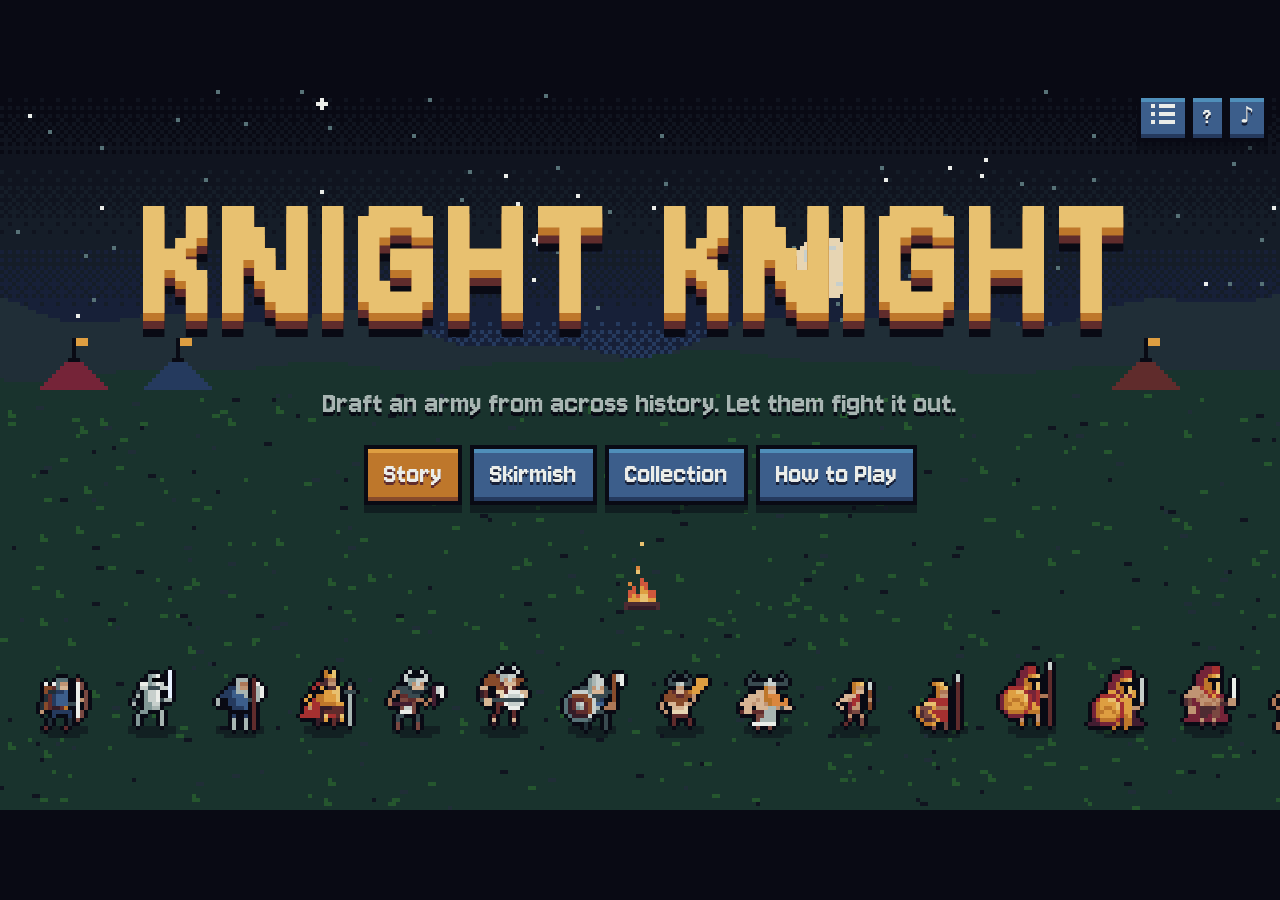
==== index.html @ f4142f45 "Add reserve hints and teach the bots to reserve Shop cards now show what they would merge with: a go" ====
<!doctype html>
<html lang="en">
<head>
<meta charset="utf-8">
<meta name="viewport" content="width=device-width,initial-scale=1,viewport-fit=cover,user-scalable=no">
<title>Knight Knight</title>
<link rel="preconnect" href="https://fonts.googleapis.com">
<link rel="preconnect" href="https://fonts.gstatic.com" crossorigin>
<link href="https://fonts.googleapis.com/css2?family=Jersey+10&display=swap" rel="stylesheet">
<style>
:root{--u:4px}
*{box-sizing:border-box}
html,body{margin:0;height:100%;background:#090a14;overflow:hidden}
body{display:flex;align-items:center;justify-content:center;font-family:'Jersey 10',ui-monospace,Menlo,Consolas,monospace;color:#ebede9;user-select:none;-webkit-user-select:none;-webkit-tap-highlight-color:transparent}
#stage{position:relative;width:calc(var(--u)*320);height:calc(var(--u)*180);overflow:hidden;background:#151d28}
canvas{position:absolute;inset:0;width:100%;height:100%;image-rendering:crisp-edges;image-rendering:pixelated;touch-action:none}
#cv{transition:filter .7s}
#cv.grey{filter:grayscale(.85) brightness(.75)}
#fxc{pointer-events:none}
#ui{position:absolute;inset:0;pointer-events:none}
#ui>*{position:absolute}
.hide{display:none!important}
img.ic{width:calc(var(--u)*9);height:calc(var(--u)*9);image-rendering:pixelated;vertical-align:middle}
.ol{text-shadow:calc(var(--u)*.75) 0 0 #090a14,calc(var(--u)*-.75) 0 0 #090a14,0 calc(var(--u)*-.75) 0 #090a14,0 calc(var(--u)*.75) 0 #090a14,0 calc(var(--u)*1.5) 0 #090a14}

#hud{left:calc(var(--u)*4);top:calc(var(--u)*2);display:flex;gap:calc(var(--u)*7);align-items:center;font-size:calc(var(--u)*10);line-height:1}
#hud .stat{display:flex;align-items:center;gap:calc(var(--u)*2)}
#hud .stat>span{display:inline-block}
#hud small{font-size:.7em;opacity:.8}
#hTag{font-size:.6em;color:#e8c170;padding:0 calc(var(--u)*2);background:rgba(9,10,20,.7);text-shadow:none;line-height:1.5}
#hTag.boss{color:#ebede9;background:#a53030;animation:pulse .8s infinite}
.bump{animation:bump .32s cubic-bezier(.2,1.6,.4,1)}
.hurt{animation:hurt .5s}
@keyframes bump{0%{transform:scale(1)}35%{transform:scale(1.7)}100%{transform:scale(1)}}
@keyframes hurt{0%,100%{transform:translateX(0)}20%{transform:translateX(calc(var(--u)*-2)) scale(1.4)}40%{transform:translateX(calc(var(--u)*2))}60%{transform:translateX(calc(var(--u)*-1))}80%{transform:translateX(calc(var(--u)*1))}}
#hudr{right:calc(var(--u)*4);top:calc(var(--u)*2);display:flex;gap:calc(var(--u)*2)}

.btn{font:inherit;font-size:calc(var(--u)*7.5);line-height:1;color:#ebede9;background:#3c5e8b;border:0;padding:calc(var(--u)*2.5) calc(var(--u)*4) calc(var(--u)*3);cursor:pointer;pointer-events:auto;transition:transform .08s,filter .08s;
  box-shadow:inset 0 calc(var(--u)*1) 0 #4f8fba,inset 0 calc(var(--u)*-1) 0 #253a5e,0 0 0 calc(var(--u)*1) #090a14,0 calc(var(--u)*2) 0 calc(var(--u)*1) rgba(9,10,20,.5);text-shadow:0 calc(var(--u)*.75) 0 #172038;white-space:nowrap}
.btn:hover{filter:brightness(1.18);transform:translateY(calc(var(--u)*-1))}
.btn:active{transform:translateY(calc(var(--u)*1));filter:brightness(.95)}
.btn:focus-visible{outline:calc(var(--u)*1) solid #ebede9;outline-offset:calc(var(--u)*1)}
.btn[disabled]{filter:grayscale(1) brightness(.6);cursor:default;transform:none}
.btn.gold{background:#be772b;box-shadow:inset 0 calc(var(--u)*1) 0 #de9e41,inset 0 calc(var(--u)*-1) 0 #884b2b,0 0 0 calc(var(--u)*1) #090a14,0 calc(var(--u)*2) 0 calc(var(--u)*1) rgba(9,10,20,.5);text-shadow:0 calc(var(--u)*.75) 0 #602c2c}
.btn.red{background:#a53030;box-shadow:inset 0 calc(var(--u)*1) 0 #cf573c,inset 0 calc(var(--u)*-1) 0 #752438,0 0 0 calc(var(--u)*1) #090a14;text-shadow:0 calc(var(--u)*.75) 0 #411d31}
.btn.ice{background:#4f8fba;box-shadow:inset 0 calc(var(--u)*1) 0 #73bed3,inset 0 calc(var(--u)*-1) 0 #3c5e8b,0 0 0 calc(var(--u)*1) #090a14}
.btn.sm{font-size:calc(var(--u)*6);padding:calc(var(--u)*1.5) calc(var(--u)*2.5) calc(var(--u)*2)}
.btn.on{background:#de9e41;color:#241527;text-shadow:none}
.btn.pulse{animation:pulse .9s infinite}
.btn img{width:calc(var(--u)*6);height:calc(var(--u)*6);image-rendering:pixelated;vertical-align:calc(var(--u)*-1);margin-left:calc(var(--u)*1)}
@keyframes pulse{0%,100%{filter:brightness(1)}50%{filter:brightness(1.45)}}

#syn{left:calc(var(--u)*4);top:calc(var(--u)*17);width:calc(var(--u)*68)}
.syn-row{display:flex;align-items:center;gap:calc(var(--u)*2);padding:calc(var(--u)*1) calc(var(--u)*2);margin-bottom:calc(var(--u)*1);background:rgba(9,10,20,.78);border-left:calc(var(--u)*1.5) solid var(--c);font-size:max(10px,calc(var(--u)*5.6));line-height:1.1;color:#819796;cursor:help;pointer-events:auto;transition:transform .1s}
.syn-row:hover{transform:translateX(calc(var(--u)*1.5))}
.syn-row.on{color:#ebede9}
.syn-row.new{animation:synin .5s cubic-bezier(.2,1.6,.4,1)}
.syn-row .n{margin-left:auto}
.syn-row.on .n{color:var(--c)}
@keyframes synin{0%{transform:translateX(calc(var(--u)*-20));opacity:0}60%{background:var(--c)}100%{transform:none;opacity:1}}
.syn-hint{font-size:max(10px,calc(var(--u)*5.2));color:#819796;background:rgba(9,10,20,.6);padding:calc(var(--u)*2);line-height:1.25}

#info{right:calc(var(--u)*4);top:calc(var(--u)*17);width:calc(var(--u)*88);background:rgba(9,10,20,.9);box-shadow:0 0 0 calc(var(--u)*1) #394a50;padding:calc(var(--u)*3);font-size:max(10px,calc(var(--u)*5.6));line-height:1.15}
#info.battle{right:auto;left:50%;transform:translateX(-50%);top:calc(var(--u)*30)}
#info .nm,.card .nm{display:flex;justify-content:space-between;font-size:1.4em;color:#e8c170}
#info .lv{color:#ebede9;font-size:.8em}
#info .sub,.card .sub{color:#a8b5b2;margin:calc(var(--u)*.5) 0 calc(var(--u)*1.5)}
#info .sub i,.card .sub i{display:inline-block;width:.6em;height:.6em;margin-right:.4em}
#info .st{display:flex;gap:calc(var(--u)*2);align-items:center;margin-bottom:calc(var(--u)*1.5)}
#info .st b{padding:0 calc(var(--u)*2);color:#ebede9}
#info .st .a{background:#577277}#info .st .h{background:#a53030}
#info .st span{color:#819796}
#info .ab em{font-style:normal;color:#73bed3}
#info b,.card b{font-weight:400}
#info .ab b{color:#e8c170}
#info .gr{margin-top:calc(var(--u)*1.5);color:#a8ca58}
#info .hint{margin-top:calc(var(--u)*1.5);color:#819796}
#info .tier{margin-top:calc(var(--u)*1.5);color:#819796}
#info .tier.on{color:#ebede9}
#info .tier b{color:var(--c)}

.lbl{font-size:max(9px,calc(var(--u)*5));color:#a8b5b2;text-shadow:0 calc(var(--u)*.75) 0 #090a14;white-space:nowrap}
#lblFront{transform:translateX(-50%);color:#e8c170}
#lblShop{left:calc(var(--u)*60);top:calc(var(--u)*167)}
#lblShop.res{color:#73bed3}
#lblPile{left:calc(var(--u)*24);top:calc(var(--u)*133);transform:translateX(-50%);color:#819796}
#hand{inset:0}
.cd{position:absolute;width:calc(var(--u)*28);text-align:center;line-height:1;white-space:nowrap;overflow:hidden;color:#241527;transform-origin:calc(var(--u)*14) calc(var(--u)*-2)}
.cd b{display:block;font-weight:400;font-size:calc(var(--u)*5.4)}
.cd.lg b{font-size:calc(var(--u)*4.6);line-height:1.17}
.cd i,.cd u{display:block;font-style:normal;text-decoration:none;font-size:calc(var(--u)*4.2);color:#7a4841}
.cd.it i{font-size:calc(var(--u)*4.7);color:#25562e}
.cd.it u{margin-top:calc(var(--u)*1.6)}
.cd u:empty{display:none}
#shopbar{left:0;right:0;top:calc(var(--u)*162);height:calc(var(--u)*14)}
#shopbar>*{position:absolute;top:0}
#btnRoll{left:calc(var(--u)*24)}
#ctx{left:50%;transform:translateX(-50%);display:flex;gap:calc(var(--u)*3)}
#btnEnd{right:calc(var(--u)*8)}
#sellzone{left:calc(var(--u)*8);right:calc(var(--u)*8);top:calc(var(--u)*110);height:calc(var(--u)*50);background:rgba(165,48,48,.5);box-shadow:inset 0 0 0 calc(var(--u)*1) #cf573c;display:flex;align-items:center;justify-content:center;font-size:calc(var(--u)*11);text-shadow:0 calc(var(--u)*1) 0 #411d31;animation:pulse .7s infinite}

#bnames{left:calc(var(--u)*6);right:calc(var(--u)*6);top:calc(var(--u)*15);display:flex;justify-content:space-between;align-items:flex-start;font-size:calc(var(--u)*9);line-height:1}
#bnames .r{text-align:right}
#bnames.in .l{animation:slideL .5s cubic-bezier(.2,1.3,.4,1) both}
#bnames.in .r{animation:slideR .5s cubic-bezier(.2,1.3,.4,1) both}
#bnames .vs{color:#e8c170;font-size:.8em;padding-top:calc(var(--u)*1)}
#oppName.boss{color:#cf573c}
@keyframes slideL{from{transform:translateX(calc(var(--u)*-140))}to{transform:none}}
@keyframes slideR{from{transform:translateX(calc(var(--u)*140))}to{transform:none}}
.chips{display:flex;flex-wrap:wrap;gap:calc(var(--u)*1.5);margin-top:calc(var(--u)*1.5);font-size:max(9px,calc(var(--u)*5.2));text-shadow:none;max-width:calc(var(--u)*110)}
.r .chips{justify-content:flex-end}
.chip{background:rgba(9,10,20,.8);border-left:calc(var(--u)*1.5) solid var(--c);padding:0 calc(var(--u)*1.5)}
.chip.fire{animation:chipfire .5s}
@keyframes chipfire{0%{transform:scale(1)}30%{transform:scale(1.5);background:var(--c);color:#090a14}100%{transform:scale(1)}}
#bbar{left:50%;transform:translateX(-50%);top:calc(var(--u)*164);display:flex;gap:calc(var(--u)*2)}

#fl{inset:0}
.fl{position:absolute;font-size:calc(var(--u)*8);line-height:1;white-space:nowrap;transform:translate(-50%,-50%);animation:rise .95s ease-out forwards}
.fl.dmg{color:#cf573c;font-size:calc(var(--u)*10)}
.fl.dmg.big{color:#ebede9;font-size:calc(var(--u)*15);-webkit-text-stroke:calc(var(--u)*.5) #a53030}
.fl.buff{color:#a8ca58}
.fl.debuff{color:#c65197}
.fl.gold{color:#e8c170}
.fl.spend{color:#cf573c}
.fl.ab{color:#ebede9;font-size:calc(var(--u)*6.5);animation-duration:1.1s}
.fl.syn{color:var(--c,#73bed3);font-size:calc(var(--u)*8)}
.fl.block{color:#73bed3}
.fl.big{font-size:calc(var(--u)*14);color:#e8c170;animation-duration:1.8s}
.fl.err{color:#cf573c;font-size:calc(var(--u)*9);animation-duration:1.3s}
@keyframes rise{0%{opacity:0;transform:translate(-50%,-50%) scale(.2)}12%{opacity:1;transform:translate(-50%,-50%) scale(1.45)}24%{transform:translate(-50%,-50%) scale(1)}70%{opacity:1}100%{opacity:0;transform:translate(-50%,-190%) scale(1)}}

#splash{left:50%;top:calc(var(--u)*78);transform:translate(-50%,-50%);text-align:center;white-space:nowrap;line-height:.9}
#splash b{display:block;font-weight:400;font-size:calc(var(--u)*30);color:#e8c170}
#splash small{display:block;font-size:calc(var(--u)*9);color:#ebede9;margin-bottom:calc(var(--u)*2)}
#splash.vs b{font-size:calc(var(--u)*44)}
#splash.boss b{color:#cf573c}
#splash.boss small{color:#e8c170;letter-spacing:calc(var(--u)*2)}
#splash.go{animation:slam var(--ms,1s) both}
@keyframes slam{0%{opacity:0;transform:translate(-50%,-50%) scale(4)}14%{opacity:1;transform:translate(-50%,-50%) scale(.9)}22%{transform:translate(-50%,-50%) scale(1.06)}30%{transform:translate(-50%,-50%) scale(1)}82%{opacity:1;transform:translate(-50%,-50%) scale(1)}100%{opacity:0;transform:translate(-50%,-50%) scale(1.5)}}

#banner{inset:0;display:flex;flex-direction:column;align-items:center;padding-top:calc(var(--u)*34);gap:calc(var(--u)*3);background:linear-gradient(rgba(9,10,20,.7),rgba(9,10,20,.2) 55%,rgba(9,10,20,.5));pointer-events:auto}
#btnCont{position:absolute;left:50%;top:calc(var(--u)*158);margin-left:calc(var(--u)*-34);width:calc(var(--u)*68);animation:popin .4s .5s cubic-bezier(.2,1.6,.4,1) both}
#banner h2{margin:0;font-weight:400;font-size:calc(var(--u)*36);line-height:1;text-shadow:0 calc(var(--u)*2) 0 #090a14;animation:slamh .45s cubic-bezier(.2,1.5,.4,1) both}
#banner p{margin:0;font-size:calc(var(--u)*8);color:#c7cfcc;animation:popin .4s .25s both}
#banner.win h2{color:#e8c170}#banner.lose h2{color:#cf573c}#banner.draw h2{color:#a8b5b2}
@keyframes slamh{0%{transform:scale(5) rotate(-8deg);opacity:0}60%{transform:scale(.9) rotate(1deg);opacity:1}100%{transform:scale(1)}}
@keyframes popin{from{transform:scale(.2);opacity:0}to{transform:scale(1);opacity:1}}

#title{inset:0;display:flex;flex-direction:column;align-items:center;pointer-events:auto}
#title h1{margin:calc(var(--u)*20) 0 0;font-weight:400;font-size:calc(var(--u)*50);line-height:.9;letter-spacing:calc(var(--u)*1);color:#e8c170;text-shadow:0 calc(var(--u)*2) 0 #be772b,0 calc(var(--u)*4) 0 #602c2c,0 calc(var(--u)*6) 0 #090a14;white-space:nowrap}
#title h1 span{display:inline-block;animation:letter .7s cubic-bezier(.2,1.6,.4,1) both,bobl 2.6s ease-in-out infinite}
@keyframes letter{from{transform:translateY(calc(var(--u)*-90)) rotate(-20deg)}to{transform:none}}
@keyframes bobl{0%,100%{transform:translateY(0)}50%{transform:translateY(calc(var(--u)*-2))}}
#title p{margin:calc(var(--u)*9) 0 calc(var(--u)*7);font-size:calc(var(--u)*8);color:#a8b5b2;text-shadow:0 calc(var(--u)*1) 0 #090a14;animation:popin .5s 1s both}
#title .row{display:flex;gap:calc(var(--u)*4)}
#title .row .btn{animation:popin .4s cubic-bezier(.2,1.6,.4,1) both}

#maphead{left:calc(var(--u)*5);top:calc(var(--u)*3);font-size:calc(var(--u)*10);line-height:1}
#maphead small{display:block;font-size:.6em;color:#e8c170;margin-top:calc(var(--u)*1)}
.maplbl{position:absolute;transform:translate(-50%,0);font-size:max(9px,calc(var(--u)*5.2));line-height:1;white-space:nowrap}
.maplbl.lock{color:#a8b5b2}
.maplbl.done{color:#e8c170}
#crests{left:calc(var(--u)*5);top:calc(var(--u)*163);display:flex;gap:calc(var(--u)*1.5);align-items:center;font-size:max(9px,calc(var(--u)*5.2));background:rgba(9,10,20,.85);padding:calc(var(--u)*2) calc(var(--u)*3);text-shadow:none}
#crests span{margin-right:calc(var(--u)*1)}
#crests i{display:block;width:calc(var(--u)*7);height:calc(var(--u)*8);background:var(--c);clip-path:polygon(0 0,100% 0,100% 75%,50% 100%,0 75%)}
#crests i.off{background:#394a50}
#crests i.new{animation:bump .5s 3}
#mapcard{right:calc(var(--u)*5);bottom:calc(var(--u)*6);width:calc(var(--u)*116);pointer-events:auto}
.card{background:rgba(9,10,20,.92);box-shadow:0 0 0 calc(var(--u)*1) #394a50;padding:calc(var(--u)*3);font-size:max(10px,calc(var(--u)*5.4));line-height:1.15}
.card.in{animation:cardin .25s cubic-bezier(.2,1.4,.4,1)}
@keyframes cardin{from{transform:translateY(calc(var(--u)*10));opacity:0}to{transform:none;opacity:1}}
.card .units{display:flex;gap:calc(var(--u)*1);margin:calc(var(--u)*1) 0}
.card .units img,.unlock img{width:calc(var(--u)*18);height:calc(var(--u)*18);image-rendering:pixelated}
.card .meta{color:#a8b5b2;margin-bottom:calc(var(--u)*2)}
.card .meta b{color:#cf573c}
.card .ok{color:#a8ca58}
.card .btn{margin-top:calc(var(--u)*1)}
.pips i{display:inline-block;width:.55em;height:.55em;margin-left:.2em;background:#394a50}
.pips i.on{background:#cf573c}
.unlock{display:flex;justify-content:center;gap:calc(var(--u)*3);margin:calc(var(--u)*2) 0 calc(var(--u)*4)}
.unlock img{width:calc(var(--u)*28);height:calc(var(--u)*28);animation:popin .45s cubic-bezier(.2,1.8,.4,1) both}

#modal{inset:0;display:flex;align-items:center;justify-content:center;background:rgba(9,10,20,.75);pointer-events:auto}
#modal .box{max-width:calc(var(--u)*230);max-height:92%;overflow:auto;background:#151d28;box-shadow:0 0 0 calc(var(--u)*1) #577277,0 0 0 calc(var(--u)*2) #090a14;padding:calc(var(--u)*6);font-size:max(11px,calc(var(--u)*6.2));line-height:1.15;text-align:center;animation:popin .28s cubic-bezier(.2,1.5,.4,1)}
#modal h2{margin:0 0 calc(var(--u)*4);font-weight:400;font-size:calc(var(--u)*16);line-height:1;color:#e8c170}
#modal ul{margin:0 0 calc(var(--u)*5);padding-left:1.2em;text-align:left}
#modal li{margin-bottom:calc(var(--u)*1.5)}
#modal li b,#modal p b{color:#e8c170;font-weight:400}
#modal p{margin:0 0 calc(var(--u)*5);color:#c7cfcc}
#modal .btn{margin:0 calc(var(--u)*2)}
#coll{inset:0;overflow:auto;background:rgba(9,10,20,.96);pointer-events:auto;padding:calc(var(--u)*4) calc(var(--u)*6);font-size:max(10px,calc(var(--u)*5.4));line-height:1.15}
#coll h2{margin:0;font-weight:400;font-size:calc(var(--u)*12);line-height:1;color:#e8c170}
#coll h2 a{font-size:.5em;color:#73bed3;margin-left:calc(var(--u)*4);vertical-align:middle}
#collX{position:absolute;right:calc(var(--u)*4);top:calc(var(--u)*3)}
#collTabs{display:flex;gap:calc(var(--u)*2);margin:calc(var(--u)*3) 0}
#collTabs .btn{flex:1;padding-left:0;padding-right:0}
#coll b{font-weight:400}
#coll .bonus{display:flex;gap:calc(var(--u)*4);background:#151d28;border-left:calc(var(--u)*1.5) solid var(--c);padding:calc(var(--u)*2) calc(var(--u)*3);margin-bottom:calc(var(--u)*1)}
#coll .bonus .nm{flex:none;width:calc(var(--u)*82);color:#a8b5b2}
#coll .bonus .nm b{display:block;font-size:1.4em;color:var(--c)}
#coll .bonus .tr b{color:var(--c)}
#coll .crow{display:flex;align-items:center;gap:calc(var(--u)*3);padding:calc(var(--u)*1) calc(var(--u)*3);border-top:calc(var(--u)*.5) solid #202e37}
#coll .crow img{flex:none;width:calc(var(--u)*18);height:calc(var(--u)*18);image-rendering:pixelated}
#coll .crow img.it{width:calc(var(--u)*10);height:calc(var(--u)*10);margin:calc(var(--u)*1) calc(var(--u)*4)}
#coll .who{flex:none;width:calc(var(--u)*64);color:#a8b5b2}
#coll .who b{display:block;font-size:1.25em;color:#e8c170}
#coll .who i{font-style:normal;color:#ebede9}
#coll .ab{flex:1}
#coll .ab em{font-style:normal;color:#73bed3}
#coll .ab b{color:#e8c170}
#coll .note{color:#819796;padding:calc(var(--u)*2) calc(var(--u)*3)}
#btnBook img{margin:0}
@media (prefers-reduced-motion:reduce){*{animation-duration:.01s!important}}
</style>
</head>
<body>
<div id="stage">
  <canvas id="cv" width="320" height="180"></canvas>
  <div id="ui">
    <div id="hud" class="hide ol">
      <span class="stat" title="Gold"><img class="ic" data-ic="coin" alt="Gold"><span id="hGold">10</span></span>
      <span class="stat" title="Lives"><img class="ic" data-ic="heart" alt="Lives"><span id="hLives">5</span></span>
      <span class="stat" title="Wins"><img class="ic" data-ic="trophy" alt="Wins"><span id="hWins">0</span><small id="hGoal">/10</small></span>
      <span class="stat"><small>TURN</small><span id="hTurn">1</span></span>
      <span id="hTag"></span>
    </div>
    <div id="hudr">
      <button class="btn sm hide" id="btnHome" aria-label="Leave">⌂</button>
      <button class="btn sm" id="btnBook" aria-label="Collection"><img data-ic="list" alt=""></button>
      <button class="btn sm" id="btnHelp" aria-label="How to play">?</button>
      <button class="btn sm" id="btnMute" aria-label="Toggle sound">♪</button>
    </div>
    <div id="syn" class="hide"></div>
    <div id="info" class="hide"></div>
    <div id="lblFront" class="lbl hide">FRONT</div>
    <div id="lblShop" class="lbl hide"></div>
    <div id="lblPile" class="lbl hide"></div>
    <div id="hand" class="hide"></div>
    <div id="sellzone" class="hide"></div>
    <div id="shopbar" class="hide">
      <button class="btn" id="btnRoll">Roll <img data-ic="coin" alt="">1</button>
      <div id="ctx"></div>
      <button class="btn gold" id="btnEnd">End Turn ▸</button>
    </div>
    <div id="bnames" class="hide ol"><div class="l"><div>Your Army</div><div class="chips" id="chipsL"></div></div><div class="vs">VS</div><div class="r"><div id="oppName"></div><div class="chips" id="chipsR"></div></div></div>
    <div id="bbar" class="hide">
      <button class="btn sm" data-speed="1">1×</button><button class="btn sm" data-speed="2">2×</button><button class="btn sm" data-speed="4">4×</button><button class="btn sm" id="btnSkip">Skip ▸▸</button>
    </div>
    <div id="maphead" class="hide ol">THE KNOWN WORLD<small id="mapProg"></small></div>
    <div id="maplbls" class="hide ol" style="inset:0"></div>
    <div id="crests" class="hide"></div>
    <div id="mapcard" class="hide"></div>
    <div id="fl" class="ol"></div>
    <div id="splash" class="hide ol"></div>
    <div id="banner" class="hide"><h2 id="bannerT"></h2><p id="bannerP"></p><button class="btn gold" id="btnCont">Continue ▸</button></div>
    <div id="title" class="hide">
      <h1 id="logo"></h1>
      <p>Draft an army from across history. Let them fight it out.</p>
      <div class="row"><button class="btn gold" id="btnStory" style="animation-delay:1.1s">Story</button><button class="btn" id="btnSkirmish" style="animation-delay:1.2s">Skirmish</button><button class="btn" id="btnColl" style="animation-delay:1.3s">Collection</button><button class="btn" id="btnHow" style="animation-delay:1.4s">How to Play</button></div>
    </div>
    <div id="coll" class="hide"><h2>COLLECTION<a href="docs/index.html" target="_blank" rel="noopener">Full guide ↗</a></h2><button class="btn sm" id="collX" aria-label="Close">×</button><div id="collTabs"></div><div id="collBody"></div></div>
    <div id="modal" class="hide"><div class="box" id="modalBox"></div></div>
  </div>
  <canvas id="fxc" width="320" height="180"></canvas>
</div>
<script>
'use strict';
//#region LOGIC ============================================================
// Pure game rules: no DOM in this region (it is also run headless for balance sims).
const CAP = 50, COST = 3, LIVES = 5, WINS = 10, RESERVE_COST = 1, RESERVE_MAX = 4;

function mulberry32(a){return function(){a|=0;a=a+0x6D2B79F5|0;let t=Math.imul(a^a>>>15,1|a);t=t+Math.imul(t^t>>>7,61|t)^t;return((t^t>>>14)>>>0)/4294967296}}
function makeRng(seed){
  const f = mulberry32(seed);
  f.int = n => Math.floor(f()*n);
  f.pick = a => a[f.int(a.length)];
  f.shuffle = a => {a=a.slice();for(let i=a.length-1;i>0;i--){const j=f.int(i+1);[a[i],a[j]]=[a[j],a[i]]}return a};
  return f;
}

const FACTIONS = {
  medieval:{name:'Medieval', color:'#4f8fba', syn:'Tithe',      tiers:['+1 gold at the start of every turn.','+3 gold at the start of every turn.']},
  viking:  {name:'Vikings',  color:'#75a743', syn:'Blood Rage', tiers:['When a Viking faints, the other Vikings gain +1/+1.','When a Viking faints, the other Vikings gain +2/+2.']},
  spartan: {name:'Spartans', color:'#cf573c', syn:'Phalanx',    tiers:['Spartans take 1 less damage (min 1).','Spartans take 2 less damage (min 1).']},
  egypt:   {name:'Egyptians',color:'#e8c170', syn:'Afterlife',  tiers:['The first Egyptian to faint rises as a Mummy with half its stats.','Every Egyptian rises once as a Mummy with half its stats.']},
  roman:   {name:'Romans',   color:'#c65197', syn:'Drill',      tiers:['End of turn: a random Roman gains +1 health for good.','End of turn: every Roman gains +1 health for good.']},
  japan:   {name:'Japanese', color:'#df84a5', syn:'Bushido',    tiers:['Each Japanese unit deals +2 damage with its first attack.','Each Japanese unit deals +5 damage with its first attack.']},
  merc:    {name:'Mercenaries', color:'#a8b5b2', syn:'Wild',    tiers:['Counts toward every army you field 2+ units of.','']},
};
const REAL_F = ['medieval','viking','spartan','egypt','roman','japan'];

const UNITS = {};
// sprite origin is col*16,row*16 unless overridden with sx/sy (two sprites spill over their cell)
function def(key,name,faction,tier,atk,hp,col,row,pos,ability,text,extra){
  UNITS[key] = Object.assign({key,name,faction,tier,atk,hp,sx:col*16,sy:row*16,pos,ability,text}, extra);
}
const MUMMY = {name:'Mummy', faction:'egypt', tier:0, ability:'Risen', text:'A hollow husk. No ability.'};

let UID = 1;
function lvlOf(u){return u.xp>=5?3:u.xp>=2?2:1}
function mkUnit(key){const d=UNITS[key];return{uid:UID++,key,atk:d.atk,hp:d.hp,xp:0,gear:null}}
function pbuff(P,u,da,dh){u.atk=Math.min(CAP,u.atk+da);u.hp=Math.min(CAP,u.hp+dh);P.fx.push({k:'buff',uid:u.uid,da,dh})}

// --- Medieval ---
def('peasant','Peasant','medieval',1,3,2, 2,0, 0,'Harvest','Sell: gain {1|2|3} extra gold.',
  {shop:{sell(u,P){const n=lvlOf(u);P.gold+=n;P.fx.push({k:'gold',n})}}});
def('longbow','Longbowman','medieval',2,2,3, 0,0, 2,'Volley','Start of battle: deal {2|4|6} damage to the rearmost enemy.',
  {on:{start(u,B){const f=B.foes(u);if(!f.length)return;B.say(u);B.shoot(u,[f[f.length-1]],2*u.lvl)}}});
def('knight','Knight','medieval',3,3,4, 1,0, 0,'Plate Armor','Blocks the first {hit|2 hits|3 hits} it takes each battle.',{blocks:true});
def('halberdier','Halberdier','medieval',4,4,5, 4,0, 0,'Reach','Before attack: deal {3|6|9} damage to the enemy behind the front.',
  {on:{beforeAttack(u,B){const f=B.foes(u);if(!f[1])return;B.say(u);B.shoot(u,[f[1]],3*u.lvl)}}});
def('king','King','medieval',6,5,7, 3,0, 2,'Royal Decree','Start of battle: give every other friend {+2/+2|+4/+4|+6/+6}.',
  {on:{start(u,B){const a=B.allies(u).filter(x=>x!==u);if(!a.length)return;B.say(u);B.buffAll(a,2*u.lvl,2*u.lvl)}}});
// --- Vikings ---
def('raider','Raider','viking',1,2,1, 0,1, 0,'Last Gift','Faint: give a random friend {+2/+1|+4/+2|+6/+3}.',
  {on:{faint(u,B){const a=B.allies(u);if(!a.length)return;B.say(u);B.buff(B.rng.pick(a),2*u.lvl,u.lvl)}}});
def('berserker','Berserker','viking',2,2,4, 1,1, 0,'Fury','Hurt: gain {+2|+4|+6} attack.',
  {on:{hurt(u,B){B.say(u);B.buff(u,2*u.lvl,0)}}});
def('huscarl','Huscarl','viking',3,3,4, 2,1, 1,'Avenger','Friend ahead faints: gain {+2/+2|+4/+4|+6/+6}.',
  {on:{friendAheadFaints(u,B){B.say(u);B.buff(u,2*u.lvl,2*u.lvl)}}});
def('skald','Skald','viking',4,2,4, 4,1, 2,'War Horn','Start of battle: give all friends ahead {+1/+1|+2/+2|+3/+3}.',
  {on:{start(u,B){const a=B.allies(u),i=a.indexOf(u);if(i<1)return;B.say(u);B.buffAll(a.slice(0,i),u.lvl,u.lvl)}}});
def('jarl','Jarl','viking',5,6,6, 3,1, 0,'Rampage','Knockout: deal {5|10|15} damage to the next enemy.',
  {on:{knockout(u,B){const f=B.foes(u);if(!f.length)return;B.say(u);B.shoot(u,[f[0]],5*u.lvl)}}});
// --- Spartans ---
def('peltast','Peltast','spartan',1,2,2, 3,2, 2,'Javelins','Start of battle: deal 1 damage to {1 random enemy|2 random enemies|3 random enemies}.',
  {on:{start(u,B){const f=B.foes(u);if(!f.length)return;B.say(u);B.shoot(u,B.rng.shuffle(f).slice(0,u.lvl),1)}}});
def('hoplite','Hoplite','spartan',2,2,3, 0,2, 1,'Spear Wall','Friend ahead attacks: deal {1|2|3} damage to the front enemy.',
  {on:{friendAheadAttacks(u,B){const f=B.foes(u);if(!f.length)return;B.say(u);B.shoot(u,[f[0]],u.lvl)}}});
def('phalangite','Phalangite','spartan',3,2,6, 1,2, 0,'Aspis','Takes {1|2|3} less damage from every hit (min 1).',{armor:true});
def('lochagos','Lochagos','spartan',4,3,5, 4,2, 1,'Hold the Line','Start of battle: give adjacent friends {+1/+3|+2/+6|+3/+9}.',
  {on:{start(u,B){const a=B.allies(u),i=a.indexOf(u),t=[a[i-1],a[i+1]].filter(Boolean);if(!t.length)return;B.say(u);B.buffAll(t,u.lvl,3*u.lvl)}}});
def('leonidas','Leonidas','spartan',6,7,7, 2,2, 0,'This is Sparta!','Start of battle: kick the front enemy to the back of their line for {5|10|15} damage.',
  {on:{start(u,B){const f=B.foes(u);if(!f.length)return;B.say(u);B.kick(f[0]);B.hit(f[0],5*u.lvl,u)}}});
// --- Egyptians ---
def('laborer','Laborer','egypt',1,1,3, 0,3, 1,'Tribute','Buy: give a random friend {+1/+1|+2/+2|+3/+3}.',
  {shop:{buy(u,P,rng){const o=P.team.filter(x=>x&&x!==u);if(o.length){const l=lvlOf(u);pbuff(P,rng.pick(o),l,l)}}}});
def('medjay','Medjay','egypt',2,3,3, 3,3, 0,'Embalmed','Faint: rise as a {3/3|6/6|9/9} Mummy.',
  {on:{faint(u,B,i){B.say(u);B.summon(u.side,i,{key:u.key,atk:3*u.lvl,hp:3*u.lvl,mummy:true})}}});
def('priest','Priest of Set','egypt',3,2,4, 1,3, 2,'Curse','Start of battle: the strongest enemy loses {3|6|9} attack (min 1).',
  {on:{start(u,B){const f=B.foes(u);if(!f.length)return;const t=f.reduce((a,b)=>b.atk>a.atk?b:a);B.say(u);B.buff(t,-3*u.lvl,0)}}});
def('cleopatra','Cleopatra','egypt',5,5,6, 4,3, 1,'Asp','After attack: deal {4|8|12} damage to the weakest enemy.',
  {on:{afterAttack(u,B){const f=B.foes(u);if(!f.length)return;const t=f.reduce((a,b)=>b.hp<a.hp?b:a);B.say(u);B.shoot(u,[t],4*u.lvl)}}});
def('pharaoh','Pharaoh','egypt',6,4,8, 2,3, 2,'Eternal Kingdom','Friend faints: raise it as a {4/4|8/8|12/12} Mummy.',
  {on:{friendFaints(u,B,dead,i){if(dead.risen)return;B.say(u);B.summon(u.side,i,{key:dead.key,atk:4*u.lvl,hp:4*u.lvl,mummy:true})}}});
// --- Romans ---
def('velite','Velite','roman',1,3,1, 3,4, 0,'Parting Shot','Faint: deal {2|4|6} damage to a random enemy.',
  {on:{faint(u,B){const f=B.foes(u);if(!f.length)return;B.say(u);B.shoot(u,[B.rng.pick(f)],2*u.lvl)}}});
def('legionary','Legionary','roman',2,2,2, 0,4, 0,'Formation','Start of battle: gain {+1/+1|+2/+2|+3/+3} for each other Roman friend.',
  {on:{start(u,B){const n=B.allies(u).filter(x=>x!==u&&B.isF(x,'roman')).length;if(!n)return;B.say(u);B.buff(u,n*u.lvl,n*u.lvl)}}});
def('aquilifer','Aquilifer','roman',3,2,4, 2,4, 2,'Eagle Standard','End of turn: give the friend ahead {+1|+2|+3} attack for good.',
  {shop:{endTurn(u,P,rng,slot){for(let i=slot-1;i>=0;i--)if(P.team[i]){pbuff(P,P.team[i],lvlOf(u),0);break}}}});
def('centurion','Centurion','roman',4,4,5, 1,4, 0,'Command','Before attack: give the friend behind {+2/+1|+4/+2|+6/+3}.',
  {on:{beforeAttack(u,B){const a=B.allies(u),t=a[a.indexOf(u)+1];if(!t)return;B.say(u);B.buff(t,2*u.lvl,u.lvl)}}});
def('caesar','Caesar','roman',5,5,5, 4,4, 1,'Veni, Vidi, Vici','Start of battle: deal {3|6|9} damage to the three front enemies.',
  {on:{start(u,B){const f=B.foes(u);if(!f.length)return;B.say(u);B.shoot(u,f.slice(0,3),3*u.lvl)}}});
// --- Japanese ---
def('ashigaru','Ashigaru','japan',1,2,2, 3,5, 0,'Vanguard','Start of battle: if in the front slot, gain {+1/+2|+2/+4|+3/+6}.',
  {on:{start(u,B){if(B.allies(u)[0]!==u)return;B.say(u);B.buff(u,u.lvl,2*u.lvl)}}});
def('ronin','Ronin','japan',2,3,3, 0,5, 0,'Blood Price','Knockout: gain {+2/+2|+4/+4|+6/+6}.',
  {on:{knockout(u,B){B.say(u);B.buff(u,2*u.lvl,2*u.lvl)}}});
def('yumi','Yumi Archer','japan',3,1,3, 2,5, 2,'Arrow Rain','Friend ahead attacks: deal {2|4|6} damage to the rearmost enemy.',
  {on:{friendAheadAttacks(u,B){const f=B.foes(u);if(!f.length)return;B.say(u);B.shoot(u,[f[f.length-1]],2*u.lvl)}}});
def('sohei','Sohei','japan',4,3,6, 4,5, 2,'Ward','Start of battle: {the friend ahead blocks its|the 2 friends ahead block their|the 3 friends ahead block their} first hit.',
  {on:{start(u,B){const a=B.allies(u),i=a.indexOf(u),t=a.slice(Math.max(0,i-u.lvl),i);if(!t.length)return;B.say(u);t.forEach(x=>B.ward(x,1))}}});
def('samurai','Samurai','japan',5,6,4, 1,5, 0,'Iaido','Strikes first: an enemy it fells cannot strike back. Attacks deal {+0|+3|+6} damage.',{iaido:true,sy:81});
// --- Mercenaries (wild) ---
def('sellsword','Sellsword','merc',3,3,5, 2,6, 1,'Paid in Gold','Wild. End of turn: if you have 2+ unspent gold, gain {+1/+1|+2/+2|+3/+3} for good.',
  {sx:31,shop:{endTurn(u,P){if(P.gold>=2){const l=lvlOf(u);pbuff(P,u,l,l)}}}});
def('barbarian','Barbarian','merc',4,5,5, 0,6, 0,'Frenzy','Wild. After attack: gain {+2|+4|+6} attack.',
  {on:{afterAttack(u,B){B.say(u);B.buff(u,2*u.lvl,0)}}});

const UNIT_KEYS = Object.keys(UNITS);

// `short` is the few words that fit on the item's shop card; `text` is the full rule.
const ITEMS = {
  ration:   {name:'Ration',      tier:1, short:'+1/+1', text:'Give a unit +1/+1.'},
  whetstone:{name:'Whetstone',   tier:2, gear:true, short:'+3 damage', text:'Gear: attacks deal +3 damage.'},
  chainmail:{name:'Chainmail',   tier:3, gear:true, short:'Take 2 less', text:'Gear: take 2 less damage (min 1).'},
  feast:    {name:'Feast',       tier:4, noTarget:true, short:'3 units +1/+1', text:'Give 3 random units +1/+1.'},
  manual:   {name:'War Manual',  tier:4, short:'+1 XP', text:'Give a unit +1 experience.'},
  shield:   {name:'Tower Shield',tier:5, gear:true, short:'Block 1 hit', text:'Gear: block the first hit each battle.'},
  ankh:     {name:'Ankh',        tier:6, gear:true, short:'Revive as 1/1', text:'Gear: once per battle, return from death as a 1/1.'},
};
const ITEM_KEYS = Object.keys(ITEMS);

// Mercenaries are wild: each adds +1 to every army that already has 2 real members (`w` = wilds counted).
// They push a bonus to its next tier but cannot switch one on alone.
function synergies(units){
  const real={}; let wild=0;
  for(const u of units){ if(!u) continue; const f=UNITS[u.key].faction; if(f==='merc') wild++; else real[f]=(real[f]||0)+1; }
  const out={};
  for(const f in real){ const w=real[f]>=2?wild:0, n=real[f]+w; out[f]={n, w, lvl:n>=4?2:n>=2?1:0}; }
  return out;
}

// ---------- shop phase ----------
// A run is a player state P. Skirmish uses the defaults; story expeditions pass a restricted
// recruit pool, `fast` tiers (one per turn instead of one per two turns), fewer lives and a win goal.
const tierOf = P => Math.min(6, P.fast ? P.turn : Math.floor((P.turn+1)/2));
const shopSize = T => T>=5?5:T>=3?4:3;
const itemSlots = T => T>=3?2:1;
function newPlayer(o){ o=o||{}; return {gold:10,turn:1,lives:o.lives||LIVES,goal:o.goal||WINS,wins:0,team:[null,null,null,null,null],shop:[],items:[],reserve:[],fx:[],pool:o.pool||null,fast:!!o.fast,bonus:o.bonus||0,story:o.story||null,cap:o.cap||5,noRes:!!o.noRes}; }
function canMerge(a,b){return a&&b&&a!==b&&a.key===b.key&&lvlOf(a)<3}

function refill(P,rng){
  const T=tierOf(P), all=P.pool||UNIT_KEYS, ipool=ITEM_KEYS.filter(k=>ITEMS[k].tier<=T);
  let pool=all.filter(k=>UNITS[k].tier<=T); if(!pool.length) pool=all;
  P.shop=[]; while(P.shop.length<shopSize(T)) P.shop.push({u:mkUnit(rng.pick(pool))});
  P.items=[]; while(P.items.length<itemSlots(T)) P.items.push({item:rng.pick(ipool),id:UID++});
}
function startTurn(P,rng){
  const s=synergies(P.team).medieval, tithe=[0,1,3][s?s.lvl:0], tribute=P.turn===1?P.bonus||0:0;
  P.gold=10+tithe+tribute;
  if(tithe) P.fx.push({k:'gold',n:tithe,label:'Tithe'});
  if(tribute) P.fx.push({k:'gold',n:tribute,label:'Tribute'});
  refill(P,rng);
}
function rollShop(P,rng){ if(P.gold<1) return false; P.gold--; refill(P,rng); return true; }
// The reserve: pay a gold to set a card from the shop (`list` is P.shop or P.items) aside. Rolls and new
// turns leave it alone, and it still costs its full price when it is finally played.
function reserveCard(P,list,i){
  const e=list[i]; if(!e||P.gold<RESERVE_COST||P.reserve.length>=RESERVE_MAX) return false;
  P.gold-=RESERVE_COST; list.splice(i,1); delete e.bonus; delete e.seen; P.reserve.push(e); return true;
}
// Throwing a reserved card away frees its place. The gold paid to reserve it is not returned.
function discardReserve(P,i){ if(!P.reserve[i]) return false; P.reserve.splice(i,1); return true; }
function levelUp(P,t,rng){
  P.fx.push({k:'level',uid:t.uid});
  if(P.shop.length<6){
    // bonus recruit from the next tier up (or the best the pool has, when an army skips that tier)
    const T=Math.min(6,tierOf(P)+1), all=(P.pool||UNIT_KEYS).filter(k=>UNITS[k].tier<=T), top=Math.max(...all.map(k=>UNITS[k].tier));
    P.shop.push({u:mkUnit(rng.pick(all.filter(k=>UNITS[k].tier===top))),bonus:true});
  }
}
function mergeInto(P,t,inc,rng){
  const before=lvlOf(t);
  t.atk=Math.min(CAP,Math.max(t.atk,inc.atk)+1); t.hp=Math.min(CAP,Math.max(t.hp,inc.hp)+1);
  t.xp=Math.min(5,t.xp+inc.xp+1); if(!t.gear) t.gear=inc.gear;
  if(lvlOf(t)>before) levelUp(P,t,rng);
}
// free up `slot` by sliding its neighbours toward the nearest gap
function makeRoom(P,slot){
  const t=P.team; if(!t[slot]) return true;
  let gap=-1; for(let i=0;i<5;i++) if(!t[i]&&(gap<0||Math.abs(i-slot)<Math.abs(gap-slot))) gap=i;
  if(gap<0) return false;
  if(gap>slot) for(let i=gap;i>slot;i--) t[i]=t[i-1]; else for(let i=gap;i<slot;i++) t[i]=t[i+1];
  t[slot]=null; return true;
}
function canBuyInto(P,u,slot){ return canMerge(P.team[slot],u) || P.team.includes(null); }
// `from` is the list the card sits in: the shop by default, P.reserve for a card played from the reserve
function buyUnit(P,si,slot,rng,from){
  const L=from||P.shop, s=L[si]; if(!s||!s.u||P.gold<COST) return null;
  const u=s.u, t=P.team[slot]; let res;
  if(canMerge(t,u)){ P.gold-=COST; L.splice(si,1); mergeInto(P,t,u,rng); res=t; }
  else{ if(!makeRoom(P,slot)) return null; P.gold-=COST; L.splice(si,1); P.team[slot]=u; res=u; }
  const h=UNITS[res.key].shop; if(h&&h.buy) h.buy(res,P,rng);
  return res;
}
function sellUnit(P,slot,rng){
  const u=P.team[slot]; if(!u) return false;
  P.team[slot]=null; const n=lvlOf(u); P.gold+=n; P.fx.push({k:'gold',n});
  const h=UNITS[u.key].shop; if(h&&h.sell) h.sell(u,P,rng);
  return true;
}
function moveUnit(P,a,b,rng){
  if(a===b) return false; const ua=P.team[a], ub=P.team[b]; if(!ua) return false;
  if(canMerge(ub,ua)){ mergeInto(P,ub,ua,rng); P.team[a]=null; } else { P.team[a]=ub; P.team[b]=ua; }
  return true;
}
function canUseItem(P,key,slot){
  const u=P.team[slot];
  if(ITEMS[key].noTarget) return P.team.some(Boolean);
  if(!u) return false;
  return !(key==='manual'&&lvlOf(u)>=3);
}
function useItem(P,ii,slot,rng,from){
  const L=from||P.items, s=L[ii]; if(!s||!s.item||P.gold<COST||!canUseItem(P,s.item,slot)) return false;
  const u=P.team[slot], it=ITEMS[s.item];
  if(it.gear){ u.gear=s.item; P.fx.push({k:'text',uid:u.uid,text:it.name}); }
  else if(s.item==='ration') pbuff(P,u,1,1);
  else if(s.item==='feast') rng.shuffle(P.team.filter(Boolean)).slice(0,3).forEach(x=>pbuff(P,x,1,1));
  else if(s.item==='manual'){ const b=lvlOf(u); u.xp++; P.fx.push({k:'text',uid:u.uid,text:'+1 XP'}); if(lvlOf(u)>b) levelUp(P,u,rng); }
  P.gold-=COST; L.splice(ii,1); return true;
}
function endTurn(P,rng){
  P.team.forEach((u,i)=>{ if(!u) return; const h=UNITS[u.key].shop; if(h&&h.endTurn) h.endTurn(u,P,rng,i); });
  const s=synergies(P.team).roman;
  if(s&&s.lvl){
    const rs=P.team.filter(u=>u&&['roman','merc'].includes(UNITS[u.key].faction));
    (s.lvl>1?rs:[rng.pick(rs)]).forEach(u=>pbuff(P,u,0,1));
  }
}

// ---------- battle ----------
// Returns a flat event log; the view replays it. `q` on an event means "don't pause after this one".
function simulateBattle(TA,TB,seed){
  const rng=makeRng(seed), ev=[], sides=[[],[]], meta=[], dying=[]; let nid=0;
  [TA,TB].forEach((t,s)=>{
    const us=t.filter(Boolean), syn=synergies(us);
    sides[s]=us.map(u=>{const d=UNITS[u.key],l=lvlOf(u);return{id:++nid,key:u.key,def:d,side:s,atk:u.atk,hp:u.hp,hp0:u.hp,lvl:l,gear:u.gear||null,boss:!!u.boss,block:(d.blocks?l:0)+(u.gear==='shield'?1:0),dead:false,tb:rng()}});
    meta[s]={syn,afterlife:syn.egypt?[0,1,9][syn.egypt.lvl]:0};
  });
  const snap=u=>({id:u.id,key:u.key,side:u.side,atk:u.atk,hp:u.hp,lvl:u.lvl,gear:u.gear,block:u.block,mummy:!!u.mummy,boss:!!u.boss});
  const alive=L=>L.filter(u=>!u.dead);
  // synergy level `u` enjoys for faction f (0 if none)
  const sl=(u,f)=>{const s=meta[u.side].syn[f];if(!s||u.mummy)return 0;const uf=u.def.faction;return(uf===f||uf==='merc')?s.lvl:0};
  const trig=(u,n,a,b)=>{const f=u.def.on&&u.def.on[n];if(f)f(u,B,a,b)};

  function hit(t,amt,src,q){
    if(!t||t.dead) return;
    if(t.block>0){ t.block--; ev.push({t:'block',id:t.id,block:t.block,q:!!q}); return; }
    const red=(t.def.armor?t.lvl:0)+sl(t,'spartan')+(t.gear==='chainmail'?2:0);
    amt=Math.max(1,amt-red); t.hp-=amt;
    ev.push({t:'dmg',id:t.id,amt,hp:Math.max(0,t.hp),q:!!q});
    if(t.hp<=0){ t.dead=true; dying.push(t); } else trig(t,'hurt');
  }
  function summon(side,i,spec){
    const L=sides[side]; if(alive(L).length>=5) return null;
    const d=UNITS[spec.key], l=spec.lvl||1;
    const u={id:++nid,key:spec.key,def:spec.mummy?MUMMY:d,side,atk:spec.atk,hp:spec.hp,hp0:spec.hp,lvl:l,gear:null,block:(!spec.mummy&&d.blocks?l:0),dead:false,risen:true,mummy:!!spec.mummy,tb:0};
    i=Math.min(i,L.length); L.splice(i,0,u); ev.push({t:'summon',side,index:i,unit:snap(u)}); return u;
  }
  const B={rng,
    foes:u=>alive(sides[1-u.side]), allies:u=>alive(sides[u.side]), isF:(u,f)=>!u.mummy&&(u.def.faction===f||(u.def.faction==='merc'&&!!(meta[u.side].syn[f]&&meta[u.side].syn[f].w))),
    say(u){ev.push({t:'ability',id:u.id,name:u.def.ability})},
    buff(u,da,dh,q){ if(u.dead) return; const a0=u.atk,h0=u.hp; u.atk=Math.max(1,Math.min(CAP,u.atk+da)); u.hp=Math.min(CAP,u.hp+dh); ev.push({t:'buff',id:u.id,da:u.atk-a0,dh:u.hp-h0,atk:u.atk,hp:u.hp,q:!!q}); },
    buffAll(us,da,dh){us.forEach((x,i)=>B.buff(x,da,dh,i<us.length-1))},
    hit, summon,
    shoot(src,ts,amt){ ts=ts.filter(Boolean); if(!ts.length) return; ev.push({t:'shot',from:src.id,to:ts.map(x=>x.id)}); ts.forEach((x,i)=>hit(x,amt,src,i<ts.length-1)); },
    ward(u,n){ u.block+=n; ev.push({t:'status',id:u.id,block:u.block}); },
    kick(t){ const L=sides[t.side]; if(alive(L).length<2) return; L.splice(L.indexOf(t),1); L.push(t); ev.push({t:'order',side:t.side,ids:L.map(x=>x.id),kicked:t.id}); },
  };
  function resolve(){
    let guard=0;
    while(dying.length&&guard++<200){
      const u=dying.shift(), L=sides[u.side], i=L.indexOf(u); if(i<0) continue;
      const behind=L[i+1]; L.splice(i,1); ev.push({t:'faint',id:u.id});
      trig(u,'faint',i);
      if(!u.risen){
        if(u.gear==='ankh') summon(u.side,i,{key:u.key,atk:1,hp:1,lvl:u.lvl});
        if(sl(u,'egypt')&&meta[u.side].afterlife>0){ meta[u.side].afterlife--; ev.push({t:'syn',side:u.side,f:'egypt'}); summon(u.side,i,{key:u.key,atk:Math.ceil(u.atk/2),hp:Math.ceil(u.hp0/2),mummy:true}); }
        const rage=sl(u,'viking'), vs=rage?alive(L).filter(v=>sl(v,'viking')):[];
        if(vs.length){ ev.push({t:'syn',side:u.side,f:'viking'}); B.buffAll(vs,rage,rage); }
      }
      if(behind&&!behind.dead) trig(behind,'friendAheadFaints',u);
      for(const f of alive(L)) trig(f,'friendFaints',u,i);
    }
  }
  const strike=u=>{ let d=u.atk+(u.gear==='whetstone'?3:0)+(u.def.iaido?(u.lvl-1)*3:0); if(!u.struck) d+=[0,2,5][sl(u,'japan')]; return d; };

  ev.push({t:'init',units:[...sides[0],...sides[1]].map(snap)});
  [...sides[0],...sides[1]].filter(u=>u.def.on&&u.def.on.start).sort((x,y)=>y.atk-x.atk||x.tb-y.tb)
    .forEach(u=>{ if(!u.dead){ trig(u,'start'); resolve(); } });

  let rounds=0;
  while(sides[0].length&&sides[1].length&&rounds++<300){
    const a=sides[0][0], b=sides[1][0];
    for(const u of [a,b]) if(!u.ready&&!u.dead){ u.ready=true; trig(u,'beforeAttack'); }
    resolve();
    if(sides[0][0]!==a||sides[1][0]!==b) continue;
    ev.push({t:'attack',a:a.id,b:b.id});
    const da=strike(a), db=strike(b); a.struck=b.struck=true; a.ready=b.ready=false;
    const ia=!!a.def.iaido, ib=!!b.def.iaido;
    if(ia&&!ib){ hit(b,da,a); if(!b.dead) hit(a,db,b); }
    else if(ib&&!ia){ hit(a,db,b); if(!a.dead) hit(b,da,a); }
    else { hit(b,da,a,true); hit(a,db,b); }
    for(const s of [sides[0][1],sides[1][1]]) if(s&&!s.dead) trig(s,'friendAheadAttacks');
    for(const u of [a,b]) if(!u.dead) trig(u,'afterAttack');
    if(b.dead&&!a.dead) trig(a,'knockout');
    if(a.dead&&!b.dead) trig(b,'knockout');
    resolve();
  }
  const result=sides[0].length?(sides[1].length?'draw':'win'):(sides[1].length?'lose':'draw');
  ev.push({t:'end',result});
  return {ev,result,rounds};
}

// ---------- opponents: a greedy bot that plays the same shop as you ----------
function unitValue(u,fav){const d=UNITS[u.key];return u.atk+u.hp+d.tier*3+u.xp*2+(d.faction===fav||d.faction==='merc'?4:0)+(u.gear?2:0)}
function arrange(P){
  const us=P.team.filter(Boolean).sort((a,b)=>UNITS[a.key].pos-UNITS[b.key].pos||b.hp-a.hp);
  P.team=[0,1,2,3,4].map(i=>us[i]||null);
}
// With gold left that cannot buy a card, the bot sets aside the shop card it would most like to see again:
// a twin of something it fields, the second half of a pair it is collecting, or a strong favoured unit.
function botReserve(P,fav){
  if(P.gold<RESERVE_COST||P.reserve.length>=RESERVE_MAX) return false;
  const T=tierOf(P); let best=-1, bs=5, list=null; const want=(sc,i,L)=>{ if(sc>bs){ bs=sc; best=i; list=L; } };
  P.shop.forEach((s,i)=>{ const d=UNITS[s.u.key];
    want(P.team.some(x=>canMerge(x,s.u))?10+d.tier:P.reserve.some(r=>r.u&&r.u.key===s.u.key)?7:(d.faction===fav||d.faction==='merc')&&d.tier>=T-1?4+d.tier*.5:0,i,P.shop); });
  P.items.forEach((s,i)=>{ const it=ITEMS[s.item]; want(it.gear&&P.team.some(x=>x&&!x.gear)?4+it.tier*.5:s.item==='manual'?6:0,i,P.items); });
  return best>=0&&reserveCard(P,list,best);
}
// `P.noRes` switches the reserve off for this bot (tools/reserve.js compares the two).
function botShop(P,rng,fav){
  let guard=0; const res=P.noRes?[]:P.reserve;
  // a reserved unit that fell two tiers behind without finding its twin is not coming out again
  for(let i=res.length-1;i>=0;i--){ const s=res[i]; if(s.u&&UNITS[s.u.key].tier<tierOf(P)-2&&!P.team.some(x=>canMerge(x,s.u))) discardReserve(P,i); }
  while(guard++<80){
    let best=null; const consider=c=>{if(!best||c.sc>best.sc)best=c};
    if(P.gold>=COST){
      const unit=(s,i,from)=>{
        const d=UNITS[s.u.key], base=d.tier*2+(d.faction===fav||d.faction==='merc'?5:0)+rng()*2+(from===P.shop?0:1);
        const dup=P.team.findIndex(x=>canMerge(x,s.u)), empty=P.team.filter(Boolean).length<P.cap?P.team.indexOf(null):-1;
        if(dup>=0) consider({k:'buy',i,from,slot:dup,sc:base+5});
        else if(empty>=0) consider({k:'buy',i,from,slot:empty,sc:base+4});
        else{
          let w=-1,wv=1e9; P.team.forEach((x,j)=>{if(!x)return;const v=unitValue(x,fav);if(v<wv){wv=v;w=j}});
          const nv=unitValue(s.u,fav); if(nv>wv+1) consider({k:'swap',i,from,slot:w,sc:base+(nv-wv)*.5});
        }
      };
      const item=(s,i,from)=>{
        const it=ITEMS[s.item]; let slot=-1,sc=3,bv=-1;
        if(it.gear){ P.team.forEach((x,j)=>{if(x&&!x.gear&&x.atk+x.hp>bv){bv=x.atk+x.hp;slot=j}}); sc=5+it.tier; }
        else if(s.item==='manual'){ P.team.forEach((x,j)=>{if(x&&lvlOf(x)<3&&x.xp*10+x.atk+x.hp>bv){bv=x.xp*10+x.atk+x.hp;slot=j}}); sc=6; }
        else if(s.item==='feast'){ slot=P.team.findIndex(Boolean); sc=7; }
        else slot=rng.pick(P.team.map((x,j)=>x?j:-1).filter(j=>j>=0));
        if(slot>=0) consider({k:'item',i,from,slot,sc:sc+rng()});
      };
      const some=P.team.filter(Boolean).length>=3;
      P.shop.forEach((s,i)=>unit(s,i,P.shop)); if(some) P.items.forEach((s,i)=>item(s,i,P.items));
      res.forEach((s,i)=>{ if(s.u) unit(s,i,res); else if(some) item(s,i,res); });
    }
    if(best){
      if(best.k==='item') useItem(P,best.i,best.slot,rng,best.from);
      else{ if(best.k==='swap') sellUnit(P,best.slot,rng); buyUnit(P,best.i,best.slot,rng,best.from); }
    } else if(!P.noRes&&P.gold<COST&&botReserve(P,fav)){}
    else if(!rollShop(P,rng)) break;
    P.fx.length=0;
  }
  arrange(P);
}
const ARMY_NAMES = {
  medieval:['The Iron Crown','Lionheart Levy','Black Keep','The Round Table'],
  viking:['Sea Wolves','Ravens of Odin','Frost Raiders','Longship Kin'],
  spartan:['The Three Hundred','The Bronze Wall','Sons of Ares','Crimson Phalanx'],
  egypt:['Sons of Ra','The Nile Guard','Scarab Host','Eternal Dynasty'],
  roman:['Legio IX','Eagles of Rome','The Iron Legion','Praetorians'],
  japan:['Crane Clan','Moonlit Blades','Tiger Shogunate','The Forty-Seven'],
  merc:['The Free Company','Caravan Guard','Blades for Hire','The Coin Brothers'],
};
// foe (optional): {fav, pool, fast, cap (army size), gold (delta per turn), noRes (never reserve), boss:{key,name,bonus}}
function makeOpponent(turn,rng,foe){
  foe=foe||{};
  const fav=foe.fav||rng.pick(REAL_F), P=newPlayer({pool:foe.pool,fast:foe.fast,cap:foe.cap,noRes:foe.noRes}), waste=foe.gold!=null?-foe.gold:rng.int(3);
  for(let t=1;t<=turn;t++){ P.turn=t; startTurn(P,rng); P.gold=Math.max(3,P.gold-waste); botShop(P,rng,fav); endTurn(P,rng); P.fx.length=0; }
  // name the army after whatever it actually ended up fielding
  const n={}; P.team.forEach(u=>{ if(u){ const f=UNITS[u.key].faction; if(f!=='merc') n[f]=(n[f]||0)+1; } });
  const army=fav==='merc'?'merc':REAL_F.reduce((a,f)=>(n[f]||0)>(n[a]||0)?f:a,fav);
  let name=rng.pick(ARMY_NAMES[army]);
  if(foe.boss){
    // the region's leader joins the last battle: tougher than a recruit, taking the weakest unit's place
    const b=mkUnit(foe.boss.key), us=P.team.filter(Boolean); b.boss=true; b.atk+=foe.boss.bonus; b.hp+=foe.boss.bonus*2;
    if(us.length>=5) us.splice(us.reduce((w,u,i)=>u.atk+u.hp<us[w].atk+us[w].hp?i:w,0),1);
    us.push(b); P.team=us; arrange(P); name=foe.boss.name;
  }
  return {name,fav,army,team:P.team,boss:!!foe.boss};
}

// ---------- story: conquer the map one region at a time ----------
// Each region is a short expedition (a fresh run) against that region's army. Winning it unlocks
// the army for every later expedition. x,y are map coordinates. Difficulty knobs per region: `wins` needed,
// `cap` (rival army size), `gold` (shift to the rival bot's income), boss = [unit, title, stat bonus].
// `danger` is only the rating shown on the map. Tune with tools/sim.py tools/story.js.
const REGIONS = {
  home:  {name:'Camelot',      army:'medieval', x:94,  y:60},
  norse: {name:'Norse Fjords', army:'viking',   x:140, y:38,  wins:3, danger:1, cap:3, gold:-3, boss:['jarl','Jarl Ragnar',1],       blurb:'Longships line the frozen coast. The Jarl answers to no king.'},
  rome:  {name:'Rome',         army:'roman',    x:129, y:88,  wins:3, danger:1, cap:3, gold:-3, boss:['caesar','Caesar',2],          blurb:'All roads lead here, and a legion guards every one.'},
  sparta:{name:'Sparta',       army:'spartan',  x:153, y:101, wins:4, danger:2, cap:4, gold:-5, boss:['leonidas','King Leonidas',2], blurb:'A city without walls. Its men are the walls.'},
  egypt: {name:'Thebes',       army:'egypt',    x:166, y:121, wins:4, danger:3, cap:4, gold:-2, boss:['pharaoh','The Pharaoh',1],    blurb:'In the valley of the kings, the dead do not rest.'},
  steppe:{name:'Samarkand',    army:'merc',     x:218, y:72,  wins:5, danger:3, cap:4, gold:-1, boss:['barbarian','The Warlord',4],  blurb:'Where the caravans cross, every blade has a price.'},
  japan: {name:'Kyoto',        army:'japan',    x:290, y:82,  wins:5, danger:4, cap:5, gold:-2, boss:['samurai','The Shogun',0],     blurb:'At the edge of the map, the Shogun waits beneath the blossoms.'},
};
// [from, to, waypoint x, waypoint y]
const ROUTES = [['home','norse',112,42],['home','rome',110,80],['rome','sparta',141,101],['sparta','egypt',163,110],['norse','steppe',182,42],['sparta','steppe',186,92],['egypt','steppe',198,104],['steppe','japan',258,68]];
const REGION_KEYS = Object.keys(REGIONS).filter(k=>k!=='home');
const neighbours = id => ROUTES.filter(r=>r[0]===id||r[1]===id).map(r=>r[0]===id?r[1]:r[0]);
const newStory = () => ({conquered:['home'],at:'home',intro:false});
const storyOpen = S => REGION_KEYS.filter(id=>!S.conquered.includes(id)&&neighbours(id).some(n=>S.conquered.includes(n)));
const armyUnits = a => UNIT_KEYS.filter(k=>UNITS[k].faction===a);
function storyRun(S,id){
  const armies=S.conquered.map(c=>REGIONS[c].army);
  return {lives:3,goal:REGIONS[id].wins,fast:true,story:id,bonus:S.conquered.length-1,pool:UNIT_KEYS.filter(k=>armies.includes(UNITS[k].faction))};
}
function storyFoe(P){
  const R=REGIONS[P.story];
  return {fav:R.army,pool:R.army==='merc'?null:armyUnits(R.army),fast:true,gold:R.gold,cap:R.cap,boss:P.wins>=P.goal-1?{key:R.boss[0],name:R.boss[1],bonus:R.boss[2]}:null};
}
// shortest walk from where you stand to `to`, passing only through conquered regions
function storyPath(S,to){
  const prev={[S.at]:null}, q=[S.at];
  while(q.length){ const c=q.shift(); if(c===to) break; for(const n of neighbours(c)) if(!(n in prev)&&(n===to||S.conquered.includes(n))){ prev[n]=c; q.push(n); } }
  const out=[]; for(let c=to;c!=null;c=prev[c]) out.unshift(c); return out[0]===S.at?out:[S.at,to];
}
//#endregion LOGIC =========================================================

// ============================== VIEW ======================================
const W=320, H=180, TEAM_Y=90, HAND_Y=136, FIELD_Y=128, CARD_W=34, CARD_H=46, PITCH=36;
// The shop is a hand of cards in one row: the reserve pile on the left, then recruits, a small gap and
// supplies, centred in what is left. HAND_Y is the middle of a card. The pitch tightens when eight cards
// have to fit. Opening the reserve swaps the row for the reserved cards (resX).
const PILE_X=24, HAND_L=46;
function rowX(n,a,b){ const m=a+b, gap=a&&b?8:0, room=W-4-HAND_L, pitch=Math.min(PITCH,Math.floor((room-CARD_W-gap)/Math.max(1,m-1))); return Math.round(HAND_L+(room-(m-1)*pitch-CARD_W-gap)/2+CARD_W/2+n*pitch+(n>=a?gap:0)); }
const handX=n=>rowX(n,G.P.shop.length,G.P.items.length), resX=n=>rowX(n,G.P.reserve.length,0);
const teamX=i=>210-i*30, shopX=j=>handX(j), itemX=k=>handX(G.P.shop.length+k);
const slotX=(side,i)=>side?174+i*25:146-i*25;
const $=id=>document.getElementById(id);
const cv=$('cv'), g=cv.getContext('2d'), fxg=$('fxc').getContext('2d'); g.imageSmoothingEnabled=false;
const SAVE_KEY='knightknight.v1', STORY_KEY='knightknight.story.v1';
const SPRITE_FALLBACK='[data-uri]';
const CALM=matchMedia('(prefers-reduced-motion: reduce)').matches;
const rnd=(a,b)=>a+Math.random()*(b-a);

const G={screen:'load',mode:'skirmish',time:0,P:null,S:null,rng:makeRng((Date.now()^(Math.random()*1e9))|0),sel:null,hover:null,drag:null,press:null,busy:false,after:null,opp:null,muted:false,
  theme:'dusk',coll:null,res:{open:false,o:0},trans:null,sh:null,demo:false,runOver:true,map:{sel:null,x:0,y:0,path:null,seq:0,fresh:null}};

// ---------- pixel assets ----------
const PAL={k:'#090a14',w:'#ebede9',s:'#c7cfcc',g:'#a8b5b2',G:'#577277',y:'#e8c170',o:'#de9e41',O:'#be772b',b:'#884b2b',n:'#7a4841',r:'#a53030',R:'#752438',p:'#cf573c',u:'#4f8fba',U:'#3c5e8b',d:'#253a5e',t:'#e7d5b3'};
const ART={
  ration:['..........','...kkkk...','..kyyyok..','.kytoyook.','.kyooyoOk.','.koyoooOk.','.koooOOOk.','..kOOOOk..','...kkkk...','..........'],
  whetstone:['..........','.......w..','......kkk.','....kkgGk.','..kkgsgGk.','.kgsggGkk.','.kggGGkk..','.kGGkk....','..kk......','..........'],
  chainmail:['..........','.kk.kk.kk.','kgskggksgk','kggsggsggk','.kkgsgskk.','..kgsgGk..','..ksgsGk..','..kgsgGk..','..kkkkkk..','..........'],
  feast:['..........','....kkkk..','...krprrk.','..krprrrRk','..krrrrrRk','..kRrrrRk.','.kwkRRRk..','kwwwkkk...','kwkwk.....','.k.k......'],
  manual:['..........','.kkkkkkkk.','.kuUUUUUk.','.kuyyyyUk.','.kuUUUUUk.','.kuUyyUUk.','.kuUUUUUk.','.kwwwwwdk.','.kkkkkkkk.','..........'],
  shield:['..........','.kkkkkkkk.','.kuuywuUk.','.kuuywuUk.','.kyyywyyk.','.kuuywuUk.','.kuuywUUk.','..kuywUk..','...kkkk...','..........'],
  ankh:['....kk....','...kyyk...','..kykkyk..','..kykkok..','.kkkyokkk.','.kyyyoook.','.kkkyokkk.','...kyok...','...kyok...','...kkkk...'],
  coin:['..kkkkk..','.kyyyyok.','kyywyyook','kyyyoyook','kyyyoyook','kyyyoyook','kyoyyoook','.koooook.','..kkkkk..'],
  heart:['.kk...kk.','krpk.krrk','krwrkrrrk','krrrrrrRk','krrrrrrRk','.krrrrRk.','..krrRk..','...kRk...','....k....'],
  trophy:['.kkkkkkk.','kkywyyokk','kykyyokok','.kkyyokk.','..kyyok..','...kok...','...kok...','..kyyok..','..kkkkk..'],
  castle:['k.kk.kk.k','kgkgkgkgk','kgggggggk','kgGgggGgk','kgggggggk','kggkkkggk','kggkbkggk','kggkbkggk','kkkkkkkkk'],
  crown:['y.y.y','yyyyy','ooooo'],
  ship:['...k...','..kwk..','..kwwk.','..kwk..','kkkkkkk','.kbbbk.'],
  list:['w.wwww','......','w.wwww','......','w.wwww','......'],
  lock:['.kkkkk.','.k...k.','.k...k.','kkkkkkk','kyyyyyk','kyykyyk','kyyyyyk','kkkkkkk'],
  g_whetstone:['...ww','..wgk','.wgk.','wgk..','kk...'],
  g_chainmail:['g.g.g','ggggg','.ggg.','.ggg.','.ggg.'],
  g_shield:['uuwuu','uuwuu','wwwww','.uwu.','..u..'],
  g_ankh:['.yyy.','.y.y.','yyyyy','..y..','..y..'],
};
const ICON={}, SPR={}, SURL={};
function mkCanvas(w,h){const c=document.createElement('canvas');c.width=w;c.height=h;return c}
function buildIcons(){
  for(const k in ART){ const rows=ART[k], c=mkCanvas(rows[0].length,rows.length), x=c.getContext('2d');
    rows.forEach((r,y)=>[...r].forEach((ch,i)=>{ if(PAL[ch]){x.fillStyle=PAL[ch];x.fillRect(i,y,1,1)} })); ICON[k]=c; }
  document.querySelectorAll('img[data-ic]').forEach(im=>im.src=ICON[im.dataset.ic].toDataURL());
}
const MUMMY_RAMP=[[32,46,55],[57,74,80],[87,114,119],[129,151,150],[168,181,178],[208,218,145]];
// Cut each 16x16 unit out of the sheet: key out the background colour, add a 1px dark outline,
// and pre-bake a white (hit flash) and a mummified variant.
function buildSprites(img){
  const c=mkCanvas(img.width,img.height), x=c.getContext('2d',{willReadFrequently:true});
  x.drawImage(img,0,0);
  const src=x.getImageData(0,0,c.width,c.height), D=src.data, bg=[D[0],D[1],D[2]];
  const cut=(sx,sy,mode)=>{
    const o=mkCanvas(18,18), og=o.getContext('2d'), im=og.createImageData(18,18);
    const solid=(px,py)=>{ if(px<0||py<0||px>15||py>15) return false; const X=sx+px,Y=sy+py; if(X<0||Y<0||X>=src.width||Y>=src.height) return false;
      const i=(Y*src.width+X)*4; return D[i+3]>127&&!(D[i]===bg[0]&&D[i+1]===bg[1]&&D[i+2]===bg[2]); };
    for(let py=-1;py<17;py++) for(let px=-1;px<17;px++){
      const o4=((py+1)*18+px+1)*4;
      if(solid(px,py)){
        const i=((sy+py)*src.width+sx+px)*4; let col=[D[i],D[i+1],D[i+2]];
        if(mode==='white') col=[255,255,255];
        else if(mode==='mummy'){ const l=col[0]*.3+col[1]*.59+col[2]*.11; col=MUMMY_RAMP[Math.min(5,Math.floor(l/256*6))]; }
        im.data.set([col[0],col[1],col[2],255],o4);
      } else if(solid(px-1,py)||solid(px+1,py)||solid(px,py-1)||solid(px,py+1)) im.data.set(mode==='white'?[255,255,255,255]:[9,10,20,255],o4);
    }
    og.putImageData(im,0,0); return o;
  };
  for(const k in UNITS){ const d=UNITS[k]; SPR[k]={n:cut(d.sx,d.sy),w:cut(d.sx,d.sy,'white'),m:cut(d.sx,d.sy,'mummy')}; }
}
const sprURL=k=>SURL[k]||(SURL[k]=SPR[k].n.toDataURL()), icURL=k=>SURL['ic_'+k]||(SURL['ic_'+k]=ICON[k].toDataURL());
function loadImage(src){return new Promise((ok,no)=>{const i=new Image();i.onload=()=>ok(i);i.onerror=no;i.src=src})}
// characters.PNG next to this file wins (so the art stays editable); the embedded copy is the
// fallback for file:// where browsers refuse pixel access to local images.
async function loadSprites(){
  try{ buildSprites(await loadImage('characters.PNG')); }
  catch(e){ buildSprites(await loadImage(SPRITE_FALLBACK)); }
}

const DIGITS={'0':'111101101101111','1':'010110010010111','2':'111001111100111','3':'111001111001111','4':'101101111001001','5':'111100111001111','6':'111100111101111','7':'111001001001001','8':'111101111101111','9':'111101111001111'};
function digits(s,x,y,col,c=g){ c.fillStyle=col; for(const ch of String(s)){ const m=DIGITS[ch]; if(m) for(let i=0;i<15;i++) if(m[i]==='1') c.fillRect(x+i%3,y+(i/3|0),1,1); x+=4; } }
function badge(x,y,val,bg,right,c=g){ const s=String(val), w=s.length*4+1, bx=right?x-w:x; c.fillStyle='#090a14'; c.fillRect(bx-1,y-1,w+2,9); c.fillStyle=bg; c.fillRect(bx,y,w,7); digits(s,bx+1,y+1,'#ebede9',c); }

// ---------- backgrounds ----------
const BAYER=[0,8,2,10,12,4,14,6,3,11,1,9,15,7,13,5], BG={field:{}};
function dither(x,cols,y0,y1){ const n=cols.length-1; for(let y=y0;y<y1;y++){ const f=(y-y0)/(y1-y0)*n, i=Math.min(n-1,Math.floor(f)), fr=f-i; for(let px=0;px<W;px++){ x.fillStyle=cols[fr>(BAYER[(y&3)*4+(px&3)]+.5)/16?i+1:i]; x.fillRect(px,y,1,1); } } }
function ridge(x,col,base,amp,r,bottom){ const p=[r()*6,r()*6,r()*6]; x.fillStyle=col; for(let px=0;px<W;px++){ const h=Math.sin(px*.021+p[0])*.5+Math.sin(px*.053+p[1])*.3+Math.sin(px*.13+p[2])*.2; const y=Math.round(base-amp*(h*.5+.5)); x.fillRect(px,y,1,bottom-y); } }
function speckle(x,r,y0,y1,cols,n){ for(let i=0;i<n;i++){ x.fillStyle=r.pick(cols); x.fillRect(r.int(W),y0+r.int(y1-y0),1+r.int(2),1); } }
function disc(x,cx,cy,rad,col){ x.fillStyle=col; for(let dy=-rad;dy<=rad;dy++){ const w=Math.round(Math.sqrt(rad*rad-dy*dy)); x.fillRect(cx-w,cy+dy,w*2,1); } }
// a triangle with a lit left face and a shaded right face (pyramids, peaks, roofs)
function tri(x,cx,base,h,hw,cl,cr){ for(let i=0;i<h;i++){ const w=Math.round(hw*(i+1)/h), y=base-h+i; x.fillStyle=cl; x.fillRect(cx-w,y,w,1); x.fillStyle=cr; x.fillRect(cx,y,w,1); } }
function paintCamp(){
  const c=mkCanvas(W,H), x=c.getContext('2d'), r=makeRng(7);
  dither(x,['#090a14','#10141f','#151d28','#172038','#253a5e'],0,74);
  for(let i=0;i<70;i++){ x.fillStyle=r()<.25?'#ebede9':'#577277'; x.fillRect(r.int(W),r.int(58),1,1); }
  disc(x,206,44,8,'#e7d5b3'); disc(x,203,41,2,'#c7cfcc'); disc(x,210,48,1,'#c7cfcc'); x.fillStyle='#c7cfcc'; x.fillRect(207,39,2,1);
  ridge(x,'#202e37',68,20,r,76); ridge(x,'#19332d',73,8,r,76);
  x.fillStyle='#19332d'; x.fillRect(0,74,W,H-74);
  speckle(x,r,76,H,['#25562e','#25562e','#10141f','#202e37'],520);
  for(let i=0;i<60;i++){ const px=r.int(W), py=78+r.int(H-80); x.fillStyle='#25562e'; x.fillRect(px,py,1,2); x.fillRect(px+1,py+1,1,1); }
  [[18,'#752438'],[44,'#253a5e'],[286,'#602c2c']].forEach(([tx,col])=>{ for(let k=0;k<9;k++){ x.fillStyle=k<2?'#090a14':col; x.fillRect(tx-k,66+k,k*2+1,1); } x.fillStyle='#090a14'; x.fillRect(tx,62,1,5); x.fillStyle='#de9e41'; x.fillRect(tx+1,62,3,2); });
  BG.camp=c;
}
// Battlefields: one per army homeland. sun = [x,y,radius,outer,inner]; ridges = [colour,base,amplitude].
const THEMES={
  dusk:  {sky:['#241527','#402751','#7a367b','#a53030','#cf573c','#da863e','#e8c170'],sun:[160,94,16,'#e7d5b3','#ebede9'],r1:['#411d31',92,22],r2:['#341c27',99,9],ground:'#341c27',road:'#4d2b32',rs:['#7a4841','#602c2c','#341c27'],gs:['#4d2b32','#241527','#411d31'],tuft:'#602c2c',dust:'#ad7757',amb:'ember'},
  snow:  {sky:['#253a5e','#3c5e8b','#4f8fba','#73bed3','#a4dddb'],sun:[236,40,9,'#a4dddb','#ebede9'],r1:['#819796',90,26],r2:['#a8b5b2',99,10],ground:'#c7cfcc',road:'#a8b5b2',rs:['#819796','#c7cfcc','#ebede9'],gs:['#ebede9','#a8b5b2','#ebede9'],tuft:'#819796',dust:'#ebede9',amb:'snow'},
  hills: {sky:['#3c5e8b','#4f8fba','#73bed3','#a4dddb','#d0da91'],sun:[58,36,10,'#e8c170','#ebede9'],r1:['#468232',92,18],r2:['#25562e',99,9],ground:'#25562e',road:'#7a4841',rs:['#ad7757','#602c2c','#4d2b32'],gs:['#468232','#19332d','#468232'],tuft:'#75a743',dust:'#c09473',amb:'leaf'},
  rock:  {sky:['#3c5e8b','#4f8fba','#73bed3','#a4dddb','#e7d5b3'],sun:[252,34,10,'#e7d5b3','#ebede9'],r1:['#ad7757',90,24],r2:['#7a4841',99,10],ground:'#7a4841',road:'#ad7757',rs:['#c09473','#7a4841','#884b2b'],gs:['#4d2b32','#ad7757','#602c2c'],tuft:'#468232',dust:'#d7b594',amb:'dustw'},
  sand:  {sky:['#884b2b','#be772b','#de9e41','#e8c170','#e7d5b3'],sun:[204,40,12,'#e7d5b3','#ebede9'],r1:['#de9e41',94,12],r2:['#be772b',100,7],ground:'#be772b',road:'#de9e41',rs:['#e8c170','#be772b','#da863e'],gs:['#884b2b','#de9e41','#884b2b'],tuft:'#884b2b',dust:'#e8c170',amb:'sand'},
  steppe:{sky:['#402751','#7a367b','#c65197','#df84a5','#e8c170'],sun:[90,92,14,'#e8c170','#ebede9'],r1:['#7a367b',92,16],r2:['#402751',99,7],ground:'#884b2b',road:'#be772b',rs:['#de9e41','#884b2b','#7a4841'],gs:['#be772b','#602c2c','#7a4841'],tuft:'#de9e41',dust:'#e8c170',amb:'seed'},
  sakura:{sky:['#1e1d39','#402751','#7a367b','#c65197','#df84a5'],sun:[160,66,22,'#a53030','#cf573c'],r1:['#402751',92,14],r2:['#241527',99,8],ground:'#19332d',road:'#4d2b32',rs:['#7a4841','#341c27','#602c2c'],gs:['#25562e','#10141f','#25562e'],tuft:'#25562e',dust:'#ad7757',amb:'petal'},
};
const ARMY_THEME={medieval:'dusk',viking:'snow',roman:'hills',spartan:'rock',egypt:'sand',merc:'steppe',japan:'sakura'};
function paintField(key){
  const t=THEMES[key], c=mkCanvas(W,H), x=c.getContext('2d'), r=makeRng(21+key.length*7);
  dither(x,t.sky,0,100);
  disc(x,t.sun[0],t.sun[1],t.sun[2],t.sun[3]); disc(x,t.sun[0],t.sun[1],t.sun[2]-3,t.sun[4]);
  if(key==='sakura'){ tri(x,236,100,44,62,'#402751','#241527'); tri(x,236,68,12,17,'#ebede9','#c7cfcc'); }
  ridge(x,t.r1[0],t.r1[1],t.r1[2],r,104); ridge(x,t.r2[0],t.r2[1],t.r2[2],r,104);
  const rect=(col,a,b,w,h)=>{ x.fillStyle=col; x.fillRect(a,b,w,h); };
  if(key==='sand'){ tri(x,70,104,24,26,'#e8c170','#be772b'); tri(x,104,104,15,17,'#e8c170','#be772b'); tri(x,262,104,19,21,'#e8c170','#884b2b'); }
  if(key==='snow') for(const px of [22,34,58,246,270,288,300]){ const h=10+r.int(8); tri(x,px,103,h,5,'#25562e','#19332d'); tri(x,px,103-h+4,4,3,'#ebede9','#c7cfcc'); }
  if(key==='hills'){ for(let i=0;i<7;i++){ const ax=196+i*14; rect('#e7d5b3',ax,86,3,17); rect('#c09473',ax+2,86,1,17); } rect('#e7d5b3',196,84,87,3); rect('#c09473',196,86,87,1); for(const px of [30,40,72]) tri(x,px,103,16,3,'#25562e','#19332d'); }
  if(key==='rock'){ rect('#3c5e8b',0,97,W,3); ridge(x,t.r2[0],t.r2[1],t.r2[2],r,104); tri(x,246,86,6,18,'#e7d5b3','#c09473'); rect('#e7d5b3',229,86,35,2); for(let i=0;i<5;i++){ rect('#e7d5b3',231+i*8,88,2,15); rect('#c09473',232+i*8,88,1,15); } }
  if(key==='steppe') for(const px of [44,64,250,276]){ disc(x,px,103,6,'#e7d5b3'); rect('#e7d5b3',px-6,100,12,4); rect('#7a4841',px-1,100,3,4); rect('#a53030',px-6,99,12,1); }
  if(key==='sakura'){ rect('#a53030',52,84,2,20); rect('#a53030',66,84,2,20); rect('#a53030',48,84,24,2); rect('#752438',50,88,20,1); rect('#a53030',47,82,26,2);
    for(const tx of [286,300]){ rect('#4d2b32',tx,90,2,14); for(const [dx,dy,rr] of [[0,-4,6],[-5,0,4],[6,-1,4],[1,-9,3]]) disc(x,tx+dx,88+dy,rr,rr>4?'#df84a5':'#c65197'); } }
  if(key==='dusk'){ rect('#241527',36,86,22,18); for(const tx of [34,46,58]){ rect('#241527',tx-1,80,6,24); rect('#241527',tx-2,78,2,3); rect('#241527',tx+3,78,2,3); } rect('#e8c170',44,92,2,3); }
  rect(t.ground,0,102,W,H-102); rect(t.road,0,116,W,24);
  speckle(x,r,116,140,t.rs,200); speckle(x,r,103,116,t.gs,120); speckle(x,r,140,H,t.gs,260);
  for(let i=0;i<40;i++){ const px=r.int(W), py=(r()<.5?104:142)+r.int(r()<.5?10:34); rect(t.tuft,px,py,1,2); rect(t.tuft,px+1,py+1,1,1); }
  return c;
}
const field=k=>BG.field[k]||(BG.field[k]=paintField(k));

// The world map: a handful of rough polygons, coloured by climate.
const LANDS=[
  [[84,104],[85,93],[99,90],[97,81],[105,75],[113,70],[121,63],[126,66],[139,66],[149,60],[157,52],[166,44],[170,34],[186,28],[214,24],[250,22],[284,26],[306,34],[312,48],[300,56],[288,62],[282,72],[281,84],[276,88],[274,80],[270,84],[268,94],[262,106],[254,114],[250,126],[245,117],[238,108],[229,104],[221,126],[213,106],[205,101],[201,108],[197,128],[185,120],[179,105],[175,99],[171,95],[158,95],[156,89],[152,91],[153,101],[148,103],[144,91],[138,85],[132,83],[138,95],[142,101],[137,103],[131,94],[125,85],[116,88],[108,94],[104,104],[96,108]],
  [[126,56],[126,43],[135,29],[149,20],[165,21],[172,30],[168,36],[158,36],[150,36],[146,44],[143,53],[137,59],[130,59]],
  [[90,47],[97,49],[99,57],[97,63],[102,69],[93,72],[88,67],[91,61],[87,54]],
  [[80,57],[85,58],[86,64],[81,67],[78,62]],
  [[80,116],[90,111],[106,109],[124,108],[140,112],[156,113],[172,112],[178,121],[186,138],[196,151],[205,149],[201,166],[192,180],[80,180],[74,152],[72,132]],
  [[288,70],[294,66],[299,73],[296,83],[291,91],[285,96],[282,91],[288,84]],
  [[296,56],[302,58],[301,64],[295,63]],
  [[136,105],[141,105],[139,108]],[[152,107],[158,107],[155,109]],[[98,26],[108,25],[110,30],[100,32]],[[224,130],[227,131],[226,135],[223,134]],
];
function paintMap(){
  const c=mkCanvas(W,H), x=c.getContext('2d'), r=makeRng(3), land=new Uint8Array(W*H);
  const inside=(p,px,py)=>{ let s=false; for(let i=0,j=p.length-1;i<p.length;j=i++){ const a=p[i],b=p[j]; if((a[1]>py)!==(b[1]>py)&&px<(b[0]-a[0])*(py-a[1])/(b[1]-a[1])+a[0]) s=!s; } return s; };
  LANDS.forEach((p,pi)=>{ const xs=p.map(q=>q[0]), ys=p.map(q=>q[1]);
    for(let y=Math.max(0,Math.min(...ys));y<=Math.min(H-1,Math.max(...ys));y++) for(let px=Math.min(...xs);px<=Math.max(...xs);px++) if(inside(p,px+.5,y+.5)) land[y*W+px]=pi===4?2:1; });
  const L=(px,py)=>px>=0&&py>=0&&px<W&&py<H&&land[py*W+px];
  for(let y=0;y<H;y++) for(let px=0;px<W;px++){
    const v=L(px,y), n=r(); let col;
    if(!v){ let near=0; for(let d=1;d<=2&&!near;d++) if(L(px-d,y)||L(px+d,y)||L(px,y-d)||L(px,y+d)) near=d; col=near?(near===1?'#a4dddb':'#73bed3'):n<.03?'#3c5e8b':'#4f8fba'; }
    else if(!L(px-1,y)||!L(px+1,y)||!L(px,y-1)||!L(px,y+1)) col='#19332d';
    else if(v===2||(px>174&&px<208&&y>98)) col=n<.1?'#de9e41':'#e8c170';
    else if(y<34+n*5) col=n<.12?'#c7cfcc':'#ebede9';
    else if(((px-222)/42)**2+((y-72)/25)**2<.75+n*.5) col=n<.1?'#a8ca58':'#d0da91';
    else col=n<.14?'#75a743':'#a8ca58';
    x.fillStyle=col; x.fillRect(px,y,1,1);
  }
  const peak=(px,py)=>{ tri(x,px,py,5,4,'#a8b5b2','#577277'); tri(x,px,py-3,2,2,'#ebede9','#c7cfcc'); };
  [[120,79],[125,78],[146,29],[152,27],[196,40],[198,50],[226,97],[233,95],[240,98],[247,96],[166,90],[272,60]].forEach(p=>peak(p[0],p[1]));
  [[108,80],[112,84],[130,72],[142,72],[152,64],[160,58],[176,40],[184,52],[206,36],[222,34],[240,36],[262,40],[280,44],[134,46],[160,26]].forEach(([px,py])=>{ x.fillStyle='#25562e'; x.fillRect(px,py-3,2,3); x.fillRect(px-1,py-2,4,1); x.fillStyle='#4d2b32'; x.fillRect(px,py,1,1); });
  tri(x,158,128,5,5,'#de9e41','#be772b'); tri(x,151,130,3,3,'#de9e41','#be772b');
  [[100,128],[120,140],[96,150],[140,158],[162,146],[112,166],[188,112]].forEach(([px,py])=>{ x.fillStyle='#de9e41'; x.fillRect(px,py,4,1); x.fillRect(px+1,py-1,2,1); });
  x.fillStyle='#241527'; x.fillRect(0,0,W,2); x.fillRect(0,H-2,W,2); x.fillRect(0,0,2,H); x.fillRect(W-2,0,2,H);
  x.fillStyle='#e8c170'; x.fillRect(2,2,W-4,1); x.fillRect(2,H-3,W-4,1); x.fillRect(2,2,1,H-4); x.fillRect(W-3,2,1,H-4);
  BG.map=c; BG.land=land;
}

// ---------- juice: particles, shapes, shake, flashes, transitions ----------
const PT=[], FX=[];
const skipping=()=>T.skip&&G.screen==='battle';
function part(o){ if(PT.length>650||skipping()) return; o.max=o.life; PT.push(o); }
function burst(x,y,col,n,sp,life,o){ for(let i=0;i<n;i++){ const a=Math.random()*6.283, s=(sp||.07)*rnd(.3,1); part(Object.assign({x,y,vx:Math.cos(a)*s,vy:Math.sin(a)*s-(sp||.07)*.4,g:.00028,life:(life||380)*rnd(.6,1.2),col:Array.isArray(col)?col[i%col.length]:col},o)); } }
function dust(x,y,n,col){ for(let i=0;i<(n||3);i++) part({x:x+rnd(-5,5),y:y+rnd(-1,1),vx:rnd(-.02,.02),vy:rnd(-.025,-.005),g:-.00001,life:rnd(260,480),col:col||'#a8b5b2',fade:200}); }
function sparkle(x,y,col,n){ for(let i=0;i<(n||6);i++) part({x:x+rnd(-7,7),y:y+rnd(-6,4),vx:rnd(-.008,.008),vy:rnd(-.045,-.015),life:rnd(420,800),col:Array.isArray(col)?col[i%col.length]:col,tw:1,ph:rnd(0,6)}); }
function ring(x,y,col,r1,ms,layer){ if(!skipping()) FX.push({k:'ring',x,y,col,r1,ms:ms||350,t0:G.time,layer:layer||0}); }
function spark(x,y,col){ if(!skipping()) FX.push({k:'spark',x,y,col:col||'#ebede9',ms:170,t0:G.time,layer:0}); }
function beam(x,y,col){ if(!skipping()) FX.push({k:'beam',x,y,col,ms:320,t0:G.time,layer:0}); }
function flash(col,ms){ if(!CALM&&!skipping()) FX.push({k:'flash',col:col||'#ebede9',ms:ms||180,t0:G.time,layer:1}); }
function shake(m,ms){ if(CALM||skipping()) return; const s=G.sh; if(!s||G.time>s.t0+s.ms||m>=s.m) G.sh={m,ms:ms||200,t0:G.time}; }
// gold coins that pop out, hang for a beat, then fly to the purse in the HUD
function coins(x,y,n){ for(let i=0;i<Math.min(n,12);i++) part({x,y,vx:rnd(-.07,.07),vy:rnd(-.16,-.08),g:.0005,life:1700,col:'#e8c170',size:2,layer:1,coin:1,home:{x:9,y:7,d:200+i*60,cb(){ bump('hGold'); sfx('coin'); }}}); }
function confetti(n){ const cols=['#e8c170','#cf573c','#4f8fba','#a8ca58','#df84a5','#ebede9']; for(let i=0;i<n;i++) part({x:rnd(0,W),y:rnd(-70,-2),vx:rnd(-.01,.01),vy:rnd(.03,.08),g:.00002,life:rnd(2600,4200),col:cols[i%6],size:i%3?1:2,layer:1,wob:.5,ph:rnd(0,6)}); }
function firework(x,y,layer){ const cols=[['#e8c170','#ebede9'],['#cf573c','#df84a5'],['#73bed3','#ebede9'],['#a8ca58','#d0da91']][Math.random()*4|0];
  for(let i=0;i<26;i++){ const a=i/26*6.283, s=rnd(.05,.09); part({x,y,vx:Math.cos(a)*s,vy:Math.sin(a)*s,g:.00009,drag:.96,life:rnd(600,950),col:cols[i%2],tw:1,ph:i,layer:layer||0}); }
  ring(x,y,cols[0],14,300,layer); sfx('pop'); }
function updateParts(dt){
  for(let i=PT.length-1;i>=0;i--){ const p=PT[i]; p.life-=dt; if(p.life<=0){ PT.splice(i,1); continue; }
    if(p.home&&p.max-p.life>p.home.d){ const dx=p.home.x-p.x, dy=p.home.y-p.y, d=Math.hypot(dx,dy); if(d<5){ p.home.cb(); PT.splice(i,1); continue; } p.vx+=(dx/d*.3-p.vx)*.2; p.vy+=(dy/d*.3-p.vy)*.2; }
    else{ p.vy+=(p.g||0)*dt; if(p.drag){ const k=Math.pow(p.drag,dt/16); p.vx*=k; p.vy*=k; } }
    p.x+=p.vx*dt+(p.wob?Math.sin(p.life*.005+p.ph)*p.wob*dt*.06:0); p.y+=p.vy*dt; }
}
function drawParts(c,layer){
  for(const p of PT){ if((p.layer||0)!==layer||(p.tw&&Math.sin(p.life*.02+p.ph)<-.2)) continue;
    const s=p.size||1, x=Math.round(p.x), y=Math.round(p.y); c.globalAlpha=p.fade?Math.min(1,p.life/p.fade):1;
    if(p.coin){ c.fillStyle='#090a14'; c.fillRect(x-1,y-1,4,4); c.fillStyle='#e8c170'; c.fillRect(x,y,2,2); c.fillStyle='#ebede9'; c.fillRect(x,y,1,1); }
    else{ c.fillStyle=p.col; c.fillRect(x,y,s,s); } }
  c.globalAlpha=1;
  for(let i=FX.length-1;i>=0;i--){ const f=FX[i], p=(G.time-f.t0)/f.ms; if(p>=1){ FX.splice(i,1); continue; } if(f.layer!==layer) continue;
    c.fillStyle=f.col; c.globalAlpha=1-p;
    if(f.k==='ring'){ const rr=f.r1*(1-(1-p)*(1-p)), n=Math.max(10,rr*5|0); for(let k=0;k<n;k++){ const a=k/n*6.283; c.fillRect(Math.round(f.x+Math.cos(a)*rr),Math.round(f.y+Math.sin(a)*rr*.7),1,1); } }
    else if(f.k==='spark'){ const d=2+p*7; for(let k=0;k<8;k++){ const a=k*.785; c.fillRect(Math.round(f.x+Math.cos(a)*d),Math.round(f.y+Math.sin(a)*d),k%2?1:2,k%2?1:2); } }
    else if(f.k==='beam'){ const w=Math.max(1,Math.round(7*(1-p))); c.fillRect(Math.round(f.x-w/2),f.y-46,w,46); }
    else if(f.k==='flash'){ c.globalAlpha=(1-p)*.55; c.fillRect(0,0,W,H); }
    else if(f.k==='star'){ const sx=f.x+p*46, sy=f.y+p*16; for(let k=0;k<6;k++){ c.globalAlpha=(1-k/6)*(1-p); c.fillRect(Math.round(sx-k*2),Math.round(sy-k*.7),1,1); } } }
  c.globalAlpha=1;
}
let ambT=0;
function ambient(dt){
  ambT+=dt; if(ambT<70) return; ambT=0; const s=G.screen, R=Math.random();
  if(s==='shop'||s==='title'){
    const fx=s==='shop'?40:160, fy=s==='shop'?100:124;
    if(R<.5) part({x:fx+rnd(-3,3),y:fy,vx:rnd(-.006,.006),vy:rnd(-.035,-.015),life:rnd(500,1100),col:R<.2?'#e8c170':'#da863e',tw:1,ph:rnd(0,6)});
    if(Math.random()<.09) part({x:rnd(0,W),y:rnd(84,172),vx:rnd(-.006,.006),vy:rnd(-.005,.005),life:rnd(2500,5000),col:'#d0da91',tw:1,ph:rnd(0,6),wob:.25,fade:500});
    if(Math.random()<.006) FX.push({k:'star',x:rnd(30,240),y:rnd(4,28),col:'#ebede9',ms:520,t0:G.time,layer:0});
  } else if(s==='battle'){
    const a=THEMES[G.theme].amb;
    if(a==='snow') for(let i=0;i<2;i++) part({x:rnd(-20,W),y:-2,vx:rnd(.004,.02),vy:rnd(.02,.045),life:6500,col:'#ebede9',wob:.25,ph:rnd(0,6)});
    else if(a==='sand'&&R<.6) part({x:-2,y:rnd(98,176),vx:rnd(.08,.15),vy:rnd(-.004,.004),life:4000,col:'#e7d5b3',fade:600});
    else if(a==='petal'&&R<.6) part({x:rnd(-30,W),y:-2,vx:rnd(.008,.03),vy:rnd(.014,.03),life:9000,col:R<.2?'#ebede9':R<.4?'#c65197':'#df84a5',wob:.4,ph:rnd(0,6)});
    else if(a==='ember'&&R<.3) part({x:rnd(0,W),y:rnd(118,178),vx:rnd(-.005,.005),vy:rnd(-.03,-.01),life:2600,col:'#da863e',tw:1,ph:rnd(0,6)});
    else if(a==='seed'&&R<.35) part({x:-2,y:rnd(50,172),vx:rnd(.02,.05),vy:rnd(-.008,.008),life:9000,col:'#e8c170',wob:.3,ph:rnd(0,6)});
    else if(a==='leaf'&&R<.2) part({x:rnd(-30,W),y:-2,vx:rnd(.01,.03),vy:rnd(.012,.03),life:9000,col:R<.1?'#d0da91':'#a8ca58',wob:.4,ph:rnd(0,6)});
    else if(a==='dustw'&&R<.25) part({x:-2,y:rnd(104,176),vx:rnd(.05,.1),vy:rnd(-.004,.004),life:5000,col:'#d7b594',fade:600});
  }
}
// screen change behind a wipe of growing blocks; fn runs while the screen is fully covered
function go(fn){ if(G.demo||CALM){ fn(); return; } if(G.trans) return; G.trans={t0:G.time,fn,done:false}; sfx('whoosh'); }
function renderFx(){
  fxg.clearRect(0,0,W,H); drawParts(fxg,1);
  const tr=G.trans; if(!tr) return;
  const p=(G.time-tr.t0)/280;
  if(p>=1&&!tr.done){ tr.done=true; tr.fn(); }
  if(p>=2.15){ G.trans=null; return; }
  const cvr=p<1?p:Math.min(1,2.15-p); fxg.fillStyle='#090a14';
  for(let cy=0;cy<9;cy++) for(let cx=0;cx<16;cx++){ const d=(p<1?cx+cy:23-cx-cy)/23, s=Math.max(0,Math.min(1,cvr*2.2-d))*20; if(s>0){ const h=Math.ceil(s/2); fxg.fillRect(cx*20+10-h,cy*20+10-h,h*2,h*2); } }
}
function applyShake(){ const s=G.sh, el=$('stage'); if(!s) return; const p=(G.time-s.t0)/s.ms; if(p>=1){ G.sh=null; el.style.transform=''; return; } const m=s.m*(1-p); el.style.transform=`translate(calc(var(--u)*${rnd(-m,m).toFixed(2)}),calc(var(--u)*${rnd(-m,m).toFixed(2)}))`; }
function bump(id,cls){ const e=$(id); if(!e) return; e.classList.remove('bump','hurt'); void e.offsetWidth; e.classList.add(cls||'bump'); }
function splash(title,sub,cls,ms){ if(skipping()) return; const e=$('splash'); e.className='ol '+(cls||''); e.innerHTML=(sub?`<small>${sub}</small>`:'')+`<b>${title}</b>`; e.style.setProperty('--ms',(ms||1100)+'ms'); void e.offsetWidth; e.classList.add('go'); clearTimeout(splash.t); splash.t=setTimeout(()=>e.classList.add('hide'),ms||1100); }

// Short one-shot animations for a unit in a slot or a card in the hand, keyed by unit uid / item id.
const AN=new Map();
function anim(id,k,delay){ if(!G.demo&&id!=null) AN.set(id,{k,t0:G.time+(delay||0)}); }
const bounce=p=>{ const n=7.5625,d=2.75; return p<1/d?n*p*p:p<2/d?n*(p-=1.5/d)*p+.75:p<2.5/d?n*(p-=2.25/d)*p+.9375:n*(p-=2.625/d)*p+.984375; };
function animOf(id){
  const a=AN.get(id), o={dx:0,dy:0,sx:1,sy:1,al:1,rot:0}; if(!a) return o;
  const t=G.time-a.t0, D={deal:340,pop:300,land:260,hop:260,shake:300}[a.k], p=t/D;
  if(t<0){ if(a.k==='deal') o.al=0; return o; }
  if(p>=1){ AN.delete(id); return o; }
  const e=(1-p)*(1-p);
  if(a.k==='deal'){ const q=p-1; o.dy=-70*(2.7*q*q*q+1.7*q*q); o.rot=.3*q*q*(id%2?1:-1); if(!a.hit){ a.hit=1; sfx('card'); } }
  else if(a.k==='pop'){ o.sx=o.sy=1+.45*e*Math.cos(p*11); }
  else if(a.k==='land'){ o.sy=1-.32*e*Math.cos(p*9); o.sx=1+.26*e*Math.cos(p*9); }
  else if(a.k==='hop'){ o.dy=-Math.sin(p*Math.PI)*6; }
  else if(a.k==='shake'){ o.dx=Math.sin(p*28)*2.5*(1-p); }
  return o;
}
const idOf=e=>e&&(e.uid||(e.u&&e.u.uid)||e.id);

function campfire(x,y){
  g.fillStyle='#4d2b32'; g.fillRect(x-4,y,9,2); g.fillStyle='#341c27'; g.fillRect(x-3,y+1,7,1);
  const t=G.time/110|0, h=n=>((Math.sin((t+n)*12.9898)*43758.5453)%1+1)%1;
  for(let i=0;i<7;i++){ const fx=x-3+i, fh=2+Math.floor(h(i)*5*(1-Math.abs(i-3)/4)); g.fillStyle='#cf573c'; g.fillRect(fx,y-fh,1,fh); g.fillStyle='#de9e41'; g.fillRect(fx,y-Math.max(1,fh-2),1,Math.max(1,fh-2)); if(fh>4){ g.fillStyle='#e8c170'; g.fillRect(fx,y-2,1,2); } }
}
const TWINKLE=(()=>{ const r=makeRng(11); return Array.from({length:14},()=>[r.int(W),r.int(56),r()*6]); })();
function twinkles(){ for(const [x,y,ph] of TWINKLE){ const b=Math.sin(G.time*.003+ph); if(b>.55){ g.fillStyle='#ebede9'; g.fillRect(x,y,1,1); if(b>.9){ g.fillRect(x-1,y,3,1); g.fillRect(x,y-1,1,3); } } } }

// ---------- drawing ----------
// o: {key,x,y(feet),flip,flash,mummy,alpha,phase,shadow,sx,sy,rot,atk,hp,lvl,xp,gear,block,boss,pulse}
// shadow is `true` (under the feet) or a y to pin it to the ground while the unit is in the air
function drawUnit(o){
  const s=SPR[o.key]; if(!s) return;
  const img=o.flash?s.w:o.mummy?s.m:s.n, x=Math.round(o.x), y=Math.round(o.y), top=y-17;
  const bob=((G.time+(o.phase||0)*137)/460|0)%2;
  g.globalAlpha=o.alpha==null?1:Math.max(0,Math.min(1,o.alpha));
  if(o.shadow){ const sy=o.shadow===true?y:o.shadow; g.fillStyle='rgba(9,10,20,.45)'; g.fillRect(x-6,sy-1,12,2); g.fillRect(x-4,sy+1,8,1); }
  g.save(); g.translate(x,y);
  if(o.rot){ g.translate(0,-8); g.rotate(o.rot); g.translate(0,8); }
  g.scale((o.flip?-1:1)*(o.sx||1),o.sy||1);
  g.drawImage(img,0,0,18,11,-9,-17+bob,18,11); g.drawImage(img,0,11,18,7,-9,-6,18,7);
  g.restore();
  if(o.boss) g.drawImage(ICON.crown,x-2,top-5+bob);
  if(o.atk!=null){ badge(x-1,y+3,o.atk,o.pulse?'#a8ca58':'#577277',true); badge(x+1,y+3,o.hp,o.pulse?'#cf573c':'#a53030',false); }
  if(o.lvl>1){ g.fillStyle='#090a14'; g.fillRect(x-12,top-1,7,9); g.fillStyle=o.lvl>2?'#cf573c':'#de9e41'; g.fillRect(x-11,top,5,7); digits(o.lvl,x-10,top+1,'#090a14'); }
  if(o.xp!=null&&o.lvl<3){ const n=o.lvl===1?2:3, f=o.lvl===1?o.xp:o.xp-2, px=x-(n*4-1>>1); for(let i=0;i<n;i++){ g.fillStyle='#090a14'; g.fillRect(px+i*4-1,top-5,5,4); g.fillStyle=i<f?'#e8c170':'#394a50'; g.fillRect(px+i*4,top-4,3,2); } }
  if(o.gear&&ICON['g_'+o.gear]){ g.fillStyle='#090a14'; g.fillRect(x+5,top-1,7,7); g.drawImage(ICON['g_'+o.gear],x+6,top); }
  for(let i=0;i<(o.block||0);i++){ g.fillStyle='#090a14'; g.fillRect(x-12,top+9+i*4,4,4); g.fillStyle='#73bed3'; g.fillRect(x-11,top+10+i*4,2,2); }
  g.globalAlpha=1;
}
function slab(x,y,top,front,stripe,glow){
  g.fillStyle='#090a14'; g.fillRect(x-13,y-3,26,9);
  g.fillStyle=top; g.fillRect(x-12,y-2,24,4); g.fillStyle=front; g.fillRect(x-12,y+2,24,3);
  if(stripe){ g.fillStyle=stripe; g.fillRect(x-12,y-2,24,1); }
  if(glow){ g.fillStyle=glow; g.fillRect(x-13,y-3,26,1); g.fillRect(x-13,y+5,26,1); g.fillRect(x-13,y-3,1,9); g.fillRect(x+12,y-3,1,9); }
}
// Card art is a slice of the unit's homeland: the colours of its army's battlefield. Supplies get a shelf.
const CARD_BG={};
function cardBg(f){
  if(CARD_BG[f]) return CARD_BG[f];
  const c=mkCanvas(28,20), x=c.getContext('2d'), t=THEMES[ARMY_THEME[f]], r=makeRng(f.length*97+f.charCodeAt(0));
  if(t){
    const n=t.sky.length-1, ph=r()*6;
    for(let y=0;y<14;y++) for(let px=0;px<28;px++){ const v=y/14*n, i=Math.min(n-1,Math.floor(v)); x.fillStyle=t.sky[v-i>(BAYER[(y&3)*4+(px&3)]+.5)/16?i+1:i]; x.fillRect(px,y,1,1); }
    x.fillStyle=t.r1[0]; for(let px=0;px<28;px++){ const h=Math.round(3+Math.sin(px*.3+ph)*1.6+Math.sin(px*.8+ph*2)*.8); x.fillRect(px,14-h,1,h); }
    x.fillStyle=t.ground; x.fillRect(0,14,28,6); x.fillStyle=t.road; x.fillRect(0,17,28,2);
    for(let i=0;i<9;i++){ const gy=14+r.int(6); x.fillStyle=r.pick(gy===17||gy===18?t.rs:t.gs); x.fillRect(r.int(27),gy,1+r.int(2),1); }
  } else {
    x.fillStyle='#241527'; x.fillRect(0,0,28,20); disc(x,14,9,8,'#402751'); disc(x,14,9,5,'#7a367b');
    x.fillStyle='#402751'; x.fillRect(0,16,28,4); x.fillStyle='#7a367b'; x.fillRect(0,16,28,1);
  }
  return CARD_BG[f]=c;
}
// A shop card around its centre. o: {x,y,e (shop entry),rot,sx,sy,alpha,dim,glow,twin ('army'|'res')}
// The face is painted flat on a scratch canvas and then blitted, so a tilted or squashed card keeps hard pixels.
// Card rows: 0 outline, 1 frame, 3-22 art, 24-42 parchment (name and ability are DOM text, see cardLabels), 44 frame.
const CARDC=mkCanvas(CARD_W+4,CARD_H+6), cg=CARDC.getContext('2d');
function drawCard(o){
  const e=o.e, u=e.u, d=u?UNITS[u.key]:ITEMS[e.item], col=u?FACTIONS[d.faction].color:'#7a367b';
  const R=(x,y,w,h,c)=>{ cg.fillStyle=c; cg.fillRect(x+2,y+2,w,h); };
  cg.clearRect(0,0,CARDC.width,CARDC.height);
  R(1,0,32,46,o.glow||'#090a14'); R(0,1,34,44,o.glow||'#090a14');
  R(1,1,32,44,col); R(1,1,32,1,'rgba(235,237,233,.4)'); R(1,44,32,1,'rgba(9,10,20,.3)'); R(32,2,1,42,'rgba(9,10,20,.15)');
  R(2,2,30,42,'#090a14'); cg.drawImage(cardBg(u?d.faction:'item'),5,5);
  R(3,24,28,19,'#e7d5b3'); R(3,24,28,1,'#ebede9'); R(3,41,28,2,'#d7b594');
  if(u){
    for(let i=0;i<d.tier;i++) R(18-d.tier+i*2,37,1,4,'#ad7757');
    const s=SPR[u.key], bob=((G.time+u.uid*137)/460|0)%2;
    if(s){ cg.drawImage(s.n,0,0,18,11,10,7+bob,18,11); cg.drawImage(s.n,0,11,18,7,10,18,18,7); }
    badge(4,38,u.atk,'#577277',false,cg); badge(34,38,u.hp,'#a53030',true,cg);
  } else cg.drawImage(ICON[e.item],14,9+((G.time/500+e.id|0)%2));
  // price: a coin on the corner
  R(1,-1,5,9,'#090a14'); R(0,0,7,7,'#090a14'); R(-1,1,9,5,'#090a14');
  R(1,0,5,7,'#de9e41'); R(0,1,7,5,'#de9e41'); R(1,0,4,6,'#e8c170'); R(0,1,6,4,'#e8c170');
  digits(COST,4,3,o.dim?'#a53030':'#602c2c',cg);
  if(o.dim) R(1,1,32,44,'rgba(9,10,20,.42)');
  // twin tag: gold arrow = buying it merges with a unit you field, blue stack = its twin waits in the reserve
  if(o.twin){
    R(28,-1,5,9,'#090a14'); R(27,0,7,7,'#090a14'); R(26,1,9,5,'#090a14');
    const c=o.twin==='army'?'#e8c170':'#73bed3', k=o.twin==='army'?'#602c2c':'#172038'; R(28,0,5,7,c); R(27,1,7,5,c);
    if(o.twin==='army'){ R(30,1,1,5,k); R(29,2,3,1,k); R(28,3,5,1,k); } else { R(28,2,5,1,k); R(28,4,5,1,k); }
  }
  g.save(); g.translate(Math.round(o.x),Math.round(o.y)); if(o.rot) g.rotate(o.rot); g.scale(o.sx||1,o.sy||1);
  g.globalAlpha=o.alpha==null?1:Math.max(0,Math.min(1,o.alpha));
  g.drawImage(CARDC,-CARD_W/2-2,-CARD_H/2-2);
  g.restore(); g.globalAlpha=1;
}
// Card text (name, then ability; for items name, effect and kind) is DOM riding on the canvas cards; renderShop places one label per card every frame.
const CDL=[];
function cardLabels(list){
  while(CDL.length<list.length){ const d=document.createElement('div'); d.className='cd'; d.innerHTML='<b></b><i></i><u></u>'; $('hand').appendChild(d); CDL.push({d,key:'',css:''}); }
  CDL.forEach((c,n)=>{
    const o=list[n]; if(!o){ if(c.css!=='-'){ c.css='-'; c.d.style.cssText='display:none'; } return; }
    const u=o.e.u, d=u?UNITS[u.key]:ITEMS[o.e.item], key=d.name;
    if(c.key!==key){ c.key=key; c.d.children[0].textContent=d.name; c.d.children[1].textContent=u?d.ability:d.short; c.d.children[2].textContent=u?'':d.gear?'Gear':'Supply'; c.d.className='cd'+(d.name.length>11?' lg':'')+(u?'':' it'); }
    const al=(o.alpha==null?1:Math.max(0,Math.min(1,o.alpha)))*(o.dim?.6:1);
    const css=`left:calc(var(--u)*${Math.round(o.x)-14});top:calc(var(--u)*${Math.round(o.y)+2});opacity:${al.toFixed(2)};transform:rotate(${(o.rot||0).toFixed(3)}rad) scale(${(o.sx||1).toFixed(3)},${(o.sy||1).toFixed(3)})`;
    if(c.css!==css){ c.css=css; c.d.style.cssText=css; }
  });
}
function corners(l,r,t,b){ g.fillStyle='#ebede9'; [[l,t,1],[r,t,-1],[l,b,1],[r,b,-1]].forEach(([cx,cy,dx])=>{ g.fillRect(dx>0?cx:cx-3,cy,4,1); g.fillRect(cx,cy===t?cy:cy-3,1,4); }); }
function brackets(x,y){ const o=(G.time/250|0)%2; corners(x-14-o,x+13+o,y-23-o,y+11+o); }
function arrowDown(x,y,col){ const b=(G.time/180|0)%2; g.fillStyle='#090a14'; g.fillRect(x-3,y-1+b,7,3); g.fillRect(x-2,y+2+b,5,1); g.fillRect(x-1,y+3+b,3,1); g.fillStyle=col; g.fillRect(x-2,y+b,5,1); g.fillRect(x-1,y+1+b,3,1); g.fillRect(x,y+2+b,1,1); }

const same=(a,b)=>!!a&&!!b&&a.type===b.type&&a.i===b.i;
const entityAt=h=>!h||!G.P?null:h.type==='team'?G.P.team[h.i]:h.type==='shop'?G.P.shop[h.i]:h.type==='item'?G.P.items[h.i]:h.type==='res'?G.P.reserve[h.i]:null;
const activeSrc=()=>G.drag&&G.drag.moved?G.drag.src:(G.sel&&G.sel.type!=='faction'?G.sel:null);
function targetOK(src,i){
  const P=G.P; if(!src||!entityAt(src)) return false;
  if(src.type==='shop') return P.gold>=COST&&canBuyInto(P,P.shop[src.i].u,i);
  if(src.type==='team') return src.i!==i;
  if(src.type==='item') return P.gold>=COST&&canUseItem(P,P.items[src.i].item,i);
  if(src.type==='res'){ const e=P.reserve[src.i]; return P.gold>=COST&&(e.u?canBuyInto(P,e.u,i):canUseItem(P,e.item,i)); }
  return false;
}
const CX=new Map(), GHOST=[], FLY=[]; let handT=0;
const outBack=q=>{ const r=q-1; return 1+2.7*r*r*r+1.7*r*r; };
// the empty place where the reserve pile sits
function tray(col){
  const l=PILE_X-17, t=HAND_Y-23; g.fillStyle='rgba(9,10,20,.42)'; g.fillRect(l+1,t+1,32,44); g.fillStyle=col;
  for(let k=1;k<33;k+=4){ g.fillRect(l+k,t,2,1); g.fillRect(l+k,t+45,2,1); } for(let k=2;k<44;k+=4){ g.fillRect(l,t+k,1,2); g.fillRect(l+33,t+k,1,2); }
}
// A card landing on the pile: thump, dust, and the pile squashes under it.
function stowLand(){ sfx('land'); sfx('coin'); dust(PILE_X,HAND_Y+22,7,'#e7d5b3'); ring(PILE_X,HAND_Y,'#e8c170',24,320); sparkle(PILE_X,HAND_Y-10,['#e8c170','#ebede9'],6); anim('pile','land'); shake(.9,110); }
function renderShop(){
  const P=G.P, src=activeSrc(), dragging=G.drag&&G.drag.moved?G.drag:null, blink=(G.time/300|0)%2;
  g.drawImage(BG.camp,0,0); twinkles(); campfire(40,104);
  for(let i=0;i<5;i++){
    const x=teamX(i), u=P.team[i], d=u&&UNITS[u.key], ok=targetOK(src,i), hv=same(G.hover,{type:'team',i})&&!dragging;
    slab(x,TEAM_Y,hv?'#819796':'#577277','#394a50',d?FACTIONS[d.faction].color:null,ok?(blink?'#e8c170':'#de9e41'):null);
    if(ok&&dragging) arrowDown(x,TEAM_Y-34,'#e8c170');
    if(u&&!(dragging&&same(dragging.src,{type:'team',i}))){ const a=animOf(u.uid); drawUnit({key:u.key,x:x+a.dx,y:TEAM_Y-2+a.dy-(hv?1:0),sx:a.sx,sy:a.sy,alpha:a.al,phase:u.uid,atk:u.atk,hp:u.hp,lvl:lvlOf(u),xp:u.xp,gear:u.gear}); }
    if(same(G.sel,{type:'team',i})) brackets(x,TEAM_Y);
  }
  const ax=teamX(0)+17+((G.time/400|0)%2); g.fillStyle='#e8c170'; g.fillRect(ax,TEAM_Y-12,1,5); g.fillRect(ax+1,TEAM_Y-11,1,3); g.fillRect(ax+2,TEAM_Y-10,1,1);
  const R=G.res, dt=G.time-handT, ease=G.demo||CALM?1:Math.min(1,dt*.02), labels=[], dim=P.gold<COST, nr=P.reserve.length; handT=G.time;
  // R.o runs from 0 (the hand is showing) to 1 (the reserve is spread out in its place)
  R.o=G.demo||CALM?+R.open:Math.max(0,Math.min(1,R.o+(R.open?dt:-dt)/260));
  if(R.o>0){ g.fillStyle=`rgba(9,10,20,${(.5*R.o).toFixed(2)})`; g.fillRect(HAND_L-3,HAND_Y-27,W,54); g.globalAlpha=R.o; g.fillStyle='#4f8fba'; g.fillRect(HAND_L-3,HAND_Y-28,W,1); g.fillRect(HAND_L-3,HAND_Y+27,W,1); g.globalAlpha=1; }
  // twins: what a card would merge with. `pileTwin` = the shop is offering the twin of something in the reserve.
  const inTeam=u=>P.team.some(t=>canMerge(t,u)), twinOf=u=>inTeam(u)?'army':P.reserve.some(r=>r.u&&r.u!==u&&r.u.key===u.key)?'res':null;
  const onOffer=e=>!!e.u&&P.shop.some(s=>s.u.key===e.u.key), pileTwin=P.reserve.some(onOffer);
  // the pile's place: a drop target for cards from the hand
  const canStow=dragging&&(dragging.src.type==='shop'||dragging.src.type==='item')&&P.gold>=RESERVE_COST&&nr<RESERVE_MAX;
  // gold left that cannot buy a card can still reserve one: a coin bobs over the pile to say so
  const nudge=!dragging&&!R.open&&!G.busy&&P.gold>=RESERVE_COST&&P.gold<COST&&nr<RESERVE_MAX&&P.shop.length+P.items.length>0;
  tray(canStow||(nudge&&blink)?(blink?'#e8c170':'#de9e41'):same(G.hover,{type:'pile',i:0})?'#a8b5b2':'#577277');
  if(canStow) arrowDown(PILE_X,HAND_Y-36,'#e8c170');
  if(nudge){ const b=(G.time/180|0)%2; g.drawImage(ICON.coin,PILE_X-4,HAND_Y-47+b); arrowDown(PILE_X,HAND_Y-36,'#e8c170'); }
  // the hand: cards slide to their place as the row re-centres, lift on hover and when selected, and duck away while the reserve is open
  const cards=[...P.shop.map((s,j)=>({s,id:s.u.uid,h:{type:'shop',i:j}})),...P.items.map((s,k)=>({s,id:s.id,h:{type:'item',i:k}}))];
  for(const id of CX.keys()) if(!cards.some(c=>c.id===id)) CX.delete(id);
  cards.forEach((c,n)=>{
    const tx=handX(n), px=CX.get(c.id), x=px==null||Math.abs(tx-px)<.6?tx:px+(tx-px)*ease, rx=Math.round(x); CX.set(c.id,x);
    if(R.o>=1) return;
    if(dragging&&same(dragging.src,c.h)){ g.fillStyle='rgba(9,10,20,.3)'; g.fillRect(rx-16,HAND_Y-22,32,44); return; }
    const q=Math.max(0,Math.min(1,R.o*1.6-n*.08)), hv=same(G.hover,c.h)&&!dragging, sel=same(G.sel,c.h), a=animOf(c.id), y=HAND_Y-(sel?4:hv?2:0)+q*q*74;
    const o={x:x+a.dx,y:y+a.dy,e:c.s,rot:a.rot+q*.25*(n%2?1:-1),sx:a.sx,sy:a.sy,alpha:a.al,dim,glow:c.s.bonus&&blink?'#e8c170':null,twin:c.s.u&&twinOf(c.s.u)};
    if(a.al>=1&&!a.rot&&!R.o){ g.fillStyle='rgba(9,10,20,.4)'; g.fillRect(rx-15,HAND_Y-21+Math.max(0,a.dy),34,46); }
    drawCard(o); labels.push(o);
    if(c.s.bonus&&!R.o&&Math.random()<.08) sparkle(x,y-18,'#e8c170',1);
    if(sel){ const k=(G.time/250|0)%2; corners(rx-19-k,rx+18+k,y-25-k,y+24+k); }
  });
  // the reserve: a stack on the pile's place while closed, dealt out along the row when open. The newest card is on top and leaves first.
  const pa=animOf('pile'), away=(e,i)=>FLY.some(f=>f.e===e)||(dragging&&same(dragging.src,{type:'res',i}));
  let top=nr-1; while(top>=0&&away(P.reserve[top],top)) top--;
  P.reserve.forEach((e,i)=>{
    const h={type:'res',i}, back=nr-1-i;
    if(away(e,i)) return;
    const q=Math.max(0,Math.min(1,R.o*(1+.18*(nr-1))-back*.18)), k=outBack(q), hv=same(G.hover,h)&&!dragging&&q>=1, sel=same(G.sel,h);
    const px=PILE_X-back*2, py=HAND_Y-back*2, x=px+(resX(i)-px)*k, y=py+(HAND_Y-py)*k-Math.sin(q*Math.PI)*12-(sel?4:hv?2:0), a=animOf(idOf(e));
    const o={x:x+a.dx+(q?0:pa.dx),y:y+a.dy,e,rot:(1-q)*(q?-.5:0),sx:a.sx*(q?1:pa.sx),sy:a.sy*(q?1:pa.sy),dim,twin:e.u&&inTeam(e.u)?'army':null,glow:blink&&(q?onOffer(e):pileTwin&&i===top)?'#e8c170':null};
    if(q>=1){ g.fillStyle='rgba(9,10,20,.4)'; g.fillRect(Math.round(x)-15,HAND_Y-21,34,46); }
    drawCard(o); if(q>.5||i===top) labels.push(o);
    if(sel){ const b=(G.time/250|0)%2, rx=Math.round(x); corners(rx-19-b,rx+18+b,y-25-b,y+24+b); }
  });
  if(pileTwin&&!R.o&&Math.random()<.06) sparkle(PILE_X,HAND_Y-16,'#e8c170',1);
  if(nr&&R.o<.2&&!FLY.length) badge(PILE_X+18,HAND_Y-24,nr,nr>=RESERVE_MAX?'#a53030':'#3c5e8b',true);
  // cards thrown away by a roll
  for(let i=GHOST.length-1;i>=0;i--){ const q=GHOST[i], p=(G.time-q.t0)/240; if(p>=1){ GHOST.splice(i,1); continue; } if(p<0) continue;
    const o={x:q.x,y:HAND_Y+p*p*64,e:q.e,rot:p*.5*(i%2?1:-1),alpha:1-p*p}; drawCard(o); labels.push(o); }
  drawParts(g,0);
  // a card on its way to the pile: one full turn in the air, then it lands
  for(let i=FLY.length-1;i>=0;i--){ const f=FLY[i], q=(G.time-f.t0)/f.ms; if(q>=1){ FLY.splice(i,1); stowLand(); continue; }
    const k=q*q*(3-2*q), o={x:f.x0+(PILE_X-f.x0)*k,y:f.y0+(HAND_Y-f.y0)*k-Math.sin(q*Math.PI)*30,e:f.e,rot:-6.283*k,sx:1-.25*Math.sin(q*Math.PI),sy:1-.25*Math.sin(q*Math.PI)}; drawCard(o); labels.push(o); }
  if(dragging){
    // a card stays a card while it is over the hand and becomes the unit (or the item) once it is carried onto the field
    const e=entityAt(dragging.src), rot=Math.max(-.45,Math.min(.45,(dragging.vx||0)*.05));
    if(e&&dragging.card){ const o={x:dragging.x-dragging.ox,y:dragging.y-dragging.oy,e,rot:rot*.6}; drawCard(o); labels.push(o); }
    else if(e&&e.item){ g.save(); g.translate(Math.round(dragging.x),Math.round(dragging.y)); g.rotate(rot); g.drawImage(ICON[e.item],-5,-5); g.restore(); }
    else if(e){ const u=e.u||e; drawUnit({key:u.key,x:dragging.x,y:dragging.y+5,shadow:dragging.y+14,rot,phase:u.uid}); }
  }
  cardLabels(labels);
}
function renderTitle(){
  g.drawImage(BG.camp,0,0); twinkles(); campfire(160,128);
  const n=UNIT_KEYS.length, span=n*22, off=(G.time*.012)%span;
  UNIT_KEYS.forEach((k,i)=>{ const x=((i*22+off)%span)-20; if(x<W+20){ drawUnit({key:k,x,y:160-(((G.time/230|0)+i)%2),shadow:160,phase:i}); if(Math.random()<.015) dust(x-5,160,1,'#25562e'); } });
  drawParts(g,0);
}

// ---------- world map ----------
// routes are quadratic curves bent through their waypoint
function routePts(r,n){ const a=REGIONS[r[0]], b=REGIONS[r[1]], cx=2*r[2]-(a.x+b.x)/2, cy=2*r[3]-(a.y+b.y)/2, out=[];
  for(let i=0;i<=n;i++){ const t=i/n, u=1-t; out.push([u*u*a.x+2*u*t*cx+t*t*b.x,u*u*a.y+2*u*t*cy+t*t*b.y]); } return out; }
function renderMap(){
  const S=G.S, M=G.map, open=storyOpen(S), t=G.time;
  g.drawImage(BG.map,0,0);
  const wr=makeRng(5);
  for(let i=0;i<46;i++){ const x=wr.int(W-12)+4, y=wr.int(H-10)+4, ph=wr()*6; if(BG.land[y*W+x]||BG.land[y*W+x+4]||BG.land[(y+1)*W+x+2]) continue; const b=Math.sin(t*.0016+ph); if(b>0){ const o=Math.round(b*2); g.fillStyle=b>.6?'#a4dddb':'#73bed3'; g.fillRect(x+o,y,2,1); g.fillRect(x+o+2,y+1,2,1); } }
  const sa=t*.00022, shx=52+Math.sin(sa)*12, shy=92+Math.cos(sa)*30; g.save(); g.translate(Math.round(shx),Math.round(shy+Math.sin(t*.004))); if(Math.cos(sa)<0) g.scale(-1,1); g.drawImage(ICON.ship,-3,-6); g.restore();
  if(Math.random()<.2) part({x:shx,y:shy+1,vx:0,vy:0,life:900,col:'#a4dddb',fade:900});
  for(const r of ROUTES){
    const ca=S.conquered.includes(r[0]), cb=S.conquered.includes(r[1]), pts=routePts(r,30), ph=t/110|0;
    pts.forEach(([x,y],i)=>{ x=Math.round(x); y=Math.round(y);
      if(ca&&cb){ g.fillStyle='#090a14'; g.fillRect(x-1,y-1,3,3); g.fillStyle='#e8c170'; g.fillRect(x,y,1,1); }
      else if(ca||cb){ if(((ca?i:30-i)-ph%4+400)%4<2){ g.fillStyle='#090a14'; g.fillRect(x-1,y-1,3,3); g.fillStyle='#cf573c'; g.fillRect(x,y,1,1); } }
      else if(i%3===0){ g.fillStyle='rgba(9,10,20,.45)'; g.fillRect(x,y,1,1); } });
  }
  const ids=Object.keys(REGIONS).sort((a,b)=>REGIONS[a].y-REGIONS[b].y);
  for(const id of ids){
    const R=REGIONS[id], f=FACTIONS[R.army], done=S.conquered.includes(id), isOpen=open.includes(id), x=R.x, y=R.y, wave=((t/260|0)+x)%2;
    g.fillStyle='rgba(9,10,20,.4)'; g.fillRect(x-8,y,17,3); g.fillRect(x-6,y+3,13,1);
    if(isOpen){ const p=(t%1100)/1100; g.globalAlpha=1-p; g.fillStyle='#ebede9'; const rr=5+p*10; for(let k=0;k<22;k++){ const a=k/22*6.283; g.fillRect(Math.round(x+Math.cos(a)*rr),Math.round(y+1+Math.sin(a)*rr*.5),1,1); } g.globalAlpha=1; }
    if(id==='home') g.drawImage(ICON.castle,x-11,y-8);
    else if(!done) drawUnit({key:R.boss[0],x:x-4,y:y+1,flip:true,mummy:!isOpen,alpha:isOpen?1:.75,phase:x});
    const fx=x+5, col=done?FACTIONS.medieval.color:isOpen?f.color:'#577277';
    g.fillStyle='#090a14'; g.fillRect(fx-1,y-15,3,17); g.fillRect(fx+1,y-15+wave,8,6); g.fillStyle='#c7cfcc'; g.fillRect(fx,y-14,1,15);
    g.fillStyle=col; g.fillRect(fx+1,y-14+wave,6,4); if(done){ g.fillStyle='#e8c170'; g.fillRect(fx+3,y-13+wave,2,2); }
    if(!done&&!isOpen) g.drawImage(ICON.lock,x-3,y-27);
    if(isOpen&&M.sel!==id&&!M.path) arrowDown(x-3,y-27,'#e8c170');
    if(M.sel===id){ const o=(t/250|0)%2; corners(x-13-o,x+15+o,y-22-o,y+5+o); }
  }
  drawUnit({key:'knight',x:M.x,y:M.y+1-(M.path?Math.abs(Math.sin(t*.02))*3:0),shadow:M.y+1,flip:M.left,phase:1});
  drawParts(g,0);
}
function mapTick(dt){
  const M=G.map; if(!M.path) return;
  let step=dt*.05;
  while(step>0&&M.path.length){ const [tx,ty]=M.path[0], dx=tx-M.x, dy=ty-M.y, d=Math.hypot(dx,dy); if(Math.abs(dx)>.2) M.left=dx<0;
    if(d<=step){ M.x=tx; M.y=ty; M.path.shift(); step-=d; } else { M.x+=dx/d*step; M.y+=dy/d*step; step=0; } }
  if((M.dt=(M.dt||0)+dt)>150){ M.dt=0; dust(M.x,M.y+1,1,BG.land[Math.round(M.y)*W+Math.round(M.x)]?'#e7d5b3':'#a4dddb'); sfx('step'); }
  if(!M.path.length){ M.path=null; const f=M.then; M.then=null; f&&f(); }
}
function mapCard(){
  const S=G.S, id=G.map.sel, all=S.conquered.length>REGION_KEYS.length;
  if(!id) return `<div class="card"><div class="nm"><span>${all?'The world is yours':'Where to, sire?'}</span></div><div class="sub">${all?'Every army marches under your banner. Try them all in a Skirmish.':'Pick a land with a red road leading to it. Conquer it and its army joins yours.'}</div></div>`;
  const R=REGIONS[id], f=FACTIONS[R.army], done=S.conquered.includes(id), open=storyOpen(S).includes(id);
  const units=`<div class="units">${armyUnits(R.army).map(k=>`<img src="${sprURL(k)}" alt="${UNITS[k].name}" title="${UNITS[k].name}">`).join('')}</div>`;
  let body;
  if(id==='home') body=`<div class="meta">Your home. The Medieval army has marched under your banner from the start.</div>${units}`;
  else if(done) body=`${units}<div class="ok">Conquered. The ${f.name} fight for you now.</div>`;
  else body=`<div class="meta">${R.blurb}</div>${units}<div class="meta">Win ${R.wins} battles with 3 lives · Danger <span class="pips">${[1,2,3,4].map(i=>`<i class="${i<=R.danger?'on':''}"></i>`).join('')}</span><br>Its champion: <b>${R.boss[1]}</b></div>`
    +(open?`<button class="btn gold" id="btnMarch">March ▸</button>`:`<div class="meta">No road is open yet. Conquer a neighbouring land first.</div>`);
  return `<div class="card in"><div class="nm"><span>${R.name}</span></div><div class="sub"><i style="background:${f.color}"></i>${f.name}${id==='home'||done?'':' · unlocks this army'}</div>${body}</div>`;
}

// ---------- battle view ----------
const T={clock:0,timers:[],tweens:[],speed:1,skip:false,token:0,hold:0,slowUntil:0};
const BV={views:[[],[]],ghosts:{},proj:[],dead:[]};
function wait(ms){ return T.skip?Promise.resolve():new Promise(r=>T.timers.push({t:T.clock+ms,r})); }
function tween(o,p,to,ms,then){ if(T.skip){ o[p]=to; then&&then(); return; } T.tweens.push({o,p,from:o[p],to,t0:T.clock,ms,then}); }
function flushClock(){ let n=0; while((T.tweens.length||T.timers.length)&&n++<50){ T.tweens.splice(0).forEach(w=>{w.o[w.p]=w.to;w.then&&w.then()}); T.timers.splice(0).forEach(x=>x.r()); } }
// advances the battle clock; returns how much battle time passed (0 during a hit-stop)
function tick(dt){
  if(T.hold>0&&!T.skip){ T.hold-=dt; return 0; }
  const s=dt*T.speed*(G.time<T.slowUntil?.25:1);
  T.clock+=s;
  for(let i=T.tweens.length-1;i>=0;i--){ const w=T.tweens[i], k=Math.min(1,(T.clock-w.t0)/w.ms); w.o[w.p]=w.from+(w.to-w.from)*k; if(k>=1){ T.tweens.splice(i,1); w.then&&w.then(); } }
  const due=T.timers.filter(x=>x.t<=T.clock); if(due.length){ T.timers=T.timers.filter(x=>x.t>T.clock); due.forEach(x=>x.r()); }
  const k=1-Math.pow(.002,s/400);
  for(const L of BV.views) for(const u of L){ const d=u.tx-u.x; u.x+=d*k; if(Math.abs(d)>3&&(u.dt=(u.dt||0)+s)>80){ u.dt=0; dust(u.x-Math.sign(d)*5,FIELD_Y,1,THEMES[G.theme].dust); } }
  for(let i=BV.dead.length-1;i>=0;i--){ const c=BV.dead[i]; c.life-=s; if(c.life<=0){ BV.dead.splice(i,1); continue; } c.x+=c.vx*s; c.y+=c.vy*s; c.vy+=.0005*s; c.rot+=c.vr*s; }
  return s;
}
const view=id=>BV.views[0].find(u=>u.id===id)||BV.views[1].find(u=>u.id===id);
const vpos=id=>{const u=view(id);return u?{x:u.x+u.ox,y:FIELD_Y}:BV.ghosts[id]||{x:W/2,y:FIELD_Y}};
const mkView=(s,x)=>Object.assign({x,tx:0,ox:0,oy:0,kx:0,sx:1,sy:1,alpha:1,flash:0,shake:0,pulse:0},s);
function layout(side){ BV.views[side].forEach((u,i)=>{ u.tx=slotX(side,i); if(T.skip) u.x=u.tx; }); }
const delta=(da,dh)=>da&&dh?`${da>0?'+':''}${da}/${dh>0?'+':''}${dh}`:da?`${da>0?'+':''}${da} ATK`:`${dh>0?'+':''}${dh} HP`;
function chipFire(side,f){ const e=$(side?'chipsR':'chipsL').querySelector(`[data-f="${f}"]`); if(e){ e.classList.remove('fire'); void e.offsetWidth; e.classList.add('fire'); } }
const hold=ms=>{ if(!T.skip&&!CALM) T.hold=Math.max(T.hold,ms); };

const PLAY={
  async init(e){
    BV.views=[[],[]]; BV.ghosts={}; BV.proj=[]; BV.dead=[];
    e.units.forEach(s=>{ const L=BV.views[s.side]; L.push(mkView(s,s.side?W+24+L.length*14:-24-L.length*14)); });
    layout(0); layout(1); $('bnames').classList.remove('in'); void $('bnames').offsetWidth; $('bnames').classList.add('in');
    await wait(650);
    if(G.opp.boss){ splash(G.opp.name,'CHAMPION','boss',1700); sfx('boss'); shake(3,450); flash('#a53030',350); await wait(1500); }
    else{ splash('VS','','vs',800); sfx('drum'); shake(2,220); await wait(650); }
  },
  async ability(e){ const p=vpos(e.id), u=view(e.id); floater(p.x,p.y-27,e.name,'ab'); if(u){ tween(u,'oy',-5,90,()=>tween(u,'oy',0,110)); sparkle(p.x,p.y-12,FACTIONS[(u.mummy?MUMMY:UNITS[u.key]).faction].color,4); } sfx('ability'); await wait(430); },
  async shot(e){ const a=vpos(e.from); e.to.forEach(id=>{ const b=vpos(id); if(!T.skip) BV.proj.push({x0:a.x,y0:a.y-9,x1:b.x,y1:b.y-9,t0:T.clock,ms:230}); }); sfx('shot'); await wait(230); },
  async dmg(e){
    const u=view(e.id), p=vpos(e.id), d=u?(u.side?1:-1):0, big=e.amt>=8;
    if(u){ u.hp=e.hp; u.flash=T.clock+130; u.shake=T.clock+180; tween(u,'kx',d*(big?7:4),50,()=>tween(u,'kx',0,200)); }
    spark(p.x-d*6,p.y-9,big?'#e8c170':'#ebede9'); burst(p.x,p.y-9,big?['#ebede9','#e8c170','#cf573c']:'#ebede9',big?12:6,big?.11:.08);
    floater(p.x+rnd(-4,4),p.y-22,'-'+e.amt,big?'dmg big':'dmg'); sfx(big?'bighit':'hit');
    hold(Math.min(130,28+e.amt*9)); shake(Math.min(3.5,.5+e.amt*.28),big?260:150); if(big) flash('#ebede9',90);
    if(!e.q) await wait(340);
  },
  async block(e){ const u=view(e.id), p=vpos(e.id); if(u) u.block=e.block; ring(p.x,p.y-9,'#73bed3',13,300); burst(p.x,p.y-9,['#73bed3','#a4dddb'],7); floater(p.x,p.y-22,'BLOCK','block'); sfx('block'); hold(60); if(!e.q) await wait(340); },
  async buff(e){ const u=view(e.id), p=vpos(e.id); if(u){ u.atk=e.atk; u.hp=e.hp; u.pulse=T.clock+320; }
    if(e.da||e.dh){ const bad=e.da<0||e.dh<0; if(bad) burst(p.x,p.y-9,['#c65197','#7a367b'],8,.05); else sparkle(p.x,p.y-8,['#a8ca58','#d0da91'],7); if(u) tween(u,'oy',bad?2:-3,80,()=>tween(u,'oy',0,120)); floater(p.x,p.y-22,delta(e.da,e.dh),bad?'debuff':'buff'); sfx(bad?'curse':'buff'); }
    if(!e.q) await wait(330); },
  async status(e){ const u=view(e.id), p=vpos(e.id); if(u) u.block=e.block; ring(p.x,p.y-9,'#73bed3',12,320); sparkle(p.x,p.y-8,'#a4dddb',5); sfx('block'); await wait(180); },
  async attack(e){ [view(e.a),view(e.b)].forEach(u=>{ if(!u) return; const d=u.side?-1:1;
      tween(u,'sx',.82,110); tween(u,'sy',1.14,110); tween(u,'ox',-4*d,110,()=>{ tween(u,'sx',1.28,60); tween(u,'sy',.84,60); tween(u,'ox',11*d,60,()=>{ tween(u,'sx',1,170); tween(u,'sy',1,170); tween(u,'ox',0,230); }); }); });
    sfx('swing'); await wait(180); },
  async faint(e){ const u=view(e.id); if(!u) return; BV.ghosts[e.id]={x:u.x,y:FIELD_Y}; const L=BV.views[u.side], i=L.indexOf(u), d=u.side?1:-1; if(i>=0) L.splice(i,1);
    if(!T.skip) BV.dead.push({key:u.key,mummy:u.mummy,side:u.side,x:u.x,y:FIELD_Y,vx:d*rnd(.05,.09),vy:-.17,rot:0,vr:d*.014,life:620});
    burst(u.x,FIELD_Y-8,['#a8b5b2','#ebede9'],10); for(let k=0;k<6;k++) part({x:u.x+rnd(-2,2),y:FIELD_Y-10-k*2,vx:rnd(-.004,.004),vy:rnd(-.04,-.02),life:rnd(500,800),col:k%2?'#a4dddb':'#ebede9',tw:1,ph:k});
    sfx('faint'); shake(1.5,160);
    if(!L.length&&BV.views[1-u.side].length){ flash('#ebede9',260); shake(4,500); T.slowUntil=G.time+650; sfx('finish'); }
    await wait(230); layout(u.side); await wait(150); },
  async summon(e){ const L=BV.views[e.side], u=mkView(e.unit,0); u.oy=-8; u.alpha=0; L.splice(Math.min(e.index,L.length),0,u); layout(e.side); u.x=u.tx;
    tween(u,'alpha',1,200); tween(u,'oy',0,200,()=>{ tween(u,'sy',.75,60,()=>tween(u,'sy',1,140)); }); beam(u.x,FIELD_Y,u.mummy?'#d0da91':'#e8c170'); ring(u.x,FIELD_Y-2,'#d0da91',12,320); burst(u.x,FIELD_Y-2,['#d0da91','#a8ca58'],9,.06);
    floater(u.x,FIELD_Y-27,u.mummy?'MUMMY':'RETURNS','buff'); sfx('summon'); await wait(380); },
  async order(e){ const L=BV.views[e.side]; L.sort((a,b)=>e.ids.indexOf(a.id)-e.ids.indexOf(b.id)); layout(e.side); const u=view(e.kicked);
    if(u){ tween(u,'oy',-18,180,()=>tween(u,'oy',0,180,()=>dust(u.tx,FIELD_Y,5,THEMES[G.theme].dust))); spark(u.x,FIELD_Y-9,'#e8c170'); } shake(2.5,220); sfx('bighit'); await wait(430); },
  async syn(e){ const f=FACTIONS[e.f]; floater(e.side?232:88,FIELD_Y-40,f.syn.toUpperCase(),'syn',f.color); chipFire(e.side,e.f); },
  async end(){ BV.views.forEach(L=>L.forEach(u=>u.cheer=T.clock)); await wait(520); },
};
async function playBattle(sim){
  const tok=++T.token;
  for(const e of sim.ev){ if(tok!==T.token) return; if(PLAY[e.t]) await PLAY[e.t](e); if(G.hover&&G.hover.type==='bunit') refreshInfo(); }
  if(tok===T.token) showBanner();
}
function renderBattle(){
  g.drawImage(field(G.theme),0,0);
  for(const side of [0,1]) for(let i=BV.views[side].length-1;i>=0;i--){ const u=BV.views[side][i], x=u.x+u.ox+u.kx+(T.clock<u.shake?((T.clock/40|0)%2?1:-1):0);
    const hop=u.cheer?-Math.abs(Math.sin((T.clock-u.cheer)/150+u.id))*5:0;
    if(u.boss){ const p=(G.time%900)/900; g.globalAlpha=.8*(1-p); g.fillStyle='#cf573c'; const rr=6+p*9; for(let k=0;k<20;k++){ const a=k/20*6.283; g.fillRect(Math.round(x+Math.cos(a)*rr),Math.round(FIELD_Y+Math.sin(a)*rr*.4),1,1); } g.globalAlpha=1; }
    drawUnit({key:u.key,x,y:FIELD_Y+u.oy+hop,sx:u.sx,sy:u.sy,flip:side===1,flash:T.clock<u.flash,mummy:u.mummy,alpha:u.alpha,shadow:FIELD_Y,phase:u.id,atk:u.atk,hp:u.hp,lvl:u.lvl,gear:u.gear,block:u.block,boss:u.boss,pulse:T.clock<u.pulse}); }
  for(const c of BV.dead) drawUnit({key:c.key,mummy:c.mummy,x:c.x,y:c.y,rot:c.rot,flip:c.side===1,alpha:c.life/400,flash:c.life>540});
  BV.proj=BV.proj.filter(p=>T.clock<p.t0+p.ms);
  for(const p of BV.proj){ const k=(T.clock-p.t0)/p.ms; for(let j=3;j>=0;j--){ const q=Math.max(0,k-j*.07), x=Math.round(p.x0+(p.x1-p.x0)*q), y=Math.round(p.y0+(p.y1-p.y0)*q-Math.sin(q*Math.PI)*14);
      if(!j){ g.fillStyle='#090a14'; g.fillRect(x-1,y-1,4,4); g.fillStyle='#ebede9'; g.fillRect(x,y,2,2); } else { g.globalAlpha=.6-j*.15; g.fillStyle='#e8c170'; g.fillRect(x,y,1,1); g.globalAlpha=1; } } }
  drawParts(g,0);
}

function render(){
  if(G.screen==='shop') renderShop(); else if(G.screen==='battle') renderBattle(); else if(G.screen==='title') renderTitle(); else if(G.screen==='map') renderMap();
  else { g.fillStyle='#151d28'; g.fillRect(0,0,W,H); }
}
let lastTs=0;
function frame(ts){
  const dt=Math.min(50,ts-lastTs||16); lastTs=ts; G.time+=dt;
  let pdt=dt;
  if(G.coll) pdt=0; else if(G.screen==='battle') pdt=tick(dt)||dt*.15; else if(G.screen==='map') mapTick(dt);
  ambient(dt); updateParts(pdt); render(); renderFx(); applyShake();
  requestAnimationFrame(frame);
}

// ---------- sound ----------
let AC=null, NB=null;
function tone(f,dur,type,vol,slide,delay){
  const t=AC.currentTime+(delay||0), o=AC.createOscillator(), a=AC.createGain();
  o.type=type||'square'; o.frequency.setValueAtTime(f,t); if(slide) o.frequency.exponentialRampToValueAtTime(Math.max(30,f+slide),t+dur);
  a.gain.setValueAtTime(vol||.04,t); a.gain.exponentialRampToValueAtTime(.0001,t+dur); o.connect(a).connect(AC.destination); o.start(t); o.stop(t+dur+.02);
}
function noise(dur,vol,freq,delay){
  if(!NB){ NB=AC.createBuffer(1,AC.sampleRate*.6,AC.sampleRate); const d=NB.getChannelData(0); for(let i=0;i<d.length;i++) d[i]=Math.random()*2-1; }
  const t=AC.currentTime+(delay||0), s=AC.createBufferSource(), f=AC.createBiquadFilter(), a=AC.createGain();
  s.buffer=NB; f.type='lowpass'; f.frequency.value=freq; a.gain.setValueAtTime(vol,t); a.gain.exponentialRampToValueAtTime(.0001,t+dur); s.connect(f).connect(a).connect(AC.destination); s.start(t,Math.random()*.3); s.stop(t+dur+.02);
}
const vary=f=>f*rnd(.94,1.06);   // a little pitch variety so repeats don't sound mechanical
let coinN=0, coinT=0;
const SFX={
  click(){tone(vary(660),.04,'square',.03)}, buy(){tone(523,.07);tone(784,.1,'square',.04,0,.07);noise(.06,.05,900)}, sell(){tone(988,.06);tone(1319,.12,'square',.04,0,.06)},
  coin(){ const now=performance.now(); coinN=now-coinT<400?Math.min(coinN+1,8):0; coinT=now; tone(1047*Math.pow(1.06,coinN),.07,'square',.03); },
  roll(){for(let i=0;i<4;i++) tone(300+i*90,.05,'triangle',.06,0,i*.045)}, fan(){for(let i=0;i<4;i++){noise(.05,.035,2600+i*500,i*.05);tone(420+i*70,.03,'triangle',.02,-150,i*.05)}}, stow(){noise(.16,.04,1800);tone(vary(700),.16,'sine',.03,-450)},
  error(){tone(160,.14,'sawtooth',.04,-40)}, level(){[523,659,784,1047].forEach((f,i)=>tone(f,.11,'square',.04,0,i*.07))}, merge(){tone(440,.08,'triangle',.06,440);tone(880,.12,'square',.03,0,.08)},
  land(){noise(.07,.06,500);tone(vary(140),.06,'sine',.06,-50)}, card(){noise(.05,.035,vary(3200));tone(vary(520),.03,'triangle',.02,-200)}, pop(){tone(vary(500),.09,'triangle',.05,500);noise(.12,.04,2500)}, step(){noise(.03,.025,700)}, whoosh(){noise(.3,.05,1500);tone(300,.25,'sine',.02,600)},
  swing(){noise(.08,.03,3000)}, hit(){noise(.09,.09,1100);tone(vary(190),.09,'sawtooth',.05,-130)}, bighit(){noise(.2,.14,800);tone(vary(120),.2,'sawtooth',.08,-80);tone(60,.2,'sine',.1,-25)},
  block(){tone(vary(900),.07,'square',.04,-300);noise(.05,.05,4000)}, faint(){tone(vary(330),.22,'triangle',.06,-260)}, finish(){noise(.5,.14,500);tone(80,.5,'sine',.12,-40)},
  buff(){tone(vary(700),.07,'triangle',.05,300)}, curse(){tone(vary(300),.18,'sawtooth',.04,-150)}, ability(){tone(vary(880),.05,'square',.025)}, shot(){tone(vary(1200),.1,'triangle',.04,-800)}, summon(){tone(220,.18,'sine',.06,330)},
  drum(){noise(.18,.12,300);tone(90,.2,'sine',.14,-40)}, boss(){[110,104,98].forEach((f,i)=>{tone(f,.4,'sawtooth',.06,-20,i*.22);noise(.2,.1,300,i*.22)})},
  end(){tone(392,.1);tone(294,.16,'square',.04,0,.1);noise(.15,.06,400,.1)}, win(){[523,659,784,1047,1319].forEach((f,i)=>tone(f,.16,'square',.045,0,i*.1))},
  lose(){[392,330,262,196].forEach((f,i)=>tone(f,.22,'triangle',.06,0,i*.14))}, draw(){tone(440,.2,'triangle',.05);tone(440,.2,'triangle',.05,0,.22)},
  conquer(){[392,523,659,784,1047,784,1047,1319].forEach((f,i)=>tone(f,.2,'square',.045,0,i*.12));[0,.48,.96].forEach(d=>noise(.2,.1,300,d))},
};
function sfx(n){ if(G.muted||skipping()) return; try{ AC=AC||new (window.AudioContext||window.webkitAudioContext)(); if(AC.state==='suspended') AC.resume(); SFX[n]&&SFX[n](); }catch(e){} }

// ---------- DOM ui ----------
const show=(id,on)=>$(id).classList.toggle('hide',!on);
function floater(x,y,text,cls,color){
  if(skipping()) return;
  const d=document.createElement('div'); d.className='fl '+(cls||''); d.textContent=text;
  d.style.left=`calc(var(--u)*${x.toFixed(1)})`; d.style.top=`calc(var(--u)*${Math.max(8,y).toFixed(1)})`; if(color) d.style.setProperty('--c',color);
  $('fl').appendChild(d); setTimeout(()=>d.remove(),1900);
}
const fmt=(text,lvl)=>text.replace(/\{([^}]+)\}/g,(m,s)=>`<b>${s.split('|')[lvl-1]}</b>`);
function unitInfo(u,hint){
  const d=u.mummy?MUMMY:UNITS[u.key], f=FACTIONS[d.faction], lvl=u.lvl||lvlOf(u);
  const xp=u.xp==null||lvl>2?'':`<span>${lvl===1?u.xp:u.xp-2}/${lvl===1?2:3} to Lv ${lvl+1}</span>`;
  return `<div class="nm"><span>${u.boss&&G.opp?G.opp.name:d.name}</span><span class="lv">Lv ${lvl}</span></div>
<div class="sub"><i style="background:${f.color}"></i>${f.name}${d.tier?' · Tier '+d.tier:''}${u.boss?' · Champion':''}</div>
<div class="st"><b class="a">${u.atk} ATK</b><b class="h">${u.hp} HP</b>${xp}</div>
<div class="ab"><em>${d.ability}.</em> ${fmt(d.text,lvl)}</div>
${u.gear?`<div class="gr">${ITEMS[u.gear].name}: ${ITEMS[u.gear].text.replace('Gear: ','')}</div>`:''}
${hint?`<div class="hint">${hint}</div>`:''}`;
}
function factionInfo(k,n){
  const f=FACTIONS[k], lvl=n>=4?2:n>=2?1:0;
  return `<div class="nm"><span>${f.name}</span><span class="lv">${n} fielded</span></div><div class="sub"><i style="background:${f.color}"></i>Army bonus: ${f.syn}</div>
<div class="tier ${lvl===1?'on':''}" style="--c:${f.color}"><b>(2)</b> ${f.tiers[0]}</div><div class="tier ${lvl===2?'on':''}" style="--c:${f.color}"><b>(4)</b> ${f.tiers[1]}</div>`;
}
function refreshInfo(){
  const P=G.P, h=(G.drag&&G.drag.moved&&G.drag.src)||G.hover||G.sel; let html='';
  if(G.screen==='shop'&&h){
    const e=entityAt(h);
    if(h.type==='faction') html=factionInfo(h.i,(synergies(P.team)[h.i]||{n:0}).n);
    else if(e&&h.type==='team') html=unitInfo(e,`Sells for ${lvlOf(e)} gold.`);
    else if(h.type==='pile') html=`<div class="nm"><span>Reserve</span><span class="lv">${P.reserve.length}/${RESERVE_MAX}</span></div><div class="ab">Set a card aside for <b>${RESERVE_COST}</b> gold. It waits here through rolls and turns, and still costs <b>${COST}</b> when you play it.</div><div class="hint">Drag a card here to reserve it. Click the pile to look through it, or to discard a card you no longer want.</div>`;
    else if(e&&(h.type==='shop'||h.type==='item'||h.type==='res')){ const mate=e.u&&P.team.find(t=>canMerge(t,e.u)), it=ITEMS[e.item];
      const twin=mate?` Merges with your ${UNITS[mate.key].name}.`:!e.u?'':h.type==='res'?(P.shop.some(s=>s.u.key===e.u.key)?' The shop is offering its twin.':''):P.reserve.some(r=>r.u&&r.u.key===e.u.key)?' Its twin is in your reserve.':'';
      const cost=(h.type==='res'?`In reserve. Costs ${COST} gold to play. Select it to discard it.`:`Costs ${COST} gold, or ${RESERVE_COST} to reserve.`)+twin;
      html=e.u?unitInfo(e.u,cost):`<div class="nm"><span>${it.name}</span></div><div class="sub">${it.gear?'Gear':'Supply'} · Tier ${it.tier}</div><div class="ab">${it.text}</div><div class="hint">${cost} ${it.noTarget?'Drop it on your army.':'Drop it on a unit.'}${it.gear?' A unit holds one piece of gear.':''}</div>`; }
  } else if(G.screen==='battle'&&h&&h.type==='bunit'){ const u=view(h.i); if(u) html=unitInfo(u); }
  $('info').innerHTML=html; show('info',!!html); $('info').classList.toggle('battle',G.screen==='battle');
}
function chips(units){ const s=synergies(units); return Object.keys(s).filter(k=>s[k].lvl).map(k=>`<span class="chip" data-f="${k}" style="--c:${FACTIONS[k].color}">${FACTIONS[k].syn} ${s[k].lvl>1?'II':'I'}</span>`).join(''); }
const HUDV={};
function setHud(o){
  for(const [k,id] of [['gold','hGold'],['lives','hLives'],['wins','hWins'],['turn','hTurn']]){
    if(HUDV[k]!==o[k]&&HUDV[k]!=null&&o[k]!=='–'&&!G.demo) bump(id,k==='lives'&&o[k]<HUDV[k]?'hurt':'bump');
    HUDV[k]=o[k]; $(id).textContent=o[k];
  }
  $('hGoal').textContent='/'+(G.P?G.P.goal:WINS);
}
let synSeen='';
function refreshUI(){
  const P=G.P, s=G.screen, shop=s==='shop', battle=s==='battle', map=s==='map';
  show('hud',shop||battle); show('syn',shop); show('shopbar',shop); show('lblFront',shop); show('lblShop',shop); show('lblPile',shop); show('hand',shop);
  show('bnames',battle); show('bbar',battle&&$('banner').classList.contains('hide')); show('title',s==='title');
  show('maphead',map); show('maplbls',map); show('crests',map); show('mapcard',map&&!G.map.path); show('btnHome',shop||map);
  if(shop||battle){
    const R=P.story&&REGIONS[P.story], boss=R&&P.wins>=P.goal-1&&shop;
    $('hTag').textContent=R?(boss?`${R.boss[1].toUpperCase()} AWAITS`:R.name.toUpperCase()):'SKIRMISH'; $('hTag').className=boss?'boss':'';
  }
  if(shop){
    setHud(P);
    const sy=synergies(P.team), keys=Object.keys(sy).sort((a,b)=>sy[b].n-sy[a].n), on=keys.filter(k=>sy[k].lvl).map(k=>k+sy[k].lvl), seen=synSeen.split(',');
    $('syn').innerHTML=keys.length?keys.map(k=>`<div class="syn-row ${sy[k].lvl?'on':''} ${sy[k].lvl&&!seen.includes(k+sy[k].lvl)?'new':''}" data-f="${k}" style="--c:${FACTIONS[k].color}"><span>${FACTIONS[k].name}</span><span class="n">${sy[k].n}/${sy[k].n>=2?4:2}</span></div>`).join('')
      :'<div class="syn-hint">Field 2 or 4 units of the same army to unlock its bonus.</div>';
    if(on.some(k=>!seen.includes(k))&&synSeen!=='-') sfx('buff'); synSeen=on.join();
    $('lblFront').style.left=`calc(var(--u)*${teamX(0)})`; $('lblFront').style.top=`calc(var(--u)*${TEAM_Y+11})`;
    $('lblShop').textContent=G.res.open?`RESERVE ${P.reserve.length}/${RESERVE_MAX} · ${COST} GOLD TO PLAY A CARD`:`TIER ${tierOf(P)} RECRUITS`; $('lblShop').classList.toggle('res',G.res.open);
    $('lblPile').textContent=G.res.open?'◂ BACK':P.reserve.length?'':'RESERVE';
    $('btnRoll').disabled=P.gold<1; $('btnEnd').classList.toggle('pulse',P.gold<1&&P.team.some(Boolean));
    const e=entityAt(G.sel); let ctx='';
    if(e&&G.sel.type==='team') ctx=`<button class="btn red" id="btnSell">Sell +${lvlOf(e)}</button>`;
    else if(e&&G.sel.type==='res') ctx=`<button class="btn red" id="btnDiscard">Discard</button>`;
    else if(e) ctx=`<button class="btn ice" id="btnRes">Reserve <img src="${icURL('coin')}" alt="">${RESERVE_COST}</button>`;
    $('ctx').innerHTML=ctx;
    const d=G.drag&&G.drag.moved&&G.drag.src.type==='team'?entityAt(G.drag.src):null;
    show('sellzone',!!d); if(d) $('sellzone').textContent=`SELL +${lvlOf(d)} GOLD`;
  } else show('sellzone',false);
  if(map){
    const S=G.S, open=storyOpen(S);
    $('mapProg').textContent=`${S.conquered.length-1} of ${REGION_KEYS.length} lands conquered`;
    $('maplbls').innerHTML=Object.keys(REGIONS).map(id=>{ const R=REGIONS[id], done=S.conquered.includes(id), o=open.includes(id); return `<div class="maplbl ${done?'done':o?'':'lock'}" style="left:calc(var(--u)*${R.x});top:calc(var(--u)*${R.y+5})">${R.name}</div>`; }).join('');
    const have=S.conquered.map(c=>REGIONS[c].army);
    $('crests').innerHTML='<span>YOUR ARMIES</span>'+[...REAL_F,'merc'].map(a=>`<i class="${have.includes(a)?'':'off'} ${G.map.fresh&&REGIONS[G.map.fresh].army===a?'new':''}" style="--c:${FACTIONS[a].color}" title="${FACTIONS[a].name}"></i>`).join('');
    $('mapcard').innerHTML=mapCard();
  }
  refreshInfo();
}
const slotOf=uid=>G.P.team.findIndex(u=>u&&u.uid===uid);
function flushFx(){
  const P=G.P; let row=0;
  for(const f of P.fx.splice(0)){
    const i=f.uid?slotOf(f.uid):-1, x=i>=0?teamX(i):0;
    if(f.k==='gold'){ if(f.label){ floater(30,24+row++*9,`+${f.n} ${f.label}`,'gold'); coins(34,34,f.n); } }
    else if(i<0) continue;
    else if(f.k==='buff'){ floater(x,TEAM_Y-24,delta(f.da,f.dh),'buff'); sparkle(x,TEAM_Y-10,['#a8ca58','#d0da91'],6); anim(f.uid,'hop'); }
    else if(f.k==='text'){ floater(x,TEAM_Y-24,f.text,'buff'); sparkle(x,TEAM_Y-10,['#73bed3','#ebede9'],6); anim(f.uid,'pop'); }
    else if(f.k==='level'){ floater(x,TEAM_Y-34,'LEVEL UP!','gold'); sfx('level'); flash('#e8c170',220); shake(1.5,220); ring(x,TEAM_Y-9,'#e8c170',22,450); ring(x,TEAM_Y-9,'#ebede9',13,300); burst(x,TEAM_Y-10,['#e8c170','#ebede9','#de9e41'],18,.1,600); anim(f.uid,'pop');
      const b=P.shop.findIndex(s=>s.bonus&&!s.seen); if(b>=0){ P.shop[b].seen=1; anim(P.shop[b].u.uid,'deal',250); } }
  }
}
function deny(msg,src){ floater(W/2,108,msg,'err'); sfx('error'); shake(1,140); anim(idOf(entityAt(src)),'shake'); }
function save(){ try{ if(G.mode==='story') localStorage.setItem(STORY_KEY,JSON.stringify({S:G.S,P:G.runOver?null:G.P,UID})); else localStorage.setItem(SAVE_KEY,JSON.stringify({P:G.P,UID})); }catch(e){} }
function loadSave(key){ try{ const s=JSON.parse(localStorage.getItem(key||SAVE_KEY)); if(!s) return null; if(s.P){ if(!Array.isArray(s.P.team)) return null; s.P.goal=s.P.goal||WINS; s.P.fx=[]; s.P.reserve=s.P.reserve||[]; } return s.P||s.S?s:null; }catch(e){ return null; } }
function clearSave(){ try{ localStorage.removeItem(SAVE_KEY); }catch(e){} }

// Every shop action. A card played from the reserve (`res`) behaves like the unit or item it is.
function act(src,dst){
  const P=G.P; let ok=false; if(G.busy||G.trans) return;
  const L=src.type==='res'?P.reserve:src.type==='shop'?P.shop:P.items, card=src.type!=='team'&&L[src.i];
  if(dst.type==='sell'){ const x=teamX(src.i); if(src.type==='team'&&sellUnit(P,src.i,G.rng)){ ok=true; sfx('sell'); dust(x,TEAM_Y,6); burst(x,TEAM_Y-9,['#e8c170','#de9e41'],8); coins(x,TEAM_Y-10,P.fx.reduce((n,f)=>n+(f.k==='gold'?f.n:0),0)); floater(x,TEAM_Y-22,'SOLD','gold'); } }
  else if(dst.type==='discard'){ const x=resX(src.i); if(src.type==='res'&&discardReserve(P,src.i)){ ok=true; sfx('card'); sfx('faint'); dust(x,HAND_Y+18,6,'#e7d5b3'); floater(x,HAND_Y-30,'DISCARDED','err'); if(!G.demo&&!CALM) GHOST.push({e:card,x,t0:G.time}); } }
  else if(dst.type==='pile'){
    // dst.x,y is where the card was let go; a card sent by button or key leaves from its place in the hand
    const x0=dst.x==null?(src.type==='shop'?shopX(src.i):itemX(src.i)):dst.x, y0=dst.y==null?HAND_Y:dst.y;
    if(!card||src.type==='res') return;
    if(P.gold<RESERVE_COST) deny('Not enough gold',src);
    else if(P.reserve.length>=RESERVE_MAX) deny('The reserve is full',src);
    else if(reserveCard(P,L,src.i)){ ok=true; floater(24,22,'-'+RESERVE_COST,'spend'); sfx('stow'); if(G.demo||CALM) stowLand(); else FLY.push({e:card,x0,y0,t0:G.time,ms:340}); }
  }
  else if(card&&card.u){
    const merge=canMerge(P.team[dst.i],card.u); let res;
    if(P.gold<COST) deny('Not enough gold',src);
    else if(!(res=buyUnit(P,src.i,dst.i,G.rng,L))) deny('Your army is full',src);
    else{ ok=true; const i=slotOf(res.uid), x=teamX(i); floater(24,22,'-'+COST,'spend');
      if(merge){ sfx('merge'); anim(res.uid,'pop'); ring(x,TEAM_Y-9,'#e8c170',15,320); burst(x,TEAM_Y-10,['#e8c170','#ebede9'],10,.08); floater(x,TEAM_Y-24,'+1/+1','buff'); }
      else{ sfx('buy'); anim(res.uid,'land'); dust(x,TEAM_Y,5); sparkle(x,TEAM_Y-8,FACTIONS[UNITS[res.key].faction].color,5); } }
  }
  else if(src.type==='team'){ const merge=canMerge(P.team[dst.i],P.team[src.i]);
    if(moveUnit(P,src.i,dst.i,G.rng)){ ok=true; sfx(merge?'merge':'land'); for(const i of [src.i,dst.i]){ const u=P.team[i]; if(u){ anim(u.uid,merge?'pop':'land'); dust(teamX(i),TEAM_Y,3); } } if(merge){ ring(teamX(dst.i),TEAM_Y-9,'#e8c170',15,320); burst(teamX(dst.i),TEAM_Y-10,['#e8c170','#ebede9'],10,.08); } } }
  else if(card){
    const key=card.item;
    if(P.gold<COST) deny('Not enough gold',src);
    else if(!useItem(P,src.i,dst.i,G.rng,L)) deny(ITEMS[key].noTarget?'No units to feed':'Needs a valid unit',src);
    else{ ok=true; sfx('buy'); floater(24,22,'-'+COST,'spend'); }
  }
  if(G.res.open&&!P.reserve.length) G.res.open=false;
  G.sel=null; flushFx(); if(ok) save(); refreshUI();
}
// Open or close the reserve. With nothing in it there is nothing to look through, so it explains itself instead.
function togglePile(){
  const P=G.P, R=G.res; if(G.screen!=='shop'||G.busy||G.trans) return;
  if(!R.open&&!P.reserve.length){ floater(70,HAND_Y-34,`Drag a card here: ${RESERVE_COST} gold`,'gold'); sfx('click'); anim('pile','shake'); return; }
  R.open=!R.open; G.sel=G.hover=null; sfx(R.open?'fan':'card'); refreshUI();
}
function pickEntity(x,y){
  const P=G.P; let best=null, bd=18;
  for(let i=0;i<5;i++) if(Math.abs(x-teamX(i))<=14&&y>=TEAM_Y-28&&y<=TEAM_Y+12) return {type:'team',i};
  if(y<HAND_Y-27||y>HAND_Y+23) return null;
  if(Math.abs(x-PILE_X)<=19) return {type:'pile',i:0};
  const near=(type,i,cx)=>{ const d=Math.abs(x-cx); if(d<bd){ bd=d; best={type,i}; } };
  if(G.res.open) P.reserve.forEach((e,i)=>near('res',i,resX(i)));
  else{ P.shop.forEach((e,j)=>near('shop',j,shopX(j))); P.items.forEach((e,k)=>near('item',k,itemX(k))); }
  return best;
}
const pickNode=(x,y)=>Object.keys(REGIONS).find(id=>Math.abs(x-REGIONS[id].x)<=13&&y>=REGIONS[id].y-24&&y<=REGIONS[id].y+12)||null;
const toV=e=>{const r=cv.getBoundingClientRect();return{x:(e.clientX-r.left)/r.width*W,y:(e.clientY-r.top)/r.height*H}};
cv.addEventListener('pointerdown',e=>{
  if(G.busy||G.trans) return; const p=toV(e);
  if(G.screen==='map'){ if(!G.map.path){ const id=pickNode(p.x,p.y); if(id!==G.map.sel){ G.map.sel=id; if(id){ sfx('click'); ring(REGIONS[id].x,REGIONS[id].y,'#ebede9',14,300); } refreshUI(); } } return; }
  if(G.screen!=='shop') return;
  let h=pickEntity(p.x,p.y); G.press=p; G.hover=null; G.onPile=!!h&&h.type==='pile';
  // pressing the closed pile takes hold of its top card: drag it out to play it, or let go to open the pile
  if(G.onPile) h=!G.res.open&&G.P.reserve.length?{type:'res',i:G.P.reserve.length-1}:null;
  if(h&&entityAt(h)){ const c=h.type!=='team', cx=h.type==='shop'?shopX(h.i):h.type==='item'?itemX(h.i):G.res.open?resX(h.i):PILE_X; G.drag={src:h,x:p.x,y:p.y,vx:0,moved:false,card:c,ox:c?p.x-cx:0,oy:c?p.y-HAND_Y:0}; try{cv.setPointerCapture(e.pointerId)}catch(_){} }
});
cv.addEventListener('pointermove',e=>{
  const p=toV(e);
  if(G.screen==='shop'){
    if(G.drag){ const d=G.drag, c=d.src.type!=='team'&&p.y>HAND_Y-28; d.vx=d.vx*.7+(p.x-d.x)*.3; d.x=p.x; d.y=p.y;
      if(c!==d.card){ d.card=c; if(d.moved){ sfx('card'); if(!c) sparkle(p.x,p.y,'#e7d5b3',5); } }
      if(!G.drag.moved&&Math.hypot(p.x-G.press.x,p.y-G.press.y)>3){ G.drag.moved=true; G.sel=null; sfx('click'); refreshUI(); } }
    else if(e.pointerType==='mouse'){ const h=pickEntity(p.x,p.y), hv=h&&(entityAt(h)||h.type==='pile')?h:null; if(!same(hv,G.hover)&&(hv||G.hover&&G.hover.type!=='faction')){ G.hover=hv; refreshInfo(); } }
  } else if(G.screen==='battle'){
    let hv=null; for(const L of BV.views) for(const u of L) if(Math.abs(p.x-u.x)<=11&&p.y>=FIELD_Y-22&&p.y<=FIELD_Y+12) hv={type:'bunit',i:u.id};
    if(!same(hv,G.hover)){ G.hover=hv; refreshInfo(); }
  } else if(G.screen==='map') cv.style.cursor=pickNode(p.x,p.y)?'pointer':'';
});
cv.addEventListener('pointerup',e=>{
  if(G.screen!=='shop'||G.busy||G.trans){ G.drag=null; return; }
  const p=toV(e), d=G.drag, h=pickEntity(p.x,p.y), onPile=G.onPile; G.drag=null; G.onPile=false;
  if(d&&d.moved){
    if(d.src.type==='team'&&p.y>HAND_Y-26) act(d.src,{type:'sell'});
    else if(h&&h.type==='team') act(d.src,h);
    else if(h&&h.type==='pile'&&d.src.type!=='res') act(d.src,{type:'pile',x:p.x-d.ox,y:p.y-d.oy});
    else{ anim(idOf(entityAt(d.src)),d.src.type==='team'?'land':'pop'); refreshUI(); }
    return;
  }
  if(onPile){ if(h&&h.type==='pile'){ if(G.sel&&(G.sel.type==='shop'||G.sel.type==='item')) act(G.sel,{type:'pile'}); else togglePile(); } return; }
  if(G.sel&&G.sel.type!=='faction'&&h&&h.type==='team'&&!same(G.sel,h)) return act(G.sel,h);
  if(h&&entityAt(h)){ G.sel=same(G.sel,h)?null:h; sfx('click'); anim(idOf(entityAt(h)),'hop'); } else G.sel=null;
  refreshUI();
});
cv.addEventListener('pointercancel',()=>{ G.drag=null; G.onPile=false; if(G.screen==='shop') refreshUI(); });
cv.addEventListener('pointerleave',()=>{ if(G.hover&&G.hover.type!=='faction'){ G.hover=null; refreshInfo(); } });

$('syn').addEventListener('pointerover',e=>{ const r=e.target.closest('.syn-row'); if(r){ G.hover={type:'faction',i:r.dataset.f}; refreshInfo(); } });
$('syn').addEventListener('pointerout',()=>{ if(G.hover&&G.hover.type==='faction'){ G.hover=null; refreshInfo(); } });
$('syn').addEventListener('click',e=>{ const r=e.target.closest('.syn-row'); if(r){ const h={type:'faction',i:r.dataset.f}; G.sel=same(G.sel,h)?null:h; refreshUI(); } });
function dropIn(delay){ let n=0; [...G.P.shop,...G.P.items].forEach(s=>anim(idOf(s),'deal',(delay||0)+n++*60)); }
function doRoll(){
  if(G.screen!=='shop'||G.busy||G.trans) return; const P=G.P;
  const old=[...P.shop,...P.items].map((e,n)=>({e,x:handX(n)}));
  if(!rollShop(P,G.rng)) return deny('Not enough gold');
  if(!G.demo&&!CALM&&!G.res.open) old.forEach((o,n)=>GHOST.push({e:o.e,x:o.x,t0:G.time+n*25}));
  G.res.open=false; sfx('roll'); floater(24,22,'-1','spend'); dropIn(140);
  if(G.sel&&G.sel.type!=='team') G.sel=null; G.hover=null; save(); refreshUI();
}
function doReserve(){ const h=G.sel; if(h&&(h.type==='shop'||h.type==='item')&&entityAt(h)) act(h,{type:'pile'}); }
function doSell(){ const h=G.sel; if(!h||!entityAt(h)) return; if(h.type==='team') act(h,{type:'sell'}); else if(h.type==='res') act(h,{type:'discard'}); }
$('btnRoll').onclick=doRoll;
$('ctx').addEventListener('click',e=>{ if(e.target.id==='btnSell') doSell(); else if(e.target.closest('#btnRes')) doReserve(); else if(e.target.id==='btnDiscard') doSell(); });
$('btnEnd').onclick=()=>endTurnFlow();
addEventListener('keydown',e=>{ if(G.screen!=='shop'||G.coll||e.metaKey||e.ctrlKey||!$('modal').classList.contains('hide')) return; const k=e.key.toLowerCase(); if(k==='r') doRoll(); else if(k==='e') doReserve(); else if(k==='q'||(k==='escape'&&G.res.open)) togglePile(); else if(k==='s') doSell(); });

// ---------- flow ----------
const sleep=ms=>new Promise(r=>setTimeout(r,ms));
function clearStage(){ G.sel=G.hover=G.drag=null; G.busy=false; T.token++; show('banner',false); show('splash',false); $('fl').innerHTML=''; PT.length=0; FX.length=0; AN.clear(); GHOST.length=0; FLY.length=0; CX.clear(); G.res.open=false; G.res.o=0; G.onPile=false; cv.classList.remove('grey'); cv.style.cursor=''; for(const k in HUDV) delete HUDV[k]; }
function enterShop(){
  clearStage(); G.screen='shop'; synSeen='-'; const P=G.P;
  refreshUI(); flushFx(); dropIn(); P.team.forEach((u,i)=>{ if(u) anim(u.uid,'hop',i*60); });
  if(P.turn===1&&P.story) splash(REGIONS[P.story].name.toUpperCase(),'THE CONQUEST OF','',1600);
  else if(P.turn>1&&tierOf(P)>tierOf({fast:P.fast,turn:P.turn-1})){ floater(W/2,60,`TIER ${tierOf(P)} UNLOCKED`,'big'); sfx('level'); flash('#e8c170',200); }
}
function startRun(P){ G.P=P; G.runOver=false; startTurn(P,G.rng); save(); go(enterShop); }
function newSkirmish(){ G.mode='skirmish'; UID=1; startRun(newPlayer()); }
async function endTurnFlow(){
  const P=G.P; if(G.busy||G.trans||G.screen!=='shop') return;
  if(!P.team.some(Boolean)) return deny('Recruit at least one unit first');
  G.busy=true; G.sel=G.hover=G.drag=null; G.res.open=false;
  endTurn(P,G.rng); const had=P.fx.length; flushFx(); refreshUI(); sfx('end'); P.team.forEach((u,i)=>{ if(u&&!AN.has(u.uid)) anim(u.uid,'hop',i*70); });
  await sleep(had?900:420);
  const story=G.mode==='story', opp=makeOpponent(P.turn,G.rng,story?storyFoe(P):null), sim=simulateBattle(P.team,opp.team,(G.rng()*2147483647)|0);
  const before={gold:P.gold,lives:P.lives,wins:P.wins,turn:P.turn}, mine=P.team.slice();
  if(sim.result==='win') P.wins++; else if(sim.result==='lose') P.lives--;
  const over=P.wins>=P.goal?'victory':P.lives<=0?'defeat':null;
  // the outcome is applied (and saved) before the replay starts, so a reload can't re-roll a battle
  if(over){ G.runOver=true; if(story){ if(over==='victory'){ G.S.conquered.push(P.story); G.S.at=P.story; } save(); } else clearSave(); }
  else{ P.turn++; startTurn(P,G.rng); save(); }
  G.after={over,result:sim.result,turn:before.turn}; G.opp=opp;
  go(()=>{
    clearStage(); G.screen='battle'; G.theme=ARMY_THEME[story?REGIONS[P.story].army:opp.army]||'dusk';
    T.clock=0; T.timers=[]; T.tweens=[]; T.skip=false; T.hold=0; T.slowUntil=0; setSpeed(T.speed);
    setHud(before); $('oppName').textContent=opp.name; $('oppName').className=opp.boss?'boss':''; $('chipsL').innerHTML=chips(mine); $('chipsR').innerHTML=chips(opp.team);
    refreshUI(); playBattle(sim);
  });
}
function showBanner(){
  const a=G.after, P=G.P, r=a.result, R=P.story&&REGIONS[P.story]; T.skip=false;
  const conquered=a.over==='victory'&&R, routed=a.over==='defeat'&&R;
  $('banner').className=r; $('bannerT').textContent=conquered?'CONQUERED!':routed?'ROUTED':r==='win'?'VICTORY':r==='lose'?'DEFEAT':'DRAW';
  $('bannerP').textContent=conquered?`${R.name} is yours`:routed?'Your expedition falls back to regroup':r==='win'?`${P.wins} of ${P.goal} wins`:r==='lose'?`${P.lives} ${P.lives===1?'life':'lives'} left`:'Nobody left standing';
  show('banner',true); setHud({gold:'–',lives:P.lives,wins:P.wins,turn:a.turn}); show('bbar',false);
  if(r==='win'){ confetti(conquered?140:70); flash('#e8c170',250); sfx(conquered?'conquer':'win'); if(conquered) for(let i=0;i<5;i++) setTimeout(()=>G.screen==='battle'&&firework(rnd(60,260),rnd(30,80),1),300+i*350); }
  else{ sfx(r); if(r==='lose'){ cv.classList.add('grey'); shake(2,300); } }
  $('btnCont').focus({preventScroll:true});
}
$('btnCont').onclick=()=>{
  const a=G.after, P=G.P; if(G.trans) return;
  if(!a.over) return go(enterShop);
  if(P.story) return go(()=>enterMap(a.over==='victory'?{won:P.story}:{lost:P.story}));
  const win=a.over==='victory'; show('banner',false);
  modal(`<h2 style="color:${win?'#e8c170':'#cf573c'}">${win?'CONQUEROR!':'YOUR ARMY HAS FALLEN'}</h2><p>${win?`Ten victories in ${a.turn} turns, with ${P.lives} ${P.lives===1?'life':'lives'} to spare. History is yours.`:`You held out for ${a.turn} turns and won ${P.wins} ${P.wins===1?'battle':'battles'}.`}</p><button class="btn gold" id="btnAgain">New Skirmish</button><button class="btn" id="btnQuit">Title</button>`);
  $('btnAgain').onclick=()=>{ closeModal(); newSkirmish(); }; $('btnQuit').onclick=()=>{ closeModal(); go(enterTitle); };
};
function setSpeed(s){ T.speed=s; document.querySelectorAll('[data-speed]').forEach(b=>b.classList.toggle('on',+b.dataset.speed===s)); }
$('bbar').addEventListener('click',e=>{ const b=e.target.closest('[data-speed]'); if(b) setSpeed(+b.dataset.speed); });
$('btnSkip').onclick=()=>{ T.skip=true; $('fl').innerHTML=''; show('splash',false); flushClock(); };

// ---------- story flow ----------
function enterMap(ev){
  clearStage(); G.mode='story'; G.screen='map'; G.runOver=true; const S=G.S, M=G.map, at=REGIONS[S.at], seq=++M.seq;
  M.sel=null; M.path=null; M.then=null; M.fresh=ev&&ev.won||null; M.x=at.x-9; M.y=at.y+2; save(); refreshUI();
  const later=(ms,f)=>setTimeout(()=>{ if(M.seq===seq&&G.screen==='map') f(); },ms);
  if(ev&&ev.won){
    const R=REGIONS[ev.won], f=FACTIONS[R.army];
    later(350,()=>{ splash('CONQUERED',R.name.toUpperCase(),'',1900); sfx('conquer'); flash('#e8c170',300); shake(2.5,350); ring(R.x,R.y,'#e8c170',26,600); ring(R.x,R.y,'#ebede9',16,400); burst(R.x,R.y-8,['#e8c170','#ebede9',f.color],24,.1,700); });
    for(let i=0;i<6;i++) later(600+i*280,()=>firework(R.x+rnd(-40,40),R.y+rnd(-40,-8)));
    later(G.demo?0:2500,()=>{
      const all=S.conquered.length>REGION_KEYS.length;
      modal(`<h2 style="color:${f.color}">THE ${f.name.toUpperCase()} JOIN YOU</h2><div class="unlock">${armyUnits(R.army).map((k,i)=>`<img src="${sprURL(k)}" alt="${UNITS[k].name}" title="${UNITS[k].name}" style="animation-delay:${.15+i*.14}s">`).join('')}</div>
<p>${armyUnits(R.army).map(k=>UNITS[k].name).join(', ')} can now be recruited on every expedition.<br><b>${f.syn}:</b> ${f.tiers[0]}</p><button class="btn gold" id="btnOk">${all?'Claim the world ▸':'Onward ▸'}</button>`);
      confetti(60); sfx('level');
      $('btnOk').onclick=()=>{ closeModal(); if(all) finale(); }; $('btnOk').focus({preventScroll:true});
    });
  } else if(ev&&ev.lost){ const R=REGIONS[ev.lost]; later(400,()=>{ splash('ROUTED','YOUR EXPEDITION WAS','boss',1600); sfx('lose'); shake(2,300); M.sel=ev.lost; refreshUI(); floater(R.x,R.y-30,`${R.name} holds`,'err'); }); }
  else if(!S.intro){ S.intro=true; save();
    modal(`<h2>A CROWN IS NOT ENOUGH</h2><p>Camelot is yours, and so are its peasants and knights. Beyond the sea lie the Norse, Rome, Sparta, Egypt and far Kyoto, each with an army of its own.</p><p><b>Conquer a land and its warriors march with you.</b> Each conquest is a short campaign: raise a fresh army, win the battles, beat the champion. You have 3 lives.</p><button class="btn gold" id="btnOk">To the map ▸</button>`);
    $('btnOk').onclick=closeModal; $('btnOk').focus({preventScroll:true}); }
}
function finale(){
  for(let i=0;i<14;i++) setTimeout(()=>G.screen==='map'&&firework(rnd(30,290),rnd(20,110),1),i*320); confetti(160); sfx('conquer');
  modal(`<h2>EMPEROR OF THE KNOWN WORLD</h2><p>From Camelot to Kyoto, every banner is yours. Seven armies answer one call.</p><p>Take them all into a <b>Skirmish</b> and see how long you last.</p><button class="btn gold" id="btnOk">Glorious</button>`);
  $('btnOk').onclick=closeModal;
}
function march(id){
  const S=G.S, M=G.map; if(M.path||G.trans||!storyOpen(S).includes(id)) return;
  const nodes=storyPath(S,id), pts=[];
  for(let i=0;i<nodes.length-1;i++){ const r=ROUTES.find(r=>(r[0]===nodes[i]&&r[1]===nodes[i+1])||(r[1]===nodes[i]&&r[0]===nodes[i+1])); if(!r) continue; const p=routePts(r,22); pts.push(...(r[0]===nodes[i]?p:p.reverse())); }
  pts.push([REGIONS[id].x+9,REGIONS[id].y+2]);
  M.sel=null; M.path=pts; sfx('drum'); refreshUI();
  M.then=()=>{ sfx('drum'); shake(1.5,200); UID=1; startRun(newPlayer(storyRun(S,id))); };
  if(G.demo){ M.path=null; M.then(); }
}
$('mapcard').addEventListener('click',e=>{ if(e.target.id==='btnMarch') march(G.map.sel); });
function enterTitle(){
  clearStage(); G.screen='title'; const st=loadSave(STORY_KEY), sk=loadSave(SAVE_KEY);
  $('btnStory').textContent=st&&st.S&&(st.S.conquered.length>1||st.P)?'Continue Story':'Story';
  $('btnSkirmish').textContent=sk?'Continue Skirmish':'Skirmish';
  refreshUI();
}
$('btnStory').onclick=()=>{ sfx('buy'); const s=loadSave(STORY_KEY); G.mode='story'; G.S=(s&&s.S)||newStory();
  if(s&&s.P&&s.P.story){ G.P=s.P; UID=s.UID||1000; G.runOver=false; go(enterShop); } else go(()=>enterMap()); };
$('btnSkirmish').onclick=()=>{ sfx('buy'); const s=loadSave(SAVE_KEY);
  if(!s||!s.P) return newSkirmish();
  modal(`<h2>Skirmish</h2><p>You have a run in progress: turn ${s.P.turn}, ${s.P.wins} ${s.P.wins===1?'win':'wins'}, ${s.P.lives} ${s.P.lives===1?'life':'lives'} left.</p><button class="btn gold" id="btnResume">Continue</button><button class="btn" id="btnFresh">New run</button>`);
  $('btnResume').onclick=()=>{ closeModal(); G.mode='skirmish'; G.P=s.P; UID=s.UID||1000; G.runOver=false; go(enterShop); };
  $('btnFresh').onclick=()=>{ closeModal(); newSkirmish(); }; };
$('btnHome').onclick=()=>{
  if(G.trans||G.busy) return;
  if(G.screen==='map'||G.mode==='skirmish') return go(enterTitle);
  modal(`<h2>Retreat?</h2><p>Your army breaks camp and this expedition is abandoned. The land stays unconquered.</p><button class="btn red" id="btnYes">Retreat</button><button class="btn" id="btnNo">Stay</button>`);
  $('btnYes').onclick=()=>{ closeModal(); go(()=>enterMap()); }; $('btnNo').onclick=closeModal;
};

function modal(html){ $('modalBox').innerHTML=html; $('modal').classList.add('hide'); void $('modal').offsetWidth; show('modal',true); }
function closeModal(){ show('modal',false); }
// ---------- collection: every army, unit and item on one screen ----------
const COLL_TABS=[...REAL_F,'merc','items'];
const fmtAll=text=>text.replace(/\{([^}]+)\}/g,(m,s)=>`<b>${s.split('|').join(' / ')}</b>`);
let collTab='medieval';
function collection(tab){
  const k=G.coll=collTab=COLL_TABS.includes(tab)?tab:collTab; let html;
  $('collTabs').innerHTML=COLL_TABS.map(t=>`<button class="btn sm ${t===k?'on':''}" data-tab="${t}">${t==='items'?'Items':FACTIONS[t].name}</button>`).join('');
  if(k==='items'){
    html=`<div class="note">Supplies are used up. Gear stays on the unit; a unit holds one piece and a new one replaces it. Everything costs ${COST} gold.</div>`+
      ITEM_KEYS.map(i=>{ const it=ITEMS[i]; return `<div class="crow"><img class="it" src="${ICON[i].toDataURL()}" alt=""><div class="who"><b>${it.name}</b>${it.gear?'Gear':'Supply'} · Tier ${it.tier}</div><div class="ab">${it.text.replace('Gear: ','').replace(/^./,c=>c.toUpperCase())}</div></div>`; }).join('');
  } else {
    const f=FACTIONS[k], rid=Object.keys(REGIONS).find(id=>REGIONS[id].army===k), R=REGIONS[rid], tiers=f.tiers.filter(Boolean);
    const own=G.mode==='story'&&G.S&&G.screen!=='title'?(G.S.conquered.includes(rid)?' · Yours':' · Not yet conquered'):'';
    html=`<div class="bonus" style="--c:${f.color}"><div class="nm"><b>${f.syn}</b>${R.name}${R.boss?' · '+R.boss[1]:''}${own}</div><div class="tr">${tiers.map((t,i)=>`<div>${tiers.length>1?`<b>(${i?4:2})</b> `:''}${t}</div>`).join('')}</div></div>`+
      armyUnits(k).map(u=>{ const d=UNITS[u]; return `<div class="crow"><img src="${sprURL(u)}" alt=""><div class="who"><b>${d.name}</b>Tier ${d.tier} · <i>${d.atk}/${d.hp}</i></div><div class="ab"><em>${d.ability}.</em> ${fmtAll(d.text)}</div></div>`; }).join('');
    if(k==='egypt') html+=`<div class="crow"><img src="${SPR.medjay.m.toDataURL()}" alt=""><div class="who"><b>${MUMMY.name}</b>Token</div><div class="ab">${MUMMY.text} Raised by Egyptian abilities and the Afterlife bonus; never rises twice.</div></div>`;
  }
  $('collBody').innerHTML=html; show('coll',true); $('coll').scrollTop=0;
}
function closeCollection(){ G.coll=null; show('coll',false); }
$('btnColl').onclick=$('btnBook').onclick=()=>{ if(!G.trans) collection(); };
$('collX').onclick=closeCollection;
$('collTabs').addEventListener('click',e=>{ const b=e.target.closest('[data-tab]'); if(b) collection(b.dataset.tab); });
addEventListener('keydown',e=>{ if(e.key==='Escape'&&G.coll) closeCollection(); });
function help(){
  modal(`<h2>How to Play</h2><ul>
<li><b>Recruit.</b> You get 10 gold a turn. Drag a card from your hand onto your line: units and supplies cost ${COST}, and a fresh hand costs 1.</li>
<li><b>Arrange.</b> Drag units to reorder them. The <b>front</b> of your line is on the right and fights first.</li>
<li><b>Merge.</b> Drop a unit on its twin to combine them. Three copies make level 2, six make level 3, and abilities grow with each level. A gold arrow on a card means it would merge with a unit you field; a blue mark means its twin is waiting in your reserve.</li>
<li><b>Armies.</b> Field 2 or 4 units from the same army to switch on its bonus. Mercenaries count toward every army you already field 2 of.</li>
<li><b>Story.</b> Start with the Medieval army and march across the map. Win a land's battles and beat its champion to add its army to your recruits.</li>
<li><b>Skirmish.</b> Every army from the start. Win ${WINS} battles before you lose ${LIVES} lives.</li>
<li><b>Reserve.</b> Drag a card onto the pile left of your hand to set it aside for ${RESERVE_COST} gold. It waits there through rolls and turns, up to ${RESERVE_MAX} cards, and costs the usual ${COST} to play. Click the pile to look through it; select a card there to discard it (no gold back).</li>
<li><b>Tips.</b> Drag a unit down onto your hand to sell it. Keys: R roll, E reserve, Q open the reserve, S sell or discard.</li></ul>
<button class="btn gold" id="btnOk">Got it</button>`);
  $('btnOk').onclick=closeModal; $('btnOk').focus({preventScroll:true});
}
$('modal').addEventListener('click',e=>{ if(e.target===$('modal')&&$('btnOk')) $('btnOk').click(); });
$('btnHelp').onclick=$('btnHow').onclick=help;
$('btnMute').onclick=()=>{ G.muted=!G.muted; $('btnMute').classList.toggle('on',G.muted); $('btnMute').textContent=G.muted?'×':'♪'; };
document.addEventListener('pointerdown',e=>{ if(e.target.closest&&e.target.closest('.btn')&&!e.target.closest('#title')) sfx('click'); },true);

function fit(){ const s=Math.min(innerWidth/W,innerHeight/H); document.documentElement.style.setProperty('--u',(s>=2?Math.floor(s):s)+'px'); }
addEventListener('resize',fit);

async function boot(){
  fit(); buildIcons(); paintCamp(); paintMap(); await loadSprites();
  const ico=mkCanvas(64,64), ix=ico.getContext('2d'); ix.imageSmoothingEnabled=false; ix.drawImage(SPR.knight.n,1,1,16,16,0,0,64,64);
  const link=document.createElement('link'); link.rel='icon'; link.href=ico.toDataURL(); document.head.appendChild(link);
  $('logo').innerHTML=[...'KNIGHT KNIGHT'].map((c,i)=>`<span style="animation-delay:${i*55}ms,${800+i*130}ms">${c===' '?'&nbsp;':c}</span>`).join('');
  enterTitle(); requestAnimationFrame(frame);
  // Screenshot hooks (muted, no transitions or drop-in animations, bot-drafted):
  //   #demo=shop:7  #demo=battle:9  #demo=map:norse,rome  #demo=won:rome (map right after a conquest)
  //   #demo=story:sparta:3 (expedition shop on turn 3)  #demo=boss:norse (the champion battle)
  //   #demo=coll:viking (the collection screen on a tab: an army key or `items`)
  const m=/demo=(shop|battle|map|won|story|boss|coll):?([\w,]*):?(\d*)/.exec(location.hash); if(!m) return;
  G.demo=true; G.muted=true;
  if(m[1]==='coll') return collection(m[2]);
  const draft=(P,n,last)=>{ for(let t=1;t<=n;t++){ P.turn=t; startTurn(P,G.rng); if(t<n||last){ botShop(P,G.rng,P.pool?'medieval':'viking'); if(t<n) endTurn(P,G.rng); } P.fx.length=0; } };
  if(m[1]==='shop'||m[1]==='battle'){ const P=G.P=newPlayer(); G.runOver=false; draft(P,+m[2]||5,m[1]==='battle'); enterShop(); if(m[1]==='battle') endTurnFlow(); return; }
  G.mode='story'; G.S=newStory(); G.S.intro=true;
  if(m[1]==='map'||m[1]==='won'){ const ids=m[2].split(',').filter(k=>REGIONS[k]); ids.forEach(k=>{ G.S.conquered.push(k); G.S.at=k; }); enterMap(m[1]==='won'?{won:ids[ids.length-1]}:null); return; }
  const id=REGIONS[m[2]]?m[2]:'norse', P=G.P=newPlayer(storyRun(G.S,id)); G.runOver=false;
  if(m[1]==='boss'){ draft(P,P.goal,true); P.wins=P.goal-1; enterShop(); endTurnFlow(); } else { draft(P,+m[3]||2,false); enterShop(); }
}
boot();
</script>
</body>
</html>
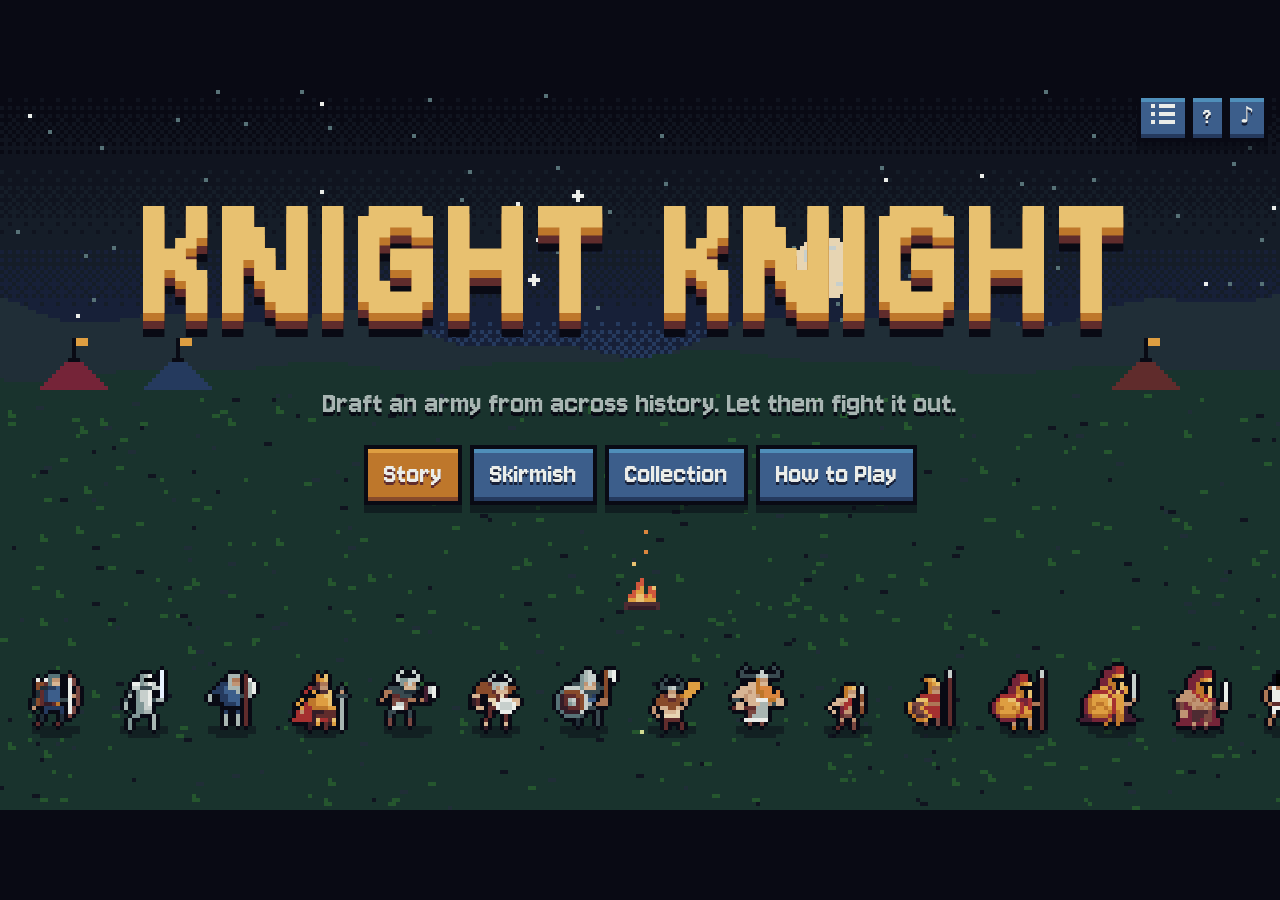
==== commit cb2bd872: "Bring freezing back and give it some juice The reserve pile did not earn its place, so it is gone: f" ====
--- a/index.html
+++ b/index.html
@@ -82,8 +82,6 @@
 .lbl{font-size:max(9px,calc(var(--u)*5));color:#a8b5b2;text-shadow:0 calc(var(--u)*.75) 0 #090a14;white-space:nowrap}
 #lblFront{transform:translateX(-50%);color:#e8c170}
 #lblShop{left:calc(var(--u)*60);top:calc(var(--u)*167)}
-#lblShop.res{color:#73bed3}
-#lblPile{left:calc(var(--u)*24);top:calc(var(--u)*133);transform:translateX(-50%);color:#819796}
 #hand{inset:0}
 .cd{position:absolute;width:calc(var(--u)*28);text-align:center;line-height:1;white-space:nowrap;overflow:hidden;color:#241527;transform-origin:calc(var(--u)*14) calc(var(--u)*-2)}
 .cd b{display:block;font-weight:400;font-size:calc(var(--u)*5.4)}
@@ -125,6 +123,7 @@
 .fl.ab{color:#ebede9;font-size:calc(var(--u)*6.5);animation-duration:1.1s}
 .fl.syn{color:var(--c,#73bed3);font-size:calc(var(--u)*8)}
 .fl.block{color:#73bed3}
+.fl.ice{color:#a4dddb}
 .fl.big{font-size:calc(var(--u)*14);color:#e8c170;animation-duration:1.8s}
 .fl.err{color:#cf573c;font-size:calc(var(--u)*9);animation-duration:1.3s}
 @keyframes rise{0%{opacity:0;transform:translate(-50%,-50%) scale(.2)}12%{opacity:1;transform:translate(-50%,-50%) scale(1.45)}24%{transform:translate(-50%,-50%) scale(1)}70%{opacity:1}100%{opacity:0;transform:translate(-50%,-190%) scale(1)}}
@@ -234,7 +233,6 @@
     <div id="info" class="hide"></div>
     <div id="lblFront" class="lbl hide">FRONT</div>
     <div id="lblShop" class="lbl hide"></div>
-    <div id="lblPile" class="lbl hide"></div>
     <div id="hand" class="hide"></div>
     <div id="sellzone" class="hide"></div>
     <div id="shopbar" class="hide">
@@ -267,7 +265,7 @@
 'use strict';
 //#region LOGIC ============================================================
 // Pure game rules: no DOM in this region (it is also run headless for balance sims).
-const CAP = 50, COST = 3, LIVES = 5, WINS = 10, RESERVE_COST = 1, RESERVE_MAX = 4;
+const CAP = 50, COST = 3, LIVES = 5, WINS = 10;
 
 function mulberry32(a){return function(){a|=0;a=a+0x6D2B79F5|0;let t=Math.imul(a^a>>>15,1|a);t=t+Math.imul(t^t>>>7,61|t)^t;return((t^t>>>14)>>>0)/4294967296}}
 function makeRng(seed){
@@ -400,14 +398,14 @@
 const tierOf = P => Math.min(6, P.fast ? P.turn : Math.floor((P.turn+1)/2));
 const shopSize = T => T>=5?5:T>=3?4:3;
 const itemSlots = T => T>=3?2:1;
-function newPlayer(o){ o=o||{}; return {gold:10,turn:1,lives:o.lives||LIVES,goal:o.goal||WINS,wins:0,team:[null,null,null,null,null],shop:[],items:[],reserve:[],fx:[],pool:o.pool||null,fast:!!o.fast,bonus:o.bonus||0,story:o.story||null,cap:o.cap||5,noRes:!!o.noRes}; }
+function newPlayer(o){ o=o||{}; return {gold:10,turn:1,lives:o.lives||LIVES,goal:o.goal||WINS,wins:0,team:[null,null,null,null,null],shop:[],items:[],fx:[],pool:o.pool||null,fast:!!o.fast,bonus:o.bonus||0,story:o.story||null,cap:o.cap||5}; }
 function canMerge(a,b){return a&&b&&a!==b&&a.key===b.key&&lvlOf(a)<3}
 
 function refill(P,rng){
   const T=tierOf(P), all=P.pool||UNIT_KEYS, ipool=ITEM_KEYS.filter(k=>ITEMS[k].tier<=T);
   let pool=all.filter(k=>UNITS[k].tier<=T); if(!pool.length) pool=all;
-  P.shop=[]; while(P.shop.length<shopSize(T)) P.shop.push({u:mkUnit(rng.pick(pool))});
-  P.items=[]; while(P.items.length<itemSlots(T)) P.items.push({item:rng.pick(ipool),id:UID++});
+  P.shop=P.shop.filter(s=>s.frozen); while(P.shop.length<shopSize(T)) P.shop.push({u:mkUnit(rng.pick(pool)),frozen:false});
+  P.items=P.items.filter(s=>s.frozen); while(P.items.length<itemSlots(T)) P.items.push({item:rng.pick(ipool),frozen:false,id:UID++});
 }
 function startTurn(P,rng){
   const s=synergies(P.team).medieval, tithe=[0,1,3][s?s.lvl:0], tribute=P.turn===1?P.bonus||0:0;
@@ -417,20 +415,12 @@
   refill(P,rng);
 }
 function rollShop(P,rng){ if(P.gold<1) return false; P.gold--; refill(P,rng); return true; }
-// The reserve: pay a gold to set a card from the shop (`list` is P.shop or P.items) aside. Rolls and new
-// turns leave it alone, and it still costs its full price when it is finally played.
-function reserveCard(P,list,i){
-  const e=list[i]; if(!e||P.gold<RESERVE_COST||P.reserve.length>=RESERVE_MAX) return false;
-  P.gold-=RESERVE_COST; list.splice(i,1); delete e.bonus; delete e.seen; P.reserve.push(e); return true;
-}
-// Throwing a reserved card away frees its place. The gold paid to reserve it is not returned.
-function discardReserve(P,i){ if(!P.reserve[i]) return false; P.reserve.splice(i,1); return true; }
 function levelUp(P,t,rng){
   P.fx.push({k:'level',uid:t.uid});
   if(P.shop.length<6){
     // bonus recruit from the next tier up (or the best the pool has, when an army skips that tier)
     const T=Math.min(6,tierOf(P)+1), all=(P.pool||UNIT_KEYS).filter(k=>UNITS[k].tier<=T), top=Math.max(...all.map(k=>UNITS[k].tier));
-    P.shop.push({u:mkUnit(rng.pick(all.filter(k=>UNITS[k].tier===top))),bonus:true});
+    P.shop.push({u:mkUnit(rng.pick(all.filter(k=>UNITS[k].tier===top))),frozen:false,bonus:true});
   }
 }
 function mergeInto(P,t,inc,rng){
@@ -448,12 +438,11 @@
   t[slot]=null; return true;
 }
 function canBuyInto(P,u,slot){ return canMerge(P.team[slot],u) || P.team.includes(null); }
-// `from` is the list the card sits in: the shop by default, P.reserve for a card played from the reserve
-function buyUnit(P,si,slot,rng,from){
-  const L=from||P.shop, s=L[si]; if(!s||!s.u||P.gold<COST) return null;
+function buyUnit(P,si,slot,rng){
+  const s=P.shop[si]; if(!s||P.gold<COST) return null;
   const u=s.u, t=P.team[slot]; let res;
-  if(canMerge(t,u)){ P.gold-=COST; L.splice(si,1); mergeInto(P,t,u,rng); res=t; }
-  else{ if(!makeRoom(P,slot)) return null; P.gold-=COST; L.splice(si,1); P.team[slot]=u; res=u; }
+  if(canMerge(t,u)){ P.gold-=COST; P.shop.splice(si,1); mergeInto(P,t,u,rng); res=t; }
+  else{ if(!makeRoom(P,slot)) return null; P.gold-=COST; P.shop.splice(si,1); P.team[slot]=u; res=u; }
   const h=UNITS[res.key].shop; if(h&&h.buy) h.buy(res,P,rng);
   return res;
 }
@@ -474,14 +463,14 @@
   if(!u) return false;
   return !(key==='manual'&&lvlOf(u)>=3);
 }
-function useItem(P,ii,slot,rng,from){
-  const L=from||P.items, s=L[ii]; if(!s||!s.item||P.gold<COST||!canUseItem(P,s.item,slot)) return false;
+function useItem(P,ii,slot,rng){
+  const s=P.items[ii]; if(!s||P.gold<COST||!canUseItem(P,s.item,slot)) return false;
   const u=P.team[slot], it=ITEMS[s.item];
   if(it.gear){ u.gear=s.item; P.fx.push({k:'text',uid:u.uid,text:it.name}); }
   else if(s.item==='ration') pbuff(P,u,1,1);
   else if(s.item==='feast') rng.shuffle(P.team.filter(Boolean)).slice(0,3).forEach(x=>pbuff(P,x,1,1));
   else if(s.item==='manual'){ const b=lvlOf(u); u.xp++; P.fx.push({k:'text',uid:u.uid,text:'+1 XP'}); if(lvlOf(u)>b) levelUp(P,u,rng); }
-  P.gold-=COST; L.splice(ii,1); return true;
+  P.gold-=COST; P.items.splice(ii,1); return true;
 }
 function endTurn(P,rng){
   P.team.forEach((u,i)=>{ if(!u) return; const h=UNITS[u.key].shop; if(h&&h.endTurn) h.endTurn(u,P,rng,i); });
@@ -582,51 +571,34 @@
   const us=P.team.filter(Boolean).sort((a,b)=>UNITS[a.key].pos-UNITS[b.key].pos||b.hp-a.hp);
   P.team=[0,1,2,3,4].map(i=>us[i]||null);
 }
-// With gold left that cannot buy a card, the bot sets aside the shop card it would most like to see again:
-// a twin of something it fields, the second half of a pair it is collecting, or a strong favoured unit.
-function botReserve(P,fav){
-  if(P.gold<RESERVE_COST||P.reserve.length>=RESERVE_MAX) return false;
-  const T=tierOf(P); let best=-1, bs=5, list=null; const want=(sc,i,L)=>{ if(sc>bs){ bs=sc; best=i; list=L; } };
-  P.shop.forEach((s,i)=>{ const d=UNITS[s.u.key];
-    want(P.team.some(x=>canMerge(x,s.u))?10+d.tier:P.reserve.some(r=>r.u&&r.u.key===s.u.key)?7:(d.faction===fav||d.faction==='merc')&&d.tier>=T-1?4+d.tier*.5:0,i,P.shop); });
-  P.items.forEach((s,i)=>{ const it=ITEMS[s.item]; want(it.gear&&P.team.some(x=>x&&!x.gear)?4+it.tier*.5:s.item==='manual'?6:0,i,P.items); });
-  return best>=0&&reserveCard(P,list,best);
-}
-// `P.noRes` switches the reserve off for this bot (tools/reserve.js compares the two).
 function botShop(P,rng,fav){
-  let guard=0; const res=P.noRes?[]:P.reserve;
-  // a reserved unit that fell two tiers behind without finding its twin is not coming out again
-  for(let i=res.length-1;i>=0;i--){ const s=res[i]; if(s.u&&UNITS[s.u.key].tier<tierOf(P)-2&&!P.team.some(x=>canMerge(x,s.u))) discardReserve(P,i); }
+  let guard=0;
   while(guard++<80){
     let best=null; const consider=c=>{if(!best||c.sc>best.sc)best=c};
     if(P.gold>=COST){
-      const unit=(s,i,from)=>{
-        const d=UNITS[s.u.key], base=d.tier*2+(d.faction===fav||d.faction==='merc'?5:0)+rng()*2+(from===P.shop?0:1);
+      P.shop.forEach((s,i)=>{
+        const d=UNITS[s.u.key], base=d.tier*2+(d.faction===fav||d.faction==='merc'?5:0)+rng()*2;
         const dup=P.team.findIndex(x=>canMerge(x,s.u)), empty=P.team.filter(Boolean).length<P.cap?P.team.indexOf(null):-1;
-        if(dup>=0) consider({k:'buy',i,from,slot:dup,sc:base+5});
-        else if(empty>=0) consider({k:'buy',i,from,slot:empty,sc:base+4});
+        if(dup>=0) consider({k:'buy',i,slot:dup,sc:base+5});
+        else if(empty>=0) consider({k:'buy',i,slot:empty,sc:base+4});
         else{
           let w=-1,wv=1e9; P.team.forEach((x,j)=>{if(!x)return;const v=unitValue(x,fav);if(v<wv){wv=v;w=j}});
-          const nv=unitValue(s.u,fav); if(nv>wv+1) consider({k:'swap',i,from,slot:w,sc:base+(nv-wv)*.5});
+          const nv=unitValue(s.u,fav); if(nv>wv+1) consider({k:'swap',i,slot:w,sc:base+(nv-wv)*.5});
         }
-      };
-      const item=(s,i,from)=>{
+      });
+      if(P.team.filter(Boolean).length>=3) P.items.forEach((s,i)=>{
         const it=ITEMS[s.item]; let slot=-1,sc=3,bv=-1;
         if(it.gear){ P.team.forEach((x,j)=>{if(x&&!x.gear&&x.atk+x.hp>bv){bv=x.atk+x.hp;slot=j}}); sc=5+it.tier; }
         else if(s.item==='manual'){ P.team.forEach((x,j)=>{if(x&&lvlOf(x)<3&&x.xp*10+x.atk+x.hp>bv){bv=x.xp*10+x.atk+x.hp;slot=j}}); sc=6; }
         else if(s.item==='feast'){ slot=P.team.findIndex(Boolean); sc=7; }
         else slot=rng.pick(P.team.map((x,j)=>x?j:-1).filter(j=>j>=0));
-        if(slot>=0) consider({k:'item',i,from,slot,sc:sc+rng()});
-      };
-      const some=P.team.filter(Boolean).length>=3;
-      P.shop.forEach((s,i)=>unit(s,i,P.shop)); if(some) P.items.forEach((s,i)=>item(s,i,P.items));
-      res.forEach((s,i)=>{ if(s.u) unit(s,i,res); else if(some) item(s,i,res); });
+        if(slot>=0) consider({k:'item',i,slot,sc:sc+rng()});
+      });
     }
     if(best){
-      if(best.k==='item') useItem(P,best.i,best.slot,rng,best.from);
-      else{ if(best.k==='swap') sellUnit(P,best.slot,rng); buyUnit(P,best.i,best.slot,rng,best.from); }
-    } else if(!P.noRes&&P.gold<COST&&botReserve(P,fav)){}
-    else if(!rollShop(P,rng)) break;
+      if(best.k==='item') useItem(P,best.i,best.slot,rng);
+      else{ if(best.k==='swap') sellUnit(P,best.slot,rng); buyUnit(P,best.i,best.slot,rng); }
+    } else if(!rollShop(P,rng)) break;
     P.fx.length=0;
   }
   arrange(P);
@@ -640,10 +612,10 @@
   japan:['Crane Clan','Moonlit Blades','Tiger Shogunate','The Forty-Seven'],
   merc:['The Free Company','Caravan Guard','Blades for Hire','The Coin Brothers'],
 };
-// foe (optional): {fav, pool, fast, cap (army size), gold (delta per turn), noRes (never reserve), boss:{key,name,bonus}}
+// foe (optional): {fav, pool, fast, cap (army size), gold (delta per turn), boss:{key,name,bonus}}
 function makeOpponent(turn,rng,foe){
   foe=foe||{};
-  const fav=foe.fav||rng.pick(REAL_F), P=newPlayer({pool:foe.pool,fast:foe.fast,cap:foe.cap,noRes:foe.noRes}), waste=foe.gold!=null?-foe.gold:rng.int(3);
+  const fav=foe.fav||rng.pick(REAL_F), P=newPlayer({pool:foe.pool,fast:foe.fast,cap:foe.cap}), waste=foe.gold!=null?-foe.gold:rng.int(3);
   for(let t=1;t<=turn;t++){ P.turn=t; startTurn(P,rng); P.gold=Math.max(3,P.gold-waste); botShop(P,rng,fav); endTurn(P,rng); P.fx.length=0; }
   // name the army after whatever it actually ended up fielding
   const n={}; P.team.forEach(u=>{ if(u){ const f=UNITS[u.key].faction; if(f!=='merc') n[f]=(n[f]||0)+1; } });
@@ -697,12 +669,9 @@
 
 // ============================== VIEW ======================================
 const W=320, H=180, TEAM_Y=90, HAND_Y=136, FIELD_Y=128, CARD_W=34, CARD_H=46, PITCH=36;
-// The shop is a hand of cards in one row: the reserve pile on the left, then recruits, a small gap and
-// supplies, centred in what is left. HAND_Y is the middle of a card. The pitch tightens when eight cards
-// have to fit. Opening the reserve swaps the row for the reserved cards (resX).
-const PILE_X=24, HAND_L=46;
-function rowX(n,a,b){ const m=a+b, gap=a&&b?8:0, room=W-4-HAND_L, pitch=Math.min(PITCH,Math.floor((room-CARD_W-gap)/Math.max(1,m-1))); return Math.round(HAND_L+(room-(m-1)*pitch-CARD_W-gap)/2+CARD_W/2+n*pitch+(n>=a?gap:0)); }
-const handX=n=>rowX(n,G.P.shop.length,G.P.items.length), resX=n=>rowX(n,G.P.reserve.length,0);
+// The shop is a hand of cards in one centred row: recruits, a small gap, then supplies.
+// HAND_Y is the middle of a card; handX(n) is the centre of the n-th card of the row.
+const handX=n=>{ const a=G.P.shop.length, b=G.P.items.length, gap=a&&b?8:0; return (W-(a+b)*PITCH+2-gap)/2+CARD_W/2+n*PITCH+(n>=a?gap:0); };
 const teamX=i=>210-i*30, shopX=j=>handX(j), itemX=k=>handX(G.P.shop.length+k);
 const slotX=(side,i)=>side?174+i*25:146-i*25;
 const $=id=>document.getElementById(id);
@@ -713,7 +682,7 @@
 const rnd=(a,b)=>a+Math.random()*(b-a);
 
 const G={screen:'load',mode:'skirmish',time:0,P:null,S:null,rng:makeRng((Date.now()^(Math.random()*1e9))|0),sel:null,hover:null,drag:null,press:null,busy:false,after:null,opp:null,muted:false,
-  theme:'dusk',coll:null,res:{open:false,o:0},trans:null,sh:null,demo:false,runOver:true,map:{sel:null,x:0,y:0,path:null,seq:0,fresh:null}};
+  theme:'dusk',coll:null,trans:null,sh:null,demo:false,runOver:true,map:{sel:null,x:0,y:0,path:null,seq:0,fresh:null}};
 
 // ---------- pixel assets ----------
 const PAL={k:'#090a14',w:'#ebede9',s:'#c7cfcc',g:'#a8b5b2',G:'#577277',y:'#e8c170',o:'#de9e41',O:'#be772b',b:'#884b2b',n:'#7a4841',r:'#a53030',R:'#752438',p:'#cf573c',u:'#4f8fba',U:'#3c5e8b',d:'#253a5e',t:'#e7d5b3'};
@@ -769,7 +738,7 @@
   };
   for(const k in UNITS){ const d=UNITS[k]; SPR[k]={n:cut(d.sx,d.sy),w:cut(d.sx,d.sy,'white'),m:cut(d.sx,d.sy,'mummy')}; }
 }
-const sprURL=k=>SURL[k]||(SURL[k]=SPR[k].n.toDataURL()), icURL=k=>SURL['ic_'+k]||(SURL['ic_'+k]=ICON[k].toDataURL());
+const sprURL=k=>SURL[k]||(SURL[k]=SPR[k].n.toDataURL());
 function loadImage(src){return new Promise((ok,no)=>{const i=new Image();i.onload=()=>ok(i);i.onerror=no;i.src=src})}
 // characters.PNG next to this file wins (so the art stays editable); the embedded copy is the
 // fallback for file:// where browsers refuse pixel access to local images.
@@ -951,7 +920,7 @@
 const bounce=p=>{ const n=7.5625,d=2.75; return p<1/d?n*p*p:p<2/d?n*(p-=1.5/d)*p+.75:p<2.5/d?n*(p-=2.25/d)*p+.9375:n*(p-=2.625/d)*p+.984375; };
 function animOf(id){
   const a=AN.get(id), o={dx:0,dy:0,sx:1,sy:1,al:1,rot:0}; if(!a) return o;
-  const t=G.time-a.t0, D={deal:340,pop:300,land:260,hop:260,shake:300}[a.k], p=t/D;
+  const t=G.time-a.t0, D={deal:340,pop:300,land:260,hop:260,shake:300,chill:260,snap:220}[a.k], p=t/D;
   if(t<0){ if(a.k==='deal') o.al=0; return o; }
   if(p>=1){ AN.delete(id); return o; }
   const e=(1-p)*(1-p);
@@ -960,9 +929,36 @@
   else if(a.k==='land'){ o.sy=1-.32*e*Math.cos(p*9); o.sx=1+.26*e*Math.cos(p*9); }
   else if(a.k==='hop'){ o.dy=-Math.sin(p*Math.PI)*6; }
   else if(a.k==='shake'){ o.dx=Math.sin(p*28)*2.5*(1-p); }
+  else if(a.k==='chill'){ o.dx=(t/24|0)%2?1:-1; }
+  else if(a.k==='snap'){ o.sx=o.sy=1+.14*e*Math.cos(p*10); }
   return o;
 }
 const idOf=e=>e&&(e.uid||(e.u&&e.u.uid)||e.id);
+
+// Ice on a frozen card. ICE holds the moment a card was frozen while its frost is still creeping in, GLINT
+// the start of a one-off shine. FROST is the rime: pixels along the rim, each with the moment it sets.
+const ICE=new Map(), GLINT=new Map(), FROST=[];
+{ const r=makeRng(77); for(let y=1;y<45;y++) for(let x=1;x<33;x++){ const d=Math.min(x-1,32-x,y-1,44-y); if(d>4||(y>36&&d)||(x<9&&y<9)||r()>[.55,.6,.4,.22,.1][d]) continue; FROST.push({x,y,th:(d+r())/5,c:d<2&&r()<.6?'#ebede9':'#a4dddb'}); } }
+function glint(id,delay){ if(!G.demo&&!CALM) GLINT.set(id,G.time+(delay||0)); }
+// the frost has set: a ring of cold, a few crystals and a shine across the ice
+function frosted(x,y,id){ ring(x,y,'#a4dddb',27,340); sparkle(x,y-12,['#ebede9','#a4dddb'],8); glint(id); anim(id,'snap'); shake(.7,90); }
+// how far the frost has crept over a card drawn at o (0 to 1)
+function iceOf(id,o){
+  const t=ICE.get(id); if(t==null) return 1;
+  const p=(G.time-t)/260; if(p<1) return Math.max(.05,p);
+  ICE.delete(id); frosted(o.x,o.y,id); return 1;
+}
+// where the shine is on its way across a card (0 to 1), or null. Frozen cards shine by themselves now and then.
+function glintOf(id){
+  const t=GLINT.get(id); if(t!=null){ const p=(G.time-t)/380; if(p<1) return p<0?null:p; GLINT.delete(id); }
+  if(G.demo||CALM) return null; const p=((G.time+id*731)%3400)/420; return p<1?p:null;
+}
+// ice breaking off a card: shards from the rim, and the icicles drop
+function shatter(x,y){
+  sfx('thaw'); spark(x,y,'#ebede9');
+  for(let i=0;i<22;i++){ const dx=i%2?rnd(-17,17):i%4?17:-17, dy=i%2?(i%4===1?-23:23):rnd(-23,23); part({x:x+dx,y:y+dy,vx:dx*.003+rnd(-.03,.03),vy:rnd(-.1,-.02),g:.0005,life:rnd(380,640),col:['#ebede9','#a4dddb','#73bed3'][i%3],size:i%3?1:2,fade:150}); }
+  for(const ix of [4,9,15,21,27]) part({x:x-17+ix,y:y+24,vx:0,vy:.03,g:.0006,life:400,col:'#a4dddb',fade:120});
+}
 
 function campfire(x,y){
   g.fillStyle='#4d2b32'; g.fillRect(x-4,y,9,2); g.fillStyle='#341c27'; g.fillRect(x-3,y+1,7,1);
@@ -1017,7 +1013,7 @@
   }
   return CARD_BG[f]=c;
 }
-// A shop card around its centre. o: {x,y,e (shop entry),rot,sx,sy,alpha,dim,glow,twin ('army'|'res')}
+// A shop card around its centre. o: {x,y,e (shop entry),rot,sx,sy,alpha,dim,glow,merge (it has a twin in the army)}
 // The face is painted flat on a scratch canvas and then blitted, so a tilted or squashed card keeps hard pixels.
 // Card rows: 0 outline, 1 frame, 3-22 art, 24-42 parchment (name and ability are DOM text, see cardLabels), 44 frame.
 const CARDC=mkCanvas(CARD_W+4,CARD_H+6), cg=CARDC.getContext('2d');
@@ -1035,17 +1031,22 @@
     if(s){ cg.drawImage(s.n,0,0,18,11,10,7+bob,18,11); cg.drawImage(s.n,0,11,18,7,10,18,18,7); }
     badge(4,38,u.atk,'#577277',false,cg); badge(34,38,u.hp,'#a53030',true,cg);
   } else cg.drawImage(ICON[e.item],14,9+((G.time/500+e.id|0)%2));
+  // ice: a cold tint, rime creeping in from the rim, snow on the top edge, icicles, and now and then a shine
+  if(e.frozen){
+    const id=idOf(e), k=iceOf(id,o), q=1-(1-k)*(1-k), sh=glintOf(id);
+    R(1,1,32,44,`rgba(164,221,219,${(.26*q).toFixed(2)})`);
+    for(const f of FROST) if(q>=f.th) R(f.x,f.y,1,1,f.c);
+    if(q>.5){ R(1,0,32,1,'#ebede9'); R(0,1,34,1,'#ebede9'); }
+    [[4,3],[9,2],[15,4],[21,2],[27,3]].forEach(([ix,ih])=>{ const h=Math.round(ih*q); if(!h) return; R(ix,45,2,1,'#a4dddb'); R(ix,46,1,h,'#a4dddb'); R(ix,46,1,1,'#ebede9'); });
+    if(sh!=null) for(let y=1;y<45;y++) for(const [dx,w,al] of [[0,3,.5],[-6,1,.3]]){ const x=Math.round(-4+sh*62-y*.45)+dx, x0=Math.max(1,x), x1=Math.min(33,x+w); if(x1>x0) R(x0,y,x1-x0,1,`rgba(235,237,233,${al})`); }
+  }
   // price: a coin on the corner
   R(1,-1,5,9,'#090a14'); R(0,0,7,7,'#090a14'); R(-1,1,9,5,'#090a14');
   R(1,0,5,7,'#de9e41'); R(0,1,7,5,'#de9e41'); R(1,0,4,6,'#e8c170'); R(0,1,6,4,'#e8c170');
   digits(COST,4,3,o.dim?'#a53030':'#602c2c',cg);
   if(o.dim) R(1,1,32,44,'rgba(9,10,20,.42)');
-  // twin tag: gold arrow = buying it merges with a unit you field, blue stack = its twin waits in the reserve
-  if(o.twin){
-    R(28,-1,5,9,'#090a14'); R(27,0,7,7,'#090a14'); R(26,1,9,5,'#090a14');
-    const c=o.twin==='army'?'#e8c170':'#73bed3', k=o.twin==='army'?'#602c2c':'#172038'; R(28,0,5,7,c); R(27,1,7,5,c);
-    if(o.twin==='army'){ R(30,1,1,5,k); R(29,2,3,1,k); R(28,3,5,1,k); } else { R(28,2,5,1,k); R(28,4,5,1,k); }
-  }
+  // a gold arrow on the corner: buying this merges it with a unit you field
+  if(o.merge){ R(28,-1,5,9,'#090a14'); R(27,0,7,7,'#090a14'); R(26,1,9,5,'#090a14'); R(28,0,5,7,'#e8c170'); R(27,1,7,5,'#e8c170'); R(30,1,1,5,'#602c2c'); R(29,2,3,1,'#602c2c'); R(28,3,5,1,'#602c2c'); }
   g.save(); g.translate(Math.round(o.x),Math.round(o.y)); if(o.rot) g.rotate(o.rot); g.scale(o.sx||1,o.sy||1);
   g.globalAlpha=o.alpha==null?1:Math.max(0,Math.min(1,o.alpha));
   g.drawImage(CARDC,-CARD_W/2-2,-CARD_H/2-2);
@@ -1069,25 +1070,16 @@
 function arrowDown(x,y,col){ const b=(G.time/180|0)%2; g.fillStyle='#090a14'; g.fillRect(x-3,y-1+b,7,3); g.fillRect(x-2,y+2+b,5,1); g.fillRect(x-1,y+3+b,3,1); g.fillStyle=col; g.fillRect(x-2,y+b,5,1); g.fillRect(x-1,y+1+b,3,1); g.fillRect(x,y+2+b,1,1); }
 
 const same=(a,b)=>!!a&&!!b&&a.type===b.type&&a.i===b.i;
-const entityAt=h=>!h||!G.P?null:h.type==='team'?G.P.team[h.i]:h.type==='shop'?G.P.shop[h.i]:h.type==='item'?G.P.items[h.i]:h.type==='res'?G.P.reserve[h.i]:null;
+const entityAt=h=>!h||!G.P?null:h.type==='team'?G.P.team[h.i]:h.type==='shop'?G.P.shop[h.i]:h.type==='item'?G.P.items[h.i]:null;
 const activeSrc=()=>G.drag&&G.drag.moved?G.drag.src:(G.sel&&G.sel.type!=='faction'?G.sel:null);
 function targetOK(src,i){
   const P=G.P; if(!src||!entityAt(src)) return false;
   if(src.type==='shop') return P.gold>=COST&&canBuyInto(P,P.shop[src.i].u,i);
   if(src.type==='team') return src.i!==i;
   if(src.type==='item') return P.gold>=COST&&canUseItem(P,P.items[src.i].item,i);
-  if(src.type==='res'){ const e=P.reserve[src.i]; return P.gold>=COST&&(e.u?canBuyInto(P,e.u,i):canUseItem(P,e.item,i)); }
   return false;
 }
-const CX=new Map(), GHOST=[], FLY=[]; let handT=0;
-const outBack=q=>{ const r=q-1; return 1+2.7*r*r*r+1.7*r*r; };
-// the empty place where the reserve pile sits
-function tray(col){
-  const l=PILE_X-17, t=HAND_Y-23; g.fillStyle='rgba(9,10,20,.42)'; g.fillRect(l+1,t+1,32,44); g.fillStyle=col;
-  for(let k=1;k<33;k+=4){ g.fillRect(l+k,t,2,1); g.fillRect(l+k,t+45,2,1); } for(let k=2;k<44;k+=4){ g.fillRect(l,t+k,1,2); g.fillRect(l+33,t+k,1,2); }
-}
-// A card landing on the pile: thump, dust, and the pile squashes under it.
-function stowLand(){ sfx('land'); sfx('coin'); dust(PILE_X,HAND_Y+22,7,'#e7d5b3'); ring(PILE_X,HAND_Y,'#e8c170',24,320); sparkle(PILE_X,HAND_Y-10,['#e8c170','#ebede9'],6); anim('pile','land'); shake(.9,110); }
+const CX=new Map(), GHOST=[], GONE=[]; let handT=0;
 function renderShop(){
   const P=G.P, src=activeSrc(), dragging=G.drag&&G.drag.moved?G.drag:null, blink=(G.time/300|0)%2;
   g.drawImage(BG.camp,0,0); twinkles(); campfire(40,104);
@@ -1098,62 +1090,34 @@
     if(u&&!(dragging&&same(dragging.src,{type:'team',i}))){ const a=animOf(u.uid); drawUnit({key:u.key,x:x+a.dx,y:TEAM_Y-2+a.dy-(hv?1:0),sx:a.sx,sy:a.sy,alpha:a.al,phase:u.uid,atk:u.atk,hp:u.hp,lvl:lvlOf(u),xp:u.xp,gear:u.gear}); }
     if(same(G.sel,{type:'team',i})) brackets(x,TEAM_Y);
   }
+  // sold units: a white shape whisked up off its slab
+  for(let i=GONE.length-1;i>=0;i--){ const q=GONE[i], p=(G.time-q.t0)/200; if(p>=1){ GONE.splice(i,1); continue; } drawUnit({key:q.key,x:q.x,y:TEAM_Y-2-p*p*16,flash:true,sx:1-p*.7,sy:1+p*.9,alpha:1-p*p}); }
   const ax=teamX(0)+17+((G.time/400|0)%2); g.fillStyle='#e8c170'; g.fillRect(ax,TEAM_Y-12,1,5); g.fillRect(ax+1,TEAM_Y-11,1,3); g.fillRect(ax+2,TEAM_Y-10,1,1);
-  const R=G.res, dt=G.time-handT, ease=G.demo||CALM?1:Math.min(1,dt*.02), labels=[], dim=P.gold<COST, nr=P.reserve.length; handT=G.time;
-  // R.o runs from 0 (the hand is showing) to 1 (the reserve is spread out in its place)
-  R.o=G.demo||CALM?+R.open:Math.max(0,Math.min(1,R.o+(R.open?dt:-dt)/260));
-  if(R.o>0){ g.fillStyle=`rgba(9,10,20,${(.5*R.o).toFixed(2)})`; g.fillRect(HAND_L-3,HAND_Y-27,W,54); g.globalAlpha=R.o; g.fillStyle='#4f8fba'; g.fillRect(HAND_L-3,HAND_Y-28,W,1); g.fillRect(HAND_L-3,HAND_Y+27,W,1); g.globalAlpha=1; }
-  // twins: what a card would merge with. `pileTwin` = the shop is offering the twin of something in the reserve.
-  const inTeam=u=>P.team.some(t=>canMerge(t,u)), twinOf=u=>inTeam(u)?'army':P.reserve.some(r=>r.u&&r.u!==u&&r.u.key===u.key)?'res':null;
-  const onOffer=e=>!!e.u&&P.shop.some(s=>s.u.key===e.u.key), pileTwin=P.reserve.some(onOffer);
-  // the pile's place: a drop target for cards from the hand
-  const canStow=dragging&&(dragging.src.type==='shop'||dragging.src.type==='item')&&P.gold>=RESERVE_COST&&nr<RESERVE_MAX;
-  // gold left that cannot buy a card can still reserve one: a coin bobs over the pile to say so
-  const nudge=!dragging&&!R.open&&!G.busy&&P.gold>=RESERVE_COST&&P.gold<COST&&nr<RESERVE_MAX&&P.shop.length+P.items.length>0;
-  tray(canStow||(nudge&&blink)?(blink?'#e8c170':'#de9e41'):same(G.hover,{type:'pile',i:0})?'#a8b5b2':'#577277');
-  if(canStow) arrowDown(PILE_X,HAND_Y-36,'#e8c170');
-  if(nudge){ const b=(G.time/180|0)%2; g.drawImage(ICON.coin,PILE_X-4,HAND_Y-47+b); arrowDown(PILE_X,HAND_Y-36,'#e8c170'); }
-  // the hand: cards slide to their place as the row re-centres, lift on hover and when selected, and duck away while the reserve is open
+  // the hand: cards slide to their place as the row re-centres, lift on hover and when selected
   const cards=[...P.shop.map((s,j)=>({s,id:s.u.uid,h:{type:'shop',i:j}})),...P.items.map((s,k)=>({s,id:s.id,h:{type:'item',i:k}}))];
+  const ease=G.demo||CALM?1:Math.min(1,(G.time-handT)*.02), labels=[], dim=P.gold<COST; handT=G.time;
   for(const id of CX.keys()) if(!cards.some(c=>c.id===id)) CX.delete(id);
   cards.forEach((c,n)=>{
     const tx=handX(n), px=CX.get(c.id), x=px==null||Math.abs(tx-px)<.6?tx:px+(tx-px)*ease, rx=Math.round(x); CX.set(c.id,x);
-    if(R.o>=1) return;
     if(dragging&&same(dragging.src,c.h)){ g.fillStyle='rgba(9,10,20,.3)'; g.fillRect(rx-16,HAND_Y-22,32,44); return; }
-    const q=Math.max(0,Math.min(1,R.o*1.6-n*.08)), hv=same(G.hover,c.h)&&!dragging, sel=same(G.sel,c.h), a=animOf(c.id), y=HAND_Y-(sel?4:hv?2:0)+q*q*74;
-    const o={x:x+a.dx,y:y+a.dy,e:c.s,rot:a.rot+q*.25*(n%2?1:-1),sx:a.sx,sy:a.sy,alpha:a.al,dim,glow:c.s.bonus&&blink?'#e8c170':null,twin:c.s.u&&twinOf(c.s.u)};
-    if(a.al>=1&&!a.rot&&!R.o){ g.fillStyle='rgba(9,10,20,.4)'; g.fillRect(rx-15,HAND_Y-21+Math.max(0,a.dy),34,46); }
+    const hv=same(G.hover,c.h)&&!dragging, sel=same(G.sel,c.h), a=animOf(c.id), y=HAND_Y-(sel?4:hv?2:0);
+    const o={x:x+a.dx,y:y+a.dy,e:c.s,rot:a.rot,sx:a.sx,sy:a.sy,alpha:a.al,dim,glow:c.s.bonus&&blink?'#e8c170':null,merge:!!c.s.u&&P.team.some(t=>canMerge(t,c.s.u))};
+    if(a.al>=1&&!a.rot){ g.fillStyle='rgba(9,10,20,.4)'; g.fillRect(rx-15,HAND_Y-21+Math.max(0,a.dy),34,46); }
     drawCard(o); labels.push(o);
-    if(c.s.bonus&&!R.o&&Math.random()<.08) sparkle(x,y-18,'#e8c170',1);
+    if(c.s.bonus&&Math.random()<.08) sparkle(x,y-18,'#e8c170',1);
+    if(c.s.frozen&&!CALM&&Math.random()<.03) part({x:x+rnd(-15,15),y:HAND_Y+24,vx:rnd(-.004,.004),vy:rnd(.006,.018),life:rnd(500,900),col:'#a4dddb',fade:300});
     if(sel){ const k=(G.time/250|0)%2; corners(rx-19-k,rx+18+k,y-25-k,y+24+k); }
   });
-  // the reserve: a stack on the pile's place while closed, dealt out along the row when open. The newest card is on top and leaves first.
-  const pa=animOf('pile'), away=(e,i)=>FLY.some(f=>f.e===e)||(dragging&&same(dragging.src,{type:'res',i}));
-  let top=nr-1; while(top>=0&&away(P.reserve[top],top)) top--;
-  P.reserve.forEach((e,i)=>{
-    const h={type:'res',i}, back=nr-1-i;
-    if(away(e,i)) return;
-    const q=Math.max(0,Math.min(1,R.o*(1+.18*(nr-1))-back*.18)), k=outBack(q), hv=same(G.hover,h)&&!dragging&&q>=1, sel=same(G.sel,h);
-    const px=PILE_X-back*2, py=HAND_Y-back*2, x=px+(resX(i)-px)*k, y=py+(HAND_Y-py)*k-Math.sin(q*Math.PI)*12-(sel?4:hv?2:0), a=animOf(idOf(e));
-    const o={x:x+a.dx+(q?0:pa.dx),y:y+a.dy,e,rot:(1-q)*(q?-.5:0),sx:a.sx*(q?1:pa.sx),sy:a.sy*(q?1:pa.sy),dim,twin:e.u&&inTeam(e.u)?'army':null,glow:blink&&(q?onOffer(e):pileTwin&&i===top)?'#e8c170':null};
-    if(q>=1){ g.fillStyle='rgba(9,10,20,.4)'; g.fillRect(Math.round(x)-15,HAND_Y-21,34,46); }
-    drawCard(o); if(q>.5||i===top) labels.push(o);
-    if(sel){ const b=(G.time/250|0)%2, rx=Math.round(x); corners(rx-19-b,rx+18+b,y-25-b,y+24+b); }
-  });
-  if(pileTwin&&!R.o&&Math.random()<.06) sparkle(PILE_X,HAND_Y-16,'#e8c170',1);
-  if(nr&&R.o<.2&&!FLY.length) badge(PILE_X+18,HAND_Y-24,nr,nr>=RESERVE_MAX?'#a53030':'#3c5e8b',true);
-  // cards thrown away by a roll
-  for(let i=GHOST.length-1;i>=0;i--){ const q=GHOST[i], p=(G.time-q.t0)/240; if(p>=1){ GHOST.splice(i,1); continue; } if(p<0) continue;
-    const o={x:q.x,y:HAND_Y+p*p*64,e:q.e,rot:p*.5*(i%2?1:-1),alpha:1-p*p}; drawCard(o); labels.push(o); }
+  // cards thrown away by a roll: flicked up off the row, spinning, and gone below the screen
+  for(let i=GHOST.length-1;i>=0;i--){ const q=GHOST[i], p=(G.time-q.t0)/420; if(p>=1){ GHOST.splice(i,1); continue; } if(p<0){ const o={x:q.x,y:HAND_Y,e:q.e}; drawCard(o); labels.push(o); continue; }
+    if(!q.hit){ q.hit=1; sfx('card'); dust(q.x,HAND_Y+20,2,'#e7d5b3'); }
+    const o={x:q.x+q.dir*p*26,y:HAND_Y-72*p+152*p*p,e:q.e,rot:q.dir*p*1.5,alpha:p<.6?1:(1-p)/.4}; drawCard(o); labels.push(o); }
   drawParts(g,0);
-  // a card on its way to the pile: one full turn in the air, then it lands
-  for(let i=FLY.length-1;i>=0;i--){ const f=FLY[i], q=(G.time-f.t0)/f.ms; if(q>=1){ FLY.splice(i,1); stowLand(); continue; }
-    const k=q*q*(3-2*q), o={x:f.x0+(PILE_X-f.x0)*k,y:f.y0+(HAND_Y-f.y0)*k-Math.sin(q*Math.PI)*30,e:f.e,rot:-6.283*k,sx:1-.25*Math.sin(q*Math.PI),sy:1-.25*Math.sin(q*Math.PI)}; drawCard(o); labels.push(o); }
   if(dragging){
     // a card stays a card while it is over the hand and becomes the unit (or the item) once it is carried onto the field
     const e=entityAt(dragging.src), rot=Math.max(-.45,Math.min(.45,(dragging.vx||0)*.05));
     if(e&&dragging.card){ const o={x:dragging.x-dragging.ox,y:dragging.y-dragging.oy,e,rot:rot*.6}; drawCard(o); labels.push(o); }
-    else if(e&&e.item){ g.save(); g.translate(Math.round(dragging.x),Math.round(dragging.y)); g.rotate(rot); g.drawImage(ICON[e.item],-5,-5); g.restore(); }
+    else if(e&&dragging.src.type==='item'){ g.save(); g.translate(Math.round(dragging.x),Math.round(dragging.y)); g.rotate(rot); g.drawImage(ICON[e.item],-5,-5); g.restore(); }
     else if(e){ const u=e.u||e; drawUnit({key:u.key,x:dragging.x,y:dragging.y+5,shadow:dragging.y+14,rot,phase:u.uid}); }
   }
   cardLabels(labels);
@@ -1334,9 +1298,10 @@
 const vary=f=>f*rnd(.94,1.06);   // a little pitch variety so repeats don't sound mechanical
 let coinN=0, coinT=0;
 const SFX={
-  click(){tone(vary(660),.04,'square',.03)}, buy(){tone(523,.07);tone(784,.1,'square',.04,0,.07);noise(.06,.05,900)}, sell(){tone(988,.06);tone(1319,.12,'square',.04,0,.06)},
+  click(){tone(vary(660),.04,'square',.03)}, buy(){tone(523,.07);tone(784,.1,'square',.04,0,.07);noise(.06,.05,900)}, sell(){tone(988,.06);tone(1319,.12,'square',.04,0,.06);noise(.1,.05,1400)},
   coin(){ const now=performance.now(); coinN=now-coinT<400?Math.min(coinN+1,8):0; coinT=now; tone(1047*Math.pow(1.06,coinN),.07,'square',.03); },
-  roll(){for(let i=0;i<4;i++) tone(300+i*90,.05,'triangle',.06,0,i*.045)}, fan(){for(let i=0;i<4;i++){noise(.05,.035,2600+i*500,i*.05);tone(420+i*70,.03,'triangle',.02,-150,i*.05)}}, stow(){noise(.16,.04,1800);tone(vary(700),.16,'sine',.03,-450)},
+  roll(){for(let i=0;i<4;i++) tone(300+i*90,.05,'triangle',.06,0,i*.045);noise(.14,.04,2600)}, freeze(){for(let i=0;i<5;i++) noise(.03,.035,5000+i*700,i*.045);tone(1175,.1,'sine',.04,400);tone(1760,.12,'sine',.04,0,.26);tone(2637,.22,'sine',.035,0,.3)},
+  thaw(){noise(.1,.08,6000);tone(vary(1500),.07,'square',.03,-900);[2400,1900,2800].forEach((f,i)=>tone(vary(f),.06,'sine',.025,-300,.07+i*.05))}, clink(){tone(vary(2200),.09,'sine',.03);tone(vary(3300),.07,'sine',.015,0,.02)},
   error(){tone(160,.14,'sawtooth',.04,-40)}, level(){[523,659,784,1047].forEach((f,i)=>tone(f,.11,'square',.04,0,i*.07))}, merge(){tone(440,.08,'triangle',.06,440);tone(880,.12,'square',.03,0,.08)},
   land(){noise(.07,.06,500);tone(vary(140),.06,'sine',.06,-50)}, card(){noise(.05,.035,vary(3200));tone(vary(520),.03,'triangle',.02,-200)}, pop(){tone(vary(500),.09,'triangle',.05,500);noise(.12,.04,2500)}, step(){noise(.03,.025,700)}, whoosh(){noise(.3,.05,1500);tone(300,.25,'sine',.02,600)},
   swing(){noise(.08,.03,3000)}, hit(){noise(.09,.09,1100);tone(vary(190),.09,'sawtooth',.05,-130)}, bighit(){noise(.2,.14,800);tone(vary(120),.2,'sawtooth',.08,-80);tone(60,.2,'sine',.1,-25)},
@@ -1379,10 +1344,8 @@
     const e=entityAt(h);
     if(h.type==='faction') html=factionInfo(h.i,(synergies(P.team)[h.i]||{n:0}).n);
     else if(e&&h.type==='team') html=unitInfo(e,`Sells for ${lvlOf(e)} gold.`);
-    else if(h.type==='pile') html=`<div class="nm"><span>Reserve</span><span class="lv">${P.reserve.length}/${RESERVE_MAX}</span></div><div class="ab">Set a card aside for <b>${RESERVE_COST}</b> gold. It waits here through rolls and turns, and still costs <b>${COST}</b> when you play it.</div><div class="hint">Drag a card here to reserve it. Click the pile to look through it, or to discard a card you no longer want.</div>`;
-    else if(e&&(h.type==='shop'||h.type==='item'||h.type==='res')){ const mate=e.u&&P.team.find(t=>canMerge(t,e.u)), it=ITEMS[e.item];
-      const twin=mate?` Merges with your ${UNITS[mate.key].name}.`:!e.u?'':h.type==='res'?(P.shop.some(s=>s.u.key===e.u.key)?' The shop is offering its twin.':''):P.reserve.some(r=>r.u&&r.u.key===e.u.key)?' Its twin is in your reserve.':'';
-      const cost=(h.type==='res'?`In reserve. Costs ${COST} gold to play. Select it to discard it.`:`Costs ${COST} gold, or ${RESERVE_COST} to reserve.`)+twin;
+    else if(e&&(h.type==='shop'||h.type==='item')){ const mate=e.u&&P.team.find(t=>canMerge(t,e.u)), it=ITEMS[e.item];
+      const cost=`Costs ${COST} gold.`+(e.frozen?' Frozen: it stays through rolls and into the next turn.':'')+(mate?` Merges with your ${UNITS[mate.key].name}.`:'');
       html=e.u?unitInfo(e.u,cost):`<div class="nm"><span>${it.name}</span></div><div class="sub">${it.gear?'Gear':'Supply'} · Tier ${it.tier}</div><div class="ab">${it.text}</div><div class="hint">${cost} ${it.noTarget?'Drop it on your army.':'Drop it on a unit.'}${it.gear?' A unit holds one piece of gear.':''}</div>`; }
   } else if(G.screen==='battle'&&h&&h.type==='bunit'){ const u=view(h.i); if(u) html=unitInfo(u); }
   $('info').innerHTML=html; show('info',!!html); $('info').classList.toggle('battle',G.screen==='battle');
@@ -1399,7 +1362,7 @@
 let synSeen='';
 function refreshUI(){
   const P=G.P, s=G.screen, shop=s==='shop', battle=s==='battle', map=s==='map';
-  show('hud',shop||battle); show('syn',shop); show('shopbar',shop); show('lblFront',shop); show('lblShop',shop); show('lblPile',shop); show('hand',shop);
+  show('hud',shop||battle); show('syn',shop); show('shopbar',shop); show('lblFront',shop); show('lblShop',shop); show('hand',shop);
   show('bnames',battle); show('bbar',battle&&$('banner').classList.contains('hide')); show('title',s==='title');
   show('maphead',map); show('maplbls',map); show('crests',map); show('mapcard',map&&!G.map.path); show('btnHome',shop||map);
   if(shop||battle){
@@ -1413,13 +1376,11 @@
       :'<div class="syn-hint">Field 2 or 4 units of the same army to unlock its bonus.</div>';
     if(on.some(k=>!seen.includes(k))&&synSeen!=='-') sfx('buff'); synSeen=on.join();
     $('lblFront').style.left=`calc(var(--u)*${teamX(0)})`; $('lblFront').style.top=`calc(var(--u)*${TEAM_Y+11})`;
-    $('lblShop').textContent=G.res.open?`RESERVE ${P.reserve.length}/${RESERVE_MAX} · ${COST} GOLD TO PLAY A CARD`:`TIER ${tierOf(P)} RECRUITS`; $('lblShop').classList.toggle('res',G.res.open);
-    $('lblPile').textContent=G.res.open?'◂ BACK':P.reserve.length?'':'RESERVE';
+    $('lblShop').textContent=`TIER ${tierOf(P)} RECRUITS`;
     $('btnRoll').disabled=P.gold<1; $('btnEnd').classList.toggle('pulse',P.gold<1&&P.team.some(Boolean));
     const e=entityAt(G.sel); let ctx='';
     if(e&&G.sel.type==='team') ctx=`<button class="btn red" id="btnSell">Sell +${lvlOf(e)}</button>`;
-    else if(e&&G.sel.type==='res') ctx=`<button class="btn red" id="btnDiscard">Discard</button>`;
-    else if(e) ctx=`<button class="btn ice" id="btnRes">Reserve <img src="${icURL('coin')}" alt="">${RESERVE_COST}</button>`;
+    else if(e) ctx=`<button class="btn ice" id="btnFreeze">${e.frozen?'Unfreeze':'Freeze'}</button>`;
     $('ctx').innerHTML=ctx;
     const d=G.drag&&G.drag.moved&&G.drag.src.type==='team'?entityAt(G.drag.src):null;
     show('sellzone',!!d); if(d) $('sellzone').textContent=`SELL +${lvlOf(d)} GOLD`;
@@ -1449,68 +1410,49 @@
 }
 function deny(msg,src){ floater(W/2,108,msg,'err'); sfx('error'); shake(1,140); anim(idOf(entityAt(src)),'shake'); }
 function save(){ try{ if(G.mode==='story') localStorage.setItem(STORY_KEY,JSON.stringify({S:G.S,P:G.runOver?null:G.P,UID})); else localStorage.setItem(SAVE_KEY,JSON.stringify({P:G.P,UID})); }catch(e){} }
-function loadSave(key){ try{ const s=JSON.parse(localStorage.getItem(key||SAVE_KEY)); if(!s) return null; if(s.P){ if(!Array.isArray(s.P.team)) return null; s.P.goal=s.P.goal||WINS; s.P.fx=[]; s.P.reserve=s.P.reserve||[]; } return s.P||s.S?s:null; }catch(e){ return null; } }
+function loadSave(key){ try{ const s=JSON.parse(localStorage.getItem(key||SAVE_KEY)); if(!s) return null; if(s.P){ if(!Array.isArray(s.P.team)) return null; s.P.goal=s.P.goal||WINS; s.P.fx=[]; } return s.P||s.S?s:null; }catch(e){ return null; } }
 function clearSave(){ try{ localStorage.removeItem(SAVE_KEY); }catch(e){} }
 
-// Every shop action. A card played from the reserve (`res`) behaves like the unit or item it is.
 function act(src,dst){
   const P=G.P; let ok=false; if(G.busy||G.trans) return;
-  const L=src.type==='res'?P.reserve:src.type==='shop'?P.shop:P.items, card=src.type!=='team'&&L[src.i];
-  if(dst.type==='sell'){ const x=teamX(src.i); if(src.type==='team'&&sellUnit(P,src.i,G.rng)){ ok=true; sfx('sell'); dust(x,TEAM_Y,6); burst(x,TEAM_Y-9,['#e8c170','#de9e41'],8); coins(x,TEAM_Y-10,P.fx.reduce((n,f)=>n+(f.k==='gold'?f.n:0),0)); floater(x,TEAM_Y-22,'SOLD','gold'); } }
-  else if(dst.type==='discard'){ const x=resX(src.i); if(src.type==='res'&&discardReserve(P,src.i)){ ok=true; sfx('card'); sfx('faint'); dust(x,HAND_Y+18,6,'#e7d5b3'); floater(x,HAND_Y-30,'DISCARDED','err'); if(!G.demo&&!CALM) GHOST.push({e:card,x,t0:G.time}); } }
-  else if(dst.type==='pile'){
-    // dst.x,y is where the card was let go; a card sent by button or key leaves from its place in the hand
-    const x0=dst.x==null?(src.type==='shop'?shopX(src.i):itemX(src.i)):dst.x, y0=dst.y==null?HAND_Y:dst.y;
-    if(!card||src.type==='res') return;
-    if(P.gold<RESERVE_COST) deny('Not enough gold',src);
-    else if(P.reserve.length>=RESERVE_MAX) deny('The reserve is full',src);
-    else if(reserveCard(P,L,src.i)){ ok=true; floater(24,22,'-'+RESERVE_COST,'spend'); sfx('stow'); if(G.demo||CALM) stowLand(); else FLY.push({e:card,x0,y0,t0:G.time,ms:340}); }
-  }
-  else if(card&&card.u){
-    const merge=canMerge(P.team[dst.i],card.u); let res;
+  // a frozen card that is played leaves its ice behind in the hand
+  const card=src.type==='shop'?P.shop[src.i]:src.type==='item'?P.items[src.i]:null, ice=card&&card.frozen&&{x:src.type==='shop'?shopX(src.i):itemX(src.i),y:HAND_Y};
+  if(dst.type==='sell'){ const x=teamX(src.i), u=P.team[src.i]; if(src.type==='team'&&sellUnit(P,src.i,G.rng)){ ok=true; sfx('sell'); ring(x,TEAM_Y-9,'#e8c170',14,260); shake(.6,80); if(!G.demo&&!CALM) GONE.push({key:u.key,x,t0:G.time}); dust(x,TEAM_Y,6); burst(x,TEAM_Y-9,['#e8c170','#de9e41'],8); coins(x,TEAM_Y-10,P.fx.reduce((n,f)=>n+(f.k==='gold'?f.n:0),0)); floater(x,TEAM_Y-22,'SOLD','gold'); } }
+  else if(src.type==='shop'){
+    const merge=canMerge(P.team[dst.i],P.shop[src.i].u); let res;
     if(P.gold<COST) deny('Not enough gold',src);
-    else if(!(res=buyUnit(P,src.i,dst.i,G.rng,L))) deny('Your army is full',src);
+    else if(!(res=buyUnit(P,src.i,dst.i,G.rng))) deny('Your army is full',src);
     else{ ok=true; const i=slotOf(res.uid), x=teamX(i); floater(24,22,'-'+COST,'spend');
       if(merge){ sfx('merge'); anim(res.uid,'pop'); ring(x,TEAM_Y-9,'#e8c170',15,320); burst(x,TEAM_Y-10,['#e8c170','#ebede9'],10,.08); floater(x,TEAM_Y-24,'+1/+1','buff'); }
       else{ sfx('buy'); anim(res.uid,'land'); dust(x,TEAM_Y,5); sparkle(x,TEAM_Y-8,FACTIONS[UNITS[res.key].faction].color,5); } }
   }
   else if(src.type==='team'){ const merge=canMerge(P.team[dst.i],P.team[src.i]);
     if(moveUnit(P,src.i,dst.i,G.rng)){ ok=true; sfx(merge?'merge':'land'); for(const i of [src.i,dst.i]){ const u=P.team[i]; if(u){ anim(u.uid,merge?'pop':'land'); dust(teamX(i),TEAM_Y,3); } } if(merge){ ring(teamX(dst.i),TEAM_Y-9,'#e8c170',15,320); burst(teamX(dst.i),TEAM_Y-10,['#e8c170','#ebede9'],10,.08); } } }
-  else if(card){
-    const key=card.item;
+  else if(src.type==='item'){
+    const key=P.items[src.i].item;
     if(P.gold<COST) deny('Not enough gold',src);
-    else if(!useItem(P,src.i,dst.i,G.rng,L)) deny(ITEMS[key].noTarget?'No units to feed':'Needs a valid unit',src);
+    else if(!useItem(P,src.i,dst.i,G.rng)) deny(ITEMS[key].noTarget?'No units to feed':'Needs a valid unit',src);
     else{ ok=true; sfx('buy'); floater(24,22,'-'+COST,'spend'); }
   }
-  if(G.res.open&&!P.reserve.length) G.res.open=false;
+  if(ok&&ice) shatter(ice.x,ice.y);
   G.sel=null; flushFx(); if(ok) save(); refreshUI();
 }
-// Open or close the reserve. With nothing in it there is nothing to look through, so it explains itself instead.
-function togglePile(){
-  const P=G.P, R=G.res; if(G.screen!=='shop'||G.busy||G.trans) return;
-  if(!R.open&&!P.reserve.length){ floater(70,HAND_Y-34,`Drag a card here: ${RESERVE_COST} gold`,'gold'); sfx('click'); anim('pile','shake'); return; }
-  R.open=!R.open; G.sel=G.hover=null; sfx(R.open?'fan':'card'); refreshUI();
-}
 function pickEntity(x,y){
-  const P=G.P; let best=null, bd=18;
+  const P=G.P;
   for(let i=0;i<5;i++) if(Math.abs(x-teamX(i))<=14&&y>=TEAM_Y-28&&y<=TEAM_Y+12) return {type:'team',i};
   if(y<HAND_Y-27||y>HAND_Y+23) return null;
-  if(Math.abs(x-PILE_X)<=19) return {type:'pile',i:0};
-  const near=(type,i,cx)=>{ const d=Math.abs(x-cx); if(d<bd){ bd=d; best={type,i}; } };
-  if(G.res.open) P.reserve.forEach((e,i)=>near('res',i,resX(i)));
-  else{ P.shop.forEach((e,j)=>near('shop',j,shopX(j))); P.items.forEach((e,k)=>near('item',k,itemX(k))); }
-  return best;
+  for(let j=0;j<P.shop.length;j++) if(Math.abs(x-shopX(j))<=17) return {type:'shop',i:j};
+  for(let k=0;k<P.items.length;k++) if(Math.abs(x-itemX(k))<=17) return {type:'item',i:k};
+  return null;
 }
 const pickNode=(x,y)=>Object.keys(REGIONS).find(id=>Math.abs(x-REGIONS[id].x)<=13&&y>=REGIONS[id].y-24&&y<=REGIONS[id].y+12)||null;
 const toV=e=>{const r=cv.getBoundingClientRect();return{x:(e.clientX-r.left)/r.width*W,y:(e.clientY-r.top)/r.height*H}};
 cv.addEventListener('pointerdown',e=>{
-  if(G.busy||G.trans) return; const p=toV(e);
+  if(G.busy||G.trans||e.button===2) return; const p=toV(e);
   if(G.screen==='map'){ if(!G.map.path){ const id=pickNode(p.x,p.y); if(id!==G.map.sel){ G.map.sel=id; if(id){ sfx('click'); ring(REGIONS[id].x,REGIONS[id].y,'#ebede9',14,300); } refreshUI(); } } return; }
   if(G.screen!=='shop') return;
-  let h=pickEntity(p.x,p.y); G.press=p; G.hover=null; G.onPile=!!h&&h.type==='pile';
-  // pressing the closed pile takes hold of its top card: drag it out to play it, or let go to open the pile
-  if(G.onPile) h=!G.res.open&&G.P.reserve.length?{type:'res',i:G.P.reserve.length-1}:null;
-  if(h&&entityAt(h)){ const c=h.type!=='team', cx=h.type==='shop'?shopX(h.i):h.type==='item'?itemX(h.i):G.res.open?resX(h.i):PILE_X; G.drag={src:h,x:p.x,y:p.y,vx:0,moved:false,card:c,ox:c?p.x-cx:0,oy:c?p.y-HAND_Y:0}; try{cv.setPointerCapture(e.pointerId)}catch(_){} }
+  const h=pickEntity(p.x,p.y); G.press=p; G.hover=null;
+  if(h&&entityAt(h)){ const c=h.type!=='team'; G.drag={src:h,x:p.x,y:p.y,vx:0,moved:false,card:c,ox:c?p.x-(h.type==='shop'?shopX(h.i):itemX(h.i)):0,oy:c?p.y-HAND_Y:0}; try{cv.setPointerCapture(e.pointerId)}catch(_){} }
 });
 cv.addEventListener('pointermove',e=>{
   const p=toV(e);
@@ -1518,52 +1460,69 @@
     if(G.drag){ const d=G.drag, c=d.src.type!=='team'&&p.y>HAND_Y-28; d.vx=d.vx*.7+(p.x-d.x)*.3; d.x=p.x; d.y=p.y;
       if(c!==d.card){ d.card=c; if(d.moved){ sfx('card'); if(!c) sparkle(p.x,p.y,'#e7d5b3',5); } }
       if(!G.drag.moved&&Math.hypot(p.x-G.press.x,p.y-G.press.y)>3){ G.drag.moved=true; G.sel=null; sfx('click'); refreshUI(); } }
-    else if(e.pointerType==='mouse'){ const h=pickEntity(p.x,p.y), hv=h&&(entityAt(h)||h.type==='pile')?h:null; if(!same(hv,G.hover)&&(hv||G.hover&&G.hover.type!=='faction')){ G.hover=hv; refreshInfo(); } }
+    else if(e.pointerType==='mouse'){ const h=pickEntity(p.x,p.y), hv=h&&entityAt(h)?h:null; if(!same(hv,G.hover)&&(hv||G.hover&&G.hover.type!=='faction')){ G.hover=hv; refreshInfo(); } }
   } else if(G.screen==='battle'){
     let hv=null; for(const L of BV.views) for(const u of L) if(Math.abs(p.x-u.x)<=11&&p.y>=FIELD_Y-22&&p.y<=FIELD_Y+12) hv={type:'bunit',i:u.id};
     if(!same(hv,G.hover)){ G.hover=hv; refreshInfo(); }
   } else if(G.screen==='map') cv.style.cursor=pickNode(p.x,p.y)?'pointer':'';
 });
 cv.addEventListener('pointerup',e=>{
-  if(G.screen!=='shop'||G.busy||G.trans){ G.drag=null; return; }
-  const p=toV(e), d=G.drag, h=pickEntity(p.x,p.y), onPile=G.onPile; G.drag=null; G.onPile=false;
+  if(G.screen!=='shop'||G.busy||G.trans||e.button===2){ G.drag=null; return; }
+  const p=toV(e), d=G.drag, h=pickEntity(p.x,p.y); G.drag=null;
   if(d&&d.moved){
     if(d.src.type==='team'&&p.y>HAND_Y-26) act(d.src,{type:'sell'});
     else if(h&&h.type==='team') act(d.src,h);
-    else if(h&&h.type==='pile'&&d.src.type!=='res') act(d.src,{type:'pile',x:p.x-d.ox,y:p.y-d.oy});
     else{ anim(idOf(entityAt(d.src)),d.src.type==='team'?'land':'pop'); refreshUI(); }
     return;
   }
-  if(onPile){ if(h&&h.type==='pile'){ if(G.sel&&(G.sel.type==='shop'||G.sel.type==='item')) act(G.sel,{type:'pile'}); else togglePile(); } return; }
   if(G.sel&&G.sel.type!=='faction'&&h&&h.type==='team'&&!same(G.sel,h)) return act(G.sel,h);
   if(h&&entityAt(h)){ G.sel=same(G.sel,h)?null:h; sfx('click'); anim(idOf(entityAt(h)),'hop'); } else G.sel=null;
   refreshUI();
 });
-cv.addEventListener('pointercancel',()=>{ G.drag=null; G.onPile=false; if(G.screen==='shop') refreshUI(); });
+cv.addEventListener('contextmenu',e=>{ if(G.screen!=='shop') return; e.preventDefault(); const p=toV(e), h=pickEntity(p.x,p.y); if(h&&h.type!=='team') doFreeze(h); });
+cv.addEventListener('pointercancel',()=>{ G.drag=null; if(G.screen==='shop') refreshUI(); });
 cv.addEventListener('pointerleave',()=>{ if(G.hover&&G.hover.type!=='faction'){ G.hover=null; refreshInfo(); } });
 
 $('syn').addEventListener('pointerover',e=>{ const r=e.target.closest('.syn-row'); if(r){ G.hover={type:'faction',i:r.dataset.f}; refreshInfo(); } });
 $('syn').addEventListener('pointerout',()=>{ if(G.hover&&G.hover.type==='faction'){ G.hover=null; refreshInfo(); } });
 $('syn').addEventListener('click',e=>{ const r=e.target.closest('.syn-row'); if(r){ const h={type:'faction',i:r.dataset.f}; G.sel=same(G.sel,h)?null:h; refreshUI(); } });
-function dropIn(delay){ let n=0; [...G.P.shop,...G.P.items].forEach(s=>anim(idOf(s),'deal',(delay||0)+n++*60)); }
+// deal the new cards into the hand; the ones kept on ice only catch the light
+function dropIn(delay){ let n=0; [...G.P.shop,...G.P.items].forEach(s=>{ if(s.frozen) glint(idOf(s),(delay||0)+200); else anim(idOf(s),'deal',(delay||0)+n++*60); }); }
 function doRoll(){
   if(G.screen!=='shop'||G.busy||G.trans) return; const P=G.P;
-  const old=[...P.shop,...P.items].map((e,n)=>({e,x:handX(n)}));
+  const old=[...P.shop,...P.items].map((e,n)=>({e,x:handX(n)})); let n=0, kept=0;
   if(!rollShop(P,G.rng)) return deny('Not enough gold');
-  if(!G.demo&&!CALM&&!G.res.open) old.forEach((o,n)=>GHOST.push({e:o.e,x:o.x,t0:G.time+n*25}));
-  G.res.open=false; sfx('roll'); floater(24,22,'-1','spend'); dropIn(140);
+  // the frozen cards hold their ground, the rest are flicked away one after another
+  for(const o of old){
+    if(o.e.frozen){ kept++; anim(idOf(o.e),'snap'); sparkle(o.x,HAND_Y-18,['#ebede9','#a4dddb'],3); }
+    else if(!G.demo&&!CALM){ GHOST.push({e:o.e,x:o.x,t0:G.time+n*35,dir:(n%2?1:-1)*rnd(.6,1.2)}); n++; }
+  }
+  sfx('roll'); if(kept) sfx('clink'); shake(.6,90); floater(24,22,'-1','spend'); dropIn(140+n*35);
   if(G.sel&&G.sel.type!=='team') G.sel=null; G.hover=null; save(); refreshUI();
 }
-function doReserve(){ const h=G.sel; if(h&&(h.type==='shop'||h.type==='item')&&entityAt(h)) act(h,{type:'pile'}); }
-function doSell(){ const h=G.sel; if(!h||!entityAt(h)) return; if(h.type==='team') act(h,{type:'sell'}); else if(h.type==='res') act(h,{type:'discard'}); }
+// Freeze or thaw a card of the hand (the selected one, or else the one under the pointer). Frost creeps over
+// the card while it shivers, then sets (see iceOf); thawing breaks the ice off at once.
+function doFreeze(h){
+  const card=x=>x&&(x.type==='shop'||x.type==='item')&&entityAt(x)?x:null; h=card(h)||card(G.sel)||card(G.hover);
+  if(!h||G.screen!=='shop'||G.busy||G.trans) return;
+  const e=entityAt(h), id=idOf(e), x=h.type==='shop'?shopX(h.i):itemX(h.i), y=HAND_Y; e.frozen=!e.frozen;
+  if(e.frozen){
+    sfx('freeze'); floater(x,y-34,'FROZEN','ice');
+    // the cold gathers on the card from all around
+    for(let i=0;i<18;i++){ const a=i/18*6.283+rnd(-.2,.2), r=rnd(30,46), life=rnd(200,260); part({x:x+Math.cos(a)*r,y:y+Math.sin(a)*r*1.2,vx:-Math.cos(a)*r/life,vy:-Math.sin(a)*r*1.2/life,life,col:i%3?'#a4dddb':'#ebede9',size:i%3?1:2}); }
+    if(G.demo||CALM) frosted(x,y,id); else{ ICE.set(id,G.time); anim(id,'chill'); }
+  } else { ICE.delete(id); GLINT.delete(id); shatter(x,y); anim(id,'shake'); shake(.8,100); }
+  save(); refreshUI();
+}
+function doSell(){ if(G.sel&&G.sel.type==='team'&&entityAt(G.sel)) act(G.sel,{type:'sell'}); }
 $('btnRoll').onclick=doRoll;
-$('ctx').addEventListener('click',e=>{ if(e.target.id==='btnSell') doSell(); else if(e.target.closest('#btnRes')) doReserve(); else if(e.target.id==='btnDiscard') doSell(); });
+$('ctx').addEventListener('click',e=>{ if(e.target.id==='btnSell') doSell(); else if(e.target.id==='btnFreeze') doFreeze(G.sel); });
 $('btnEnd').onclick=()=>endTurnFlow();
-addEventListener('keydown',e=>{ if(G.screen!=='shop'||G.coll||e.metaKey||e.ctrlKey||!$('modal').classList.contains('hide')) return; const k=e.key.toLowerCase(); if(k==='r') doRoll(); else if(k==='e') doReserve(); else if(k==='q'||(k==='escape'&&G.res.open)) togglePile(); else if(k==='s') doSell(); });
+addEventListener('keydown',e=>{ if(G.screen!=='shop'||G.coll||e.metaKey||e.ctrlKey||!$('modal').classList.contains('hide')) return; const k=e.key.toLowerCase(); if(k==='r') doRoll(); else if(k==='f') doFreeze(); else if(k==='s') doSell(); });
 
 // ---------- flow ----------
 const sleep=ms=>new Promise(r=>setTimeout(r,ms));
-function clearStage(){ G.sel=G.hover=G.drag=null; G.busy=false; T.token++; show('banner',false); show('splash',false); $('fl').innerHTML=''; PT.length=0; FX.length=0; AN.clear(); GHOST.length=0; FLY.length=0; CX.clear(); G.res.open=false; G.res.o=0; G.onPile=false; cv.classList.remove('grey'); cv.style.cursor=''; for(const k in HUDV) delete HUDV[k]; }
+function clearStage(){ G.sel=G.hover=G.drag=null; G.busy=false; T.token++; show('banner',false); show('splash',false); $('fl').innerHTML=''; PT.length=0; FX.length=0; AN.clear(); GHOST.length=0; GONE.length=0; ICE.clear(); GLINT.clear(); CX.clear(); cv.classList.remove('grey'); cv.style.cursor=''; for(const k in HUDV) delete HUDV[k]; }
 function enterShop(){
   clearStage(); G.screen='shop'; synSeen='-'; const P=G.P;
   refreshUI(); flushFx(); dropIn(); P.team.forEach((u,i)=>{ if(u) anim(u.uid,'hop',i*60); });
@@ -1575,7 +1534,7 @@
 async function endTurnFlow(){
   const P=G.P; if(G.busy||G.trans||G.screen!=='shop') return;
   if(!P.team.some(Boolean)) return deny('Recruit at least one unit first');
-  G.busy=true; G.sel=G.hover=G.drag=null; G.res.open=false;
+  G.busy=true; G.sel=G.hover=G.drag=null;
   endTurn(P,G.rng); const had=P.fx.length; flushFx(); refreshUI(); sfx('end'); P.team.forEach((u,i)=>{ if(u&&!AN.has(u.uid)) anim(u.uid,'hop',i*70); });
   await sleep(had?900:420);
   const story=G.mode==='story', opp=makeOpponent(P.turn,G.rng,story?storyFoe(P):null), sim=simulateBattle(P.team,opp.team,(G.rng()*2147483647)|0);
@@ -1701,12 +1660,12 @@
   modal(`<h2>How to Play</h2><ul>
 <li><b>Recruit.</b> You get 10 gold a turn. Drag a card from your hand onto your line: units and supplies cost ${COST}, and a fresh hand costs 1.</li>
 <li><b>Arrange.</b> Drag units to reorder them. The <b>front</b> of your line is on the right and fights first.</li>
-<li><b>Merge.</b> Drop a unit on its twin to combine them. Three copies make level 2, six make level 3, and abilities grow with each level. A gold arrow on a card means it would merge with a unit you field; a blue mark means its twin is waiting in your reserve.</li>
+<li><b>Merge.</b> Drop a unit on its twin to combine them. Three copies make level 2, six make level 3, and abilities grow with each level. A gold arrow on a card means it would merge with a unit you field.</li>
 <li><b>Armies.</b> Field 2 or 4 units from the same army to switch on its bonus. Mercenaries count toward every army you already field 2 of.</li>
 <li><b>Story.</b> Start with the Medieval army and march across the map. Win a land's battles and beat its champion to add its army to your recruits.</li>
 <li><b>Skirmish.</b> Every army from the start. Win ${WINS} battles before you lose ${LIVES} lives.</li>
-<li><b>Reserve.</b> Drag a card onto the pile left of your hand to set it aside for ${RESERVE_COST} gold. It waits there through rolls and turns, up to ${RESERVE_MAX} cards, and costs the usual ${COST} to play. Click the pile to look through it; select a card there to discard it (no gold back).</li>
-<li><b>Tips.</b> Drag a unit down onto your hand to sell it. Keys: R roll, E reserve, Q open the reserve, S sell or discard.</li></ul>
+<li><b>Freeze.</b> A frozen card stays in your hand through rolls and into the next turn, for free. Select a card and press Freeze, right-click it, or point at it and press F. Do the same again to thaw it.</li>
+<li><b>Tips.</b> Drag a unit down onto your hand to sell it. Keys: R roll, F freeze, S sell.</li></ul>
 <button class="btn gold" id="btnOk">Got it</button>`);
   $('btnOk').onclick=closeModal; $('btnOk').focus({preventScroll:true});
 }
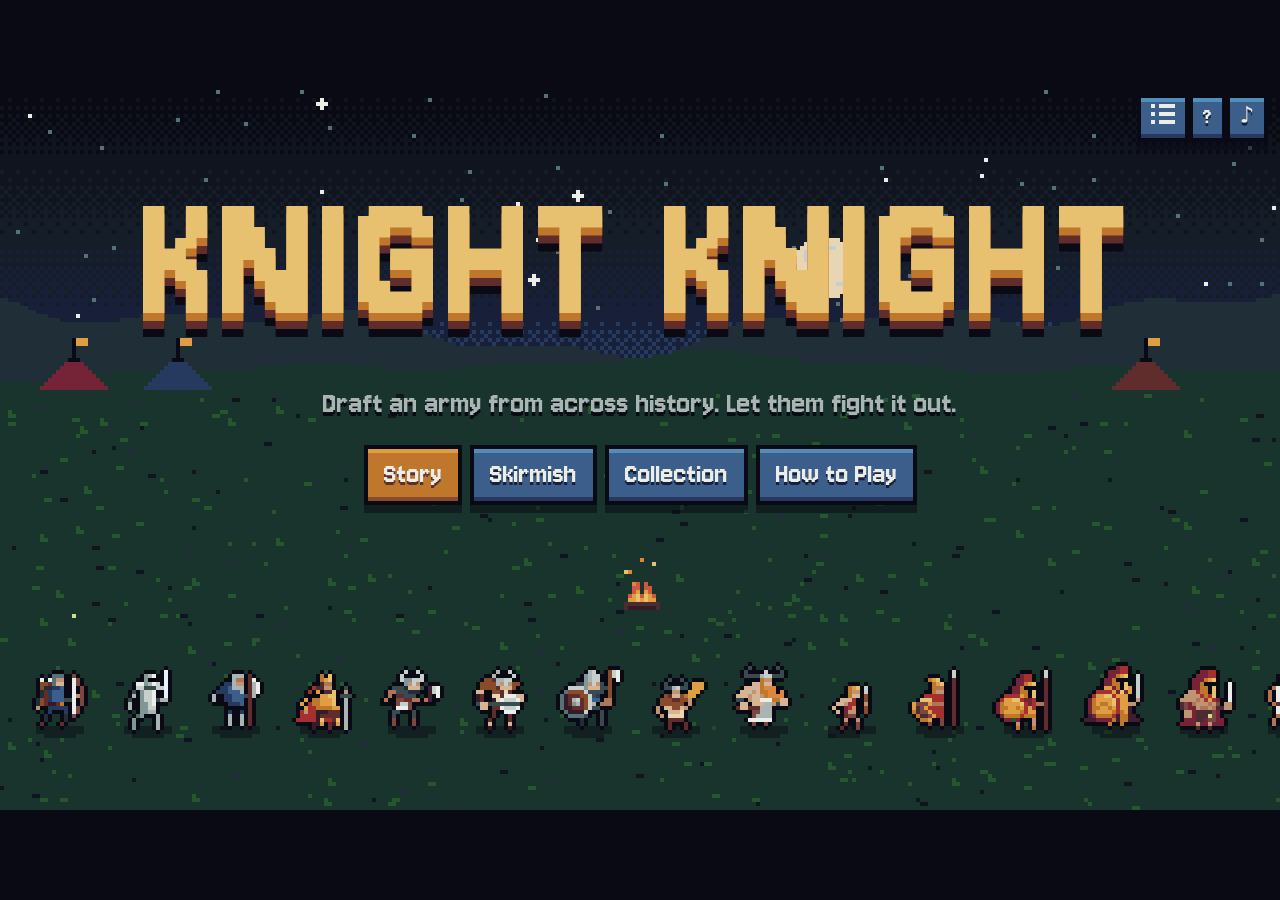
==== commit c8ff9787: "Add the three Gallic units and finish the mercenary row The sprite sheet's last row is complete, so " ====
--- a/index.html
+++ b/index.html
@@ -288,7 +288,6 @@
 const REAL_F = ['medieval','viking','spartan','egypt','roman','japan'];
 
 const UNITS = {};
-// sprite origin is col*16,row*16 unless overridden with sx/sy (two sprites spill over their cell)
 function def(key,name,faction,tier,atk,hp,col,row,pos,ability,text,extra){
   UNITS[key] = Object.assign({key,name,faction,tier,atk,hp,sx:col*16,sy:row*16,pos,ability,text}, extra);
 }
@@ -361,12 +360,18 @@
   {on:{friendAheadAttacks(u,B){const f=B.foes(u);if(!f.length)return;B.say(u);B.shoot(u,[f[f.length-1]],2*u.lvl)}}});
 def('sohei','Sohei','japan',4,3,6, 4,5, 2,'Ward','Start of battle: {the friend ahead blocks its|the 2 friends ahead block their|the 3 friends ahead block their} first hit.',
   {on:{start(u,B){const a=B.allies(u),i=a.indexOf(u),t=a.slice(Math.max(0,i-u.lvl),i);if(!t.length)return;B.say(u);t.forEach(x=>B.ward(x,1))}}});
-def('samurai','Samurai','japan',5,6,4, 1,5, 0,'Iaido','Strikes first: an enemy it fells cannot strike back. Attacks deal {+0|+3|+6} damage.',{iaido:true,sy:81});
-// --- Mercenaries (wild) ---
+def('samurai','Samurai','japan',5,6,4, 1,5, 0,'Iaido','Strikes first: an enemy it fells cannot strike back. Attacks deal {+0|+3|+6} damage.',{iaido:true});
+// --- Mercenaries (wild; row 6 of the sheet, drawn as Gauls) ---
+def('carnyx','Carnyx Player','merc',1,1,2, 4,6, 2,'Rally','Wild. End of turn: give the friend ahead {+1|+2|+3} health for good.',
+  {shop:{endTurn(u,P,rng,slot){for(let i=slot-1;i>=0;i--)if(P.team[i]){pbuff(P,P.team[i],0,lvlOf(u));break}}}});
+def('druid','Druid','merc',2,2,3, 1,6, 2,'Omen','Wild. Start of battle: deal {3|6|9} damage to the enemy with the highest attack.',
+  {on:{start(u,B){const f=B.foes(u);if(!f.length)return;B.say(u);B.shoot(u,[f.reduce((a,b)=>b.atk>a.atk?b:a)],3*u.lvl)}}});
 def('sellsword','Sellsword','merc',3,3,5, 2,6, 1,'Paid in Gold','Wild. End of turn: if you have 2+ unspent gold, gain {+1/+1|+2/+2|+3/+3} for good.',
-  {sx:31,shop:{endTurn(u,P){if(P.gold>=2){const l=lvlOf(u);pbuff(P,u,l,l)}}}});
+  {shop:{endTurn(u,P){if(P.gold>=2){const l=lvlOf(u);pbuff(P,u,l,l)}}}});
 def('barbarian','Barbarian','merc',4,5,5, 0,6, 0,'Frenzy','Wild. After attack: gain {+2|+4|+6} attack.',
   {on:{afterAttack(u,B){B.say(u);B.buff(u,2*u.lvl,0)}}});
+def('chieftain','Chieftain','merc',5,4,5, 3,6, 0,'Confederation','Wild. Start of battle: gain {+1/+1|+2/+2|+3/+3} for each different army on your team.',
+  {on:{start(u,B){const n=new Set(B.allies(u).map(x=>x.def.faction)).size;B.say(u);B.buff(u,n*u.lvl,n*u.lvl)}}});
 
 const UNIT_KEYS = Object.keys(UNITS);
 
@@ -677,7 +682,7 @@
 const $=id=>document.getElementById(id);
 const cv=$('cv'), g=cv.getContext('2d'), fxg=$('fxc').getContext('2d'); g.imageSmoothingEnabled=false;
 const SAVE_KEY='knightknight.v1', STORY_KEY='knightknight.story.v1';
-const SPRITE_FALLBACK='[data-uri]';
+const SPRITE_FALLBACK='[data-uri]';
 const CALM=matchMedia('(prefers-reduced-motion: reduce)').matches;
 const rnd=(a,b)=>a+Math.random()*(b-a);
 
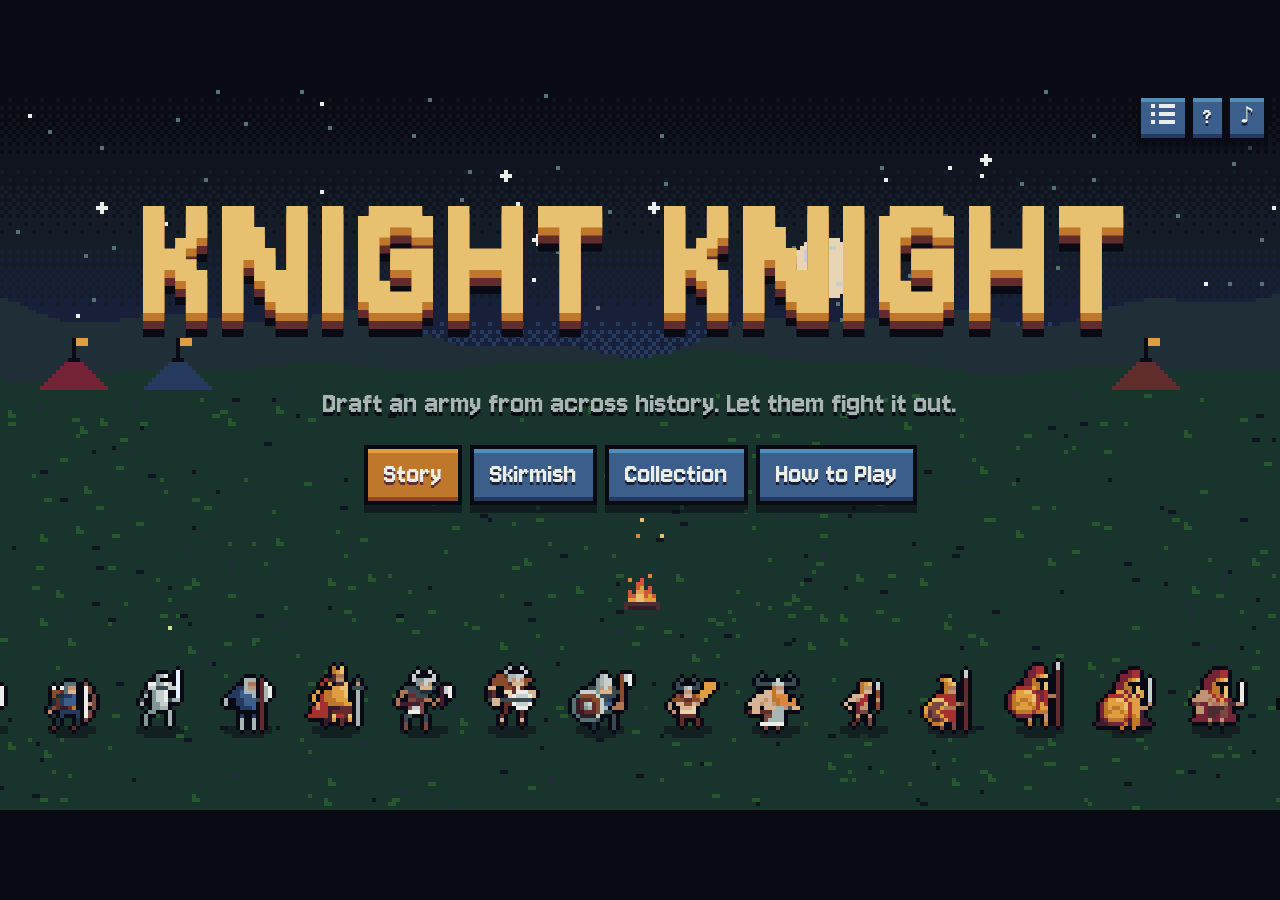
==== commit 52e9d22d: "Rename the Mercenaries to Gauls and move their land west The wild army is now the Gauls (key `gaul`)" ====
--- a/index.html
+++ b/index.html
@@ -283,7 +283,7 @@
   egypt:   {name:'Egyptians',color:'#e8c170', syn:'Afterlife',  tiers:['The first Egyptian to faint rises as a Mummy with half its stats.','Every Egyptian rises once as a Mummy with half its stats.']},
   roman:   {name:'Romans',   color:'#c65197', syn:'Drill',      tiers:['End of turn: a random Roman gains +1 health for good.','End of turn: every Roman gains +1 health for good.']},
   japan:   {name:'Japanese', color:'#df84a5', syn:'Bushido',    tiers:['Each Japanese unit deals +2 damage with its first attack.','Each Japanese unit deals +5 damage with its first attack.']},
-  merc:    {name:'Mercenaries', color:'#a8b5b2', syn:'Wild',    tiers:['Counts toward every army you field 2+ units of.','']},
+  gaul:    {name:'Gauls',    color:'#a8b5b2', syn:'Wild',       tiers:['Counts toward every army you field 2+ units of.','']},
 };
 const REAL_F = ['medieval','viking','spartan','egypt','roman','japan'];
 
@@ -361,16 +361,16 @@
 def('sohei','Sohei','japan',4,3,6, 4,5, 2,'Ward','Start of battle: {the friend ahead blocks its|the 2 friends ahead block their|the 3 friends ahead block their} first hit.',
   {on:{start(u,B){const a=B.allies(u),i=a.indexOf(u),t=a.slice(Math.max(0,i-u.lvl),i);if(!t.length)return;B.say(u);t.forEach(x=>B.ward(x,1))}}});
 def('samurai','Samurai','japan',5,6,4, 1,5, 0,'Iaido','Strikes first: an enemy it fells cannot strike back. Attacks deal {+0|+3|+6} damage.',{iaido:true});
-// --- Mercenaries (wild; row 6 of the sheet, drawn as Gauls) ---
-def('carnyx','Carnyx Player','merc',1,1,2, 4,6, 2,'Rally','Wild. End of turn: give the friend ahead {+1|+2|+3} health for good.',
+// --- Gauls (wild) ---
+def('carnyx','Carnyx Player','gaul',1,1,2, 4,6, 2,'Rally','Wild. End of turn: give the friend ahead {+1|+2|+3} health for good.',
   {shop:{endTurn(u,P,rng,slot){for(let i=slot-1;i>=0;i--)if(P.team[i]){pbuff(P,P.team[i],0,lvlOf(u));break}}}});
-def('druid','Druid','merc',2,2,3, 1,6, 2,'Omen','Wild. Start of battle: deal {3|6|9} damage to the enemy with the highest attack.',
+def('druid','Druid','gaul',2,2,3, 1,6, 2,'Omen','Wild. Start of battle: deal {3|6|9} damage to the enemy with the highest attack.',
   {on:{start(u,B){const f=B.foes(u);if(!f.length)return;B.say(u);B.shoot(u,[f.reduce((a,b)=>b.atk>a.atk?b:a)],3*u.lvl)}}});
-def('sellsword','Sellsword','merc',3,3,5, 2,6, 1,'Paid in Gold','Wild. End of turn: if you have 2+ unspent gold, gain {+1/+1|+2/+2|+3/+3} for good.',
+def('ambactus','Ambactus','gaul',3,3,5, 2,6, 1,'Paid in Gold','Wild. End of turn: if you have 2+ unspent gold, gain {+1/+1|+2/+2|+3/+3} for good.',
   {shop:{endTurn(u,P){if(P.gold>=2){const l=lvlOf(u);pbuff(P,u,l,l)}}}});
-def('barbarian','Barbarian','merc',4,5,5, 0,6, 0,'Frenzy','Wild. After attack: gain {+2|+4|+6} attack.',
+def('gaesatus','Gaesatus','gaul',4,5,5, 0,6, 0,'Frenzy','Wild. After attack: gain {+2|+4|+6} attack.',
   {on:{afterAttack(u,B){B.say(u);B.buff(u,2*u.lvl,0)}}});
-def('chieftain','Chieftain','merc',5,4,5, 3,6, 0,'Confederation','Wild. Start of battle: gain {+1/+1|+2/+2|+3/+3} for each different army on your team.',
+def('chieftain','Chieftain','gaul',5,4,5, 3,6, 0,'Confederation','Wild. Start of battle: gain {+1/+1|+2/+2|+3/+3} for each different army on your team.',
   {on:{start(u,B){const n=new Set(B.allies(u).map(x=>x.def.faction)).size;B.say(u);B.buff(u,n*u.lvl,n*u.lvl)}}});
 
 const UNIT_KEYS = Object.keys(UNITS);
@@ -387,11 +387,11 @@
 };
 const ITEM_KEYS = Object.keys(ITEMS);
 
-// Mercenaries are wild: each adds +1 to every army that already has 2 real members (`w` = wilds counted).
+// Gauls are wild: each adds +1 to every army that already has 2 real members (`w` = wilds counted).
 // They push a bonus to its next tier but cannot switch one on alone.
 function synergies(units){
   const real={}; let wild=0;
-  for(const u of units){ if(!u) continue; const f=UNITS[u.key].faction; if(f==='merc') wild++; else real[f]=(real[f]||0)+1; }
+  for(const u of units){ if(!u) continue; const f=UNITS[u.key].faction; if(f==='gaul') wild++; else real[f]=(real[f]||0)+1; }
   const out={};
   for(const f in real){ const w=real[f]>=2?wild:0, n=real[f]+w; out[f]={n, w, lvl:n>=4?2:n>=2?1:0}; }
   return out;
@@ -481,7 +481,7 @@
   P.team.forEach((u,i)=>{ if(!u) return; const h=UNITS[u.key].shop; if(h&&h.endTurn) h.endTurn(u,P,rng,i); });
   const s=synergies(P.team).roman;
   if(s&&s.lvl){
-    const rs=P.team.filter(u=>u&&['roman','merc'].includes(UNITS[u.key].faction));
+    const rs=P.team.filter(u=>u&&['roman','gaul'].includes(UNITS[u.key].faction));
     (s.lvl>1?rs:[rng.pick(rs)]).forEach(u=>pbuff(P,u,0,1));
   }
 }
@@ -498,7 +498,7 @@
   const snap=u=>({id:u.id,key:u.key,side:u.side,atk:u.atk,hp:u.hp,lvl:u.lvl,gear:u.gear,block:u.block,mummy:!!u.mummy,boss:!!u.boss});
   const alive=L=>L.filter(u=>!u.dead);
   // synergy level `u` enjoys for faction f (0 if none)
-  const sl=(u,f)=>{const s=meta[u.side].syn[f];if(!s||u.mummy)return 0;const uf=u.def.faction;return(uf===f||uf==='merc')?s.lvl:0};
+  const sl=(u,f)=>{const s=meta[u.side].syn[f];if(!s||u.mummy)return 0;const uf=u.def.faction;return(uf===f||uf==='gaul')?s.lvl:0};
   const trig=(u,n,a,b)=>{const f=u.def.on&&u.def.on[n];if(f)f(u,B,a,b)};
 
   function hit(t,amt,src,q){
@@ -516,7 +516,7 @@
     i=Math.min(i,L.length); L.splice(i,0,u); ev.push({t:'summon',side,index:i,unit:snap(u)}); return u;
   }
   const B={rng,
-    foes:u=>alive(sides[1-u.side]), allies:u=>alive(sides[u.side]), isF:(u,f)=>!u.mummy&&(u.def.faction===f||(u.def.faction==='merc'&&!!(meta[u.side].syn[f]&&meta[u.side].syn[f].w))),
+    foes:u=>alive(sides[1-u.side]), allies:u=>alive(sides[u.side]), isF:(u,f)=>!u.mummy&&(u.def.faction===f||(u.def.faction==='gaul'&&!!(meta[u.side].syn[f]&&meta[u.side].syn[f].w))),
     say(u){ev.push({t:'ability',id:u.id,name:u.def.ability})},
     buff(u,da,dh,q){ if(u.dead) return; const a0=u.atk,h0=u.hp; u.atk=Math.max(1,Math.min(CAP,u.atk+da)); u.hp=Math.min(CAP,u.hp+dh); ev.push({t:'buff',id:u.id,da:u.atk-a0,dh:u.hp-h0,atk:u.atk,hp:u.hp,q:!!q}); },
     buffAll(us,da,dh){us.forEach((x,i)=>B.buff(x,da,dh,i<us.length-1))},
@@ -571,7 +571,7 @@
 }
 
 // ---------- opponents: a greedy bot that plays the same shop as you ----------
-function unitValue(u,fav){const d=UNITS[u.key];return u.atk+u.hp+d.tier*3+u.xp*2+(d.faction===fav||d.faction==='merc'?4:0)+(u.gear?2:0)}
+function unitValue(u,fav){const d=UNITS[u.key];return u.atk+u.hp+d.tier*3+u.xp*2+(d.faction===fav||d.faction==='gaul'?4:0)+(u.gear?2:0)}
 function arrange(P){
   const us=P.team.filter(Boolean).sort((a,b)=>UNITS[a.key].pos-UNITS[b.key].pos||b.hp-a.hp);
   P.team=[0,1,2,3,4].map(i=>us[i]||null);
@@ -582,7 +582,7 @@
     let best=null; const consider=c=>{if(!best||c.sc>best.sc)best=c};
     if(P.gold>=COST){
       P.shop.forEach((s,i)=>{
-        const d=UNITS[s.u.key], base=d.tier*2+(d.faction===fav||d.faction==='merc'?5:0)+rng()*2;
+        const d=UNITS[s.u.key], base=d.tier*2+(d.faction===fav||d.faction==='gaul'?5:0)+rng()*2;
         const dup=P.team.findIndex(x=>canMerge(x,s.u)), empty=P.team.filter(Boolean).length<P.cap?P.team.indexOf(null):-1;
         if(dup>=0) consider({k:'buy',i,slot:dup,sc:base+5});
         else if(empty>=0) consider({k:'buy',i,slot:empty,sc:base+4});
@@ -615,7 +615,7 @@
   egypt:['Sons of Ra','The Nile Guard','Scarab Host','Eternal Dynasty'],
   roman:['Legio IX','Eagles of Rome','The Iron Legion','Praetorians'],
   japan:['Crane Clan','Moonlit Blades','Tiger Shogunate','The Forty-Seven'],
-  merc:['The Free Company','Caravan Guard','Blades for Hire','The Coin Brothers'],
+  gaul:['Arverni Warband','Sons of Brennus','The Oak Brothers','Boars of Bibracte'],
 };
 // foe (optional): {fav, pool, fast, cap (army size), gold (delta per turn), boss:{key,name,bonus}}
 function makeOpponent(turn,rng,foe){
@@ -623,8 +623,8 @@
   const fav=foe.fav||rng.pick(REAL_F), P=newPlayer({pool:foe.pool,fast:foe.fast,cap:foe.cap}), waste=foe.gold!=null?-foe.gold:rng.int(3);
   for(let t=1;t<=turn;t++){ P.turn=t; startTurn(P,rng); P.gold=Math.max(3,P.gold-waste); botShop(P,rng,fav); endTurn(P,rng); P.fx.length=0; }
   // name the army after whatever it actually ended up fielding
-  const n={}; P.team.forEach(u=>{ if(u){ const f=UNITS[u.key].faction; if(f!=='merc') n[f]=(n[f]||0)+1; } });
-  const army=fav==='merc'?'merc':REAL_F.reduce((a,f)=>(n[f]||0)>(n[a]||0)?f:a,fav);
+  const n={}; P.team.forEach(u=>{ if(u){ const f=UNITS[u.key].faction; if(f!=='gaul') n[f]=(n[f]||0)+1; } });
+  const army=fav==='gaul'?'gaul':REAL_F.reduce((a,f)=>(n[f]||0)>(n[a]||0)?f:a,fav);
   let name=rng.pick(ARMY_NAMES[army]);
   if(foe.boss){
     // the region's leader joins the last battle: tougher than a recruit, taking the weakest unit's place
@@ -646,11 +646,11 @@
   rome:  {name:'Rome',         army:'roman',    x:129, y:88,  wins:3, danger:1, cap:3, gold:-3, boss:['caesar','Caesar',2],          blurb:'All roads lead here, and a legion guards every one.'},
   sparta:{name:'Sparta',       army:'spartan',  x:153, y:101, wins:4, danger:2, cap:4, gold:-5, boss:['leonidas','King Leonidas',2], blurb:'A city without walls. Its men are the walls.'},
   egypt: {name:'Thebes',       army:'egypt',    x:166, y:121, wins:4, danger:3, cap:4, gold:-2, boss:['pharaoh','The Pharaoh',1],    blurb:'In the valley of the kings, the dead do not rest.'},
-  steppe:{name:'Samarkand',    army:'merc',     x:218, y:72,  wins:5, danger:3, cap:4, gold:-1, boss:['barbarian','The Warlord',4],  blurb:'Where the caravans cross, every blade has a price.'},
+  gaul:  {name:'Alesia',       army:'gaul',     x:102, y:90,  wins:5, danger:3, cap:4, gold:-1, boss:['chieftain','Vercingetorix',3], blurb:'Behind the palisade, the tribes and every ally they could call follow one chief.'},
   japan: {name:'Kyoto',        army:'japan',    x:290, y:82,  wins:5, danger:4, cap:5, gold:-2, boss:['samurai','The Shogun',0],     blurb:'At the edge of the map, the Shogun waits beneath the blossoms.'},
 };
 // [from, to, waypoint x, waypoint y]
-const ROUTES = [['home','norse',112,42],['home','rome',110,80],['rome','sparta',141,101],['sparta','egypt',163,110],['norse','steppe',182,42],['sparta','steppe',186,92],['egypt','steppe',198,104],['steppe','japan',258,68]];
+const ROUTES = [['home','norse',112,42],['home','gaul',96,76],['home','rome',118,70],['gaul','rome',115,86],['rome','sparta',141,101],['sparta','egypt',163,110],['norse','japan',215,50],['egypt','japan',232,98]];
 const REGION_KEYS = Object.keys(REGIONS).filter(k=>k!=='home');
 const neighbours = id => ROUTES.filter(r=>r[0]===id||r[1]===id).map(r=>r[0]===id?r[1]:r[0]);
 const newStory = () => ({conquered:['home'],at:'home',intro:false});
@@ -662,7 +662,7 @@
 }
 function storyFoe(P){
   const R=REGIONS[P.story];
-  return {fav:R.army,pool:R.army==='merc'?null:armyUnits(R.army),fast:true,gold:R.gold,cap:R.cap,boss:P.wins>=P.goal-1?{key:R.boss[0],name:R.boss[1],bonus:R.boss[2]}:null};
+  return {fav:R.army,pool:R.army==='gaul'?null:armyUnits(R.army),fast:true,gold:R.gold,cap:R.cap,boss:P.wins>=P.goal-1?{key:R.boss[0],name:R.boss[1],bonus:R.boss[2]}:null};
 }
 // shortest walk from where you stand to `to`, passing only through conquered regions
 function storyPath(S,to){
@@ -783,10 +783,10 @@
   hills: {sky:['#3c5e8b','#4f8fba','#73bed3','#a4dddb','#d0da91'],sun:[58,36,10,'#e8c170','#ebede9'],r1:['#468232',92,18],r2:['#25562e',99,9],ground:'#25562e',road:'#7a4841',rs:['#ad7757','#602c2c','#4d2b32'],gs:['#468232','#19332d','#468232'],tuft:'#75a743',dust:'#c09473',amb:'leaf'},
   rock:  {sky:['#3c5e8b','#4f8fba','#73bed3','#a4dddb','#e7d5b3'],sun:[252,34,10,'#e7d5b3','#ebede9'],r1:['#ad7757',90,24],r2:['#7a4841',99,10],ground:'#7a4841',road:'#ad7757',rs:['#c09473','#7a4841','#884b2b'],gs:['#4d2b32','#ad7757','#602c2c'],tuft:'#468232',dust:'#d7b594',amb:'dustw'},
   sand:  {sky:['#884b2b','#be772b','#de9e41','#e8c170','#e7d5b3'],sun:[204,40,12,'#e7d5b3','#ebede9'],r1:['#de9e41',94,12],r2:['#be772b',100,7],ground:'#be772b',road:'#de9e41',rs:['#e8c170','#be772b','#da863e'],gs:['#884b2b','#de9e41','#884b2b'],tuft:'#884b2b',dust:'#e8c170',amb:'sand'},
-  steppe:{sky:['#402751','#7a367b','#c65197','#df84a5','#e8c170'],sun:[90,92,14,'#e8c170','#ebede9'],r1:['#7a367b',92,16],r2:['#402751',99,7],ground:'#884b2b',road:'#be772b',rs:['#de9e41','#884b2b','#7a4841'],gs:['#be772b','#602c2c','#7a4841'],tuft:'#de9e41',dust:'#e8c170',amb:'seed'},
+  forest:{sky:['#394a50','#577277','#819796','#a8b5b2','#c7cfcc'],sun:[226,44,10,'#c7cfcc','#ebede9'],r1:['#577277',90,22],r2:['#394a50',99,10],ground:'#25562e',road:'#884b2b',rs:['#be772b','#602c2c','#7a4841'],gs:['#468232','#19332d','#25562e'],tuft:'#75a743',dust:'#c7cfcc',amb:'mist'},
   sakura:{sky:['#1e1d39','#402751','#7a367b','#c65197','#df84a5'],sun:[160,66,22,'#a53030','#cf573c'],r1:['#402751',92,14],r2:['#241527',99,8],ground:'#19332d',road:'#4d2b32',rs:['#7a4841','#341c27','#602c2c'],gs:['#25562e','#10141f','#25562e'],tuft:'#25562e',dust:'#ad7757',amb:'petal'},
 };
-const ARMY_THEME={medieval:'dusk',viking:'snow',roman:'hills',spartan:'rock',egypt:'sand',merc:'steppe',japan:'sakura'};
+const ARMY_THEME={medieval:'dusk',viking:'snow',roman:'hills',spartan:'rock',egypt:'sand',gaul:'forest',japan:'sakura'};
 function paintField(key){
   const t=THEMES[key], c=mkCanvas(W,H), x=c.getContext('2d'), r=makeRng(21+key.length*7);
   dither(x,t.sky,0,100);
@@ -798,7 +798,9 @@
   if(key==='snow') for(const px of [22,34,58,246,270,288,300]){ const h=10+r.int(8); tri(x,px,103,h,5,'#25562e','#19332d'); tri(x,px,103-h+4,4,3,'#ebede9','#c7cfcc'); }
   if(key==='hills'){ for(let i=0;i<7;i++){ const ax=196+i*14; rect('#e7d5b3',ax,86,3,17); rect('#c09473',ax+2,86,1,17); } rect('#e7d5b3',196,84,87,3); rect('#c09473',196,86,87,1); for(const px of [30,40,72]) tri(x,px,103,16,3,'#25562e','#19332d'); }
   if(key==='rock'){ rect('#3c5e8b',0,97,W,3); ridge(x,t.r2[0],t.r2[1],t.r2[2],r,104); tri(x,246,86,6,18,'#e7d5b3','#c09473'); rect('#e7d5b3',229,86,35,2); for(let i=0;i<5;i++){ rect('#e7d5b3',231+i*8,88,2,15); rect('#c09473',232+i*8,88,1,15); } }
-  if(key==='steppe') for(const px of [44,64,250,276]){ disc(x,px,103,6,'#e7d5b3'); rect('#e7d5b3',px-6,100,12,4); rect('#7a4841',px-1,100,3,4); rect('#a53030',px-6,99,12,1); }
+  if(key==='forest'){ for(const px of [8,26,92,118,206,232,296,312]){ const h=20+r.int(10); rect('#19332d',px,103-h,2,h); for(const [dx,dy,rr] of [[1,0,7],[-5,4,5],[7,3,5],[1,-6,4]]) disc(x,px+dx,103-h+dy,rr,rr>5?'#25562e':'#19332d'); }
+    for(let px=38;px<84;px+=3) rect(px%2?'#7a4841':'#4d2b32',px,97-px%2,2,7+px%2);
+    for(const px of [50,70,254,278]){ rect('#7a4841',px-6,98,12,6); rect('#241527',px-1,100,3,4); tri(x,px,99,9,9,'#de9e41','#be772b'); } }
   if(key==='sakura'){ rect('#a53030',52,84,2,20); rect('#a53030',66,84,2,20); rect('#a53030',48,84,24,2); rect('#752438',50,88,20,1); rect('#a53030',47,82,26,2);
     for(const tx of [286,300]){ rect('#4d2b32',tx,90,2,14); for(const [dx,dy,rr] of [[0,-4,6],[-5,0,4],[6,-1,4],[1,-9,3]]) disc(x,tx+dx,88+dy,rr,rr>4?'#df84a5':'#c65197'); } }
   if(key==='dusk'){ rect('#241527',36,86,22,18); for(const tx of [34,46,58]){ rect('#241527',tx-1,80,6,24); rect('#241527',tx-2,78,2,3); rect('#241527',tx+3,78,2,3); } rect('#e8c170',44,92,2,3); }
@@ -899,7 +901,7 @@
     else if(a==='sand'&&R<.6) part({x:-2,y:rnd(98,176),vx:rnd(.08,.15),vy:rnd(-.004,.004),life:4000,col:'#e7d5b3',fade:600});
     else if(a==='petal'&&R<.6) part({x:rnd(-30,W),y:-2,vx:rnd(.008,.03),vy:rnd(.014,.03),life:9000,col:R<.2?'#ebede9':R<.4?'#c65197':'#df84a5',wob:.4,ph:rnd(0,6)});
     else if(a==='ember'&&R<.3) part({x:rnd(0,W),y:rnd(118,178),vx:rnd(-.005,.005),vy:rnd(-.03,-.01),life:2600,col:'#da863e',tw:1,ph:rnd(0,6)});
-    else if(a==='seed'&&R<.35) part({x:-2,y:rnd(50,172),vx:rnd(.02,.05),vy:rnd(-.008,.008),life:9000,col:'#e8c170',wob:.3,ph:rnd(0,6)});
+    else if(a==='mist'&&R<.45) part({x:rnd(-20,W),y:rnd(92,116),vx:rnd(.006,.02),vy:rnd(-.002,.002),life:7000,col:R<.15?'#ebede9':'#c7cfcc',wob:.2,ph:rnd(0,6),fade:1500});
     else if(a==='leaf'&&R<.2) part({x:rnd(-30,W),y:-2,vx:rnd(.01,.03),vy:rnd(.012,.03),life:9000,col:R<.1?'#d0da91':'#a8ca58',wob:.4,ph:rnd(0,6)});
     else if(a==='dustw'&&R<.25) part({x:-2,y:rnd(104,176),vx:rnd(.05,.1),vy:rnd(-.004,.004),life:5000,col:'#d7b594',fade:600});
   }
@@ -1395,7 +1397,7 @@
     $('mapProg').textContent=`${S.conquered.length-1} of ${REGION_KEYS.length} lands conquered`;
     $('maplbls').innerHTML=Object.keys(REGIONS).map(id=>{ const R=REGIONS[id], done=S.conquered.includes(id), o=open.includes(id); return `<div class="maplbl ${done?'done':o?'':'lock'}" style="left:calc(var(--u)*${R.x});top:calc(var(--u)*${R.y+5})">${R.name}</div>`; }).join('');
     const have=S.conquered.map(c=>REGIONS[c].army);
-    $('crests').innerHTML='<span>YOUR ARMIES</span>'+[...REAL_F,'merc'].map(a=>`<i class="${have.includes(a)?'':'off'} ${G.map.fresh&&REGIONS[G.map.fresh].army===a?'new':''}" style="--c:${FACTIONS[a].color}" title="${FACTIONS[a].name}"></i>`).join('');
+    $('crests').innerHTML='<span>YOUR ARMIES</span>'+[...REAL_F,'gaul'].map(a=>`<i class="${have.includes(a)?'':'off'} ${G.map.fresh&&REGIONS[G.map.fresh].army===a?'new':''}" style="--c:${FACTIONS[a].color}" title="${FACTIONS[a].name}"></i>`).join('');
     $('mapcard').innerHTML=mapCard();
   }
   refreshInfo();
@@ -1415,7 +1417,8 @@
 }
 function deny(msg,src){ floater(W/2,108,msg,'err'); sfx('error'); shake(1,140); anim(idOf(entityAt(src)),'shake'); }
 function save(){ try{ if(G.mode==='story') localStorage.setItem(STORY_KEY,JSON.stringify({S:G.S,P:G.runOver?null:G.P,UID})); else localStorage.setItem(SAVE_KEY,JSON.stringify({P:G.P,UID})); }catch(e){} }
-function loadSave(key){ try{ const s=JSON.parse(localStorage.getItem(key||SAVE_KEY)); if(!s) return null; if(s.P){ if(!Array.isArray(s.P.team)) return null; s.P.goal=s.P.goal||WINS; s.P.fx=[]; } return s.P||s.S?s:null; }catch(e){ return null; } }
+const RENAMED={steppe:'gaul',sellsword:'ambactus',barbarian:'gaesatus'};  // ids in saves from before the Gauls got their names
+function loadSave(key){ try{ const s=JSON.parse((localStorage.getItem(key||SAVE_KEY)||'null').replace(/"(steppe|sellsword|barbarian)"/g,(m,k)=>`"${RENAMED[k]}"`)); if(!s) return null; if(s.P){ if(!Array.isArray(s.P.team)) return null; s.P.goal=s.P.goal||WINS; s.P.fx=[]; } return s.P||s.S?s:null; }catch(e){ return null; } }
 function clearSave(){ try{ localStorage.removeItem(SAVE_KEY); }catch(e){} }
 
 function act(src,dst){
@@ -1638,7 +1641,7 @@
 function modal(html){ $('modalBox').innerHTML=html; $('modal').classList.add('hide'); void $('modal').offsetWidth; show('modal',true); }
 function closeModal(){ show('modal',false); }
 // ---------- collection: every army, unit and item on one screen ----------
-const COLL_TABS=[...REAL_F,'merc','items'];
+const COLL_TABS=[...REAL_F,'gaul','items'];
 const fmtAll=text=>text.replace(/\{([^}]+)\}/g,(m,s)=>`<b>${s.split('|').join(' / ')}</b>`);
 let collTab='medieval';
 function collection(tab){
@@ -1666,7 +1669,7 @@
 <li><b>Recruit.</b> You get 10 gold a turn. Drag a card from your hand onto your line: units and supplies cost ${COST}, and a fresh hand costs 1.</li>
 <li><b>Arrange.</b> Drag units to reorder them. The <b>front</b> of your line is on the right and fights first.</li>
 <li><b>Merge.</b> Drop a unit on its twin to combine them. Three copies make level 2, six make level 3, and abilities grow with each level. A gold arrow on a card means it would merge with a unit you field.</li>
-<li><b>Armies.</b> Field 2 or 4 units from the same army to switch on its bonus. Mercenaries count toward every army you already field 2 of.</li>
+<li><b>Armies.</b> Field 2 or 4 units from the same army to switch on its bonus. Gauls count toward every army you already field 2 of.</li>
 <li><b>Story.</b> Start with the Medieval army and march across the map. Win a land's battles and beat its champion to add its army to your recruits.</li>
 <li><b>Skirmish.</b> Every army from the start. Win ${WINS} battles before you lose ${LIVES} lives.</li>
 <li><b>Freeze.</b> A frozen card stays in your hand through rolls and into the next turn, for free. Select a card and press Freeze, right-click it, or point at it and press F. Do the same again to thaw it.</li>
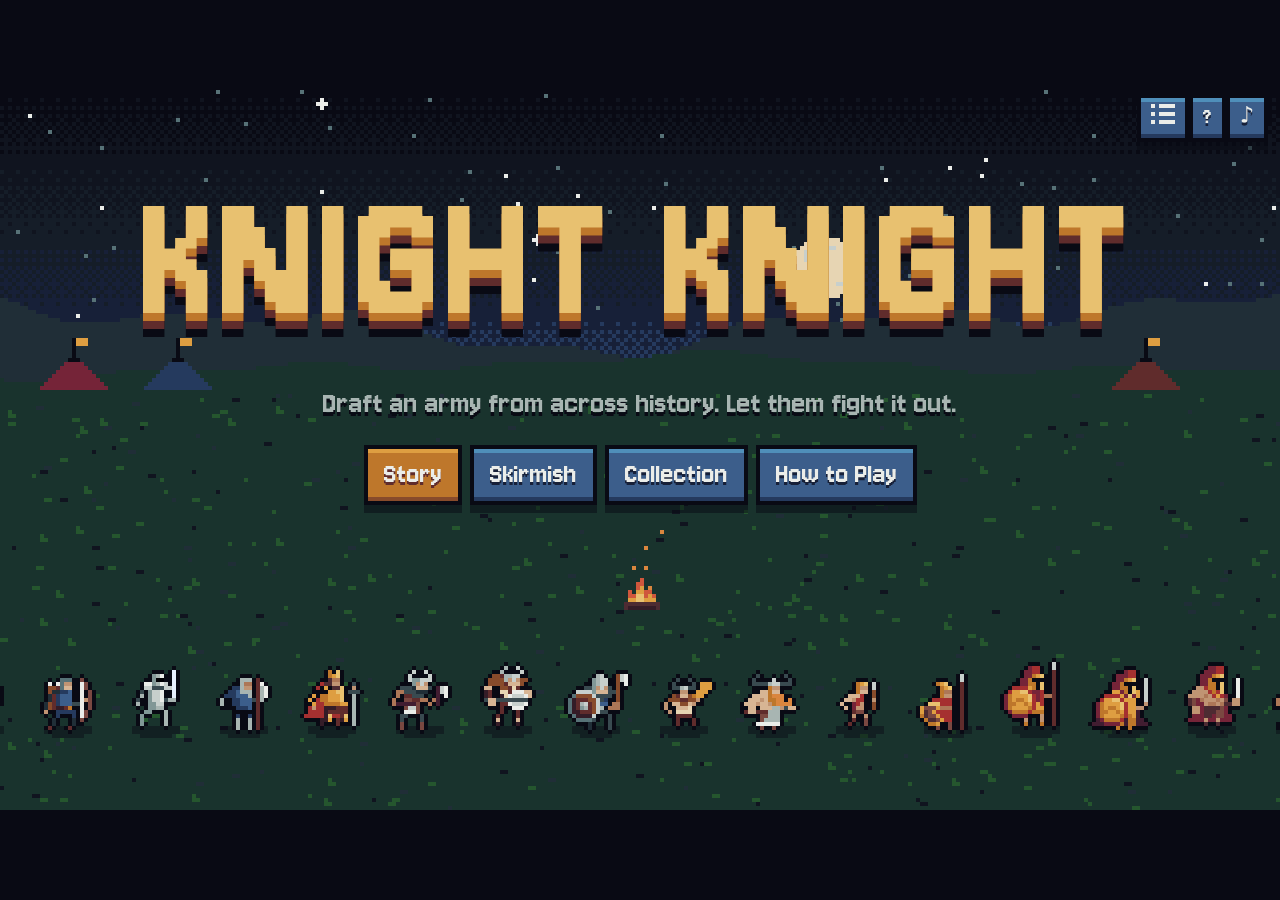
==== commit 9909a157: "Give the Gauls their own bonus, Furor, and park the Wild rule With all five Gauls drawn, the wild ru" ====
--- a/index.html
+++ b/index.html
@@ -283,9 +283,12 @@
   egypt:   {name:'Egyptians',color:'#e8c170', syn:'Afterlife',  tiers:['The first Egyptian to faint rises as a Mummy with half its stats.','Every Egyptian rises once as a Mummy with half its stats.']},
   roman:   {name:'Romans',   color:'#c65197', syn:'Drill',      tiers:['End of turn: a random Roman gains +1 health for good.','End of turn: every Roman gains +1 health for good.']},
   japan:   {name:'Japanese', color:'#df84a5', syn:'Bushido',    tiers:['Each Japanese unit deals +2 damage with its first attack.','Each Japanese unit deals +5 damage with its first attack.']},
-  gaul:    {name:'Gauls',    color:'#a8b5b2', syn:'Wild',       tiers:['Counts toward every army you field 2+ units of.','']},
+  gaul:    {name:'Gauls',    color:'#a8b5b2', syn:'Furor',      tiers:['After a Gaul attacks, it gains +2/+2.','After a Gaul attacks, it gains +4/+4.']},
 };
-const REAL_F = ['medieval','viking','spartan','egypt','roman','japan'];
+// An army can be flagged `wild:true` instead of having a bonus of its own (see synergies()). None is
+// today: the Gauls were wild until they got Furor, and the rule is kept for an army still to come.
+// REAL_F is the armies with a bonus; ARMIES is all of them.
+const ARMIES = Object.keys(FACTIONS), REAL_F = ARMIES.filter(f=>!FACTIONS[f].wild);
 
 const UNITS = {};
 function def(key,name,faction,tier,atk,hp,col,row,pos,ability,text,extra){
@@ -361,17 +364,17 @@
 def('sohei','Sohei','japan',4,3,6, 4,5, 2,'Ward','Start of battle: {the friend ahead blocks its|the 2 friends ahead block their|the 3 friends ahead block their} first hit.',
   {on:{start(u,B){const a=B.allies(u),i=a.indexOf(u),t=a.slice(Math.max(0,i-u.lvl),i);if(!t.length)return;B.say(u);t.forEach(x=>B.ward(x,1))}}});
 def('samurai','Samurai','japan',5,6,4, 1,5, 0,'Iaido','Strikes first: an enemy it fells cannot strike back. Attacks deal {+0|+3|+6} damage.',{iaido:true});
-// --- Gauls (wild) ---
-def('carnyx','Carnyx Player','gaul',1,1,2, 4,6, 2,'Rally','Wild. End of turn: give the friend ahead {+1|+2|+3} health for good.',
+// --- Gauls ---
+def('carnyx','Carnyx Player','gaul',1,1,2, 4,6, 2,'Rally','End of turn: give the friend ahead {+1|+2|+3} health for good.',
   {shop:{endTurn(u,P,rng,slot){for(let i=slot-1;i>=0;i--)if(P.team[i]){pbuff(P,P.team[i],0,lvlOf(u));break}}}});
-def('druid','Druid','gaul',2,2,3, 1,6, 2,'Omen','Wild. Start of battle: deal {3|6|9} damage to the enemy with the highest attack.',
+def('druid','Druid','gaul',2,2,3, 1,6, 2,'Omen','Start of battle: deal {3|6|9} damage to the enemy with the highest attack.',
   {on:{start(u,B){const f=B.foes(u);if(!f.length)return;B.say(u);B.shoot(u,[f.reduce((a,b)=>b.atk>a.atk?b:a)],3*u.lvl)}}});
-def('ambactus','Ambactus','gaul',3,3,5, 2,6, 1,'Paid in Gold','Wild. End of turn: if you have 2+ unspent gold, gain {+1/+1|+2/+2|+3/+3} for good.',
+def('ambactus','Ambactus','gaul',3,3,5, 2,6, 1,'Paid in Gold','End of turn: if you have 2+ unspent gold, gain {+1/+1|+2/+2|+3/+3} for good.',
   {shop:{endTurn(u,P){if(P.gold>=2){const l=lvlOf(u);pbuff(P,u,l,l)}}}});
-def('gaesatus','Gaesatus','gaul',4,5,5, 0,6, 0,'Frenzy','Wild. After attack: gain {+2|+4|+6} attack.',
+def('gaesatus','Gaesatus','gaul',4,5,5, 0,6, 0,'Frenzy','After attack: gain {+2|+4|+6} attack.',
   {on:{afterAttack(u,B){B.say(u);B.buff(u,2*u.lvl,0)}}});
-def('chieftain','Chieftain','gaul',5,4,5, 3,6, 0,'Confederation','Wild. Start of battle: gain {+1/+1|+2/+2|+3/+3} for each different army on your team.',
-  {on:{start(u,B){const n=new Set(B.allies(u).map(x=>x.def.faction)).size;B.say(u);B.buff(u,n*u.lvl,n*u.lvl)}}});
+def('chieftain','Chieftain','gaul',5,4,5, 3,6, 0,'Confederation','Start of battle: gain {+1/+1|+2/+2|+3/+3} for each other Gaul and each other army on your team.',
+  {on:{start(u,B){const o=B.allies(u).filter(x=>x!==u),n=o.filter(x=>x.def.faction==='gaul').length+new Set(o.map(x=>x.def.faction).filter(f=>f!=='gaul')).size;if(!n)return;B.say(u);B.buff(u,n*u.lvl,n*u.lvl)}}});
 
 const UNIT_KEYS = Object.keys(UNITS);
 
@@ -387,11 +390,12 @@
 };
 const ITEM_KEYS = Object.keys(ITEMS);
 
-// Gauls are wild: each adds +1 to every army that already has 2 real members (`w` = wilds counted).
-// They push a bonus to its next tier but cannot switch one on alone.
+// Units of a wild army each add +1 to every army that already has 2 real members (`w` = wilds counted)
+// and share those armies' bonuses. They push a bonus to its next tier but cannot switch one on alone.
+const isWild = f => !!FACTIONS[f].wild;
 function synergies(units){
   const real={}; let wild=0;
-  for(const u of units){ if(!u) continue; const f=UNITS[u.key].faction; if(f==='gaul') wild++; else real[f]=(real[f]||0)+1; }
+  for(const u of units){ if(!u) continue; const f=UNITS[u.key].faction; if(isWild(f)) wild++; else real[f]=(real[f]||0)+1; }
   const out={};
   for(const f in real){ const w=real[f]>=2?wild:0, n=real[f]+w; out[f]={n, w, lvl:n>=4?2:n>=2?1:0}; }
   return out;
@@ -481,7 +485,7 @@
   P.team.forEach((u,i)=>{ if(!u) return; const h=UNITS[u.key].shop; if(h&&h.endTurn) h.endTurn(u,P,rng,i); });
   const s=synergies(P.team).roman;
   if(s&&s.lvl){
-    const rs=P.team.filter(u=>u&&['roman','gaul'].includes(UNITS[u.key].faction));
+    const rs=P.team.filter(u=>{ const f=u&&UNITS[u.key].faction; return f==='roman'||(f&&isWild(f)); });
     (s.lvl>1?rs:[rng.pick(rs)]).forEach(u=>pbuff(P,u,0,1));
   }
 }
@@ -493,12 +497,12 @@
   [TA,TB].forEach((t,s)=>{
     const us=t.filter(Boolean), syn=synergies(us);
     sides[s]=us.map(u=>{const d=UNITS[u.key],l=lvlOf(u);return{id:++nid,key:u.key,def:d,side:s,atk:u.atk,hp:u.hp,hp0:u.hp,lvl:l,gear:u.gear||null,boss:!!u.boss,block:(d.blocks?l:0)+(u.gear==='shield'?1:0),dead:false,tb:rng()}});
-    meta[s]={syn,afterlife:syn.egypt?[0,1,9][syn.egypt.lvl]:0};
+    meta[s]={syn,afterlife:syn.egypt?[0,1,9][syn.egypt.lvl]:0,furor:0};
   });
   const snap=u=>({id:u.id,key:u.key,side:u.side,atk:u.atk,hp:u.hp,lvl:u.lvl,gear:u.gear,block:u.block,mummy:!!u.mummy,boss:!!u.boss});
   const alive=L=>L.filter(u=>!u.dead);
   // synergy level `u` enjoys for faction f (0 if none)
-  const sl=(u,f)=>{const s=meta[u.side].syn[f];if(!s||u.mummy)return 0;const uf=u.def.faction;return(uf===f||uf==='gaul')?s.lvl:0};
+  const sl=(u,f)=>{const s=meta[u.side].syn[f];if(!s||u.mummy)return 0;const uf=u.def.faction;return(uf===f||isWild(uf))?s.lvl:0};
   const trig=(u,n,a,b)=>{const f=u.def.on&&u.def.on[n];if(f)f(u,B,a,b)};
 
   function hit(t,amt,src,q){
@@ -516,7 +520,7 @@
     i=Math.min(i,L.length); L.splice(i,0,u); ev.push({t:'summon',side,index:i,unit:snap(u)}); return u;
   }
   const B={rng,
-    foes:u=>alive(sides[1-u.side]), allies:u=>alive(sides[u.side]), isF:(u,f)=>!u.mummy&&(u.def.faction===f||(u.def.faction==='gaul'&&!!(meta[u.side].syn[f]&&meta[u.side].syn[f].w))),
+    foes:u=>alive(sides[1-u.side]), allies:u=>alive(sides[u.side]), isF:(u,f)=>!u.mummy&&(u.def.faction===f||(isWild(u.def.faction)&&!!(meta[u.side].syn[f]&&meta[u.side].syn[f].w))),
     say(u){ev.push({t:'ability',id:u.id,name:u.def.ability})},
     buff(u,da,dh,q){ if(u.dead) return; const a0=u.atk,h0=u.hp; u.atk=Math.max(1,Math.min(CAP,u.atk+da)); u.hp=Math.min(CAP,u.hp+dh); ev.push({t:'buff',id:u.id,da:u.atk-a0,dh:u.hp-h0,atk:u.atk,hp:u.hp,q:!!q}); },
     buffAll(us,da,dh){us.forEach((x,i)=>B.buff(x,da,dh,i<us.length-1))},
@@ -561,6 +565,8 @@
     else { hit(b,da,a,true); hit(a,db,b); }
     for(const s of [sides[0][1],sides[1][1]]) if(s&&!s.dead) trig(s,'friendAheadAttacks');
     for(const u of [a,b]) if(!u.dead) trig(u,'afterAttack');
+    // Furor: a Gaul that attacked and is still standing comes out of it bigger (`again` = already called out this battle)
+    [a,b].filter(u=>!u.dead&&sl(u,'gaul')).forEach((u,i,us)=>{ const n=2*sl(u,'gaul'); ev.push({t:'syn',side:u.side,f:'gaul',again:meta[u.side].furor++>0}); B.buff(u,n,n,i<us.length-1); });
     if(b.dead&&!a.dead) trig(a,'knockout');
     if(a.dead&&!b.dead) trig(b,'knockout');
     resolve();
@@ -571,7 +577,7 @@
 }
 
 // ---------- opponents: a greedy bot that plays the same shop as you ----------
-function unitValue(u,fav){const d=UNITS[u.key];return u.atk+u.hp+d.tier*3+u.xp*2+(d.faction===fav||d.faction==='gaul'?4:0)+(u.gear?2:0)}
+function unitValue(u,fav){const d=UNITS[u.key];return u.atk+u.hp+d.tier*3+u.xp*2+(d.faction===fav||isWild(d.faction)?4:0)+(u.gear?2:0)}
 function arrange(P){
   const us=P.team.filter(Boolean).sort((a,b)=>UNITS[a.key].pos-UNITS[b.key].pos||b.hp-a.hp);
   P.team=[0,1,2,3,4].map(i=>us[i]||null);
@@ -582,7 +588,7 @@
     let best=null; const consider=c=>{if(!best||c.sc>best.sc)best=c};
     if(P.gold>=COST){
       P.shop.forEach((s,i)=>{
-        const d=UNITS[s.u.key], base=d.tier*2+(d.faction===fav||d.faction==='gaul'?5:0)+rng()*2;
+        const d=UNITS[s.u.key], base=d.tier*2+(d.faction===fav||isWild(d.faction)?5:0)+rng()*2;
         const dup=P.team.findIndex(x=>canMerge(x,s.u)), empty=P.team.filter(Boolean).length<P.cap?P.team.indexOf(null):-1;
         if(dup>=0) consider({k:'buy',i,slot:dup,sc:base+5});
         else if(empty>=0) consider({k:'buy',i,slot:empty,sc:base+4});
@@ -623,8 +629,8 @@
   const fav=foe.fav||rng.pick(REAL_F), P=newPlayer({pool:foe.pool,fast:foe.fast,cap:foe.cap}), waste=foe.gold!=null?-foe.gold:rng.int(3);
   for(let t=1;t<=turn;t++){ P.turn=t; startTurn(P,rng); P.gold=Math.max(3,P.gold-waste); botShop(P,rng,fav); endTurn(P,rng); P.fx.length=0; }
   // name the army after whatever it actually ended up fielding
-  const n={}; P.team.forEach(u=>{ if(u){ const f=UNITS[u.key].faction; if(f!=='gaul') n[f]=(n[f]||0)+1; } });
-  const army=fav==='gaul'?'gaul':REAL_F.reduce((a,f)=>(n[f]||0)>(n[a]||0)?f:a,fav);
+  const n={}; P.team.forEach(u=>{ if(u){ const f=UNITS[u.key].faction; if(!isWild(f)) n[f]=(n[f]||0)+1; } });
+  const army=isWild(fav)?fav:REAL_F.reduce((a,f)=>(n[f]||0)>(n[a]||0)?f:a,fav);
   let name=rng.pick(ARMY_NAMES[army]);
   if(foe.boss){
     // the region's leader joins the last battle: tougher than a recruit, taking the weakest unit's place
@@ -646,7 +652,7 @@
   rome:  {name:'Rome',         army:'roman',    x:129, y:88,  wins:3, danger:1, cap:3, gold:-3, boss:['caesar','Caesar',2],          blurb:'All roads lead here, and a legion guards every one.'},
   sparta:{name:'Sparta',       army:'spartan',  x:153, y:101, wins:4, danger:2, cap:4, gold:-5, boss:['leonidas','King Leonidas',2], blurb:'A city without walls. Its men are the walls.'},
   egypt: {name:'Thebes',       army:'egypt',    x:166, y:121, wins:4, danger:3, cap:4, gold:-2, boss:['pharaoh','The Pharaoh',1],    blurb:'In the valley of the kings, the dead do not rest.'},
-  gaul:  {name:'Alesia',       army:'gaul',     x:102, y:90,  wins:5, danger:3, cap:4, gold:-1, boss:['chieftain','Vercingetorix',3], blurb:'Behind the palisade, the tribes and every ally they could call follow one chief.'},
+  gaul:  {name:'Alesia',       army:'gaul',     x:102, y:90,  wins:5, danger:3, cap:4, gold:-5, boss:['chieftain','Vercingetorix',3], blurb:'Behind the palisade, every tribe of Gaul follows one chief.'},
   japan: {name:'Kyoto',        army:'japan',    x:290, y:82,  wins:5, danger:4, cap:5, gold:-2, boss:['samurai','The Shogun',0],     blurb:'At the edge of the map, the Shogun waits beneath the blossoms.'},
 };
 // [from, to, waypoint x, waypoint y]
@@ -662,7 +668,7 @@
 }
 function storyFoe(P){
   const R=REGIONS[P.story];
-  return {fav:R.army,pool:R.army==='gaul'?null:armyUnits(R.army),fast:true,gold:R.gold,cap:R.cap,boss:P.wins>=P.goal-1?{key:R.boss[0],name:R.boss[1],bonus:R.boss[2]}:null};
+  return {fav:R.army,pool:isWild(R.army)?null:armyUnits(R.army),fast:true,gold:R.gold,cap:R.cap,boss:P.wins>=P.goal-1?{key:R.boss[0],name:R.boss[1],bonus:R.boss[2]}:null};
 }
 // shortest walk from where you stand to `to`, passing only through conquered regions
 function storyPath(S,to){
@@ -682,7 +688,7 @@
 const $=id=>document.getElementById(id);
 const cv=$('cv'), g=cv.getContext('2d'), fxg=$('fxc').getContext('2d'); g.imageSmoothingEnabled=false;
 const SAVE_KEY='knightknight.v1', STORY_KEY='knightknight.story.v1';
-const SPRITE_FALLBACK='[data-uri]';
+const SPRITE_FALLBACK='[data-uri]';
 const CALM=matchMedia('(prefers-reduced-motion: reduce)').matches;
 const rnd=(a,b)=>a+Math.random()*(b-a);
 
@@ -1256,7 +1262,7 @@
     floater(u.x,FIELD_Y-27,u.mummy?'MUMMY':'RETURNS','buff'); sfx('summon'); await wait(380); },
   async order(e){ const L=BV.views[e.side]; L.sort((a,b)=>e.ids.indexOf(a.id)-e.ids.indexOf(b.id)); layout(e.side); const u=view(e.kicked);
     if(u){ tween(u,'oy',-18,180,()=>tween(u,'oy',0,180,()=>dust(u.tx,FIELD_Y,5,THEMES[G.theme].dust))); spark(u.x,FIELD_Y-9,'#e8c170'); } shake(2.5,220); sfx('bighit'); await wait(430); },
-  async syn(e){ const f=FACTIONS[e.f]; floater(e.side?232:88,FIELD_Y-40,f.syn.toUpperCase(),'syn',f.color); chipFire(e.side,e.f); },
+  async syn(e){ const f=FACTIONS[e.f]; if(!e.again) floater(e.side?232:88,FIELD_Y-40,f.syn.toUpperCase(),'syn',f.color); chipFire(e.side,e.f); },
   async end(){ BV.views.forEach(L=>L.forEach(u=>u.cheer=T.clock)); await wait(520); },
 };
 async function playBattle(sim){
@@ -1397,7 +1403,7 @@
     $('mapProg').textContent=`${S.conquered.length-1} of ${REGION_KEYS.length} lands conquered`;
     $('maplbls').innerHTML=Object.keys(REGIONS).map(id=>{ const R=REGIONS[id], done=S.conquered.includes(id), o=open.includes(id); return `<div class="maplbl ${done?'done':o?'':'lock'}" style="left:calc(var(--u)*${R.x});top:calc(var(--u)*${R.y+5})">${R.name}</div>`; }).join('');
     const have=S.conquered.map(c=>REGIONS[c].army);
-    $('crests').innerHTML='<span>YOUR ARMIES</span>'+[...REAL_F,'gaul'].map(a=>`<i class="${have.includes(a)?'':'off'} ${G.map.fresh&&REGIONS[G.map.fresh].army===a?'new':''}" style="--c:${FACTIONS[a].color}" title="${FACTIONS[a].name}"></i>`).join('');
+    $('crests').innerHTML='<span>YOUR ARMIES</span>'+ARMIES.map(a=>`<i class="${have.includes(a)?'':'off'} ${G.map.fresh&&REGIONS[G.map.fresh].army===a?'new':''}" style="--c:${FACTIONS[a].color}" title="${FACTIONS[a].name}"></i>`).join('');
     $('mapcard').innerHTML=mapCard();
   }
   refreshInfo();
@@ -1641,7 +1647,7 @@
 function modal(html){ $('modalBox').innerHTML=html; $('modal').classList.add('hide'); void $('modal').offsetWidth; show('modal',true); }
 function closeModal(){ show('modal',false); }
 // ---------- collection: every army, unit and item on one screen ----------
-const COLL_TABS=[...REAL_F,'gaul','items'];
+const COLL_TABS=[...ARMIES,'items'];
 const fmtAll=text=>text.replace(/\{([^}]+)\}/g,(m,s)=>`<b>${s.split('|').join(' / ')}</b>`);
 let collTab='medieval';
 function collection(tab){
@@ -1669,7 +1675,7 @@
 <li><b>Recruit.</b> You get 10 gold a turn. Drag a card from your hand onto your line: units and supplies cost ${COST}, and a fresh hand costs 1.</li>
 <li><b>Arrange.</b> Drag units to reorder them. The <b>front</b> of your line is on the right and fights first.</li>
 <li><b>Merge.</b> Drop a unit on its twin to combine them. Three copies make level 2, six make level 3, and abilities grow with each level. A gold arrow on a card means it would merge with a unit you field.</li>
-<li><b>Armies.</b> Field 2 or 4 units from the same army to switch on its bonus. Gauls count toward every army you already field 2 of.</li>
+<li><b>Armies.</b> Field 2 or 4 units from the same army to switch on its bonus.</li>
 <li><b>Story.</b> Start with the Medieval army and march across the map. Win a land's battles and beat its champion to add its army to your recruits.</li>
 <li><b>Skirmish.</b> Every army from the start. Win ${WINS} battles before you lose ${LIVES} lives.</li>
 <li><b>Freeze.</b> A frozen card stays in your hand through rolls and into the next turn, for free. Select a card and press Freeze, right-click it, or point at it and press F. Do the same again to thaw it.</li>
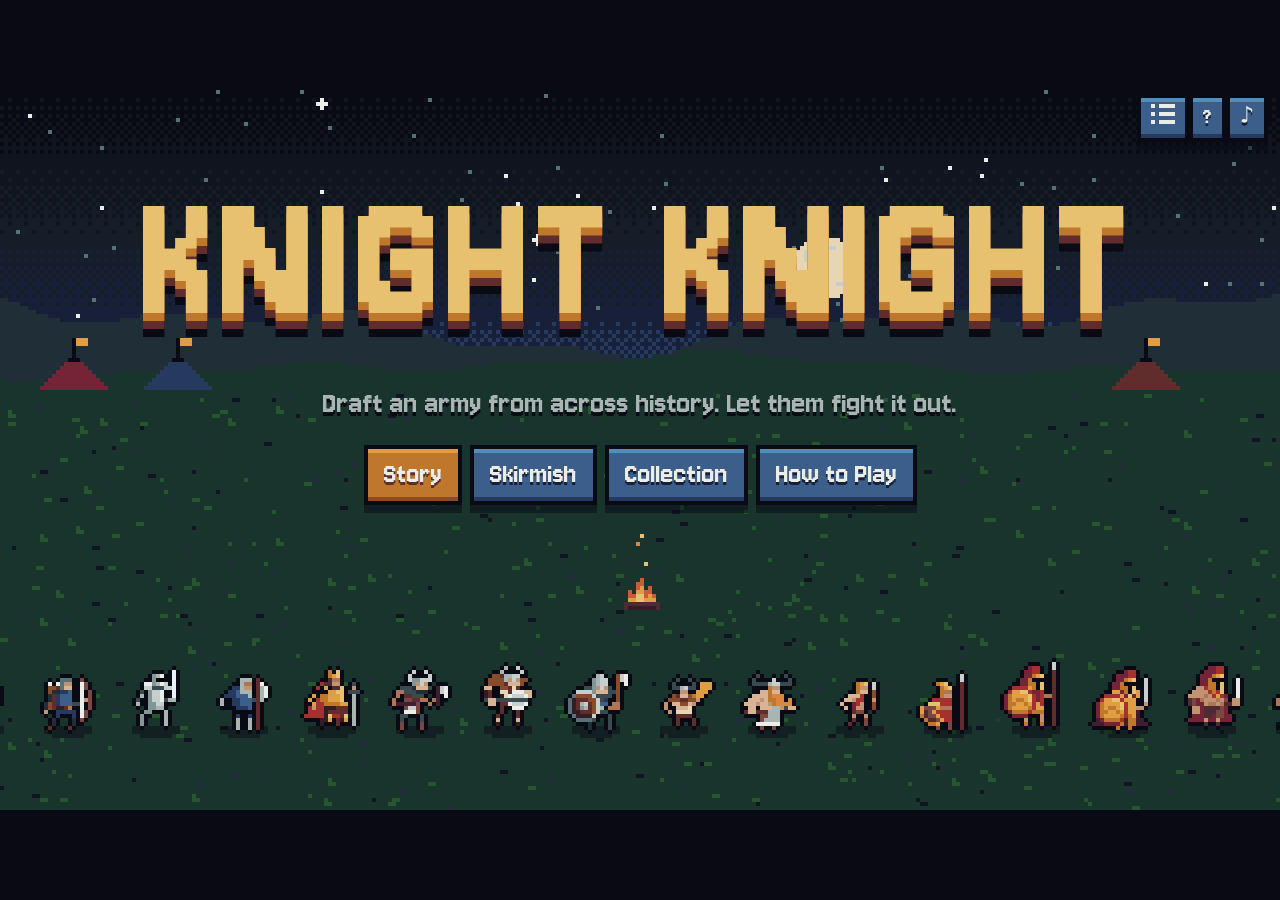
==== commit ef3dd802: "Touch up the Chieftain and Carnyx Player sprites Shading only: both keep their silhouettes and their" ====
--- a/index.html
+++ b/index.html
@@ -283,12 +283,9 @@
   egypt:   {name:'Egyptians',color:'#e8c170', syn:'Afterlife',  tiers:['The first Egyptian to faint rises as a Mummy with half its stats.','Every Egyptian rises once as a Mummy with half its stats.']},
   roman:   {name:'Romans',   color:'#c65197', syn:'Drill',      tiers:['End of turn: a random Roman gains +1 health for good.','End of turn: every Roman gains +1 health for good.']},
   japan:   {name:'Japanese', color:'#df84a5', syn:'Bushido',    tiers:['Each Japanese unit deals +2 damage with its first attack.','Each Japanese unit deals +5 damage with its first attack.']},
-  gaul:    {name:'Gauls',    color:'#a8b5b2', syn:'Furor',      tiers:['After a Gaul attacks, it gains +2/+2.','After a Gaul attacks, it gains +4/+4.']},
+  gaul:    {name:'Gauls',    color:'#a8b5b2', syn:'Wild',       tiers:['Counts toward every army you field 2+ units of.','']},
 };
-// An army can be flagged `wild:true` instead of having a bonus of its own (see synergies()). None is
-// today: the Gauls were wild until they got Furor, and the rule is kept for an army still to come.
-// REAL_F is the armies with a bonus; ARMIES is all of them.
-const ARMIES = Object.keys(FACTIONS), REAL_F = ARMIES.filter(f=>!FACTIONS[f].wild);
+const REAL_F = ['medieval','viking','spartan','egypt','roman','japan'];
 
 const UNITS = {};
 function def(key,name,faction,tier,atk,hp,col,row,pos,ability,text,extra){
@@ -364,17 +361,17 @@
 def('sohei','Sohei','japan',4,3,6, 4,5, 2,'Ward','Start of battle: {the friend ahead blocks its|the 2 friends ahead block their|the 3 friends ahead block their} first hit.',
   {on:{start(u,B){const a=B.allies(u),i=a.indexOf(u),t=a.slice(Math.max(0,i-u.lvl),i);if(!t.length)return;B.say(u);t.forEach(x=>B.ward(x,1))}}});
 def('samurai','Samurai','japan',5,6,4, 1,5, 0,'Iaido','Strikes first: an enemy it fells cannot strike back. Attacks deal {+0|+3|+6} damage.',{iaido:true});
-// --- Gauls ---
-def('carnyx','Carnyx Player','gaul',1,1,2, 4,6, 2,'Rally','End of turn: give the friend ahead {+1|+2|+3} health for good.',
+// --- Gauls (wild) ---
+def('carnyx','Carnyx Player','gaul',1,1,2, 4,6, 2,'Rally','Wild. End of turn: give the friend ahead {+1|+2|+3} health for good.',
   {shop:{endTurn(u,P,rng,slot){for(let i=slot-1;i>=0;i--)if(P.team[i]){pbuff(P,P.team[i],0,lvlOf(u));break}}}});
-def('druid','Druid','gaul',2,2,3, 1,6, 2,'Omen','Start of battle: deal {3|6|9} damage to the enemy with the highest attack.',
+def('druid','Druid','gaul',2,2,3, 1,6, 2,'Omen','Wild. Start of battle: deal {3|6|9} damage to the enemy with the highest attack.',
   {on:{start(u,B){const f=B.foes(u);if(!f.length)return;B.say(u);B.shoot(u,[f.reduce((a,b)=>b.atk>a.atk?b:a)],3*u.lvl)}}});
-def('ambactus','Ambactus','gaul',3,3,5, 2,6, 1,'Paid in Gold','End of turn: if you have 2+ unspent gold, gain {+1/+1|+2/+2|+3/+3} for good.',
+def('ambactus','Ambactus','gaul',3,3,5, 2,6, 1,'Paid in Gold','Wild. End of turn: if you have 2+ unspent gold, gain {+1/+1|+2/+2|+3/+3} for good.',
   {shop:{endTurn(u,P){if(P.gold>=2){const l=lvlOf(u);pbuff(P,u,l,l)}}}});
-def('gaesatus','Gaesatus','gaul',4,5,5, 0,6, 0,'Frenzy','After attack: gain {+2|+4|+6} attack.',
+def('gaesatus','Gaesatus','gaul',4,5,5, 0,6, 0,'Frenzy','Wild. After attack: gain {+2|+4|+6} attack.',
   {on:{afterAttack(u,B){B.say(u);B.buff(u,2*u.lvl,0)}}});
-def('chieftain','Chieftain','gaul',5,4,5, 3,6, 0,'Confederation','Start of battle: gain {+1/+1|+2/+2|+3/+3} for each other Gaul and each other army on your team.',
-  {on:{start(u,B){const o=B.allies(u).filter(x=>x!==u),n=o.filter(x=>x.def.faction==='gaul').length+new Set(o.map(x=>x.def.faction).filter(f=>f!=='gaul')).size;if(!n)return;B.say(u);B.buff(u,n*u.lvl,n*u.lvl)}}});
+def('chieftain','Chieftain','gaul',5,4,5, 3,6, 0,'Confederation','Wild. Start of battle: gain {+1/+1|+2/+2|+3/+3} for each different army on your team.',
+  {on:{start(u,B){const n=new Set(B.allies(u).map(x=>x.def.faction)).size;B.say(u);B.buff(u,n*u.lvl,n*u.lvl)}}});
 
 const UNIT_KEYS = Object.keys(UNITS);
 
@@ -390,12 +387,11 @@
 };
 const ITEM_KEYS = Object.keys(ITEMS);
 
-// Units of a wild army each add +1 to every army that already has 2 real members (`w` = wilds counted)
-// and share those armies' bonuses. They push a bonus to its next tier but cannot switch one on alone.
-const isWild = f => !!FACTIONS[f].wild;
+// Gauls are wild: each adds +1 to every army that already has 2 real members (`w` = wilds counted).
+// They push a bonus to its next tier but cannot switch one on alone.
 function synergies(units){
   const real={}; let wild=0;
-  for(const u of units){ if(!u) continue; const f=UNITS[u.key].faction; if(isWild(f)) wild++; else real[f]=(real[f]||0)+1; }
+  for(const u of units){ if(!u) continue; const f=UNITS[u.key].faction; if(f==='gaul') wild++; else real[f]=(real[f]||0)+1; }
   const out={};
   for(const f in real){ const w=real[f]>=2?wild:0, n=real[f]+w; out[f]={n, w, lvl:n>=4?2:n>=2?1:0}; }
   return out;
@@ -485,7 +481,7 @@
   P.team.forEach((u,i)=>{ if(!u) return; const h=UNITS[u.key].shop; if(h&&h.endTurn) h.endTurn(u,P,rng,i); });
   const s=synergies(P.team).roman;
   if(s&&s.lvl){
-    const rs=P.team.filter(u=>{ const f=u&&UNITS[u.key].faction; return f==='roman'||(f&&isWild(f)); });
+    const rs=P.team.filter(u=>u&&['roman','gaul'].includes(UNITS[u.key].faction));
     (s.lvl>1?rs:[rng.pick(rs)]).forEach(u=>pbuff(P,u,0,1));
   }
 }
@@ -497,12 +493,12 @@
   [TA,TB].forEach((t,s)=>{
     const us=t.filter(Boolean), syn=synergies(us);
     sides[s]=us.map(u=>{const d=UNITS[u.key],l=lvlOf(u);return{id:++nid,key:u.key,def:d,side:s,atk:u.atk,hp:u.hp,hp0:u.hp,lvl:l,gear:u.gear||null,boss:!!u.boss,block:(d.blocks?l:0)+(u.gear==='shield'?1:0),dead:false,tb:rng()}});
-    meta[s]={syn,afterlife:syn.egypt?[0,1,9][syn.egypt.lvl]:0,furor:0};
+    meta[s]={syn,afterlife:syn.egypt?[0,1,9][syn.egypt.lvl]:0};
   });
   const snap=u=>({id:u.id,key:u.key,side:u.side,atk:u.atk,hp:u.hp,lvl:u.lvl,gear:u.gear,block:u.block,mummy:!!u.mummy,boss:!!u.boss});
   const alive=L=>L.filter(u=>!u.dead);
   // synergy level `u` enjoys for faction f (0 if none)
-  const sl=(u,f)=>{const s=meta[u.side].syn[f];if(!s||u.mummy)return 0;const uf=u.def.faction;return(uf===f||isWild(uf))?s.lvl:0};
+  const sl=(u,f)=>{const s=meta[u.side].syn[f];if(!s||u.mummy)return 0;const uf=u.def.faction;return(uf===f||uf==='gaul')?s.lvl:0};
   const trig=(u,n,a,b)=>{const f=u.def.on&&u.def.on[n];if(f)f(u,B,a,b)};
 
   function hit(t,amt,src,q){
@@ -520,7 +516,7 @@
     i=Math.min(i,L.length); L.splice(i,0,u); ev.push({t:'summon',side,index:i,unit:snap(u)}); return u;
   }
   const B={rng,
-    foes:u=>alive(sides[1-u.side]), allies:u=>alive(sides[u.side]), isF:(u,f)=>!u.mummy&&(u.def.faction===f||(isWild(u.def.faction)&&!!(meta[u.side].syn[f]&&meta[u.side].syn[f].w))),
+    foes:u=>alive(sides[1-u.side]), allies:u=>alive(sides[u.side]), isF:(u,f)=>!u.mummy&&(u.def.faction===f||(u.def.faction==='gaul'&&!!(meta[u.side].syn[f]&&meta[u.side].syn[f].w))),
     say(u){ev.push({t:'ability',id:u.id,name:u.def.ability})},
     buff(u,da,dh,q){ if(u.dead) return; const a0=u.atk,h0=u.hp; u.atk=Math.max(1,Math.min(CAP,u.atk+da)); u.hp=Math.min(CAP,u.hp+dh); ev.push({t:'buff',id:u.id,da:u.atk-a0,dh:u.hp-h0,atk:u.atk,hp:u.hp,q:!!q}); },
     buffAll(us,da,dh){us.forEach((x,i)=>B.buff(x,da,dh,i<us.length-1))},
@@ -565,8 +561,6 @@
     else { hit(b,da,a,true); hit(a,db,b); }
     for(const s of [sides[0][1],sides[1][1]]) if(s&&!s.dead) trig(s,'friendAheadAttacks');
     for(const u of [a,b]) if(!u.dead) trig(u,'afterAttack');
-    // Furor: a Gaul that attacked and is still standing comes out of it bigger (`again` = already called out this battle)
-    [a,b].filter(u=>!u.dead&&sl(u,'gaul')).forEach((u,i,us)=>{ const n=2*sl(u,'gaul'); ev.push({t:'syn',side:u.side,f:'gaul',again:meta[u.side].furor++>0}); B.buff(u,n,n,i<us.length-1); });
     if(b.dead&&!a.dead) trig(a,'knockout');
     if(a.dead&&!b.dead) trig(b,'knockout');
     resolve();
@@ -577,7 +571,7 @@
 }
 
 // ---------- opponents: a greedy bot that plays the same shop as you ----------
-function unitValue(u,fav){const d=UNITS[u.key];return u.atk+u.hp+d.tier*3+u.xp*2+(d.faction===fav||isWild(d.faction)?4:0)+(u.gear?2:0)}
+function unitValue(u,fav){const d=UNITS[u.key];return u.atk+u.hp+d.tier*3+u.xp*2+(d.faction===fav||d.faction==='gaul'?4:0)+(u.gear?2:0)}
 function arrange(P){
   const us=P.team.filter(Boolean).sort((a,b)=>UNITS[a.key].pos-UNITS[b.key].pos||b.hp-a.hp);
   P.team=[0,1,2,3,4].map(i=>us[i]||null);
@@ -588,7 +582,7 @@
     let best=null; const consider=c=>{if(!best||c.sc>best.sc)best=c};
     if(P.gold>=COST){
       P.shop.forEach((s,i)=>{
-        const d=UNITS[s.u.key], base=d.tier*2+(d.faction===fav||isWild(d.faction)?5:0)+rng()*2;
+        const d=UNITS[s.u.key], base=d.tier*2+(d.faction===fav||d.faction==='gaul'?5:0)+rng()*2;
         const dup=P.team.findIndex(x=>canMerge(x,s.u)), empty=P.team.filter(Boolean).length<P.cap?P.team.indexOf(null):-1;
         if(dup>=0) consider({k:'buy',i,slot:dup,sc:base+5});
         else if(empty>=0) consider({k:'buy',i,slot:empty,sc:base+4});
@@ -629,8 +623,8 @@
   const fav=foe.fav||rng.pick(REAL_F), P=newPlayer({pool:foe.pool,fast:foe.fast,cap:foe.cap}), waste=foe.gold!=null?-foe.gold:rng.int(3);
   for(let t=1;t<=turn;t++){ P.turn=t; startTurn(P,rng); P.gold=Math.max(3,P.gold-waste); botShop(P,rng,fav); endTurn(P,rng); P.fx.length=0; }
   // name the army after whatever it actually ended up fielding
-  const n={}; P.team.forEach(u=>{ if(u){ const f=UNITS[u.key].faction; if(!isWild(f)) n[f]=(n[f]||0)+1; } });
-  const army=isWild(fav)?fav:REAL_F.reduce((a,f)=>(n[f]||0)>(n[a]||0)?f:a,fav);
+  const n={}; P.team.forEach(u=>{ if(u){ const f=UNITS[u.key].faction; if(f!=='gaul') n[f]=(n[f]||0)+1; } });
+  const army=fav==='gaul'?'gaul':REAL_F.reduce((a,f)=>(n[f]||0)>(n[a]||0)?f:a,fav);
   let name=rng.pick(ARMY_NAMES[army]);
   if(foe.boss){
     // the region's leader joins the last battle: tougher than a recruit, taking the weakest unit's place
@@ -652,7 +646,7 @@
   rome:  {name:'Rome',         army:'roman',    x:129, y:88,  wins:3, danger:1, cap:3, gold:-3, boss:['caesar','Caesar',2],          blurb:'All roads lead here, and a legion guards every one.'},
   sparta:{name:'Sparta',       army:'spartan',  x:153, y:101, wins:4, danger:2, cap:4, gold:-5, boss:['leonidas','King Leonidas',2], blurb:'A city without walls. Its men are the walls.'},
   egypt: {name:'Thebes',       army:'egypt',    x:166, y:121, wins:4, danger:3, cap:4, gold:-2, boss:['pharaoh','The Pharaoh',1],    blurb:'In the valley of the kings, the dead do not rest.'},
-  gaul:  {name:'Alesia',       army:'gaul',     x:102, y:90,  wins:5, danger:3, cap:4, gold:-5, boss:['chieftain','Vercingetorix',3], blurb:'Behind the palisade, every tribe of Gaul follows one chief.'},
+  gaul:  {name:'Alesia',       army:'gaul',     x:102, y:90,  wins:5, danger:3, cap:4, gold:-1, boss:['chieftain','Vercingetorix',3], blurb:'Behind the palisade, the tribes and every ally they could call follow one chief.'},
   japan: {name:'Kyoto',        army:'japan',    x:290, y:82,  wins:5, danger:4, cap:5, gold:-2, boss:['samurai','The Shogun',0],     blurb:'At the edge of the map, the Shogun waits beneath the blossoms.'},
 };
 // [from, to, waypoint x, waypoint y]
@@ -668,7 +662,7 @@
 }
 function storyFoe(P){
   const R=REGIONS[P.story];
-  return {fav:R.army,pool:isWild(R.army)?null:armyUnits(R.army),fast:true,gold:R.gold,cap:R.cap,boss:P.wins>=P.goal-1?{key:R.boss[0],name:R.boss[1],bonus:R.boss[2]}:null};
+  return {fav:R.army,pool:R.army==='gaul'?null:armyUnits(R.army),fast:true,gold:R.gold,cap:R.cap,boss:P.wins>=P.goal-1?{key:R.boss[0],name:R.boss[1],bonus:R.boss[2]}:null};
 }
 // shortest walk from where you stand to `to`, passing only through conquered regions
 function storyPath(S,to){
@@ -1262,7 +1256,7 @@
     floater(u.x,FIELD_Y-27,u.mummy?'MUMMY':'RETURNS','buff'); sfx('summon'); await wait(380); },
   async order(e){ const L=BV.views[e.side]; L.sort((a,b)=>e.ids.indexOf(a.id)-e.ids.indexOf(b.id)); layout(e.side); const u=view(e.kicked);
     if(u){ tween(u,'oy',-18,180,()=>tween(u,'oy',0,180,()=>dust(u.tx,FIELD_Y,5,THEMES[G.theme].dust))); spark(u.x,FIELD_Y-9,'#e8c170'); } shake(2.5,220); sfx('bighit'); await wait(430); },
-  async syn(e){ const f=FACTIONS[e.f]; if(!e.again) floater(e.side?232:88,FIELD_Y-40,f.syn.toUpperCase(),'syn',f.color); chipFire(e.side,e.f); },
+  async syn(e){ const f=FACTIONS[e.f]; floater(e.side?232:88,FIELD_Y-40,f.syn.toUpperCase(),'syn',f.color); chipFire(e.side,e.f); },
   async end(){ BV.views.forEach(L=>L.forEach(u=>u.cheer=T.clock)); await wait(520); },
 };
 async function playBattle(sim){
@@ -1403,7 +1397,7 @@
     $('mapProg').textContent=`${S.conquered.length-1} of ${REGION_KEYS.length} lands conquered`;
     $('maplbls').innerHTML=Object.keys(REGIONS).map(id=>{ const R=REGIONS[id], done=S.conquered.includes(id), o=open.includes(id); return `<div class="maplbl ${done?'done':o?'':'lock'}" style="left:calc(var(--u)*${R.x});top:calc(var(--u)*${R.y+5})">${R.name}</div>`; }).join('');
     const have=S.conquered.map(c=>REGIONS[c].army);
-    $('crests').innerHTML='<span>YOUR ARMIES</span>'+ARMIES.map(a=>`<i class="${have.includes(a)?'':'off'} ${G.map.fresh&&REGIONS[G.map.fresh].army===a?'new':''}" style="--c:${FACTIONS[a].color}" title="${FACTIONS[a].name}"></i>`).join('');
+    $('crests').innerHTML='<span>YOUR ARMIES</span>'+[...REAL_F,'gaul'].map(a=>`<i class="${have.includes(a)?'':'off'} ${G.map.fresh&&REGIONS[G.map.fresh].army===a?'new':''}" style="--c:${FACTIONS[a].color}" title="${FACTIONS[a].name}"></i>`).join('');
     $('mapcard').innerHTML=mapCard();
   }
   refreshInfo();
@@ -1647,7 +1641,7 @@
 function modal(html){ $('modalBox').innerHTML=html; $('modal').classList.add('hide'); void $('modal').offsetWidth; show('modal',true); }
 function closeModal(){ show('modal',false); }
 // ---------- collection: every army, unit and item on one screen ----------
-const COLL_TABS=[...ARMIES,'items'];
+const COLL_TABS=[...REAL_F,'gaul','items'];
 const fmtAll=text=>text.replace(/\{([^}]+)\}/g,(m,s)=>`<b>${s.split('|').join(' / ')}</b>`);
 let collTab='medieval';
 function collection(tab){
@@ -1675,7 +1669,7 @@
 <li><b>Recruit.</b> You get 10 gold a turn. Drag a card from your hand onto your line: units and supplies cost ${COST}, and a fresh hand costs 1.</li>
 <li><b>Arrange.</b> Drag units to reorder them. The <b>front</b> of your line is on the right and fights first.</li>
 <li><b>Merge.</b> Drop a unit on its twin to combine them. Three copies make level 2, six make level 3, and abilities grow with each level. A gold arrow on a card means it would merge with a unit you field.</li>
-<li><b>Armies.</b> Field 2 or 4 units from the same army to switch on its bonus.</li>
+<li><b>Armies.</b> Field 2 or 4 units from the same army to switch on its bonus. Gauls count toward every army you already field 2 of.</li>
 <li><b>Story.</b> Start with the Medieval army and march across the map. Win a land's battles and beat its champion to add its army to your recruits.</li>
 <li><b>Skirmish.</b> Every army from the start. Win ${WINS} battles before you lose ${LIVES} lives.</li>
 <li><b>Freeze.</b> A frozen card stays in your hand through rolls and into the next turn, for free. Select a card and press Freeze, right-click it, or point at it and press F. Do the same again to thaw it.</li>
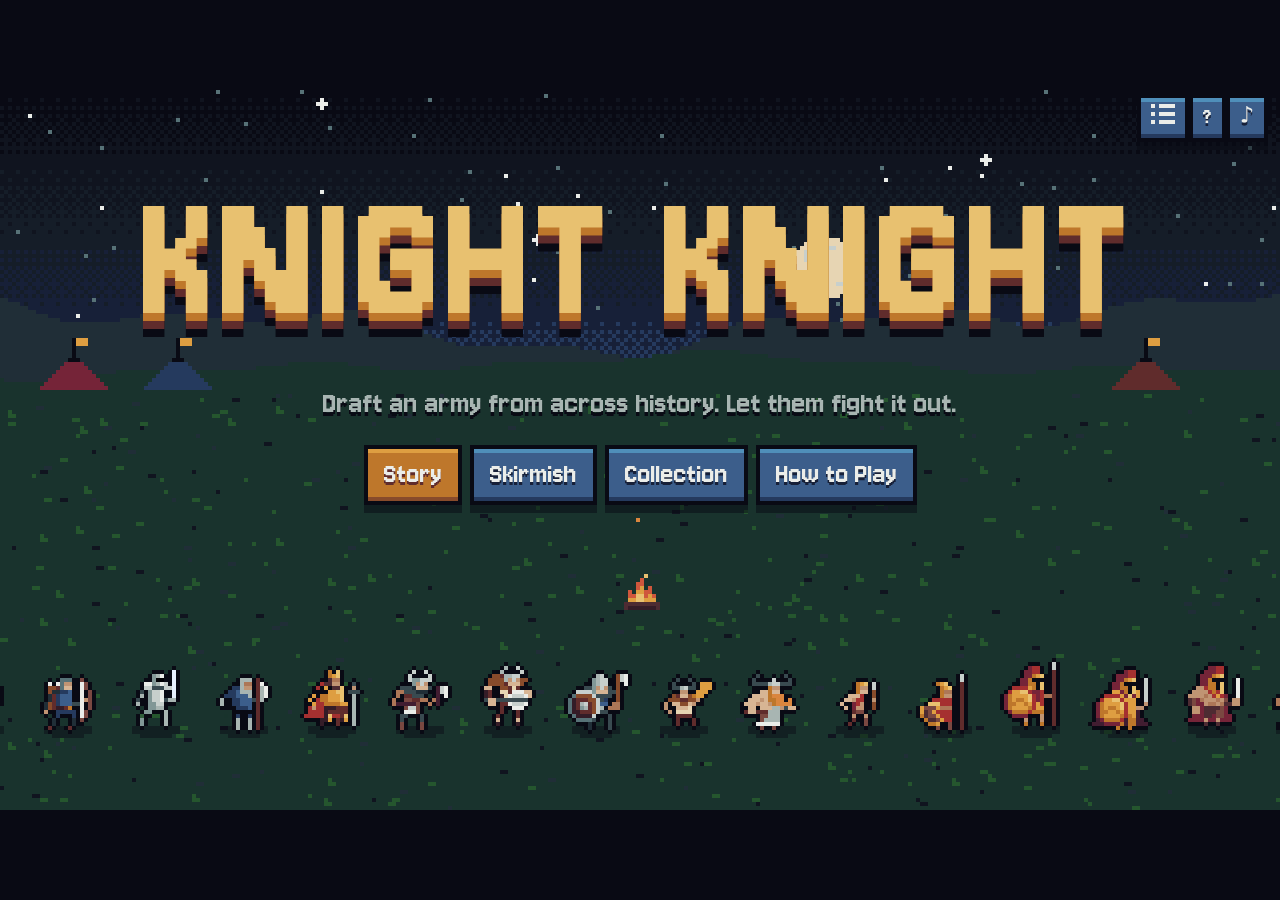
==== commit ab31d859: "Add the Poles as the eighth army, with Krakow as their land Five units around the winged hussars: Ko" ====
--- a/index.html
+++ b/index.html
@@ -283,9 +283,15 @@
   egypt:   {name:'Egyptians',color:'#e8c170', syn:'Afterlife',  tiers:['The first Egyptian to faint rises as a Mummy with half its stats.','Every Egyptian rises once as a Mummy with half its stats.']},
   roman:   {name:'Romans',   color:'#c65197', syn:'Drill',      tiers:['End of turn: a random Roman gains +1 health for good.','End of turn: every Roman gains +1 health for good.']},
   japan:   {name:'Japanese', color:'#df84a5', syn:'Bushido',    tiers:['Each Japanese unit deals +2 damage with its first attack.','Each Japanese unit deals +5 damage with its first attack.']},
-  gaul:    {name:'Gauls',    color:'#a8b5b2', syn:'Wild',       tiers:['Counts toward every army you field 2+ units of.','']},
+  gaul:    {name:'Gauls',    color:'#a8b5b2', syn:'Furor',      tiers:['After a Gaul attacks, it gains +2/+2.','After a Gaul attacks, it gains +4/+4.']},
+  poland:  {name:'Poles',    color:'#a53030', syn:'Against the Odds', tiers:['The first time the enemy outnumbers you in a battle, every Pole gains +2/+2.','The first time the enemy outnumbers you in a battle, every Pole gains +4/+4.'], field:4},
 };
-const REAL_F = ['medieval','viking','spartan','egypt','roman','japan'];
+// `field` is where a bot stops recruiting once it fields that many units of the army (default: fill all 5 slots).
+// Four Poles want the shorter line, so that their bonus fires before the first clash.
+// An army can be flagged `wild:true` instead of having a bonus of its own (see synergies()). None is
+// today: the Gauls were wild until they got Furor, and the rule is kept for an army still to come.
+// REAL_F is the armies with a bonus; ARMIES is all of them.
+const ARMIES = Object.keys(FACTIONS), REAL_F = ARMIES.filter(f=>!FACTIONS[f].wild);
 
 const UNITS = {};
 function def(key,name,faction,tier,atk,hp,col,row,pos,ability,text,extra){
@@ -361,17 +367,26 @@
 def('sohei','Sohei','japan',4,3,6, 4,5, 2,'Ward','Start of battle: {the friend ahead blocks its|the 2 friends ahead block their|the 3 friends ahead block their} first hit.',
   {on:{start(u,B){const a=B.allies(u),i=a.indexOf(u),t=a.slice(Math.max(0,i-u.lvl),i);if(!t.length)return;B.say(u);t.forEach(x=>B.ward(x,1))}}});
 def('samurai','Samurai','japan',5,6,4, 1,5, 0,'Iaido','Strikes first: an enemy it fells cannot strike back. Attacks deal {+0|+3|+6} damage.',{iaido:true});
-// --- Gauls (wild) ---
-def('carnyx','Carnyx Player','gaul',1,1,2, 4,6, 2,'Rally','Wild. End of turn: give the friend ahead {+1|+2|+3} health for good.',
+// --- Gauls ---
+def('carnyx','Carnyx Player','gaul',1,1,2, 4,6, 2,'Rally','End of turn: give the friend ahead {+1|+2|+3} health for good.',
   {shop:{endTurn(u,P,rng,slot){for(let i=slot-1;i>=0;i--)if(P.team[i]){pbuff(P,P.team[i],0,lvlOf(u));break}}}});
-def('druid','Druid','gaul',2,2,3, 1,6, 2,'Omen','Wild. Start of battle: deal {3|6|9} damage to the enemy with the highest attack.',
+def('druid','Druid','gaul',2,2,3, 1,6, 2,'Omen','Start of battle: deal {3|6|9} damage to the enemy with the highest attack.',
   {on:{start(u,B){const f=B.foes(u);if(!f.length)return;B.say(u);B.shoot(u,[f.reduce((a,b)=>b.atk>a.atk?b:a)],3*u.lvl)}}});
-def('ambactus','Ambactus','gaul',3,3,5, 2,6, 1,'Paid in Gold','Wild. End of turn: if you have 2+ unspent gold, gain {+1/+1|+2/+2|+3/+3} for good.',
+def('ambactus','Ambactus','gaul',3,3,5, 2,6, 1,'Paid in Gold','End of turn: if you have 2+ unspent gold, gain {+1/+1|+2/+2|+3/+3} for good.',
   {shop:{endTurn(u,P){if(P.gold>=2){const l=lvlOf(u);pbuff(P,u,l,l)}}}});
-def('gaesatus','Gaesatus','gaul',4,5,5, 0,6, 0,'Frenzy','Wild. After attack: gain {+2|+4|+6} attack.',
+def('gaesatus','Gaesatus','gaul',4,5,5, 0,6, 0,'Frenzy','After attack: gain {+2|+4|+6} attack.',
   {on:{afterAttack(u,B){B.say(u);B.buff(u,2*u.lvl,0)}}});
-def('chieftain','Chieftain','gaul',5,4,5, 3,6, 0,'Confederation','Wild. Start of battle: gain {+1/+1|+2/+2|+3/+3} for each different army on your team.',
-  {on:{start(u,B){const n=new Set(B.allies(u).map(x=>x.def.faction)).size;B.say(u);B.buff(u,n*u.lvl,n*u.lvl)}}});
+def('chieftain','Chieftain','gaul',5,4,5, 3,6, 0,'Confederation','Start of battle: gain {+1/+1|+2/+2|+3/+3} for each other Gaul and each other army on your team.',
+  {on:{start(u,B){const o=B.allies(u).filter(x=>x!==u),n=o.filter(x=>x.def.faction==='gaul').length+new Set(o.map(x=>x.def.faction).filter(f=>f!=='gaul')).size;if(!n)return;B.say(u);B.buff(u,n*u.lvl,n*u.lvl)}}});
+// --- Poles ---
+def('kosynier','Kosynier','poland',1,3,1, 0,7, 0,'Scythes Upright','Before attack: deal {1|2|3} damage to the front enemy.',
+  {on:{beforeAttack(u,B){const f=B.foes(u);if(!f.length)return;B.say(u);B.shoot(u,[f[0]],u.lvl)}}});
+def('haiduk','Haiduk','poland',2,2,3, 4,7, 1,'Salvo','Friend ahead faints: deal {3|6|9} damage to the front enemy.',
+  {on:{friendAheadFaints(u,B){const f=B.foes(u);if(!f.length)return;B.say(u);B.shoot(u,[f[0]],3*u.lvl)}}});
+def('pancerny','Pancerny','poland',3,3,5, 3,7, 0,'Hold Fast','Takes {1|2|3} less damage (min 1) while the enemy has more units standing.',{holdfast:true});
+def('husarz','Husarz','poland',5,6,5, 1,7, 0,'Szarża','Its first attack also strikes the {enemy|2 enemies|3 enemies} behind the front.',{charge:true});
+def('hetman','Hetman','poland',6,5,7, 2,7, 2,'Odsiecz','The first time the enemy outnumbers you each battle: deal {3|6|9} damage to every enemy.',
+  {on:{outnumbered(u,B){const f=B.foes(u);if(!f.length)return;B.say(u);B.shoot(u,f,3*u.lvl)}}});
 
 const UNIT_KEYS = Object.keys(UNITS);
 
@@ -387,11 +402,12 @@
 };
 const ITEM_KEYS = Object.keys(ITEMS);
 
-// Gauls are wild: each adds +1 to every army that already has 2 real members (`w` = wilds counted).
-// They push a bonus to its next tier but cannot switch one on alone.
+// Units of a wild army each add +1 to every army that already has 2 real members (`w` = wilds counted)
+// and share those armies' bonuses. They push a bonus to its next tier but cannot switch one on alone.
+const isWild = f => !!FACTIONS[f].wild;
 function synergies(units){
   const real={}; let wild=0;
-  for(const u of units){ if(!u) continue; const f=UNITS[u.key].faction; if(f==='gaul') wild++; else real[f]=(real[f]||0)+1; }
+  for(const u of units){ if(!u) continue; const f=UNITS[u.key].faction; if(isWild(f)) wild++; else real[f]=(real[f]||0)+1; }
   const out={};
   for(const f in real){ const w=real[f]>=2?wild:0, n=real[f]+w; out[f]={n, w, lvl:n>=4?2:n>=2?1:0}; }
   return out;
@@ -481,7 +497,7 @@
   P.team.forEach((u,i)=>{ if(!u) return; const h=UNITS[u.key].shop; if(h&&h.endTurn) h.endTurn(u,P,rng,i); });
   const s=synergies(P.team).roman;
   if(s&&s.lvl){
-    const rs=P.team.filter(u=>u&&['roman','gaul'].includes(UNITS[u.key].faction));
+    const rs=P.team.filter(u=>{ const f=u&&UNITS[u.key].faction; return f==='roman'||(f&&isWild(f)); });
     (s.lvl>1?rs:[rng.pick(rs)]).forEach(u=>pbuff(P,u,0,1));
   }
 }
@@ -493,18 +509,20 @@
   [TA,TB].forEach((t,s)=>{
     const us=t.filter(Boolean), syn=synergies(us);
     sides[s]=us.map(u=>{const d=UNITS[u.key],l=lvlOf(u);return{id:++nid,key:u.key,def:d,side:s,atk:u.atk,hp:u.hp,hp0:u.hp,lvl:l,gear:u.gear||null,boss:!!u.boss,block:(d.blocks?l:0)+(u.gear==='shield'?1:0),dead:false,tb:rng()}});
-    meta[s]={syn,afterlife:syn.egypt?[0,1,9][syn.egypt.lvl]:0};
+    meta[s]={syn,afterlife:syn.egypt?[0,1,9][syn.egypt.lvl]:0,furor:0,rally:false};
   });
   const snap=u=>({id:u.id,key:u.key,side:u.side,atk:u.atk,hp:u.hp,lvl:u.lvl,gear:u.gear,block:u.block,mummy:!!u.mummy,boss:!!u.boss});
   const alive=L=>L.filter(u=>!u.dead);
   // synergy level `u` enjoys for faction f (0 if none)
-  const sl=(u,f)=>{const s=meta[u.side].syn[f];if(!s||u.mummy)return 0;const uf=u.def.faction;return(uf===f||uf==='gaul')?s.lvl:0};
+  const sl=(u,f)=>{const s=meta[u.side].syn[f];if(!s||u.mummy)return 0;const uf=u.def.faction;return(uf===f||isWild(uf))?s.lvl:0};
   const trig=(u,n,a,b)=>{const f=u.def.on&&u.def.on[n];if(f)f(u,B,a,b)};
+  // is u's side outnumbered right now?
+  const short=u=>alive(sides[1-u.side]).length>alive(sides[u.side]).length;
 
   function hit(t,amt,src,q){
     if(!t||t.dead) return;
     if(t.block>0){ t.block--; ev.push({t:'block',id:t.id,block:t.block,q:!!q}); return; }
-    const red=(t.def.armor?t.lvl:0)+sl(t,'spartan')+(t.gear==='chainmail'?2:0);
+    const red=(t.def.armor?t.lvl:0)+(t.def.holdfast&&short(t)?t.lvl:0)+sl(t,'spartan')+(t.gear==='chainmail'?2:0);
     amt=Math.max(1,amt-red); t.hp-=amt;
     ev.push({t:'dmg',id:t.id,amt,hp:Math.max(0,t.hp),q:!!q});
     if(t.hp<=0){ t.dead=true; dying.push(t); } else trig(t,'hurt');
@@ -515,17 +533,32 @@
     const u={id:++nid,key:spec.key,def:spec.mummy?MUMMY:d,side,atk:spec.atk,hp:spec.hp,hp0:spec.hp,lvl:l,gear:null,block:(!spec.mummy&&d.blocks?l:0),dead:false,risen:true,mummy:!!spec.mummy,tb:0};
     i=Math.min(i,L.length); L.splice(i,0,u); ev.push({t:'summon',side,index:i,unit:snap(u)}); return u;
   }
+  const volley=(src,ts,amt)=>{ ev.push({t:'shot',from:src.id,to:ts.map(x=>x.id)}); ts.forEach((x,i)=>hit(x,amt,src,i<ts.length-1)); };
   const B={rng,
-    foes:u=>alive(sides[1-u.side]), allies:u=>alive(sides[u.side]), isF:(u,f)=>!u.mummy&&(u.def.faction===f||(u.def.faction==='gaul'&&!!(meta[u.side].syn[f]&&meta[u.side].syn[f].w))),
+    foes:u=>alive(sides[1-u.side]), allies:u=>alive(sides[u.side]), isF:(u,f)=>!u.mummy&&(u.def.faction===f||(isWild(u.def.faction)&&!!(meta[u.side].syn[f]&&meta[u.side].syn[f].w))),
     say(u){ev.push({t:'ability',id:u.id,name:u.def.ability})},
     buff(u,da,dh,q){ if(u.dead) return; const a0=u.atk,h0=u.hp; u.atk=Math.max(1,Math.min(CAP,u.atk+da)); u.hp=Math.min(CAP,u.hp+dh); ev.push({t:'buff',id:u.id,da:u.atk-a0,dh:u.hp-h0,atk:u.atk,hp:u.hp,q:!!q}); },
     buffAll(us,da,dh){us.forEach((x,i)=>B.buff(x,da,dh,i<us.length-1))},
     hit, summon,
-    shoot(src,ts,amt){ ts=ts.filter(Boolean); if(!ts.length) return; ev.push({t:'shot',from:src.id,to:ts.map(x=>x.id)}); ts.forEach((x,i)=>hit(x,amt,src,i<ts.length-1)); },
+    shoot(src,ts,amt){ ts=ts.filter(Boolean); if(ts.length) volley(src,ts,amt); },
     ward(u,n){ u.block+=n; ev.push({t:'status',id:u.id,block:u.block}); },
     kick(t){ const L=sides[t.side]; if(alive(L).length<2) return; L.splice(L.indexOf(t),1); L.push(t); ev.push({t:'order',side:t.side,ids:L.map(x=>x.id),kicked:t.id}); },
   };
+  // The first time a side has the shorter line: Against the Odds rallies its Poles (once a battle),
+  // then `outnumbered` abilities fire (once per unit).
+  function relief(){
+    for(const L of sides){
+      const us=alive(L); if(!us.length||!short(us[0])) continue;
+      const m=meta[us[0].side], ps=us.filter(u=>sl(u,'poland'));
+      if(!m.rally&&ps.length){ m.rally=true; const n=2*sl(ps[0],'poland'); ev.push({t:'syn',side:us[0].side,f:'poland'}); B.buffAll(ps,n,n); }
+      for(const u of us) if(!u.relief&&!u.dead&&u.def.on&&u.def.on.outnumbered){ u.relief=true; trig(u,'outnumbered'); }
+    }
+  }
   function resolve(){
+    let guard=0;
+    do{ deaths(); relief(); } while(dying.length&&guard++<50);
+  }
+  function deaths(){
     let guard=0;
     while(dying.length&&guard++<200){
       const u=dying.shift(), L=sides[u.side], i=L.indexOf(u); if(i<0) continue;
@@ -542,8 +575,11 @@
     }
   }
   const strike=u=>{ let d=u.atk+(u.gear==='whetstone'?3:0)+(u.def.iaido?(u.lvl-1)*3:0); if(!u.struck) d+=[0,2,5][sl(u,'japan')]; return d; };
+  // Szarża: the first attack carries on into the units behind the front (which may have just fallen but is still in line)
+  const charge=(u,d)=>{ if(!u.def.charge||u.charged) return; u.charged=true; const ts=sides[1-u.side].slice(1,1+u.lvl).filter(x=>!x.dead); if(ts.length){ B.say(u); volley(u,ts,d); } };
 
   ev.push({t:'init',units:[...sides[0],...sides[1]].map(snap)});
+  resolve();   // a side that starts with the shorter line is outnumbered from the first moment
   [...sides[0],...sides[1]].filter(u=>u.def.on&&u.def.on.start).sort((x,y)=>y.atk-x.atk||x.tb-y.tb)
     .forEach(u=>{ if(!u.dead){ trig(u,'start'); resolve(); } });
 
@@ -556,11 +592,15 @@
     ev.push({t:'attack',a:a.id,b:b.id});
     const da=strike(a), db=strike(b); a.struck=b.struck=true; a.ready=b.ready=false;
     const ia=!!a.def.iaido, ib=!!b.def.iaido;
-    if(ia&&!ib){ hit(b,da,a); if(!b.dead) hit(a,db,b); }
-    else if(ib&&!ia){ hit(a,db,b); if(!a.dead) hit(b,da,a); }
+    let sa=true, sb=true;   // did each front get its blow in?
+    if(ia&&!ib){ hit(b,da,a); if(b.dead) sb=false; else hit(a,db,b); }
+    else if(ib&&!ia){ hit(a,db,b); if(a.dead) sa=false; else hit(b,da,a); }
     else { hit(b,da,a,true); hit(a,db,b); }
+    if(sa) charge(a,da); if(sb) charge(b,db);
     for(const s of [sides[0][1],sides[1][1]]) if(s&&!s.dead) trig(s,'friendAheadAttacks');
     for(const u of [a,b]) if(!u.dead) trig(u,'afterAttack');
+    // Furor: a Gaul that attacked and is still standing comes out of it bigger (`again` = already called out this battle)
+    [a,b].filter(u=>!u.dead&&sl(u,'gaul')).forEach((u,i,us)=>{ const n=2*sl(u,'gaul'); ev.push({t:'syn',side:u.side,f:'gaul',again:meta[u.side].furor++>0}); B.buff(u,n,n,i<us.length-1); });
     if(b.dead&&!a.dead) trig(a,'knockout');
     if(a.dead&&!b.dead) trig(b,'knockout');
     resolve();
@@ -571,19 +611,19 @@
 }
 
 // ---------- opponents: a greedy bot that plays the same shop as you ----------
-function unitValue(u,fav){const d=UNITS[u.key];return u.atk+u.hp+d.tier*3+u.xp*2+(d.faction===fav||d.faction==='gaul'?4:0)+(u.gear?2:0)}
+function unitValue(u,fav){const d=UNITS[u.key];return u.atk+u.hp+d.tier*3+u.xp*2+(d.faction===fav||isWild(d.faction)?4:0)+(u.gear?2:0)}
 function arrange(P){
   const us=P.team.filter(Boolean).sort((a,b)=>UNITS[a.key].pos-UNITS[b.key].pos||b.hp-a.hp);
   P.team=[0,1,2,3,4].map(i=>us[i]||null);
 }
 function botShop(P,rng,fav){
-  let guard=0;
+  let guard=0; const fld=FACTIONS[fav].field, cap=()=>fld&&P.team.filter(u=>u&&UNITS[u.key].faction===fav).length>=fld?Math.min(P.cap,fld):P.cap;
   while(guard++<80){
     let best=null; const consider=c=>{if(!best||c.sc>best.sc)best=c};
     if(P.gold>=COST){
       P.shop.forEach((s,i)=>{
-        const d=UNITS[s.u.key], base=d.tier*2+(d.faction===fav||d.faction==='gaul'?5:0)+rng()*2;
-        const dup=P.team.findIndex(x=>canMerge(x,s.u)), empty=P.team.filter(Boolean).length<P.cap?P.team.indexOf(null):-1;
+        const d=UNITS[s.u.key], base=d.tier*2+(d.faction===fav||isWild(d.faction)?5:0)+rng()*2;
+        const dup=P.team.findIndex(x=>canMerge(x,s.u)), empty=P.team.filter(Boolean).length<cap()?P.team.indexOf(null):-1;
         if(dup>=0) consider({k:'buy',i,slot:dup,sc:base+5});
         else if(empty>=0) consider({k:'buy',i,slot:empty,sc:base+4});
         else{
@@ -616,6 +656,7 @@
   roman:['Legio IX','Eagles of Rome','The Iron Legion','Praetorians'],
   japan:['Crane Clan','Moonlit Blades','Tiger Shogunate','The Forty-Seven'],
   gaul:['Arverni Warband','Sons of Brennus','The Oak Brothers','Boars of Bibracte'],
+  poland:['The Winged Banner','White Eagle Host','The Crown Hetmans','Riders of Kircholm'],
 };
 // foe (optional): {fav, pool, fast, cap (army size), gold (delta per turn), boss:{key,name,bonus}}
 function makeOpponent(turn,rng,foe){
@@ -623,8 +664,8 @@
   const fav=foe.fav||rng.pick(REAL_F), P=newPlayer({pool:foe.pool,fast:foe.fast,cap:foe.cap}), waste=foe.gold!=null?-foe.gold:rng.int(3);
   for(let t=1;t<=turn;t++){ P.turn=t; startTurn(P,rng); P.gold=Math.max(3,P.gold-waste); botShop(P,rng,fav); endTurn(P,rng); P.fx.length=0; }
   // name the army after whatever it actually ended up fielding
-  const n={}; P.team.forEach(u=>{ if(u){ const f=UNITS[u.key].faction; if(f!=='gaul') n[f]=(n[f]||0)+1; } });
-  const army=fav==='gaul'?'gaul':REAL_F.reduce((a,f)=>(n[f]||0)>(n[a]||0)?f:a,fav);
+  const n={}; P.team.forEach(u=>{ if(u){ const f=UNITS[u.key].faction; if(!isWild(f)) n[f]=(n[f]||0)+1; } });
+  const army=isWild(fav)?fav:REAL_F.reduce((a,f)=>(n[f]||0)>(n[a]||0)?f:a,fav);
   let name=rng.pick(ARMY_NAMES[army]);
   if(foe.boss){
     // the region's leader joins the last battle: tougher than a recruit, taking the weakest unit's place
@@ -645,12 +686,13 @@
   norse: {name:'Norse Fjords', army:'viking',   x:140, y:38,  wins:3, danger:1, cap:3, gold:-3, boss:['jarl','Jarl Ragnar',1],       blurb:'Longships line the frozen coast. The Jarl answers to no king.'},
   rome:  {name:'Rome',         army:'roman',    x:129, y:88,  wins:3, danger:1, cap:3, gold:-3, boss:['caesar','Caesar',2],          blurb:'All roads lead here, and a legion guards every one.'},
   sparta:{name:'Sparta',       army:'spartan',  x:153, y:101, wins:4, danger:2, cap:4, gold:-5, boss:['leonidas','King Leonidas',2], blurb:'A city without walls. Its men are the walls.'},
+  poland:{name:'Kraków',       army:'poland',   x:163, y:70,  wins:4, danger:3, cap:4, gold:-5, boss:['husarz','Jan III Sobieski',0], blurb:'The winged riders fight best against the bigger army. Think twice before you bring one.'},
   egypt: {name:'Thebes',       army:'egypt',    x:166, y:121, wins:4, danger:3, cap:4, gold:-2, boss:['pharaoh','The Pharaoh',1],    blurb:'In the valley of the kings, the dead do not rest.'},
-  gaul:  {name:'Alesia',       army:'gaul',     x:102, y:90,  wins:5, danger:3, cap:4, gold:-1, boss:['chieftain','Vercingetorix',3], blurb:'Behind the palisade, the tribes and every ally they could call follow one chief.'},
+  gaul:  {name:'Alesia',       army:'gaul',     x:102, y:90,  wins:5, danger:3, cap:4, gold:-5, boss:['chieftain','Vercingetorix',3], blurb:'Behind the palisade, every tribe of Gaul follows one chief.'},
   japan: {name:'Kyoto',        army:'japan',    x:290, y:82,  wins:5, danger:4, cap:5, gold:-2, boss:['samurai','The Shogun',0],     blurb:'At the edge of the map, the Shogun waits beneath the blossoms.'},
 };
 // [from, to, waypoint x, waypoint y]
-const ROUTES = [['home','norse',112,42],['home','gaul',96,76],['home','rome',118,70],['gaul','rome',115,86],['rome','sparta',141,101],['sparta','egypt',163,110],['norse','japan',215,50],['egypt','japan',232,98]];
+const ROUTES = [['norse','poland',156,52],['rome','poland',147,76],['home','norse',112,42],['home','gaul',96,76],['home','rome',118,70],['gaul','rome',115,86],['rome','sparta',141,101],['sparta','egypt',163,110],['norse','japan',215,50],['egypt','japan',232,98]];
 const REGION_KEYS = Object.keys(REGIONS).filter(k=>k!=='home');
 const neighbours = id => ROUTES.filter(r=>r[0]===id||r[1]===id).map(r=>r[0]===id?r[1]:r[0]);
 const newStory = () => ({conquered:['home'],at:'home',intro:false});
@@ -662,7 +704,7 @@
 }
 function storyFoe(P){
   const R=REGIONS[P.story];
-  return {fav:R.army,pool:R.army==='gaul'?null:armyUnits(R.army),fast:true,gold:R.gold,cap:R.cap,boss:P.wins>=P.goal-1?{key:R.boss[0],name:R.boss[1],bonus:R.boss[2]}:null};
+  return {fav:R.army,pool:isWild(R.army)?null:armyUnits(R.army),fast:true,gold:R.gold,cap:R.cap,boss:P.wins>=P.goal-1?{key:R.boss[0],name:R.boss[1],bonus:R.boss[2]}:null};
 }
 // shortest walk from where you stand to `to`, passing only through conquered regions
 function storyPath(S,to){
@@ -682,7 +724,7 @@
 const $=id=>document.getElementById(id);
 const cv=$('cv'), g=cv.getContext('2d'), fxg=$('fxc').getContext('2d'); g.imageSmoothingEnabled=false;
 const SAVE_KEY='knightknight.v1', STORY_KEY='knightknight.story.v1';
-const SPRITE_FALLBACK='[data-uri]';
+const SPRITE_FALLBACK='[data-uri]';
 const CALM=matchMedia('(prefers-reduced-motion: reduce)').matches;
 const rnd=(a,b)=>a+Math.random()*(b-a);
 
@@ -784,9 +826,10 @@
   rock:  {sky:['#3c5e8b','#4f8fba','#73bed3','#a4dddb','#e7d5b3'],sun:[252,34,10,'#e7d5b3','#ebede9'],r1:['#ad7757',90,24],r2:['#7a4841',99,10],ground:'#7a4841',road:'#ad7757',rs:['#c09473','#7a4841','#884b2b'],gs:['#4d2b32','#ad7757','#602c2c'],tuft:'#468232',dust:'#d7b594',amb:'dustw'},
   sand:  {sky:['#884b2b','#be772b','#de9e41','#e8c170','#e7d5b3'],sun:[204,40,12,'#e7d5b3','#ebede9'],r1:['#de9e41',94,12],r2:['#be772b',100,7],ground:'#be772b',road:'#de9e41',rs:['#e8c170','#be772b','#da863e'],gs:['#884b2b','#de9e41','#884b2b'],tuft:'#884b2b',dust:'#e8c170',amb:'sand'},
   forest:{sky:['#394a50','#577277','#819796','#a8b5b2','#c7cfcc'],sun:[226,44,10,'#c7cfcc','#ebede9'],r1:['#577277',90,22],r2:['#394a50',99,10],ground:'#25562e',road:'#884b2b',rs:['#be772b','#602c2c','#7a4841'],gs:['#468232','#19332d','#25562e'],tuft:'#75a743',dust:'#c7cfcc',amb:'mist'},
+  fields:{sky:['#3c5e8b','#4f8fba','#73bed3','#a4dddb','#ebede9'],sun:[62,34,9,'#e8c170','#ebede9'],r1:['#468232',92,12],r2:['#de9e41',99,5],ground:'#75a743',road:'#ad7757',rs:['#c09473','#7a4841','#884b2b'],gs:['#a8ca58','#468232','#e8c170','#a8ca58','#cf573c'],tuft:'#e8c170',dust:'#d7b594',amb:'leaf'},
   sakura:{sky:['#1e1d39','#402751','#7a367b','#c65197','#df84a5'],sun:[160,66,22,'#a53030','#cf573c'],r1:['#402751',92,14],r2:['#241527',99,8],ground:'#19332d',road:'#4d2b32',rs:['#7a4841','#341c27','#602c2c'],gs:['#25562e','#10141f','#25562e'],tuft:'#25562e',dust:'#ad7757',amb:'petal'},
 };
-const ARMY_THEME={medieval:'dusk',viking:'snow',roman:'hills',spartan:'rock',egypt:'sand',gaul:'forest',japan:'sakura'};
+const ARMY_THEME={medieval:'dusk',viking:'snow',roman:'hills',spartan:'rock',egypt:'sand',gaul:'forest',japan:'sakura',poland:'fields'};
 function paintField(key){
   const t=THEMES[key], c=mkCanvas(W,H), x=c.getContext('2d'), r=makeRng(21+key.length*7);
   dither(x,t.sky,0,100);
@@ -803,6 +846,12 @@
     for(const px of [50,70,254,278]){ rect('#7a4841',px-6,98,12,6); rect('#241527',px-1,100,3,4); tri(x,px,99,9,9,'#de9e41','#be772b'); } }
   if(key==='sakura'){ rect('#a53030',52,84,2,20); rect('#a53030',66,84,2,20); rect('#a53030',48,84,24,2); rect('#752438',50,88,20,1); rect('#a53030',47,82,26,2);
     for(const tx of [286,300]){ rect('#4d2b32',tx,90,2,14); for(const [dx,dy,rr] of [[0,-4,6],[-5,0,4],[6,-1,4],[1,-9,3]]) disc(x,tx+dx,88+dy,rr,rr>4?'#df84a5':'#c65197'); } }
+  if(key==='fields'){ // Wawel on its hill, red roofs and a spire, and a red-and-white banner over the wheat
+    disc(x,250,112,30,'#25562e'); rect('#d7b594',228,78,44,10); rect('#c09473',228,86,44,2); tri(x,250,78,5,23,'#a53030','#752438');
+    for(const [tx,h] of [[230,16],[268,13]]){ rect('#e7d5b3',tx-3,88-h,6,h); rect('#c09473',tx+2,88-h,1,h); tri(x,tx,88-h,6,4,'#a53030','#752438'); rect('#241527',tx-1,92-h,2,3); }
+    rect('#e7d5b3',246,64,5,14); rect('#c09473',250,64,1,14); tri(x,248,64,9,3,'#468232','#25562e'); rect('#e8c170',248,53,1,2);
+    rect('#4d2b32',40,84,1,20); rect('#ebede9',41,84,7,2); rect('#a53030',41,86,7,2);
+    for(const px of [18,84,112,300]){ rect('#7a4841',px,97,1,6); disc(x,px,94,4,'#468232'); disc(x,px-1,93,2,'#75a743'); } }
   if(key==='dusk'){ rect('#241527',36,86,22,18); for(const tx of [34,46,58]){ rect('#241527',tx-1,80,6,24); rect('#241527',tx-2,78,2,3); rect('#241527',tx+3,78,2,3); } rect('#e8c170',44,92,2,3); }
   rect(t.ground,0,102,W,H-102); rect(t.road,0,116,W,24);
   speckle(x,r,116,140,t.rs,200); speckle(x,r,103,116,t.gs,120); speckle(x,r,140,H,t.gs,260);
@@ -1256,7 +1305,7 @@
     floater(u.x,FIELD_Y-27,u.mummy?'MUMMY':'RETURNS','buff'); sfx('summon'); await wait(380); },
   async order(e){ const L=BV.views[e.side]; L.sort((a,b)=>e.ids.indexOf(a.id)-e.ids.indexOf(b.id)); layout(e.side); const u=view(e.kicked);
     if(u){ tween(u,'oy',-18,180,()=>tween(u,'oy',0,180,()=>dust(u.tx,FIELD_Y,5,THEMES[G.theme].dust))); spark(u.x,FIELD_Y-9,'#e8c170'); } shake(2.5,220); sfx('bighit'); await wait(430); },
-  async syn(e){ const f=FACTIONS[e.f]; floater(e.side?232:88,FIELD_Y-40,f.syn.toUpperCase(),'syn',f.color); chipFire(e.side,e.f); },
+  async syn(e){ const f=FACTIONS[e.f]; if(!e.again) floater(e.side?232:88,FIELD_Y-40,f.syn.toUpperCase(),'syn',f.color); chipFire(e.side,e.f); },
   async end(){ BV.views.forEach(L=>L.forEach(u=>u.cheer=T.clock)); await wait(520); },
 };
 async function playBattle(sim){
@@ -1397,7 +1446,7 @@
     $('mapProg').textContent=`${S.conquered.length-1} of ${REGION_KEYS.length} lands conquered`;
     $('maplbls').innerHTML=Object.keys(REGIONS).map(id=>{ const R=REGIONS[id], done=S.conquered.includes(id), o=open.includes(id); return `<div class="maplbl ${done?'done':o?'':'lock'}" style="left:calc(var(--u)*${R.x});top:calc(var(--u)*${R.y+5})">${R.name}</div>`; }).join('');
     const have=S.conquered.map(c=>REGIONS[c].army);
-    $('crests').innerHTML='<span>YOUR ARMIES</span>'+[...REAL_F,'gaul'].map(a=>`<i class="${have.includes(a)?'':'off'} ${G.map.fresh&&REGIONS[G.map.fresh].army===a?'new':''}" style="--c:${FACTIONS[a].color}" title="${FACTIONS[a].name}"></i>`).join('');
+    $('crests').innerHTML='<span>YOUR ARMIES</span>'+ARMIES.map(a=>`<i class="${have.includes(a)?'':'off'} ${G.map.fresh&&REGIONS[G.map.fresh].army===a?'new':''}" style="--c:${FACTIONS[a].color}" title="${FACTIONS[a].name}"></i>`).join('');
     $('mapcard').innerHTML=mapCard();
   }
   refreshInfo();
@@ -1641,7 +1690,7 @@
 function modal(html){ $('modalBox').innerHTML=html; $('modal').classList.add('hide'); void $('modal').offsetWidth; show('modal',true); }
 function closeModal(){ show('modal',false); }
 // ---------- collection: every army, unit and item on one screen ----------
-const COLL_TABS=[...REAL_F,'gaul','items'];
+const COLL_TABS=[...ARMIES,'items'];
 const fmtAll=text=>text.replace(/\{([^}]+)\}/g,(m,s)=>`<b>${s.split('|').join(' / ')}</b>`);
 let collTab='medieval';
 function collection(tab){
@@ -1669,7 +1718,7 @@
 <li><b>Recruit.</b> You get 10 gold a turn. Drag a card from your hand onto your line: units and supplies cost ${COST}, and a fresh hand costs 1.</li>
 <li><b>Arrange.</b> Drag units to reorder them. The <b>front</b> of your line is on the right and fights first.</li>
 <li><b>Merge.</b> Drop a unit on its twin to combine them. Three copies make level 2, six make level 3, and abilities grow with each level. A gold arrow on a card means it would merge with a unit you field.</li>
-<li><b>Armies.</b> Field 2 or 4 units from the same army to switch on its bonus. Gauls count toward every army you already field 2 of.</li>
+<li><b>Armies.</b> Field 2 or 4 units from the same army to switch on its bonus.</li>
 <li><b>Story.</b> Start with the Medieval army and march across the map. Win a land's battles and beat its champion to add its army to your recruits.</li>
 <li><b>Skirmish.</b> Every army from the start. Win ${WINS} battles before you lose ${LIVES} lives.</li>
 <li><b>Freeze.</b> A frozen card stays in your hand through rolls and into the next turn, for free. Select a card and press Freeze, right-click it, or point at it and press F. Do the same again to thaw it.</li>
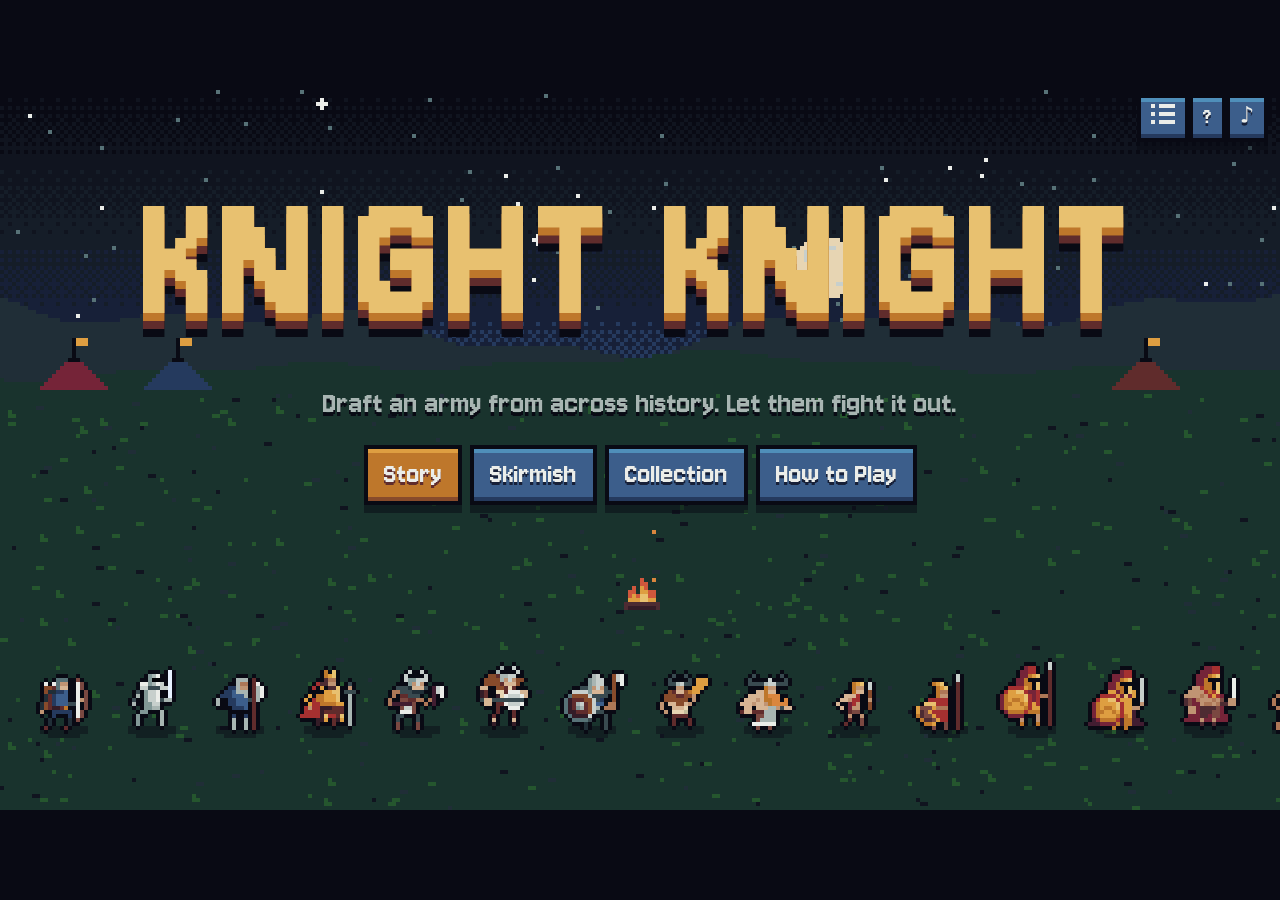
==== commit b7050d6e: "Add the Poles' row to the sprite sheet The sheet grows to 80x128 with an eighth row: Kosynier, Husar" ====
--- a/index.html
+++ b/index.html
@@ -284,10 +284,7 @@
   roman:   {name:'Romans',   color:'#c65197', syn:'Drill',      tiers:['End of turn: a random Roman gains +1 health for good.','End of turn: every Roman gains +1 health for good.']},
   japan:   {name:'Japanese', color:'#df84a5', syn:'Bushido',    tiers:['Each Japanese unit deals +2 damage with its first attack.','Each Japanese unit deals +5 damage with its first attack.']},
   gaul:    {name:'Gauls',    color:'#a8b5b2', syn:'Furor',      tiers:['After a Gaul attacks, it gains +2/+2.','After a Gaul attacks, it gains +4/+4.']},
-  poland:  {name:'Poles',    color:'#a53030', syn:'Against the Odds', tiers:['The first time the enemy outnumbers you in a battle, every Pole gains +2/+2.','The first time the enemy outnumbers you in a battle, every Pole gains +4/+4.'], field:4},
 };
-// `field` is where a bot stops recruiting once it fields that many units of the army (default: fill all 5 slots).
-// Four Poles want the shorter line, so that their bonus fires before the first clash.
 // An army can be flagged `wild:true` instead of having a bonus of its own (see synergies()). None is
 // today: the Gauls were wild until they got Furor, and the rule is kept for an army still to come.
 // REAL_F is the armies with a bonus; ARMIES is all of them.
@@ -378,15 +375,6 @@
   {on:{afterAttack(u,B){B.say(u);B.buff(u,2*u.lvl,0)}}});
 def('chieftain','Chieftain','gaul',5,4,5, 3,6, 0,'Confederation','Start of battle: gain {+1/+1|+2/+2|+3/+3} for each other Gaul and each other army on your team.',
   {on:{start(u,B){const o=B.allies(u).filter(x=>x!==u),n=o.filter(x=>x.def.faction==='gaul').length+new Set(o.map(x=>x.def.faction).filter(f=>f!=='gaul')).size;if(!n)return;B.say(u);B.buff(u,n*u.lvl,n*u.lvl)}}});
-// --- Poles ---
-def('kosynier','Kosynier','poland',1,3,1, 0,7, 0,'Scythes Upright','Before attack: deal {1|2|3} damage to the front enemy.',
-  {on:{beforeAttack(u,B){const f=B.foes(u);if(!f.length)return;B.say(u);B.shoot(u,[f[0]],u.lvl)}}});
-def('haiduk','Haiduk','poland',2,2,3, 4,7, 1,'Salvo','Friend ahead faints: deal {3|6|9} damage to the front enemy.',
-  {on:{friendAheadFaints(u,B){const f=B.foes(u);if(!f.length)return;B.say(u);B.shoot(u,[f[0]],3*u.lvl)}}});
-def('pancerny','Pancerny','poland',3,3,5, 3,7, 0,'Hold Fast','Takes {1|2|3} less damage (min 1) while the enemy has more units standing.',{holdfast:true});
-def('husarz','Husarz','poland',5,6,5, 1,7, 0,'Szarża','Its first attack also strikes the {enemy|2 enemies|3 enemies} behind the front.',{charge:true});
-def('hetman','Hetman','poland',6,5,7, 2,7, 2,'Odsiecz','The first time the enemy outnumbers you each battle: deal {3|6|9} damage to every enemy.',
-  {on:{outnumbered(u,B){const f=B.foes(u);if(!f.length)return;B.say(u);B.shoot(u,f,3*u.lvl)}}});
 
 const UNIT_KEYS = Object.keys(UNITS);
 
@@ -509,20 +497,18 @@
   [TA,TB].forEach((t,s)=>{
     const us=t.filter(Boolean), syn=synergies(us);
     sides[s]=us.map(u=>{const d=UNITS[u.key],l=lvlOf(u);return{id:++nid,key:u.key,def:d,side:s,atk:u.atk,hp:u.hp,hp0:u.hp,lvl:l,gear:u.gear||null,boss:!!u.boss,block:(d.blocks?l:0)+(u.gear==='shield'?1:0),dead:false,tb:rng()}});
-    meta[s]={syn,afterlife:syn.egypt?[0,1,9][syn.egypt.lvl]:0,furor:0,rally:false};
+    meta[s]={syn,afterlife:syn.egypt?[0,1,9][syn.egypt.lvl]:0,furor:0};
   });
   const snap=u=>({id:u.id,key:u.key,side:u.side,atk:u.atk,hp:u.hp,lvl:u.lvl,gear:u.gear,block:u.block,mummy:!!u.mummy,boss:!!u.boss});
   const alive=L=>L.filter(u=>!u.dead);
   // synergy level `u` enjoys for faction f (0 if none)
   const sl=(u,f)=>{const s=meta[u.side].syn[f];if(!s||u.mummy)return 0;const uf=u.def.faction;return(uf===f||isWild(uf))?s.lvl:0};
   const trig=(u,n,a,b)=>{const f=u.def.on&&u.def.on[n];if(f)f(u,B,a,b)};
-  // is u's side outnumbered right now?
-  const short=u=>alive(sides[1-u.side]).length>alive(sides[u.side]).length;
 
   function hit(t,amt,src,q){
     if(!t||t.dead) return;
     if(t.block>0){ t.block--; ev.push({t:'block',id:t.id,block:t.block,q:!!q}); return; }
-    const red=(t.def.armor?t.lvl:0)+(t.def.holdfast&&short(t)?t.lvl:0)+sl(t,'spartan')+(t.gear==='chainmail'?2:0);
+    const red=(t.def.armor?t.lvl:0)+sl(t,'spartan')+(t.gear==='chainmail'?2:0);
     amt=Math.max(1,amt-red); t.hp-=amt;
     ev.push({t:'dmg',id:t.id,amt,hp:Math.max(0,t.hp),q:!!q});
     if(t.hp<=0){ t.dead=true; dying.push(t); } else trig(t,'hurt');
@@ -533,32 +519,17 @@
     const u={id:++nid,key:spec.key,def:spec.mummy?MUMMY:d,side,atk:spec.atk,hp:spec.hp,hp0:spec.hp,lvl:l,gear:null,block:(!spec.mummy&&d.blocks?l:0),dead:false,risen:true,mummy:!!spec.mummy,tb:0};
     i=Math.min(i,L.length); L.splice(i,0,u); ev.push({t:'summon',side,index:i,unit:snap(u)}); return u;
   }
-  const volley=(src,ts,amt)=>{ ev.push({t:'shot',from:src.id,to:ts.map(x=>x.id)}); ts.forEach((x,i)=>hit(x,amt,src,i<ts.length-1)); };
   const B={rng,
     foes:u=>alive(sides[1-u.side]), allies:u=>alive(sides[u.side]), isF:(u,f)=>!u.mummy&&(u.def.faction===f||(isWild(u.def.faction)&&!!(meta[u.side].syn[f]&&meta[u.side].syn[f].w))),
     say(u){ev.push({t:'ability',id:u.id,name:u.def.ability})},
     buff(u,da,dh,q){ if(u.dead) return; const a0=u.atk,h0=u.hp; u.atk=Math.max(1,Math.min(CAP,u.atk+da)); u.hp=Math.min(CAP,u.hp+dh); ev.push({t:'buff',id:u.id,da:u.atk-a0,dh:u.hp-h0,atk:u.atk,hp:u.hp,q:!!q}); },
     buffAll(us,da,dh){us.forEach((x,i)=>B.buff(x,da,dh,i<us.length-1))},
     hit, summon,
-    shoot(src,ts,amt){ ts=ts.filter(Boolean); if(ts.length) volley(src,ts,amt); },
+    shoot(src,ts,amt){ ts=ts.filter(Boolean); if(!ts.length) return; ev.push({t:'shot',from:src.id,to:ts.map(x=>x.id)}); ts.forEach((x,i)=>hit(x,amt,src,i<ts.length-1)); },
     ward(u,n){ u.block+=n; ev.push({t:'status',id:u.id,block:u.block}); },
     kick(t){ const L=sides[t.side]; if(alive(L).length<2) return; L.splice(L.indexOf(t),1); L.push(t); ev.push({t:'order',side:t.side,ids:L.map(x=>x.id),kicked:t.id}); },
   };
-  // The first time a side has the shorter line: Against the Odds rallies its Poles (once a battle),
-  // then `outnumbered` abilities fire (once per unit).
-  function relief(){
-    for(const L of sides){
-      const us=alive(L); if(!us.length||!short(us[0])) continue;
-      const m=meta[us[0].side], ps=us.filter(u=>sl(u,'poland'));
-      if(!m.rally&&ps.length){ m.rally=true; const n=2*sl(ps[0],'poland'); ev.push({t:'syn',side:us[0].side,f:'poland'}); B.buffAll(ps,n,n); }
-      for(const u of us) if(!u.relief&&!u.dead&&u.def.on&&u.def.on.outnumbered){ u.relief=true; trig(u,'outnumbered'); }
-    }
-  }
   function resolve(){
-    let guard=0;
-    do{ deaths(); relief(); } while(dying.length&&guard++<50);
-  }
-  function deaths(){
     let guard=0;
     while(dying.length&&guard++<200){
       const u=dying.shift(), L=sides[u.side], i=L.indexOf(u); if(i<0) continue;
@@ -575,11 +546,8 @@
     }
   }
   const strike=u=>{ let d=u.atk+(u.gear==='whetstone'?3:0)+(u.def.iaido?(u.lvl-1)*3:0); if(!u.struck) d+=[0,2,5][sl(u,'japan')]; return d; };
-  // Szarża: the first attack carries on into the units behind the front (which may have just fallen but is still in line)
-  const charge=(u,d)=>{ if(!u.def.charge||u.charged) return; u.charged=true; const ts=sides[1-u.side].slice(1,1+u.lvl).filter(x=>!x.dead); if(ts.length){ B.say(u); volley(u,ts,d); } };
 
   ev.push({t:'init',units:[...sides[0],...sides[1]].map(snap)});
-  resolve();   // a side that starts with the shorter line is outnumbered from the first moment
   [...sides[0],...sides[1]].filter(u=>u.def.on&&u.def.on.start).sort((x,y)=>y.atk-x.atk||x.tb-y.tb)
     .forEach(u=>{ if(!u.dead){ trig(u,'start'); resolve(); } });
 
@@ -592,11 +560,9 @@
     ev.push({t:'attack',a:a.id,b:b.id});
     const da=strike(a), db=strike(b); a.struck=b.struck=true; a.ready=b.ready=false;
     const ia=!!a.def.iaido, ib=!!b.def.iaido;
-    let sa=true, sb=true;   // did each front get its blow in?
-    if(ia&&!ib){ hit(b,da,a); if(b.dead) sb=false; else hit(a,db,b); }
-    else if(ib&&!ia){ hit(a,db,b); if(a.dead) sa=false; else hit(b,da,a); }
+    if(ia&&!ib){ hit(b,da,a); if(!b.dead) hit(a,db,b); }
+    else if(ib&&!ia){ hit(a,db,b); if(!a.dead) hit(b,da,a); }
     else { hit(b,da,a,true); hit(a,db,b); }
-    if(sa) charge(a,da); if(sb) charge(b,db);
     for(const s of [sides[0][1],sides[1][1]]) if(s&&!s.dead) trig(s,'friendAheadAttacks');
     for(const u of [a,b]) if(!u.dead) trig(u,'afterAttack');
     // Furor: a Gaul that attacked and is still standing comes out of it bigger (`again` = already called out this battle)
@@ -617,13 +583,13 @@
   P.team=[0,1,2,3,4].map(i=>us[i]||null);
 }
 function botShop(P,rng,fav){
-  let guard=0; const fld=FACTIONS[fav].field, cap=()=>fld&&P.team.filter(u=>u&&UNITS[u.key].faction===fav).length>=fld?Math.min(P.cap,fld):P.cap;
+  let guard=0;
   while(guard++<80){
     let best=null; const consider=c=>{if(!best||c.sc>best.sc)best=c};
     if(P.gold>=COST){
       P.shop.forEach((s,i)=>{
         const d=UNITS[s.u.key], base=d.tier*2+(d.faction===fav||isWild(d.faction)?5:0)+rng()*2;
-        const dup=P.team.findIndex(x=>canMerge(x,s.u)), empty=P.team.filter(Boolean).length<cap()?P.team.indexOf(null):-1;
+        const dup=P.team.findIndex(x=>canMerge(x,s.u)), empty=P.team.filter(Boolean).length<P.cap?P.team.indexOf(null):-1;
         if(dup>=0) consider({k:'buy',i,slot:dup,sc:base+5});
         else if(empty>=0) consider({k:'buy',i,slot:empty,sc:base+4});
         else{
@@ -656,7 +622,6 @@
   roman:['Legio IX','Eagles of Rome','The Iron Legion','Praetorians'],
   japan:['Crane Clan','Moonlit Blades','Tiger Shogunate','The Forty-Seven'],
   gaul:['Arverni Warband','Sons of Brennus','The Oak Brothers','Boars of Bibracte'],
-  poland:['The Winged Banner','White Eagle Host','The Crown Hetmans','Riders of Kircholm'],
 };
 // foe (optional): {fav, pool, fast, cap (army size), gold (delta per turn), boss:{key,name,bonus}}
 function makeOpponent(turn,rng,foe){
@@ -686,13 +651,12 @@
   norse: {name:'Norse Fjords', army:'viking',   x:140, y:38,  wins:3, danger:1, cap:3, gold:-3, boss:['jarl','Jarl Ragnar',1],       blurb:'Longships line the frozen coast. The Jarl answers to no king.'},
   rome:  {name:'Rome',         army:'roman',    x:129, y:88,  wins:3, danger:1, cap:3, gold:-3, boss:['caesar','Caesar',2],          blurb:'All roads lead here, and a legion guards every one.'},
   sparta:{name:'Sparta',       army:'spartan',  x:153, y:101, wins:4, danger:2, cap:4, gold:-5, boss:['leonidas','King Leonidas',2], blurb:'A city without walls. Its men are the walls.'},
-  poland:{name:'Kraków',       army:'poland',   x:163, y:70,  wins:4, danger:3, cap:4, gold:-5, boss:['husarz','Jan III Sobieski',0], blurb:'The winged riders fight best against the bigger army. Think twice before you bring one.'},
   egypt: {name:'Thebes',       army:'egypt',    x:166, y:121, wins:4, danger:3, cap:4, gold:-2, boss:['pharaoh','The Pharaoh',1],    blurb:'In the valley of the kings, the dead do not rest.'},
   gaul:  {name:'Alesia',       army:'gaul',     x:102, y:90,  wins:5, danger:3, cap:4, gold:-5, boss:['chieftain','Vercingetorix',3], blurb:'Behind the palisade, every tribe of Gaul follows one chief.'},
   japan: {name:'Kyoto',        army:'japan',    x:290, y:82,  wins:5, danger:4, cap:5, gold:-2, boss:['samurai','The Shogun',0],     blurb:'At the edge of the map, the Shogun waits beneath the blossoms.'},
 };
 // [from, to, waypoint x, waypoint y]
-const ROUTES = [['norse','poland',156,52],['rome','poland',147,76],['home','norse',112,42],['home','gaul',96,76],['home','rome',118,70],['gaul','rome',115,86],['rome','sparta',141,101],['sparta','egypt',163,110],['norse','japan',215,50],['egypt','japan',232,98]];
+const ROUTES = [['home','norse',112,42],['home','gaul',96,76],['home','rome',118,70],['gaul','rome',115,86],['rome','sparta',141,101],['sparta','egypt',163,110],['norse','japan',215,50],['egypt','japan',232,98]];
 const REGION_KEYS = Object.keys(REGIONS).filter(k=>k!=='home');
 const neighbours = id => ROUTES.filter(r=>r[0]===id||r[1]===id).map(r=>r[0]===id?r[1]:r[0]);
 const newStory = () => ({conquered:['home'],at:'home',intro:false});
@@ -826,10 +790,9 @@
   rock:  {sky:['#3c5e8b','#4f8fba','#73bed3','#a4dddb','#e7d5b3'],sun:[252,34,10,'#e7d5b3','#ebede9'],r1:['#ad7757',90,24],r2:['#7a4841',99,10],ground:'#7a4841',road:'#ad7757',rs:['#c09473','#7a4841','#884b2b'],gs:['#4d2b32','#ad7757','#602c2c'],tuft:'#468232',dust:'#d7b594',amb:'dustw'},
   sand:  {sky:['#884b2b','#be772b','#de9e41','#e8c170','#e7d5b3'],sun:[204,40,12,'#e7d5b3','#ebede9'],r1:['#de9e41',94,12],r2:['#be772b',100,7],ground:'#be772b',road:'#de9e41',rs:['#e8c170','#be772b','#da863e'],gs:['#884b2b','#de9e41','#884b2b'],tuft:'#884b2b',dust:'#e8c170',amb:'sand'},
   forest:{sky:['#394a50','#577277','#819796','#a8b5b2','#c7cfcc'],sun:[226,44,10,'#c7cfcc','#ebede9'],r1:['#577277',90,22],r2:['#394a50',99,10],ground:'#25562e',road:'#884b2b',rs:['#be772b','#602c2c','#7a4841'],gs:['#468232','#19332d','#25562e'],tuft:'#75a743',dust:'#c7cfcc',amb:'mist'},
-  fields:{sky:['#3c5e8b','#4f8fba','#73bed3','#a4dddb','#ebede9'],sun:[62,34,9,'#e8c170','#ebede9'],r1:['#468232',92,12],r2:['#de9e41',99,5],ground:'#75a743',road:'#ad7757',rs:['#c09473','#7a4841','#884b2b'],gs:['#a8ca58','#468232','#e8c170','#a8ca58','#cf573c'],tuft:'#e8c170',dust:'#d7b594',amb:'leaf'},
   sakura:{sky:['#1e1d39','#402751','#7a367b','#c65197','#df84a5'],sun:[160,66,22,'#a53030','#cf573c'],r1:['#402751',92,14],r2:['#241527',99,8],ground:'#19332d',road:'#4d2b32',rs:['#7a4841','#341c27','#602c2c'],gs:['#25562e','#10141f','#25562e'],tuft:'#25562e',dust:'#ad7757',amb:'petal'},
 };
-const ARMY_THEME={medieval:'dusk',viking:'snow',roman:'hills',spartan:'rock',egypt:'sand',gaul:'forest',japan:'sakura',poland:'fields'};
+const ARMY_THEME={medieval:'dusk',viking:'snow',roman:'hills',spartan:'rock',egypt:'sand',gaul:'forest',japan:'sakura'};
 function paintField(key){
   const t=THEMES[key], c=mkCanvas(W,H), x=c.getContext('2d'), r=makeRng(21+key.length*7);
   dither(x,t.sky,0,100);
@@ -846,12 +809,6 @@
     for(const px of [50,70,254,278]){ rect('#7a4841',px-6,98,12,6); rect('#241527',px-1,100,3,4); tri(x,px,99,9,9,'#de9e41','#be772b'); } }
   if(key==='sakura'){ rect('#a53030',52,84,2,20); rect('#a53030',66,84,2,20); rect('#a53030',48,84,24,2); rect('#752438',50,88,20,1); rect('#a53030',47,82,26,2);
     for(const tx of [286,300]){ rect('#4d2b32',tx,90,2,14); for(const [dx,dy,rr] of [[0,-4,6],[-5,0,4],[6,-1,4],[1,-9,3]]) disc(x,tx+dx,88+dy,rr,rr>4?'#df84a5':'#c65197'); } }
-  if(key==='fields'){ // Wawel on its hill, red roofs and a spire, and a red-and-white banner over the wheat
-    disc(x,250,112,30,'#25562e'); rect('#d7b594',228,78,44,10); rect('#c09473',228,86,44,2); tri(x,250,78,5,23,'#a53030','#752438');
-    for(const [tx,h] of [[230,16],[268,13]]){ rect('#e7d5b3',tx-3,88-h,6,h); rect('#c09473',tx+2,88-h,1,h); tri(x,tx,88-h,6,4,'#a53030','#752438'); rect('#241527',tx-1,92-h,2,3); }
-    rect('#e7d5b3',246,64,5,14); rect('#c09473',250,64,1,14); tri(x,248,64,9,3,'#468232','#25562e'); rect('#e8c170',248,53,1,2);
-    rect('#4d2b32',40,84,1,20); rect('#ebede9',41,84,7,2); rect('#a53030',41,86,7,2);
-    for(const px of [18,84,112,300]){ rect('#7a4841',px,97,1,6); disc(x,px,94,4,'#468232'); disc(x,px-1,93,2,'#75a743'); } }
   if(key==='dusk'){ rect('#241527',36,86,22,18); for(const tx of [34,46,58]){ rect('#241527',tx-1,80,6,24); rect('#241527',tx-2,78,2,3); rect('#241527',tx+3,78,2,3); } rect('#e8c170',44,92,2,3); }
   rect(t.ground,0,102,W,H-102); rect(t.road,0,116,W,24);
   speckle(x,r,116,140,t.rs,200); speckle(x,r,103,116,t.gs,120); speckle(x,r,140,H,t.gs,260);
